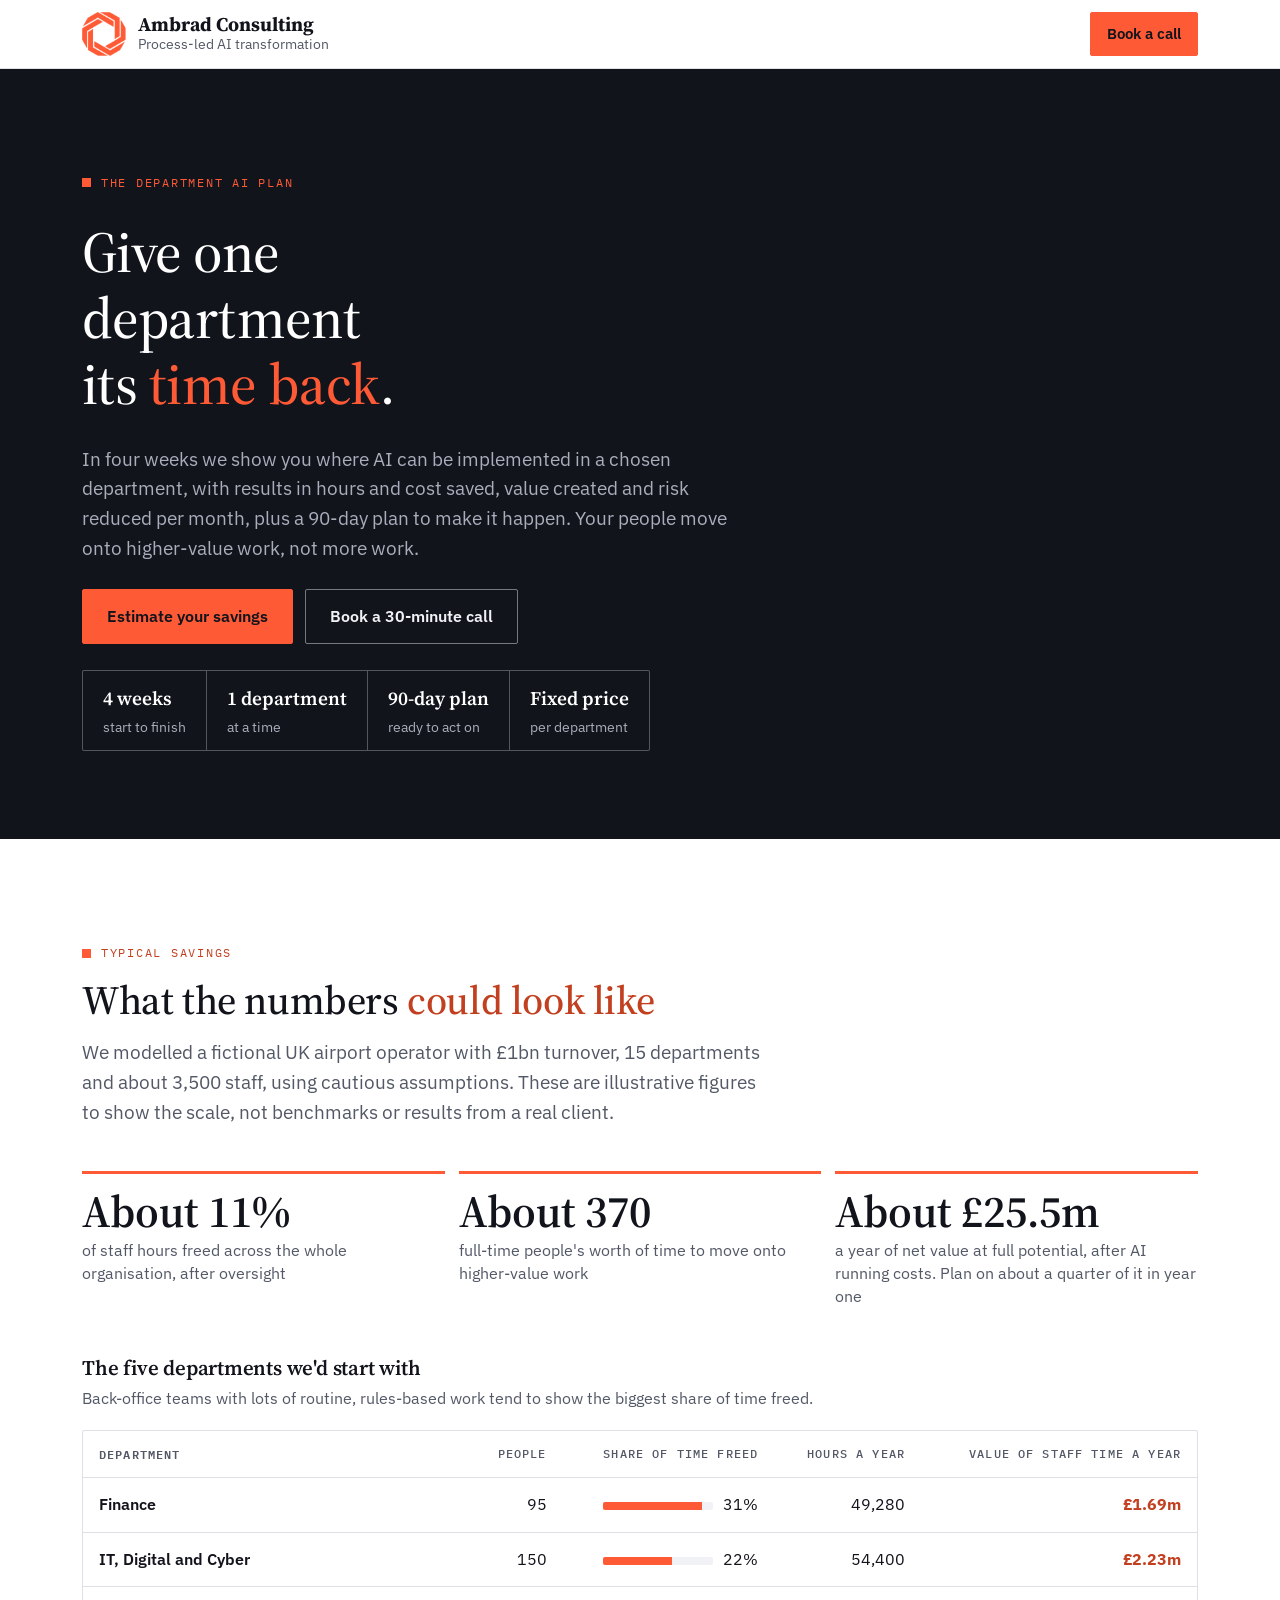
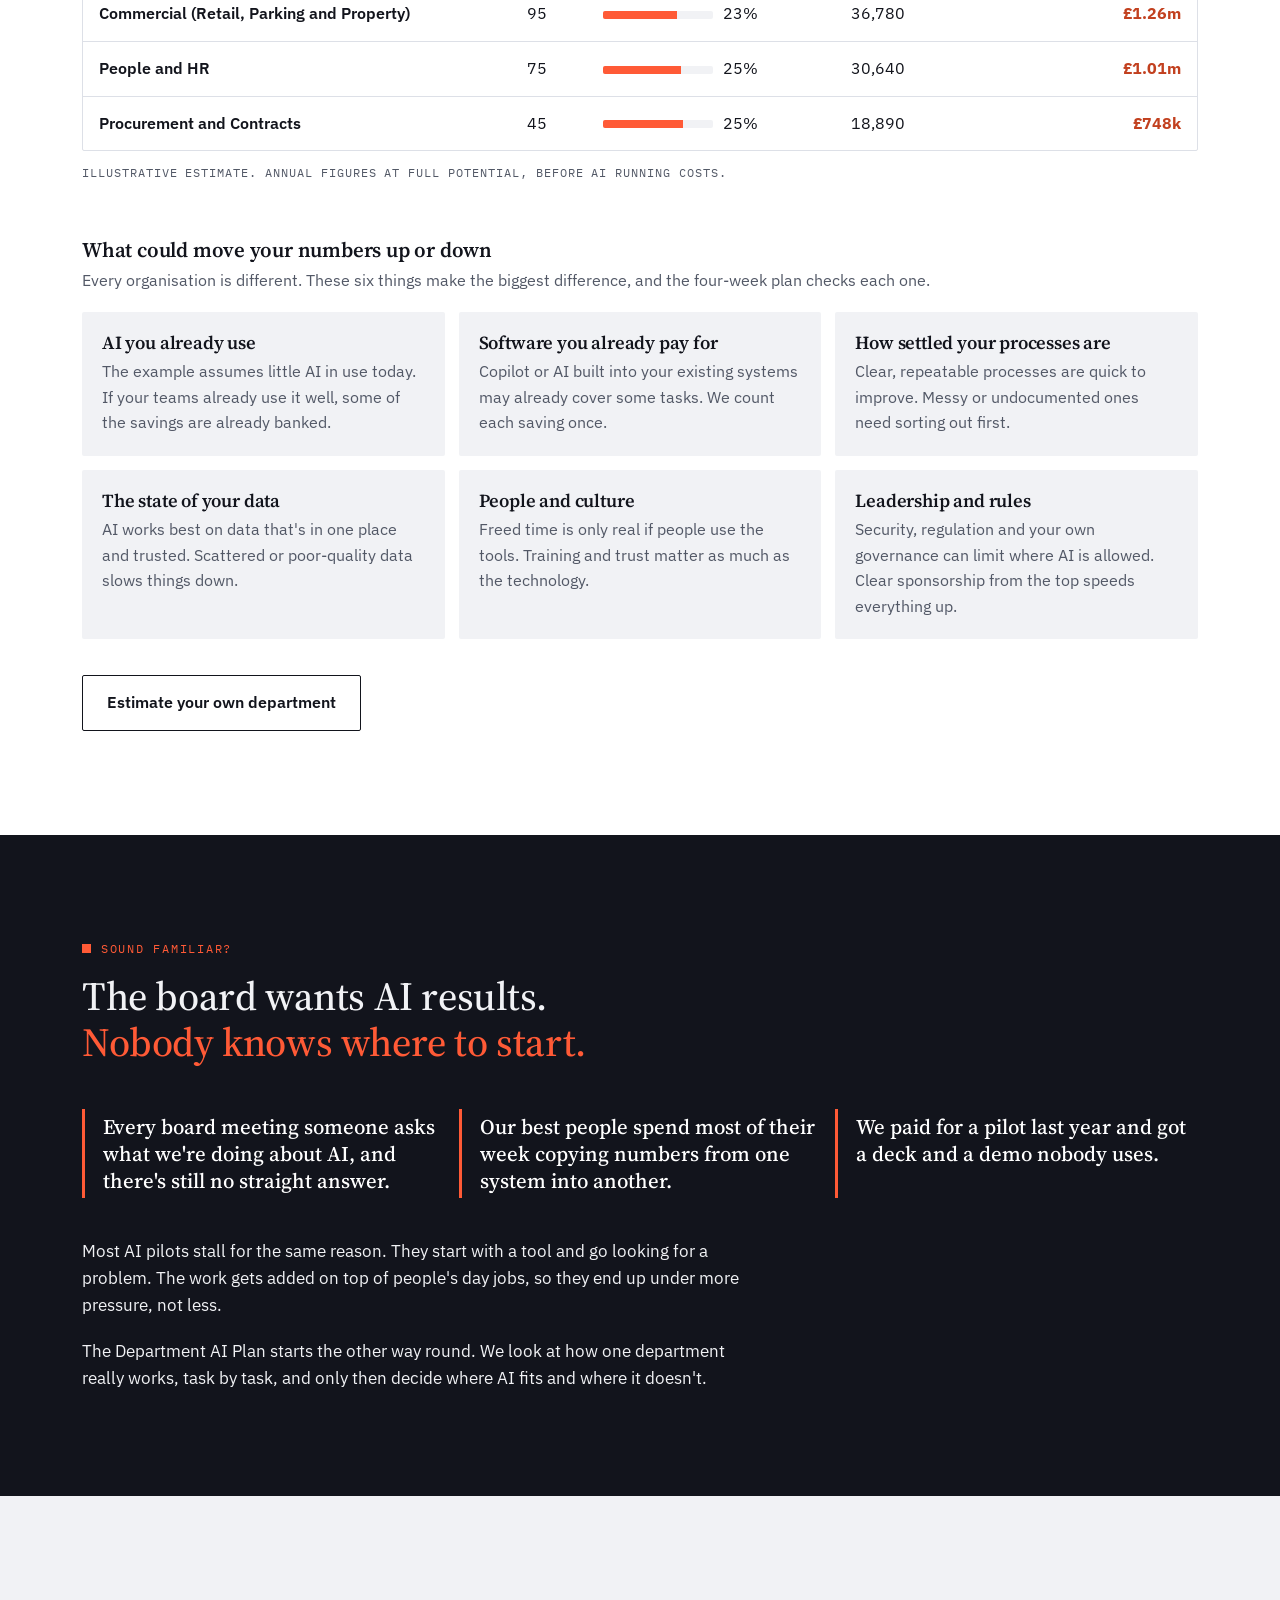
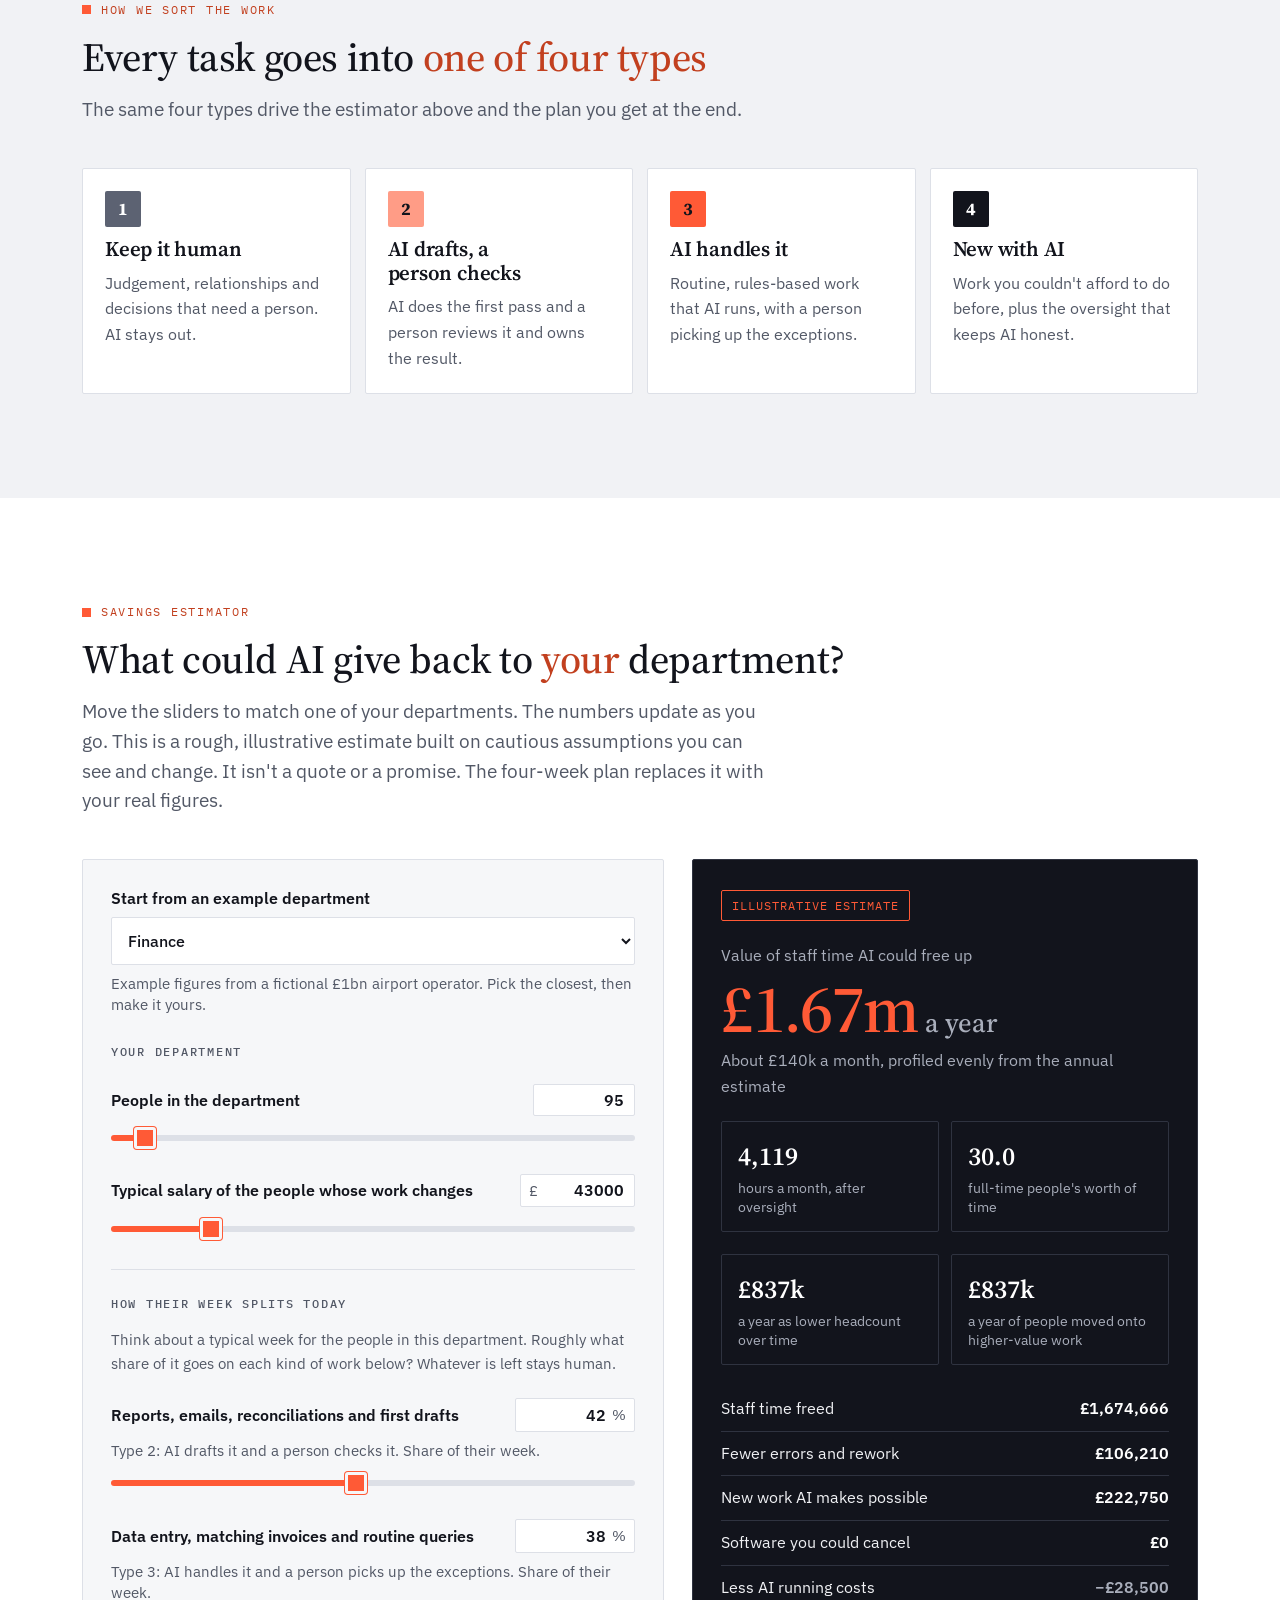
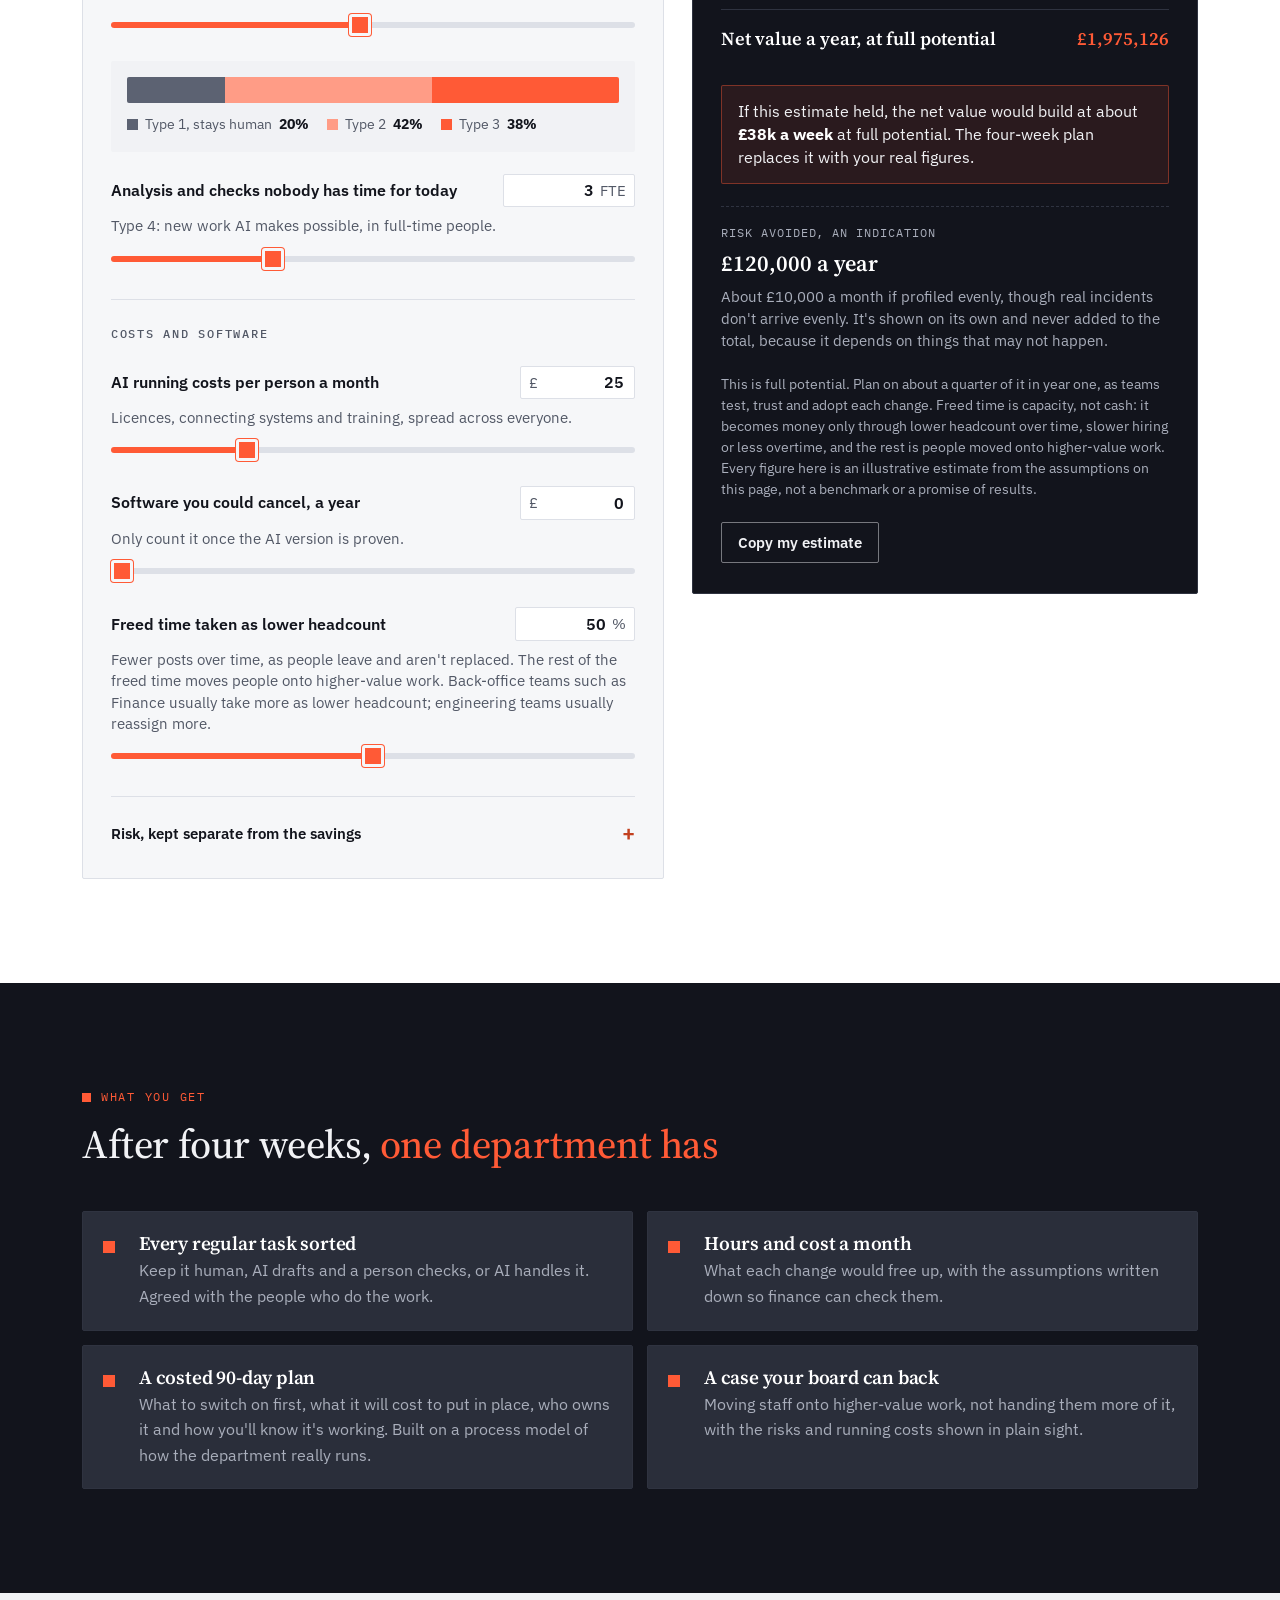
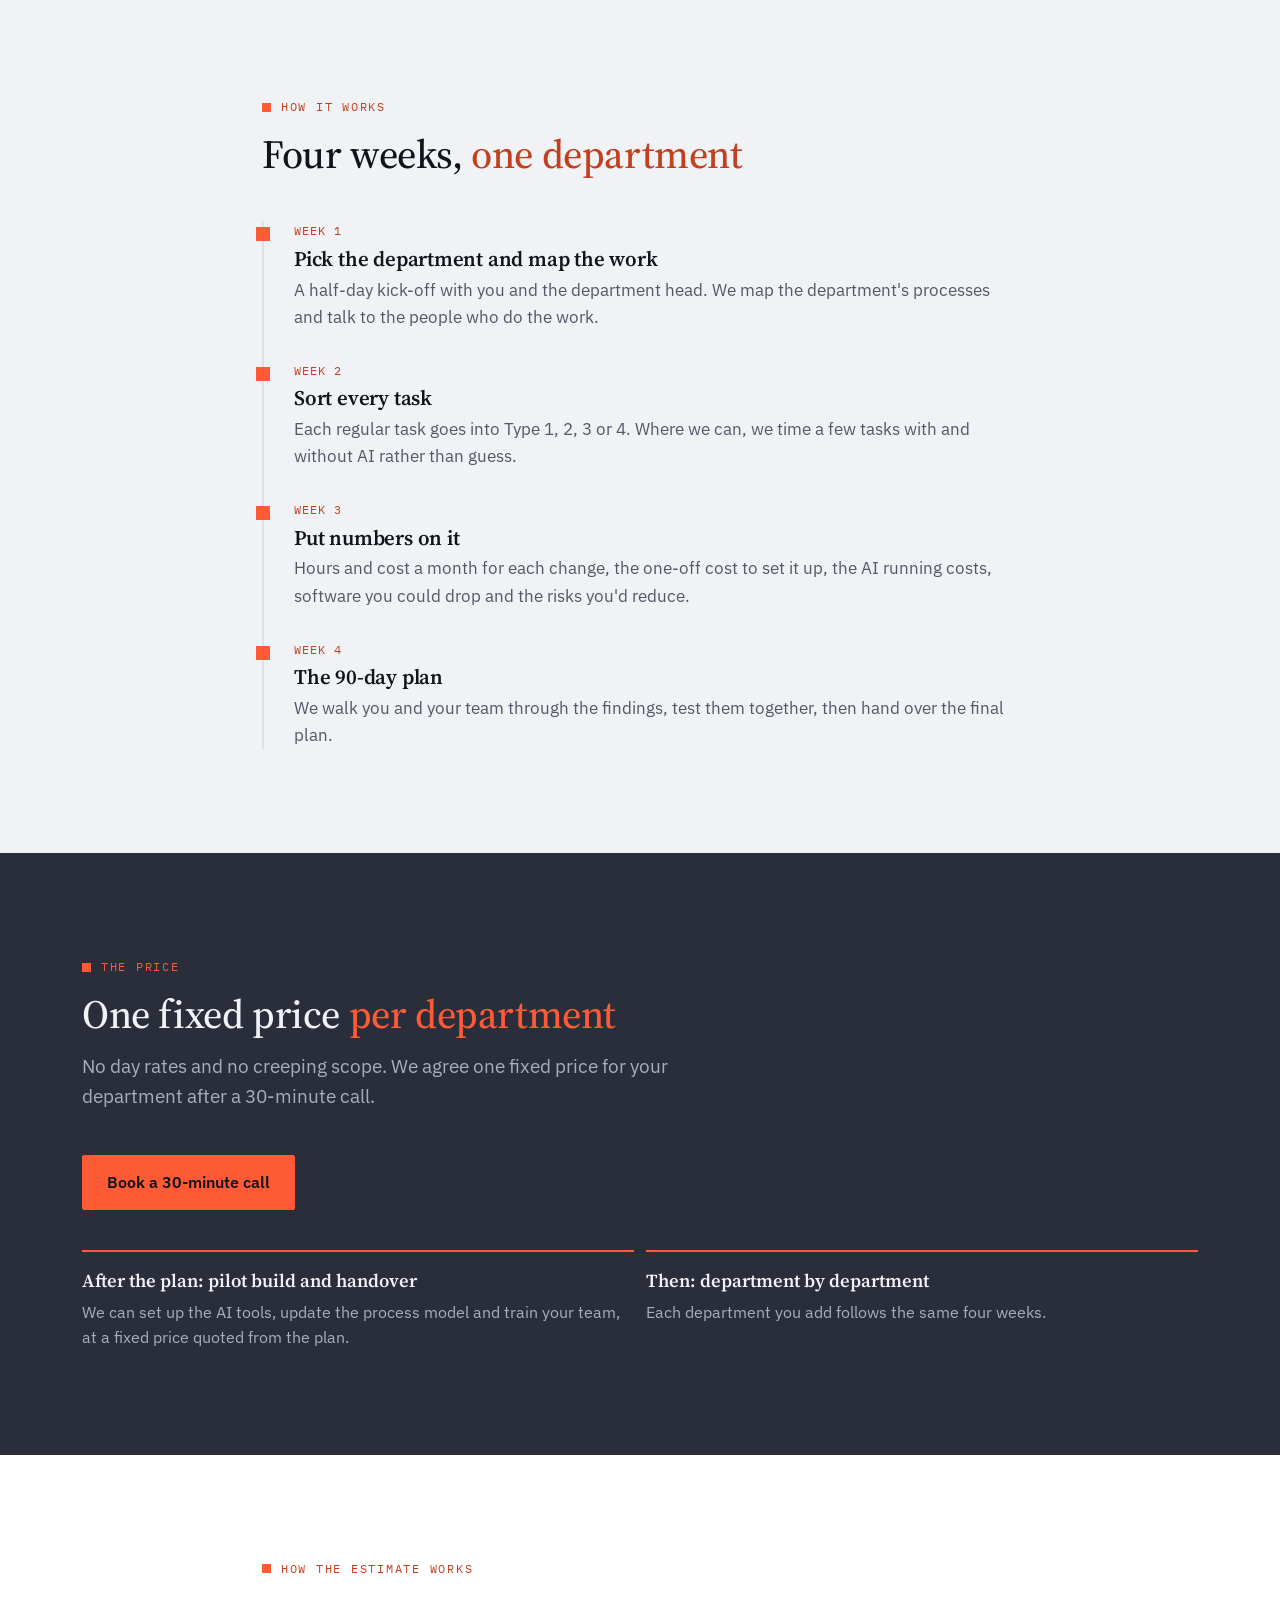
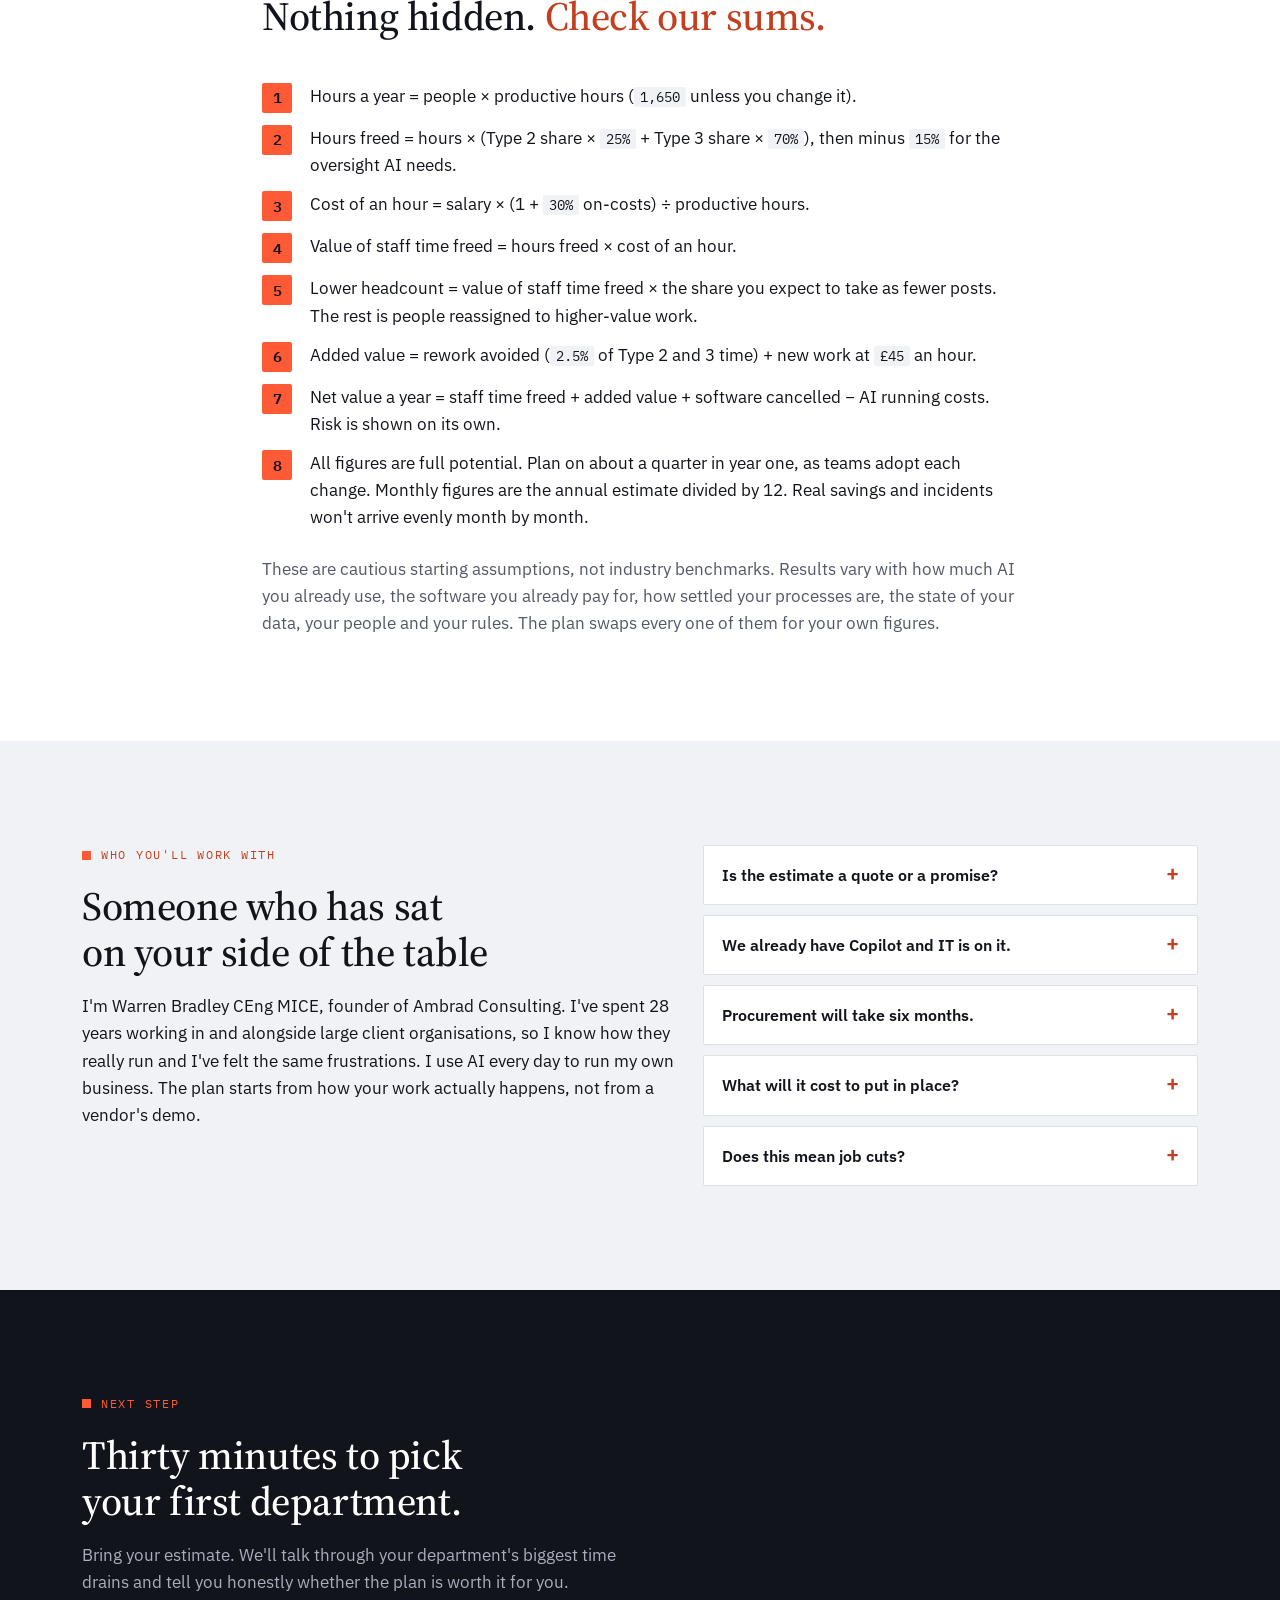
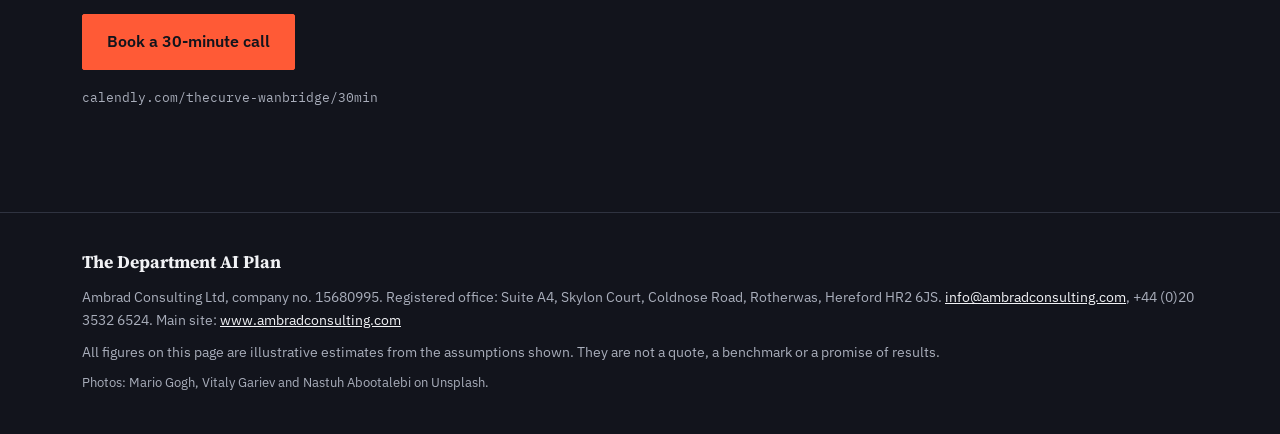
==== index.html @ 73754bde "Department AI Plan landing page for ambradconsulting.uk Co-Authored-By: Claude Opus 5.5 <noreply@ant" ====
<!doctype html>
<html lang="en-GB">
<head>
<meta charset="utf-8">
<meta name="viewport" content="width=device-width, initial-scale=1, viewport-fit=cover">
<meta name="theme-color" content="#12141C">
<title>The Department AI Plan | Ambrad Consulting</title>
<link rel="canonical" href="https://www.ambradconsulting.uk/">
<meta name="description" content="Estimate the staff time AI could give back to one department, in hours and cost, then get a four-week plan to make it happen.">
<link rel="preconnect" href="https://fonts.googleapis.com">
<link rel="preconnect" href="https://fonts.gstatic.com" crossorigin>
<link rel="stylesheet" href="https://fonts.googleapis.com/css2?family=IBM+Plex+Mono:wght@400;500&family=IBM+Plex+Sans:ital,wght@0,400;0,500;0,600;1,400&family=Source+Serif+4:opsz,wght@8..60,400;8..60,500;8..60,600;8..60,700&display=swap">
<style>
/* Layout: dark photo bands (hero, Sound familiar, Next step) alternating with ink, graphite and light mist bands. Coral for buttons, numbers and rules. */
:root{
  --ink:#12141C; --graphite:#2A2E3A; --steel:#5C6272; --mist:#F1F2F5; --line:#DDE0E7;
  --coral:#FF5A36; --coral-text:#C2401F;
  --bg:#FFFFFF; --surface:#F6F7F9; --fg:#12141C; --muted:#525866;
  --band:#12141C; --band-fg:#F1F2F5; --band-muted:#A9AEBB; --band-line:#2F3340;
  --font-display:"Source Serif 4","Iowan Old Style",Georgia,"Times New Roman",serif;
  --font-body:"IBM Plex Sans","Segoe UI",Roboto,Helvetica,Arial,sans-serif;
  --font-mono:"IBM Plex Mono",ui-monospace,"SFMono-Regular",Menlo,Consolas,monospace;
  --wrap:1180px; --r:2px;
  --ink-2:var(--muted); --on-band:var(--band-fg); --on-band-2:var(--band-muted);
  --t1:#5C6272; --t2:#FF9C86; --t3:#FF5A36; --good:#1F7A4D; --chip-ink:#12141C;
}
@media (prefers-color-scheme: dark){
  :root:not([data-theme="light"]){
    --bg:#15171E; --surface:#1C1F28; --fg:#EEF0F4; --muted:#A9AEBB; --line:#2F3340;
    --coral-text:#FF7A5C; --mist:#1C1F28;
    --band:#0D0F14; --band-fg:#EEF0F4; --band-muted:#A9AEBB; --band-line:#2A2E3A;
    --good:#4CC28A; color-scheme:dark;
  }
}
:root[data-theme="dark"]{
  --bg:#15171E; --surface:#1C1F28; --fg:#EEF0F4; --muted:#A9AEBB; --line:#2F3340;
  --coral-text:#FF7A5C; --mist:#1C1F28;
  --band:#0D0F14; --band-fg:#EEF0F4; --band-muted:#A9AEBB; --band-line:#2A2E3A;
  --good:#4CC28A; color-scheme:dark;
}
*{box-sizing:border-box}
html{scroll-behavior:smooth;scroll-padding-top:16px}
@media (prefers-reduced-motion: reduce){html{scroll-behavior:auto}}
body{margin:0;background:var(--bg);color:var(--fg);font-family:var(--font-body);font-size:1.0625rem;line-height:1.6;-webkit-font-smoothing:antialiased}
img{max-width:100%}
h1,h2,h3,h4{font-family:var(--font-display);font-weight:500;line-height:1.15;letter-spacing:-0.01em;margin:0;text-wrap:balance}
h1{font-size:clamp(2.2rem,6vw,3.6rem);font-weight:500}
h2{font-size:clamp(1.8rem,4vw,2.5rem)}
h3{font-size:1.3rem;font-weight:600}
p{margin:0}
a{color:inherit}
.inner{max-width:var(--wrap);margin:0 auto;padding-left:max(16px,env(safe-area-inset-left,0px));padding-right:max(16px,env(safe-area-inset-right,0px))}
@media(min-width:720px){.inner{padding-left:max(32px,env(safe-area-inset-left,0px));padding-right:max(32px,env(safe-area-inset-right,0px))}}
.narrow{max-width:820px}
.band{padding-block:clamp(56px,9vw,104px)}
.band.mist{background:var(--mist)}
.band.dark{background:var(--band);color:var(--band-fg)}
.band.graphite{background:var(--graphite);color:var(--band-fg)}
.photo{background-color:#12141C;background-size:cover;background-position:center;background-repeat:no-repeat;color:var(--band-fg)}
.stack{display:flex;flex-direction:column;gap:18px}
.head{display:flex;flex-direction:column;gap:14px;margin-bottom:clamp(28px,5vw,44px);max-width:780px}
.lede{font-size:1.2rem;color:var(--muted);max-width:62ch;line-height:1.55}
.dark .lede,.graphite .lede,.photo .lede{color:var(--band-muted)}
.kicker{display:flex;align-items:center;gap:10px;font-family:var(--font-mono);font-size:.78rem;letter-spacing:.14em;text-transform:uppercase;color:var(--coral-text)}
.kicker::before{content:"";width:9px;height:9px;background:var(--coral);flex:none}
.dark .kicker,.graphite .kicker,.photo .kicker{color:var(--coral)}
.hl{color:var(--coral-text)}
.dark .hl,.graphite .hl,.photo .hl{color:var(--coral)}
.mono{font-family:var(--font-mono);font-size:.75rem;letter-spacing:.08em;text-transform:uppercase}

/* Buttons */
.btns{display:flex;flex-wrap:wrap;gap:12px}
.btn{display:inline-flex;align-items:center;justify-content:center;gap:10px;font-family:var(--font-body);font-weight:600;font-size:1rem;text-decoration:none;padding:14px 24px;border-radius:var(--r);border:1px solid var(--coral);background:var(--coral);color:#12141C;transition:transform .15s,filter .15s;cursor:pointer}
.btn:hover{transform:translateY(-2px);filter:brightness(1.06)}
.btn.ghost{background:transparent;color:var(--band-fg);border-color:rgba(241,242,245,.45)}
.btn.ghost:hover{border-color:var(--band-fg)}
.btn.line{background:transparent;color:var(--fg);border-color:var(--fg)}
.btn.small{padding:9px 16px;font-size:.94rem}
a:focus-visible,button:focus-visible,summary:focus-visible,select:focus-visible,input:focus-visible{outline:3px solid var(--coral);outline-offset:3px}
@media(max-width:560px){.btns .btn{width:100%}}

/* Header */
.site-header{background:var(--bg);border-bottom:1px solid var(--line);position:relative;z-index:5}
.site-header .inner{display:flex;align-items:center;justify-content:space-between;gap:16px;min-height:68px;padding-block:8px}
.brand{display:flex;align-items:center;gap:12px;text-decoration:none;min-width:0}
.brand-mark{width:44px;height:44px;display:block;flex:none}
.brand-name{display:block;font-family:var(--font-display);font-weight:700;letter-spacing:0;font-size:1.22rem;line-height:1.15;color:var(--fg)}
.brand-sub{display:block;font-family:var(--font-body);font-size:.86rem;color:var(--muted);font-weight:400;line-height:1.3}
@media (max-width:480px){.brand-name{font-size:1.05rem}.brand-sub{font-size:.74rem}.brand-mark{width:38px;height:38px}.site-header .btn{padding:8px 12px;font-size:.88rem;white-space:nowrap}}

/* Hero */
.hero{background-image:linear-gradient(90deg,rgba(18,20,28,.86),rgba(18,20,28,.72)),url("https://images.unsplash.com/photo-1541746972996-4e0b0f43e02a?auto=format&fit=crop&w=1920&q=70");padding-block:clamp(56px,9vw,104px) clamp(48px,7vw,88px)}
.hero .inner{display:flex;flex-direction:column;gap:26px}
.hero h1{max-width:17ch;color:#fff}
.hero .lede{max-width:60ch}
.facts{display:flex;flex-wrap:wrap;border:1px solid rgba(241,242,245,.3);border-radius:var(--r);width:fit-content;max-width:100%;background:rgba(18,20,28,.45)}
.facts div{padding:12px 20px;border-right:1px solid rgba(241,242,245,.3);display:flex;flex-direction:column;gap:2px}
.facts div:last-child{border-right:0}
.facts b{font-family:var(--font-display);font-size:1.2rem;font-weight:600;color:#fff}
.facts span{font-size:.88rem;color:var(--band-muted)}
@media(max-width:600px){.facts{width:100%}.facts div{flex:1 1 45%;border-bottom:1px solid rgba(241,242,245,.3)}}

/* Estimator */
.est-grid{display:grid;gap:28px;align-items:start}
@media(min-width:960px){.est-grid{grid-template-columns:minmax(0,1.15fr) minmax(0,1fr)}}
.panel{background:var(--surface);border:1px solid var(--line);border-radius:var(--r);padding:20px;display:flex;flex-direction:column;gap:26px;min-width:0}
@media(min-width:600px){.panel{padding:28px}}
.group{display:flex;flex-direction:column;gap:22px}
.group + .group{border-top:1px solid var(--line);padding-top:24px}
.group-title{font-family:var(--font-mono);font-weight:500;font-size:.78rem;letter-spacing:.14em;text-transform:uppercase;color:var(--muted)}
.field{display:flex;flex-direction:column;gap:8px}
.field-top{display:flex;justify-content:space-between;align-items:baseline;gap:12px}
.field label{font-weight:600;font-size:1rem;line-height:1.3}
.field .hint{font-size:.92rem;color:var(--muted);line-height:1.45}
.numbox{display:flex;align-items:center;gap:4px;border:1px solid var(--line);border-radius:2px;padding:4px 8px;background:var(--bg);flex:none}
.numbox span{font-size:.92rem;color:var(--muted)}
.numbox input{width:84px;border:0;background:transparent;color:var(--fg);font:600 1rem var(--font-body);text-align:right;font-variant-numeric:tabular-nums;-moz-appearance:textfield}
.numbox input::-webkit-outer-spin-button,.numbox input::-webkit-inner-spin-button{-webkit-appearance:none;margin:0}
select{width:100%;font:500 1rem var(--font-body);color:var(--fg);background:var(--bg);border:1px solid var(--line);border-radius:2px;padding:12px}
input[type=range]{-webkit-appearance:none;appearance:none;width:100%;height:28px;background:transparent;margin:0;--p:50%}
input[type=range]::-webkit-slider-runnable-track{height:6px;border-radius:3px;background:linear-gradient(to right,var(--coral) var(--p),var(--line) var(--p))}
input[type=range]::-moz-range-track{height:6px;border-radius:3px;background:linear-gradient(to right,var(--coral) var(--p),var(--line) var(--p))}
input[type=range]::-webkit-slider-thumb{-webkit-appearance:none;width:22px;height:22px;margin-top:-8px;background:var(--coral);border:3px solid var(--surface);box-shadow:0 0 0 1px var(--coral);border-radius:3px;cursor:grab}
input[type=range]::-moz-range-thumb{width:16px;height:16px;background:var(--coral);border:3px solid var(--surface);box-shadow:0 0 0 1px var(--coral);border-radius:3px;cursor:grab}
input[type=range]:focus-visible{outline:none}
input[type=range]:focus-visible::-webkit-slider-thumb{box-shadow:0 0 0 4px rgba(255,90,54,.3),0 0 0 1px var(--coral)}
.split{display:flex;flex-direction:column;gap:10px;background:var(--mist);border-radius:var(--r);padding:16px}
.bar{display:flex;height:26px;border-radius:2px;overflow:hidden}
.bar div{transition:width .2s}
.bar .b1{background:var(--t1)} .bar .b2{background:var(--t2)} .bar .b3{background:var(--t3)}
.legend{display:flex;flex-wrap:wrap;gap:6px 18px;font-size:.88rem;color:var(--muted)}
.legend span{display:inline-flex;align-items:center;gap:7px}
.legend i{width:11px;height:11px;display:inline-block}
.legend b{color:var(--fg);font-variant-numeric:tabular-nums}
details.more{border-top:1px solid var(--line);padding-top:18px}
details.more summary{cursor:pointer;font-weight:600;font-size:.95rem;list-style:none;display:flex;justify-content:space-between;align-items:center;gap:10px}
details.more summary::-webkit-details-marker{display:none}
details.more summary::after{content:"+";font-size:22px;color:var(--coral-text)}
details.more[open] summary::after{content:"\2212"}
details.more .group{margin-top:22px}

/* Result card */
.result{background:var(--band);color:var(--band-fg);border-radius:var(--r);padding:26px 20px;display:flex;flex-direction:column;gap:22px;min-width:0;border:1px solid var(--band-line)}
@media(min-width:600px){.result{padding:30px 28px}}
@media(min-width:960px){.result{position:sticky;top:20px}}
.tagline{display:inline-flex;align-self:flex-start;align-items:center;gap:8px;border:1px solid var(--coral);color:var(--coral);padding:5px 10px;border-radius:2px}
.headline{display:flex;flex-direction:column;gap:6px}
.headline .lbl{font-size:1rem;color:var(--band-muted)}
.big{font-family:var(--font-display);font-weight:600;font-size:clamp(2.8rem,6vw,4.2rem);line-height:1;color:var(--coral);font-variant-numeric:tabular-nums;letter-spacing:-0.02em}
.big small{font-size:.4em;font-weight:500;color:var(--band-muted);letter-spacing:0}
.pair{display:grid;grid-template-columns:1fr 1fr;gap:12px}
.mini{border:1px solid var(--band-line);border-radius:var(--r);padding:14px 16px;display:flex;flex-direction:column;gap:2px;min-width:0}
.mini b{font-family:var(--font-display);font-weight:600;font-size:1.6rem;color:#fff;font-variant-numeric:tabular-nums}
.mini span{font-size:.88rem;color:var(--band-muted);line-height:1.35}
table.sum{width:100%;border-collapse:collapse;font-variant-numeric:tabular-nums;font-size:1rem}
table.sum td{padding:9px 0;border-bottom:1px solid var(--band-line);color:var(--band-fg)}
table.sum td:last-child{text-align:right;font-weight:600;color:#fff;white-space:nowrap;padding-left:12px}
table.sum tr.minus td:last-child{color:var(--band-muted)}
table.sum tr.total td{border-bottom:0;padding-top:14px;font-family:var(--font-display);font-weight:600;font-size:1.15rem;color:#fff}
table.sum tr.total td:last-child{color:var(--coral)}
.fee{background:rgba(255,90,54,.1);border:1px solid rgba(255,90,54,.4);border-radius:var(--r);padding:14px 16px;font-size:1rem;line-height:1.45}
.fee b{color:#fff}
.risk{border-top:1px dashed var(--band-line);padding-top:16px;display:flex;flex-direction:column;gap:4px}
.risk .mono{color:var(--band-muted)}
.risk p{font-size:.94rem;color:var(--band-muted);line-height:1.45}
.risk b{color:#fff;font-family:var(--font-display);font-weight:600;font-size:1.4rem;font-variant-numeric:tabular-nums}
.small-print{font-size:.88rem;color:var(--band-muted);line-height:1.5}
.copy{align-self:flex-start;background:transparent;border:1px solid rgba(241,242,245,.45);color:var(--band-fg);font:600 .94rem var(--font-body);padding:10px 16px;border-radius:var(--r);cursor:pointer}
.copy:hover{border-color:var(--band-fg)}
.copied{font-size:.88rem;color:#4CC28A}
.copied[hidden]{display:none!important}

/* Mobile sticky total */
.dock{position:fixed;left:0;right:0;bottom:var(--draft-h,0px);z-index:20;background:var(--band);color:var(--band-fg);border-top:2px solid var(--coral);padding:10px max(16px,env(safe-area-inset-right,0px)) 10px max(16px,env(safe-area-inset-left,0px));display:flex;justify-content:space-between;align-items:center;gap:12px;font-size:.88rem}
.dock b{font-family:var(--font-display);font-weight:600;font-size:1.25rem;color:var(--coral);font-variant-numeric:tabular-nums}
.dock a{color:var(--band-fg);font-weight:600;text-decoration:none;white-space:nowrap}
.dock[hidden]{display:none!important}
@media(min-width:960px){.dock{display:none!important}}

/* Content blocks */
.pains{display:grid;gap:14px}
@media(min-width:820px){.pains{grid-template-columns:repeat(3,1fr)}}
.pain{border-left:3px solid var(--coral);padding:4px 0 4px 18px;font-family:var(--font-display);font-weight:500;font-size:1.3rem;line-height:1.3;color:#fff}
.types{display:grid;gap:14px}
@media(min-width:700px){.types{grid-template-columns:1fr 1fr}}
@media(min-width:1040px){.types{grid-template-columns:repeat(4,1fr)}}
.type{background:var(--bg);border:1px solid var(--line);border-radius:var(--r);padding:22px;display:flex;flex-direction:column;gap:10px;min-width:0}
.chip{width:36px;height:36px;display:grid;place-items:center;font-family:var(--font-display);font-weight:700;font-size:1.1rem;color:#12141C;border-radius:2px}
.type p{color:var(--muted);font-size:1rem}
.gets{list-style:none;margin:0;padding:0;display:grid;gap:14px}
@media(min-width:820px){.gets{grid-template-columns:1fr 1fr}}
.gets li{display:grid;grid-template-columns:22px 1fr;gap:14px;align-items:start;background:var(--graphite);border:1px solid var(--band-line);border-radius:var(--r);padding:20px}
.gets li::before{content:"";width:12px;height:12px;background:var(--coral);margin-top:9px}
.gets h3{font-size:1.2rem;margin-bottom:4px;color:#fff}
.gets p{color:var(--band-muted);font-size:1rem}
.weeks{list-style:none;margin:0;padding:0;display:grid;border-left:2px solid var(--line)}
.weeks li{position:relative;padding:0 0 30px 30px;display:flex;flex-direction:column;gap:6px}
.weeks li:last-child{padding-bottom:0}
.weeks li::before{content:"";position:absolute;left:-8px;top:6px;width:14px;height:14px;background:var(--coral)}
.weeks .when{color:var(--coral-text)}
.weeks p{color:var(--muted)}
.fixed{max-width:60ch}
.fixed-note{display:flex;flex-direction:column;gap:20px;align-items:flex-start}
.then{display:grid;gap:12px;margin-top:40px}
@media(min-width:820px){.then{grid-template-columns:1fr 1fr}}
.then div{border-top:2px solid var(--coral);padding-top:14px;color:var(--band-muted);font-size:1rem}
.then b{color:var(--band-fg);display:block;font-family:var(--font-display);font-weight:600;font-size:1.15rem;margin-bottom:4px}
.method{counter-reset:m;list-style:none;margin:0;padding:0;display:flex;flex-direction:column;gap:12px}
.method li{counter-increment:m;display:grid;grid-template-columns:34px 1fr;gap:14px;align-items:start}
.method li::before{content:counter(m);width:30px;height:30px;display:grid;place-items:center;background:var(--coral);color:#12141C;font:600 .95rem var(--font-mono);border-radius:2px}
.method code{font-family:var(--font-mono);font-size:.88rem;background:var(--mist);padding:1px 6px;border-radius:2px}
.faq{display:flex;flex-direction:column;gap:10px}
.faq details{background:var(--bg);border:1px solid var(--line);border-radius:var(--r)}
.faq summary{cursor:pointer;list-style:none;padding:16px 18px;display:flex;justify-content:space-between;gap:16px;font-weight:600;font-size:1.02rem}
.faq summary::-webkit-details-marker{display:none}
.faq summary::after{content:"+";color:var(--coral-text);font-size:22px;line-height:1}
.faq details[open] summary::after{content:"\2212"}
.faq details p{padding:0 18px 16px;color:var(--muted)}
.faq details p + p{padding-top:0}
.who{display:grid;gap:28px}
@media(min-width:860px){.who{grid-template-columns:1.2fr 1fr}}
.cta{background-image:linear-gradient(rgba(18,20,28,.8),rgba(18,20,28,.8)),url("https://images.unsplash.com/photo-1497366811353-6870744d04b2?auto=format&fit=crop&w=1920&q=70")}
.cta .inner{display:flex;flex-direction:column;gap:18px;align-items:flex-start}
.cta h2{color:#fff;max-width:20ch}
.cta p{color:var(--band-muted);max-width:56ch}
.cta .linktext{font-family:var(--font-mono);font-size:.8rem;color:var(--band-muted);word-break:break-all}
.familiar{background-image:linear-gradient(rgba(18,20,28,.8),rgba(18,20,28,.8)),url("https://images.unsplash.com/photo-1758876204245-ee540a3af69f?auto=format&fit=crop&w=1920&q=70")}
.familiar .stack p{color:var(--band-fg)}
footer{background:var(--band);color:var(--band-muted);border-top:1px solid var(--band-line);padding-block:36px 40px;font-size:.9rem;line-height:1.55}
footer .inner{display:flex;flex-direction:column;gap:10px}
footer strong{color:var(--band-fg);font-family:var(--font-display);font-size:1.1rem}
footer a{color:var(--band-fg)}
footer .credit{font-size:.82rem}

/* Typical savings */
.typ-stats{display:grid;gap:14px}
@media(min-width:820px){.typ-stats{grid-template-columns:repeat(3,1fr)}}
.typ-stats div{border-top:3px solid var(--coral);padding-top:14px;display:flex;flex-direction:column;gap:4px}
.typ-stats b{font-family:var(--font-display);font-weight:600;font-size:clamp(2.1rem,4vw,2.8rem);line-height:1.05;font-variant-numeric:tabular-nums}
.typ-stats span{color:var(--muted);font-size:1rem;line-height:1.45}
.tablewrap{overflow-x:auto;border:1px solid var(--line);border-radius:var(--r);background:var(--bg)}
table.typ{width:100%;border-collapse:collapse;font-size:1rem;font-variant-numeric:tabular-nums;min-width:640px}
table.typ th,table.typ td{padding:14px 16px;border-bottom:1px solid var(--line);text-align:right;white-space:nowrap}
table.typ th:first-child{text-align:left;white-space:normal;font-weight:600}
table.typ thead th{font-family:var(--font-mono);font-size:.72rem;letter-spacing:.1em;text-transform:uppercase;color:var(--muted);font-weight:500}
table.typ tbody tr:last-child th,table.typ tbody tr:last-child td{border-bottom:0}
table.typ td:last-child{font-weight:700;color:var(--coral-text)}
.pbar{display:inline-block;width:110px;height:8px;background:var(--mist);border-radius:2px;vertical-align:middle;margin-right:10px;overflow:hidden}
.pbar i{display:block;height:100%;background:var(--coral)}
.pv{display:inline-block;min-width:3ch;text-align:right}
.factors{display:grid;gap:14px}
@media(min-width:700px){.factors{grid-template-columns:1fr 1fr}}
@media(min-width:1040px){.factors{grid-template-columns:repeat(3,1fr)}}
.factors div{background:var(--mist);border-radius:var(--r);padding:20px;display:flex;flex-direction:column;gap:6px;min-width:0}
.factors h4{margin:0;font-family:var(--font-display);font-size:1.15rem;font-weight:600}
.factors p{color:var(--muted);font-size:1rem}
@media(prefers-reduced-motion:reduce){*{transition:none!important}.btn:hover{transform:none}}

</style>
</head>
<body id="top">
<header class="site-header">
  <div class="inner">
    <a class="brand" href="#top" aria-label="Ambrad Consulting, back to top">
      <img class="brand-mark" src="[data-uri]" width="40" height="40" alt="">
      <span><span class="brand-name">Ambrad Consulting</span><span class="brand-sub">Process-led AI transformation</span></span>
    </a>
    <a class="btn small" href="https://calendly.com/thecurve-wanbridge/30min" target="_blank" rel="noopener">Book a call</a>
  </div>
</header>

<section class="hero photo">
  <div class="inner">
    <span class="kicker">The Department AI Plan</span>
    <h1>Give one department its <span class="hl">time back</span>.</h1>
    <p class="lede">In four weeks we show you where AI can be implemented in a chosen department, with results in hours and cost saved, value created and risk reduced per month, plus a 90-day plan to make it happen. Your people move onto higher-value work, not more work.</p>
    <div class="btns">
      <a class="btn" href="#estimate">Estimate your savings</a>
      <a class="btn ghost" href="https://calendly.com/thecurve-wanbridge/30min" target="_blank" rel="noopener">Book a 30-minute call</a>
    </div>
    <div class="facts">
      <div><b>4 weeks</b><span>start to finish</span></div>
      <div><b>1 department</b><span>at a time</span></div>
      <div><b>90-day plan</b><span>ready to act on</span></div>
      <div><b>Fixed price</b><span>per department</span></div>
    </div>
  </div>
</section>

<section class="band" id="typical">
  <div class="inner">
    <div class="head">
      <span class="kicker">Typical savings</span>
      <h2>What the numbers <span class="hl">could look like</span></h2>
      <p class="lede">We modelled a fictional UK airport operator with £1bn turnover, 15 departments and about 3,500 staff, using cautious assumptions. These are illustrative figures to show the scale, not benchmarks or results from a real client.</p>
    </div>
    <div class="typ-stats">
      <div><b>About 11%</b><span>of staff hours freed across the whole organisation, after oversight</span></div>
      <div><b>About 370</b><span>full-time people's worth of time to move onto higher-value work</span></div>
      <div><b>About £25.5m</b><span>a year of net value at full potential, after AI running costs. Plan on about a quarter of it in year one</span></div>
    </div>
    <h3 style="margin:48px 0 6px">The five departments we'd start with</h3>
    <p style="color:var(--ink-2);font-size:16px;margin-bottom:18px">Back-office teams with lots of routine, rules-based work tend to show the biggest share of time freed.</p>
    <div class="tablewrap">
      <table class="typ">
        <thead><tr><th scope="col">Department</th><th scope="col">People</th><th scope="col">Share of time freed</th><th scope="col">Hours a year</th><th scope="col">Value of staff time a year</th></tr></thead>
        <tbody>
          <tr><th scope="row">Finance</th><td>95</td><td><span class="pbar"><i style="width:89.8%"></i></span><span class="pv">31%</span></td><td>49,280</td><td>£1.69m</td></tr>
          <tr><th scope="row">IT, Digital and Cyber</th><td>150</td><td><span class="pbar"><i style="width:62.8%"></i></span><span class="pv">22%</span></td><td>54,400</td><td>£2.23m</td></tr>
          <tr><th scope="row">Commercial (Retail, Parking and Property)</th><td>95</td><td><span class="pbar"><i style="width:67.0%"></i></span><span class="pv">23%</span></td><td>36,780</td><td>£1.26m</td></tr>
          <tr><th scope="row">People and HR</th><td>75</td><td><span class="pbar"><i style="width:70.7%"></i></span><span class="pv">25%</span></td><td>30,640</td><td>£1.01m</td></tr>
          <tr><th scope="row">Procurement and Contracts</th><td>45</td><td><span class="pbar"><i style="width:72.7%"></i></span><span class="pv">25%</span></td><td>18,890</td><td>£748k</td></tr>
        </tbody>
      </table>
    </div>
    <p class="mono" style="color:var(--ink-2);margin-top:12px">Illustrative estimate. Annual figures at full potential, before AI running costs.</p>

    <h3 style="margin:56px 0 6px">What could move your numbers up or down</h3>
    <p style="color:var(--ink-2);font-size:16px;margin-bottom:18px">Every organisation is different. These six things make the biggest difference, and the four-week plan checks each one.</p>
    <div class="factors">
      <div><h4>AI you already use</h4><p>The example assumes little AI in use today. If your teams already use it well, some of the savings are already banked.</p></div>
      <div><h4>Software you already pay for</h4><p>Copilot or AI built into your existing systems may already cover some tasks. We count each saving once.</p></div>
      <div><h4>How settled your processes are</h4><p>Clear, repeatable processes are quick to improve. Messy or undocumented ones need sorting out first.</p></div>
      <div><h4>The state of your data</h4><p>AI works best on data that's in one place and trusted. Scattered or poor-quality data slows things down.</p></div>
      <div><h4>People and culture</h4><p>Freed time is only real if people use the tools. Training and trust matter as much as the technology.</p></div>
      <div><h4>Leadership and rules</h4><p>Security, regulation and your own governance can limit where AI is allowed. Clear sponsorship from the top speeds everything up.</p></div>
    </div>
    <div class="btns" style="margin-top:36px"><a class="btn line" href="#estimate">Estimate your own department</a></div>
  </div>
</section>

<section class="band familiar photo">
  <div class="inner">
    <div class="head">
      <span class="kicker">Sound familiar?</span>
      <h2>The board wants AI results. <span class="hl">Nobody knows where to start.</span></h2>
    </div>
    <div class="pains">
      <p class="pain">Every board meeting someone asks what we're doing about AI, and there's still no straight answer.</p>
      <p class="pain">Our best people spend most of their week copying numbers from one system into another.</p>
      <p class="pain">We paid for a pilot last year and got a deck and a demo nobody uses.</p>
    </div>
    <div class="stack" style="margin-top:40px;max-width:68ch">
      <p>Most AI pilots stall for the same reason. They start with a tool and go looking for a problem. The work gets added on top of people's day jobs, so they end up under more pressure, not less.</p>
      <p>The Department AI Plan starts the other way round. We look at how one department really works, task by task, and only then decide where AI fits and where it doesn't.</p>
    </div>
  </div>
</section>

<section class="band mist">
  <div class="inner">
    <div class="head">
      <span class="kicker">How we sort the work</span>
      <h2>Every task goes into <span class="hl">one of four types</span></h2>
      <p class="lede">The same four types drive the estimator above and the plan you get at the end.</p>
    </div>
    <div class="types">
      <div class="type"><span class="chip" style="background:var(--t1);color:#fff">1</span><h3>Keep it human</h3><p>Judgement, relationships and decisions that need a person. AI stays out.</p></div>
      <div class="type"><span class="chip" style="background:var(--t2)">2</span><h3>AI drafts, a person checks</h3><p>AI does the first pass and a person reviews it and owns the result.</p></div>
      <div class="type"><span class="chip" style="background:var(--t3);color:var(--chip-ink)">3</span><h3>AI handles it</h3><p>Routine, rules-based work that AI runs, with a person picking up the exceptions.</p></div>
      <div class="type"><span class="chip" style="background:var(--fg);color:var(--bg)">4</span><h3>New with AI</h3><p>Work you couldn't afford to do before, plus the oversight that keeps AI honest.</p></div>
    </div>
  </div>
</section>

<section class="band" id="estimate">
  <div class="inner">
    <div class="head">
      <span class="kicker">Savings estimator</span>
      <h2>What could AI give back to <span class="hl">your</span> department?</h2>
      <p class="lede">Move the sliders to match one of your departments. The numbers update as you go. This is a rough, illustrative estimate built on cautious assumptions you can see and change. It isn't a quote or a promise. The four-week plan replaces it with your real figures.</p>
    </div>

    <div class="est-grid">
      <form class="panel" id="est" autocomplete="off" onsubmit="return false">
        <div class="field">
          <label for="preset">Start from an example department</label>
          <select id="preset"></select>
          <span class="hint">Example figures from a fictional £1bn airport operator. Pick the closest, then make it yours.</span>
        </div>

        <div class="group">
          <span class="group-title">Your department</span>
          <div class="field">
            <div class="field-top"><label for="people">People in the department</label><span class="numbox"><input id="people-n" type="number" inputmode="numeric" aria-label="People, typed"></span></div>
            <input type="range" id="people" min="5" max="2000" step="5">
          </div>
          <div class="field">
            <div class="field-top"><label for="salary">Typical salary of the people whose work changes</label><span class="numbox"><span>£</span><input id="salary-n" type="number" inputmode="numeric" aria-label="Salary, typed"></span></div>
            <input type="range" id="salary" min="20000" max="150000" step="1000">
          </div>
        </div>

        <div class="group">
          <span class="group-title">How their week splits today</span>
          <p class="hint" style="font-size:15px;color:var(--ink-2);margin-top:-8px">Think about a typical week for the people in this department. Roughly what share of it goes on each kind of work below? Whatever is left stays human.</p>
          <div class="field">
            <div class="field-top"><label for="t2">Reports, emails, reconciliations and first drafts</label><span class="numbox"><input id="t2-n" type="number" inputmode="numeric" aria-label="Type 2 share, typed"><span>%</span></span></div>
            <span class="hint">Type 2: AI drafts it and a person checks it. Share of their week.</span>
            <input type="range" id="t2" min="0" max="90" step="1">
          </div>
          <div class="field">
            <div class="field-top"><label for="t3">Data entry, matching invoices and routine queries</label><span class="numbox"><input id="t3-n" type="number" inputmode="numeric" aria-label="Type 3 share, typed"><span>%</span></span></div>
            <span class="hint">Type 3: AI handles it and a person picks up the exceptions. Share of their week.</span>
            <input type="range" id="t3" min="0" max="80" step="1">
          </div>
          <div class="split" aria-live="polite">
            <div class="bar" aria-hidden="true"><div class="b1" id="b1"></div><div class="b2" id="b2"></div><div class="b3" id="b3"></div></div>
            <div class="legend">
              <span><i style="background:var(--t1)"></i>Type 1, stays human <b id="l1"></b></span>
              <span><i style="background:var(--t2)"></i>Type 2 <b id="l2"></b></span>
              <span><i style="background:var(--t3)"></i>Type 3 <b id="l3"></b></span>
            </div>
          </div>
          <div class="field">
            <div class="field-top"><label for="fte">Analysis and checks nobody has time for today</label><span class="numbox"><input id="fte-n" type="number" inputmode="decimal" step="0.5" aria-label="New capability, typed"><span>FTE</span></span></div>
            <span class="hint">Type 4: new work AI makes possible, in full-time people.</span>
            <input type="range" id="fte" min="0" max="10" step="0.5">
          </div>
        </div>

        <div class="group">
          <span class="group-title">Costs and software</span>
          <div class="field">
            <div class="field-top"><label for="aipp">AI running costs per person a month</label><span class="numbox"><span>£</span><input id="aipp-n" type="number" inputmode="numeric" aria-label="AI cost per person, typed"></span></div>
            <span class="hint">Licences, connecting systems and training, spread across everyone.</span>
            <input type="range" id="aipp" min="0" max="100" step="1">
          </div>
          <div class="field">
            <div class="field-top"><label for="subs">Software you could cancel, a year</label><span class="numbox"><span>£</span><input id="subs-n" type="number" inputmode="numeric" aria-label="Subscriptions saved, typed"></span></div>
            <span class="hint">Only count it once the AI version is proven.</span>
            <input type="range" id="subs" min="0" max="250000" step="5000">
          </div>
          <div class="field">
            <div class="field-top"><label for="hc">Freed time taken as lower headcount</label><span class="numbox"><input id="hc-n" type="number" inputmode="numeric" aria-label="Lower headcount share, typed"><span>%</span></span></div>
            <span class="hint">Fewer posts over time, as people leave and aren't replaced. The rest of the freed time moves people onto higher-value work. Back-office teams such as Finance usually take more as lower headcount; engineering teams usually reassign more.</span>
            <input type="range" id="hc" min="0" max="100" step="5">
          </div>
        </div>

        <details class="more">
          <summary>Risk, kept separate from the savings</summary>
          <div class="group">
            <p class="hint" id="riskname" style="color:var(--ink-2);font-size:15px"></p>
            <div class="field">
              <div class="field-top"><label for="inc">Incidents a year</label><span class="numbox"><input id="inc-n" type="number" inputmode="numeric" aria-label="Incidents, typed"></span></div>
              <input type="range" id="inc" min="0" max="200" step="1">
            </div>
            <div class="field">
              <div class="field-top"><label for="cpi">Cost of each incident</label><span class="numbox"><span>£</span><input id="cpi-n" type="number" inputmode="numeric" aria-label="Cost per incident, typed"></span></div>
              <input type="range" id="cpi" min="0" max="1000000" step="1000">
            </div>
            <div class="field">
              <div class="field-top"><label for="pct">Fewer incidents with AI</label><span class="numbox"><input id="pct-n" type="number" inputmode="numeric" aria-label="Fewer incidents, typed"><span>%</span></span></div>
              <input type="range" id="pct" min="0" max="80" step="1">
            </div>
          </div>
        </details>


      </form>

      <aside class="result" aria-live="polite" aria-label="Your estimate">
        <span class="tagline mono">Illustrative estimate</span>
        <div class="headline">
          <span class="lbl">Value of staff time AI could free up</span>
          <span class="big" id="r-month">£0<small> a year</small></span>
          <span class="lbl" id="r-month-sub"></span>
        </div>
        <div class="pair">
          <div class="mini"><b id="r-hours">0</b><span>hours a month, after oversight</span></div>
          <div class="mini"><b id="r-fte">0</b><span>full-time people's worth of time</span></div>
        </div>
        <div class="pair">
          <div class="mini"><b id="r-hc">£0</b><span>a year as lower headcount over time</span></div>
          <div class="mini"><b id="r-re">£0</b><span>a year of people moved onto higher-value work</span></div>
        </div>
        <table class="sum">
          <tr><td>Staff time freed</td><td id="r-time"></td></tr>
          <tr><td>Fewer errors and rework</td><td id="r-err"></td></tr>
          <tr><td>New work AI makes possible</td><td id="r-cap"></td></tr>
          <tr><td>Software you could cancel</td><td id="r-subs"></td></tr>
          <tr class="minus"><td>Less AI running costs</td><td id="r-ai"></td></tr>
          <tr class="total"><td>Net value a year, at full potential</td><td id="r-net"></td></tr>
        </table>
        <div class="fee" id="r-fee"></div>
        <div class="risk">
          <span class="mono">Risk avoided, an indication</span>
          <b id="r-risk"></b>
          <p>About <span id="r-risk-mo"></span> a month if profiled evenly, though real incidents don't arrive evenly. It's shown on its own and never added to the total, because it depends on things that may not happen.</p>
        </div>
        <p class="small-print">This is full potential. Plan on about a quarter of it in year one, as teams test, trust and adopt each change. Freed time is capacity, not cash: it becomes money only through lower headcount over time, slower hiring or less overtime, and the rest is people moved onto higher-value work. Every figure here is an illustrative estimate from the assumptions on this page, not a benchmark or a promise of results.</p>
        <button type="button" class="copy" id="copy">Copy my estimate</button>
        <span class="copied" id="copied" hidden>Copied. Paste it into an email or a note.</span>
      </aside>
    </div>
  </div>
</section>

<div class="dock" id="dock" hidden>
  <span>Your estimate <b id="d-month">£0</b> a year</span>
  <a href="https://calendly.com/thecurve-wanbridge/30min" target="_blank" rel="noopener">Book a call</a>
</div>

<section class="band dark">
  <div class="inner">
    <div class="head">
      <span class="kicker">What you get</span>
      <h2>After four weeks, <span class="hl">one department has</span></h2>
    </div>
    <ul class="gets">
      <li><div><h3>Every regular task sorted</h3><p>Keep it human, AI drafts and a person checks, or AI handles it. Agreed with the people who do the work.</p></div></li>
      <li><div><h3>Hours and cost a month</h3><p>What each change would free up, with the assumptions written down so finance can check them.</p></div></li>
      <li><div><h3>A costed 90-day plan</h3><p>What to switch on first, what it will cost to put in place, who owns it and how you'll know it's working. Built on a process model of how the department really runs.</p></div></li>
      <li><div><h3>A case your board can back</h3><p>Moving staff onto higher-value work, not handing them more of it, with the risks and running costs shown in plain sight.</p></div></li>
    </ul>
  </div>
</section>

<section class="band mist">
  <div class="inner narrow">
    <div class="head">
      <span class="kicker">How it works</span>
      <h2>Four weeks, <span class="hl">one department</span></h2>
    </div>
    <ol class="weeks">
      <li><span class="when mono">Week 1</span><h3>Pick the department and map the work</h3><p>A half-day kick-off with you and the department head. We map the department's processes and talk to the people who do the work.</p></li>
      <li><span class="when mono">Week 2</span><h3>Sort every task</h3><p>Each regular task goes into Type 1, 2, 3 or 4. Where we can, we time a few tasks with and without AI rather than guess.</p></li>
      <li><span class="when mono">Week 3</span><h3>Put numbers on it</h3><p>Hours and cost a month for each change, the one-off cost to set it up, the AI running costs, software you could drop and the risks you'd reduce.</p></li>
      <li><span class="when mono">Week 4</span><h3>The 90-day plan</h3><p>We walk you and your team through the findings, test them together, then hand over the final plan.</p></li>
    </ol>
  </div>
</section>

<section class="band graphite">
  <div class="inner">
    <div class="head">
      <span class="kicker">The price</span>
      <h2>One fixed price <span class="hl">per department</span></h2>
      <p class="lede">No day rates and no creeping scope. We agree one fixed price for your department after a 30-minute call.</p>
    </div>
    <div class="fixed-note"><a class="btn" href="https://calendly.com/thecurve-wanbridge/30min" target="_blank" rel="noopener">Book a 30-minute call</a></div>
    <div class="then">
      <div><b>After the plan: pilot build and handover</b>We can set up the AI tools, update the process model and train your team, at a fixed price quoted from the plan.</div>
      <div><b>Then: department by department</b>Each department you add follows the same four weeks.</div>
    </div>
  </div>
</section>

<section class="band">
  <div class="inner narrow">
    <div class="head">
      <span class="kicker">How the estimate works</span>
      <h2>Nothing hidden. <span class="hl">Check our sums.</span></h2>
    </div>
    <ol class="method">
      <li><p>Hours a year = people × productive hours (<code>1,650</code> unless you change it).</p></li>
      <li><p>Hours freed = hours × (Type 2 share × <code>25%</code> + Type 3 share × <code>70%</code>), then minus <code>15%</code> for the oversight AI needs.</p></li>
      <li><p>Cost of an hour = salary × (1 + <code>30%</code> on-costs) ÷ productive hours.</p></li>
      <li><p>Value of staff time freed = hours freed × cost of an hour.</p></li>
      <li><p>Lower headcount = value of staff time freed × the share you expect to take as fewer posts. The rest is people reassigned to higher-value work.</p></li>
      <li><p>Added value = rework avoided (<code>2.5%</code> of Type 2 and 3 time) + new work at <code>£45</code> an hour.</p></li>
      <li><p>Net value a year = staff time freed + added value + software cancelled − AI running costs. Risk is shown on its own.</p></li>
      <li><p>All figures are full potential. Plan on about a quarter in year one, as teams adopt each change. Monthly figures are the annual estimate divided by 12. Real savings and incidents won't arrive evenly month by month.</p></li>
    </ol>
    <p style="margin-top:24px;color:var(--ink-2)">These are cautious starting assumptions, not industry benchmarks. Results vary with how much AI you already use, the software you already pay for, how settled your processes are, the state of your data, your people and your rules. The plan swaps every one of them for your own figures.</p>
  </div>
</section>

<section class="band mist">
  <div class="inner who">
    <div class="stack">
      <span class="kicker">Who you'll work with</span>
      <h2>Someone who has sat on your side of the table</h2>
      <p>I'm Warren Bradley CEng MICE, founder of Ambrad Consulting. I've spent 28 years working in and alongside large client organisations, so I know how they really run and I've felt the same frustrations. I use AI every day to run my own business. The plan starts from how your work actually happens, not from a vendor's demo.</p>
    </div>
    <div class="faq">
      <details><summary>Is the estimate a quote or a promise?</summary><p>No. It's an illustrative estimate from the assumptions shown, to help you decide if a closer look is worth it. The four-week plan replaces it with your own figures.</p></details>
      <details><summary>We already have Copilot and IT is on it.</summary><p>Good, that's a head start. Tools are only half of it. The plan looks at the work itself, department by department, so the licences you already pay for actually take time off people's desks.</p></details>
      <details><summary>Procurement will take six months.</summary><p>It doesn't have to. A single fixed-price department is usually small enough to buy without a full tender.</p></details>
      <details><summary>What will it cost to put in place?</summary><p>That's one of the things the plan tells you. Every change comes with its one-off set-up cost (connecting systems, training and support) and its running cost, so you can see how quickly each one pays back before you commit. The quickest wins often use software you already pay for. If you want us to build it with you, we quote a fixed price from the plan.</p></details>
      <details><summary>Does this mean job cuts?</summary><p>That isn't the aim. The plan is built to move people onto higher-value work, slow hiring or cut overtime. What you do with the freed time is your decision.</p></details>
    </div>
  </div>
</section>

<section class="band cta photo">
  <div class="inner">
    <span class="kicker">Next step</span>
    <h2>Thirty minutes to pick your first department.</h2>
    <p>Bring your estimate. We'll talk through your department's biggest time drains and tell you honestly whether the plan is worth it for you.</p>
    <a class="btn" href="https://calendly.com/thecurve-wanbridge/30min" target="_blank" rel="noopener">Book a 30-minute call</a>
    <span class="linktext">calendly.com/thecurve-wanbridge/30min</span>
  </div>
</section>

<footer>
  <div class="inner">
    <strong>The Department AI Plan</strong>
    <span>Ambrad Consulting Ltd, company no. 15680995. Registered office: Suite A4, Skylon Court, Coldnose Road, Rotherwas, Hereford HR2 6JS. <a href="mailto:info@ambradconsulting.com">info@ambradconsulting.com</a>, +44 (0)20 3532 6524. Main site: <a href="https://www.ambradconsulting.com">www.ambradconsulting.com</a></span>
    <span>All figures on this page are illustrative estimates from the assumptions shown. They are not a quote, a benchmark or a promise of results.</span>
    <span class="credit">Photos: Mario Gogh, Vitaly Gariev and Nastuh Abootalebi on Unsplash.</span>
  </div>
</footer>


<script>
const PRESETS = [{"n":"Executive Board and Company Secretariat","p":18,"s":83000,"t2":41,"t3":19,"fte":1,"r":"Decision taken on late or inconsistent board papers","inc":2,"cpi":150000,"pct":25},{"n":"Finance","p":95,"s":43000,"t2":42,"t3":38,"fte":3,"r":"Duplicate, wrong or fraudulent payments","inc":6,"cpi":40000,"pct":50},{"n":"Procurement and Contracts","p":45,"s":50000,"t2":44,"t3":27,"fte":2,"r":"Missed contract obligations or unwanted auto-renewals","inc":8,"cpi":50000,"pct":40},{"n":"Airport Operations Control","p":100,"s":45000,"t2":38,"t3":21,"fte":3,"r":"Avoidable disruption (stand clashes, late gate changes, long queues)","inc":40,"cpi":15000,"pct":25},{"n":"Incident Response and Emergency Planning","p":180,"s":45000,"t2":16,"t3":5,"fte":1.5,"r":"Slow escalation or lost information in a major incident","inc":2,"cpi":500000,"pct":15},{"n":"Security","p":1600,"s":40000,"t2":10,"t3":3,"fte":3,"r":"Regulatory compliance finding or security breach","inc":3,"cpi":150000,"pct":20},{"n":"Engineering and Maintenance","p":550,"s":46000,"t2":26,"t3":10,"fte":4,"r":"Unplanned failure of a critical asset (baggage, airbridges, power)","inc":12,"cpi":100000,"pct":30},{"n":"Customer Service and Passenger Experience","p":350,"s":35000,"t2":25,"t3":14,"fte":4,"r":"Complaints escalating to the regulator or social media","inc":200,"cpi":1000,"pct":30},{"n":"Stakeholder Management and Communications","p":40,"s":58000,"t2":39,"t3":15,"fte":1.5,"r":"Reputational incident or missed consultation commitment","inc":2,"cpi":150000,"pct":25},{"n":"Investment Planning and Capital Delivery","p":130,"s":67000,"t2":44,"t3":18,"fte":3,"r":"Cost overrun from a risk spotted too late","inc":3,"cpi":1000000,"pct":10},{"n":"Health, Safety and Environment","p":40,"s":53000,"t2":38,"t3":21,"fte":1.5,"r":"Reportable injury or environmental breach","inc":10,"cpi":60000,"pct":20},{"n":"People and HR","p":75,"s":42000,"t2":40,"t3":27,"fte":2,"r":"Vetting or right-to-work error on an airside pass","inc":4,"cpi":50000,"pct":40},{"n":"IT, Digital and Cyber","p":150,"s":52000,"t2":44,"t3":21,"fte":3,"r":"Major system outage or cyber incident","inc":3,"cpi":250000,"pct":20},{"n":"Legal, Risk and Compliance","p":30,"s":60000,"t2":40,"t3":19,"fte":1,"r":"Missed legal or regulatory deadline","inc":3,"cpi":100000,"pct":30},{"n":"Commercial (Retail, Parking and Property)","p":95,"s":43000,"t2":39,"t3":26,"fte":2.5,"r":"Revenue leakage (missed rent reviews, billing errors)","inc":10,"cpi":30000,"pct":40}];
const DEFAULT_ASSUMPTIONS = {hours:1650, oncost:30, s2:25, s3:70, ov:15, err:2.5, cap:45};
const ids = ['setup','ramp','hc','people','salary','t2','t3','fte','aipp','subs','inc','cpi','pct','hours','oncost','s2','s3','ov','err','cap'];
const $ = id => document.getElementById(id);
const gbp = n => '£' + Math.round(n).toLocaleString('en-GB');
const num = (n,d=0) => Number(n).toLocaleString('en-GB',{maximumFractionDigits:d,minimumFractionDigits:d});
function short(n){const a=Math.abs(n), s=n<0?'−':''; if(a>=1e6) return s+'£'+(a/1e6).toFixed(a>=1e7?1:2)+'m'; if(a>=1e4) return s+'£'+Math.round(a/1e3)+'k'; return s+'£'+Math.round(a).toLocaleString('en-GB');}

function paint(r){const min=+r.min,max=+r.max; r.style.setProperty('--p', ((+r.value-min)/(max-min)*100)+'%');}
function setVal(id,v){const r=$(id), n=$(id+'-n'); if(!r) return; r.value=v; n.value=v; paint(r);}
function val(id){if(!$(id)) return DEFAULT_ASSUMPTIONS[id]??0; const v=parseFloat($(id+'-n').value); return isNaN(v)?(parseFloat($(id).value)||0):Math.max(0,v);}

const sel = $('preset');
PRESETS.forEach((p,i)=>{const o=document.createElement('option'); o.value=i; o.textContent=p.n; sel.appendChild(o);});
sel.value = PRESETS.findIndex(p=>p.n==='Finance');

const HC={'Executive Board and Company Secretariat':20,'Finance':50,'Procurement and Contracts':40,'Airport Operations Control':20,'Incident Response and Emergency Planning':10,'Security':15,'Engineering and Maintenance':10,'Customer Service and Passenger Experience':30,'Stakeholder Management and Communications':25,'Investment Planning and Capital Delivery':15,'Health, Safety and Environment':10,'People and HR':40,'IT, Digital and Cyber':25,'Legal, Risk and Compliance':25,'Commercial (Retail, Parking and Property)':30};
function loadPreset(i){
  const p = PRESETS[i];
  setVal('hc',HC[p.n]??25);
  setVal('people',p.p); setVal('salary',p.s); setVal('t2',p.t2); setVal('t3',p.t3); setVal('fte',p.fte);
  setVal('inc',p.inc); setVal('cpi',p.cpi); setVal('pct',p.pct);
  $('riskname').textContent = 'Example risk for this department: ' + p.r + '.';
}
function resetAssumptions(){Object.entries(DEFAULT_ASSUMPTIONS).forEach(([k,v])=>setVal(k,v));}

// Keep Type 2 + Type 3 at or under 100%
function balance(changed){
  const other = changed==='t2'?'t3':'t2';
  if(val('t2')+val('t3')>100) setVal(other, Math.max(0,100-val(changed)));
}

function calc(){
  const people=val('people'), salary=val('salary'), t2=val('t2')/100, t3=val('t3')/100;
  const H=val('hours')||1650, oc=val('oncost')/100, s2=val('s2')/100, s3=val('s3')/100, ov=val('ov')/100, er=val('err')/100, cap=val('cap');
  const hours = people*H;
  const net = hours*(t2*s2 + t3*s3)*(1-ov);
  const rate = salary*(1+oc)/H;
  const time = net*rate;
  const errors = hours*(t2+t3)*er*rate;
  const newcap = val('fte')*H*cap;
  const subs = val('subs');
  const ai = people*val('aipp')*12;
  const total = time+errors+newcap+subs-ai;
  const risk = val('inc')*val('cpi')*val('pct')/100;
  const hc = time*val('hc')/100;
  return {hc,people,salary,t1:Math.max(0,1-t2-t3),t2,t3,net,rate,time,errors,newcap,subs,ai,total,risk};
}

let last;
function render(){
  const r = last = calc();
  $('b1').style.width=(r.t1*100)+'%'; $('b2').style.width=(r.t2*100)+'%'; $('b3').style.width=(r.t3*100)+'%';
  $('l1').textContent=Math.round(r.t1*100)+'%'; $('l2').textContent=Math.round(r.t2*100)+'%'; $('l3').textContent=Math.round(r.t3*100)+'%';
  $('r-month').innerHTML = short(r.time)+'<small> a year</small>';
  $('r-month-sub').textContent = 'About '+short(r.time/12)+' a month, profiled evenly from the annual estimate';
  $('d-month').textContent = short(r.time);
  $('r-hours').textContent = num(r.net/12);
  $('r-fte').textContent = num(r.net/(val('hours')||1650),1);
  $('r-time').textContent = gbp(r.time);
  $('r-hc').textContent = short(r.hc);
  $('r-re').textContent = short(r.time-r.hc);
  $('r-err').textContent = gbp(r.errors);
  $('r-cap').textContent = gbp(r.newcap);
  $('r-subs').textContent = gbp(r.subs);
  $('r-ai').textContent = '−'+gbp(r.ai);
  $('r-net').textContent = (r.total<0?'−':'')+gbp(Math.abs(r.total));
  if($('r-yr1')){
    const su=val('setup'), rp=val('ramp')/100, g1=(r.time+r.errors+r.newcap+r.subs)*rp, y1=g1-r.ai-su;
    $('r-y1g').textContent=gbp(g1);
    $('r-setup').textContent='−'+gbp(r.ai+su);
    $('r-yr1').textContent=(y1<0?'−':'')+gbp(Math.abs(y1));
    const mo=(g1-r.ai)/12, m = mo>0 ? su/mo : Infinity;
    $('r-payback').textContent = su<=0 ? 'Set a one-off cost to see the payback.' : (m===Infinity ? 'At these figures the set-up cost does not pay back.' : 'The set-up cost pays back in '+(m<1?'under a month':'about '+Math.ceil(m)+(Math.ceil(m)===1?' month':' months'))+' at year-one rates, after AI running costs. Illustrative.');
  }
  $('r-risk').textContent = gbp(r.risk)+' a year';
  $('r-risk-mo').textContent = gbp(r.risk/12);
  if(r.total>0){
    $('r-fee').innerHTML = 'If this estimate held, the net value would build at about <b>'+short(r.total/52)+' a week</b> at full potential. The four-week plan replaces it with your real figures.';
  } else {
    $('r-fee').innerHTML = 'At these figures AI costs more than it frees up. That is worth knowing too, and the plan would tell you where it does pay.';
  }
}

ids.forEach(id=>{
  const r=$(id), n=$(id+'-n'); if(!r) return;
  r.addEventListener('input',()=>{n.value=r.value; paint(r); if(id==='t2'||id==='t3') balance(id); render();});
  n.addEventListener('input',()=>{
    let v=parseFloat(n.value); if(isNaN(v)) return;
    v=Math.max(+r.min, v); // allow typing above the slider max
    if(v>+r.max){r.value=r.max;} else r.value=v;
    paint(r); r.dataset.typed=v;
    if(id==='t2'||id==='t3'){ if(v>100){n.value=100;} balance(id); }
    render();
  });
  n.addEventListener('change',()=>{ if(n.value==='' || isNaN(parseFloat(n.value))) n.value=r.value; });
});

sel.addEventListener('change',()=>{loadPreset(+sel.value); render();});
if($('reset')) $('reset').addEventListener('click',()=>{resetAssumptions(); render();});

$('copy').addEventListener('click',()=>{
  const r=last, dept=PRESETS[+sel.value].n;
  const text = [
    'Department AI Plan: my illustrative estimate',
    'Starting example: '+dept,
    r.people+' people, typical salary '+gbp(r.salary)+', Type 2 '+Math.round(r.t2*100)+'%, Type 3 '+Math.round(r.t3*100)+'%',
    'Value of staff time freed: '+gbp(r.time)+' a year at full potential, about '+gbp(r.time/12)+' a month ('+num(r.net/12)+' hours a month)',
    'Of that, '+gbp(r.hc)+' a year as lower headcount over time and '+gbp(r.time-r.hc)+' as people moved onto higher-value work',
    'Net value a year at full potential: '+gbp(r.total)+' (after '+gbp(r.ai)+' AI running costs). Plan on about a quarter of it in year one.',
    'Risk avoided, shown separately: '+gbp(r.risk)+' a year (about '+gbp(r.risk/12)+' a month)',
    'Illustrative estimate only, not a quote or a promise of results.'
  ].join('\n');
  const done=()=>{const c=$('copied'); c.hidden=false; setTimeout(()=>c.hidden=true,3000);};
  try{
    navigator.clipboard.writeText(text).then(done).catch(()=>fallback(text,done));
  }catch(e){fallback(text,done);}
});
function fallback(text,done){
  const t=document.createElement('textarea'); t.value=text; t.setAttribute('readonly',''); t.style.position='absolute'; t.style.left='-9999px';
  document.body.appendChild(t); t.select(); try{document.execCommand('copy'); done();}catch(e){} t.remove();
}

// Mobile dock shows while the estimator is on screen
try{
  const io=new IntersectionObserver(es=>es.forEach(e=>{$('dock').hidden=!e.isIntersecting;}),{threshold:0.05});
  io.observe($('est'));
}catch(e){}

loadPreset(+sel.value);
resetAssumptions();
setVal('aipp',25); setVal('subs',0); setVal('setup',50000); setVal('ramp',25);
render();
</script>
</body>
</html>
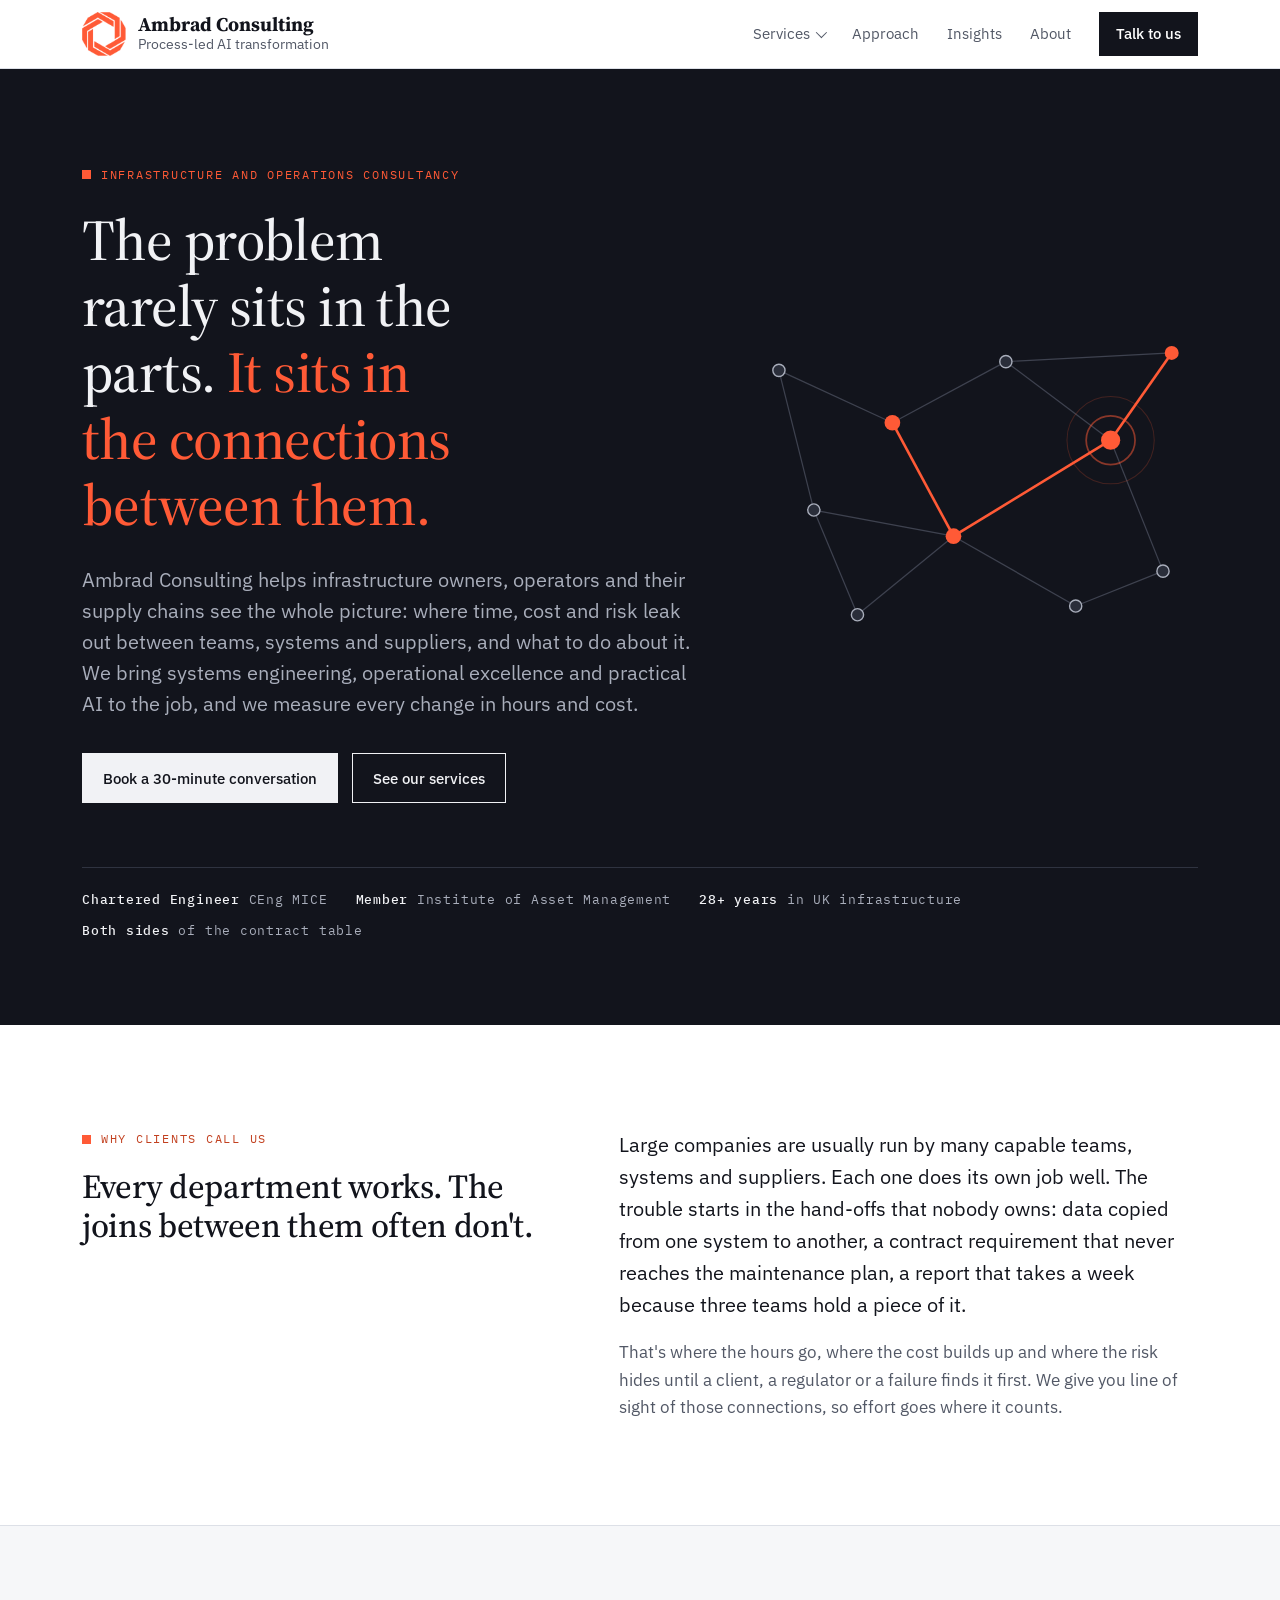
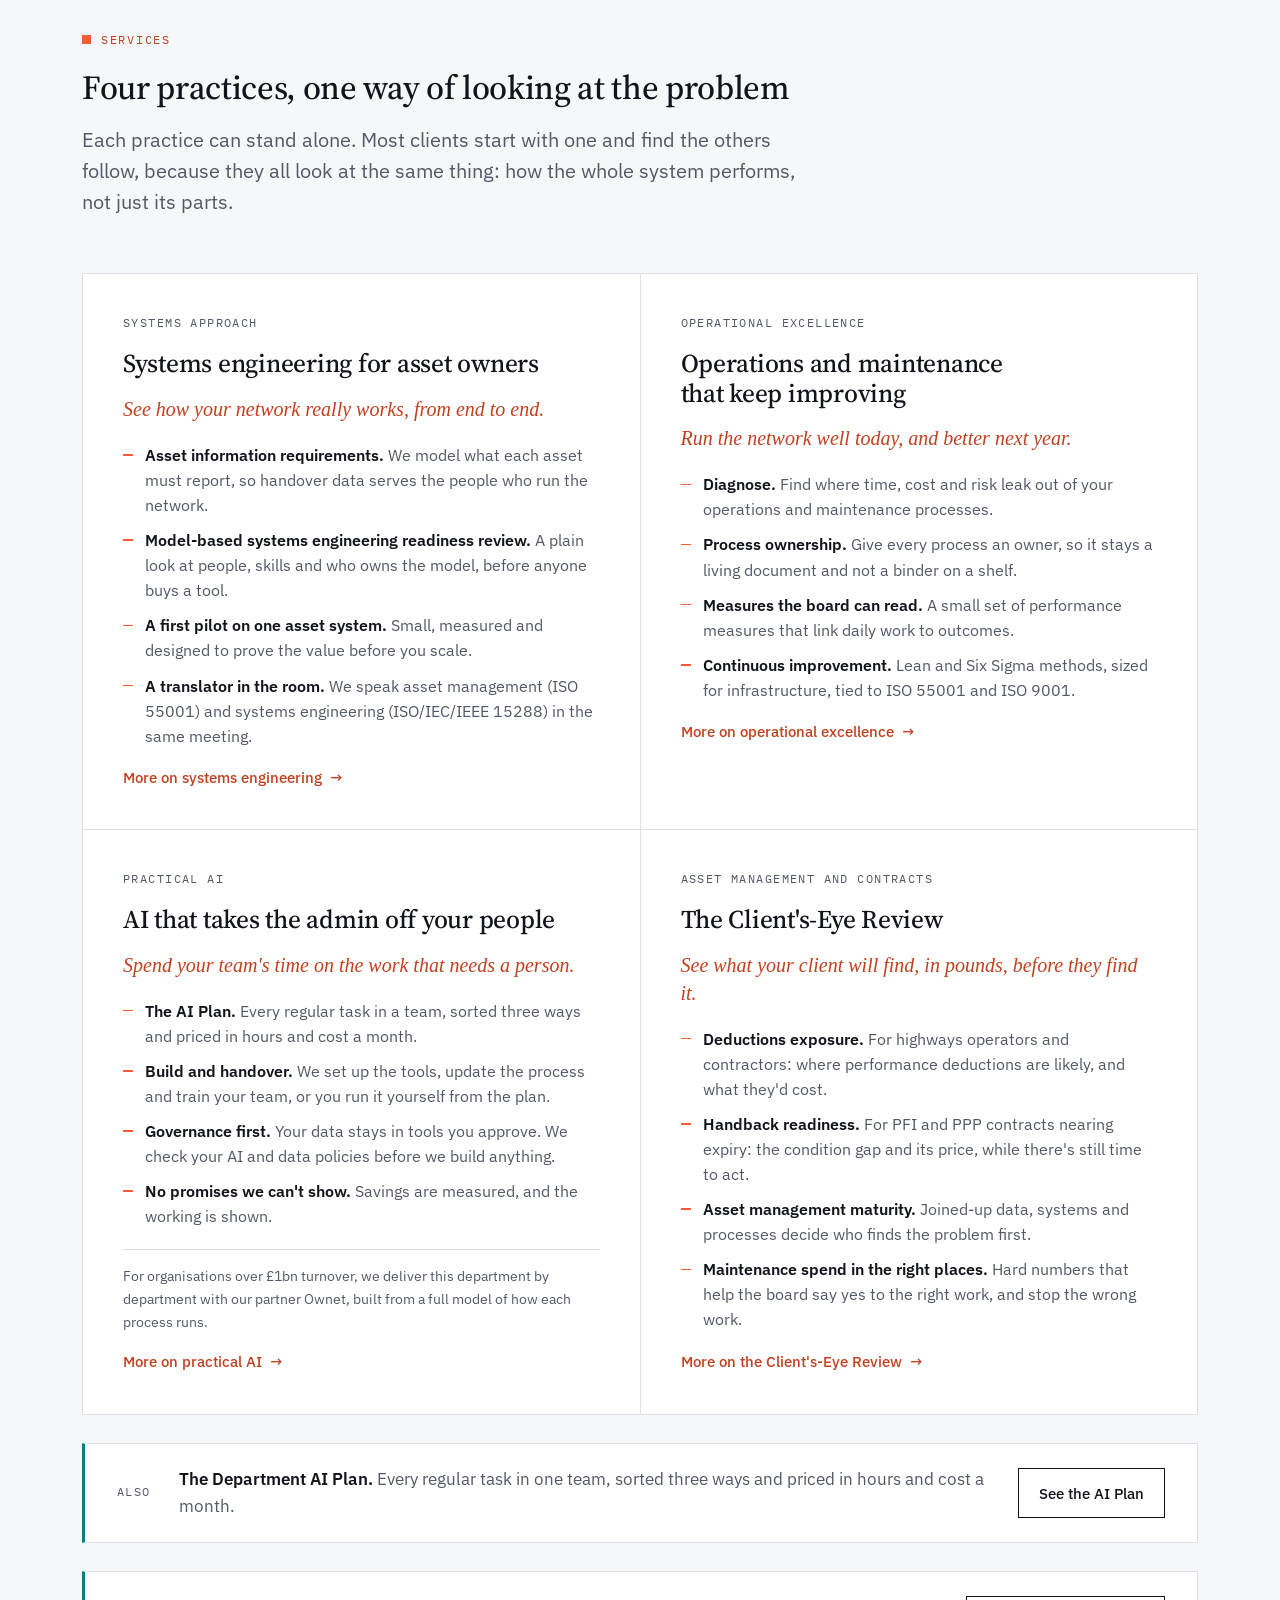
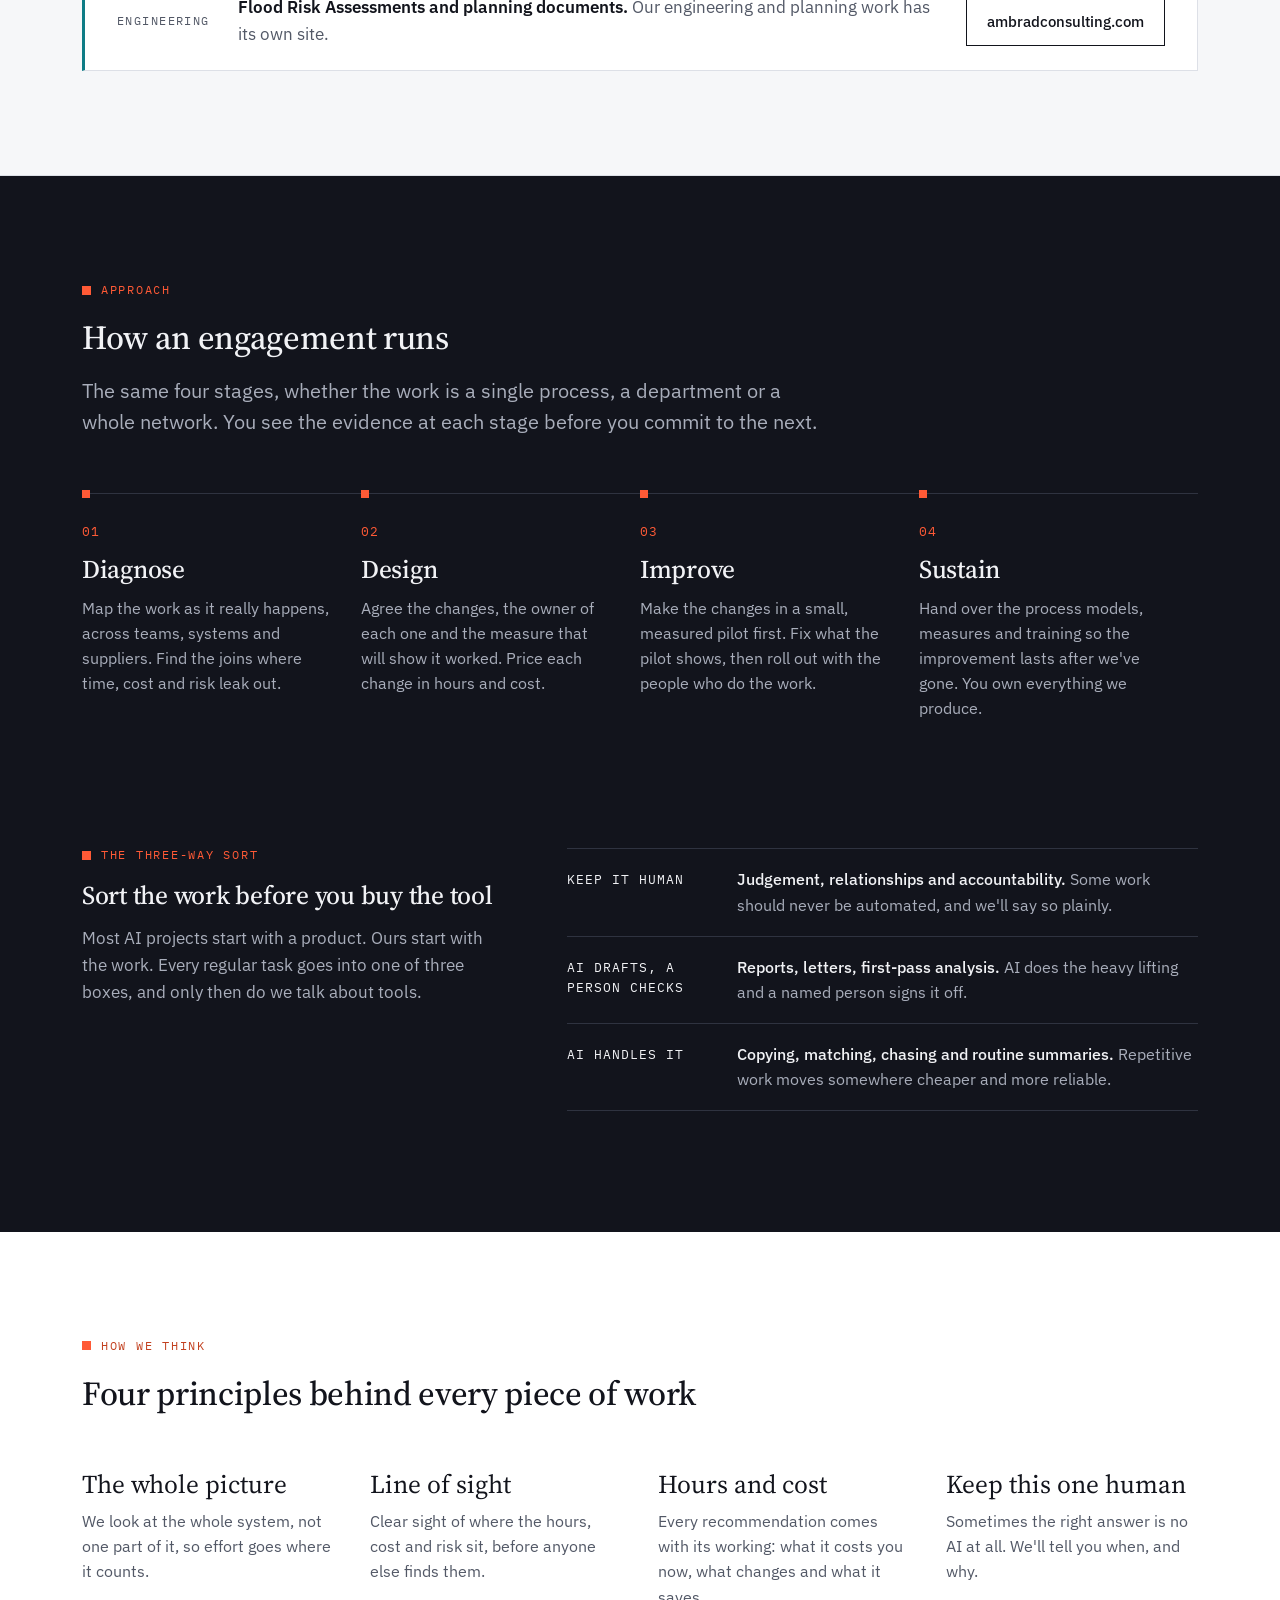
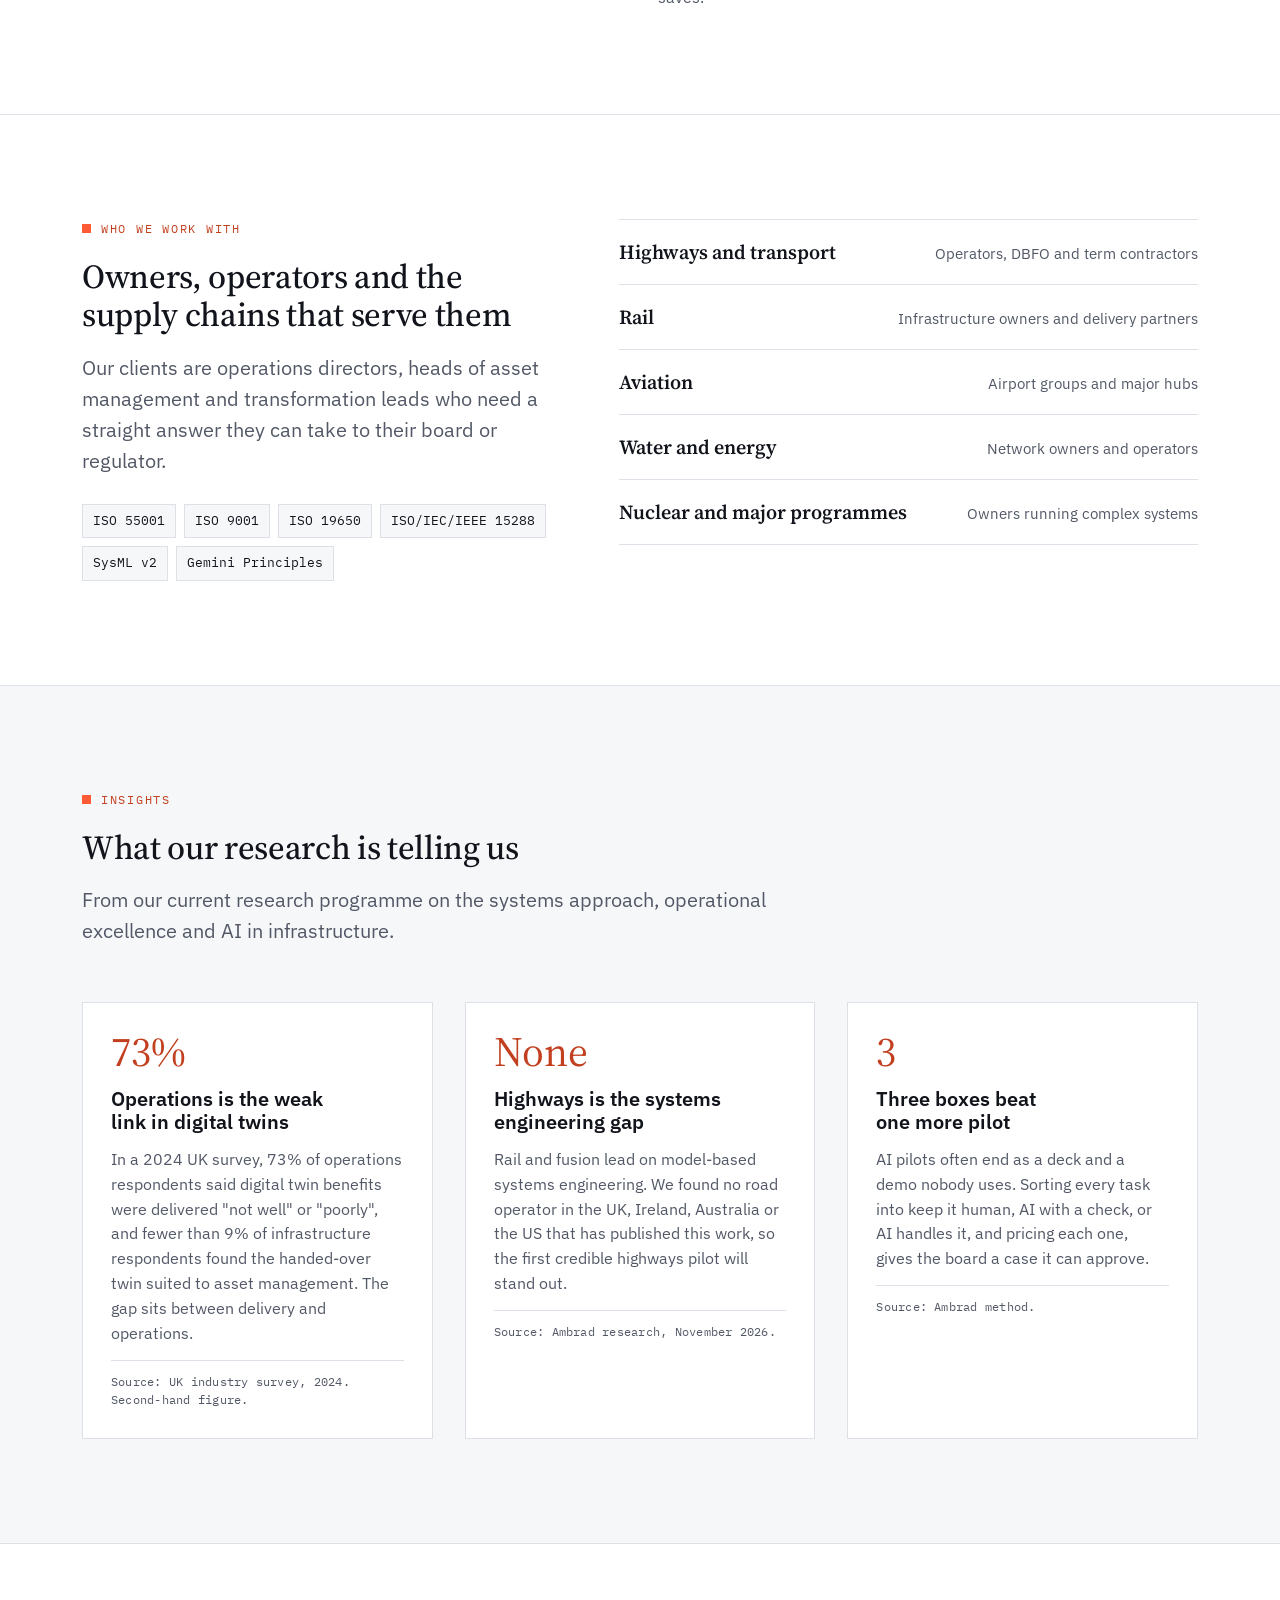
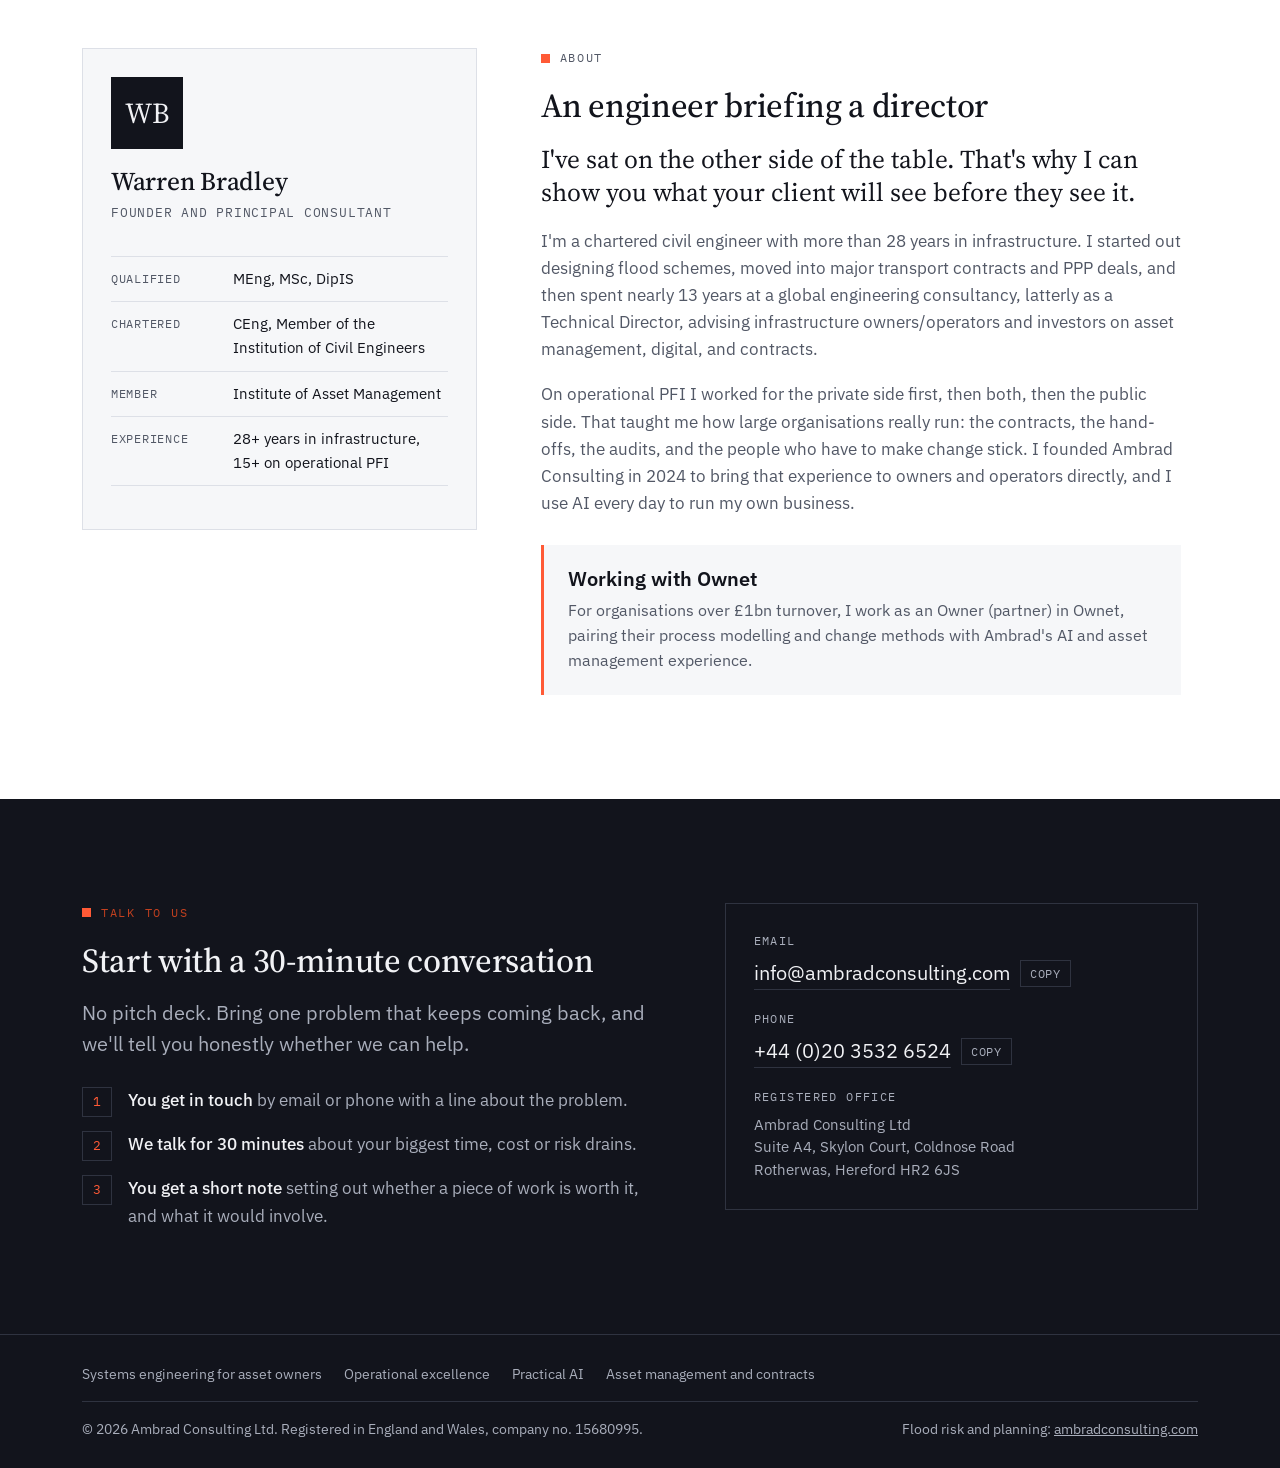
==== commit e2950681: "Make ambradconsulting.uk the digital and AI transformation site Home page is the consultancy site th" ====
--- a/index.html
+++ b/index.html
@@ -3,741 +3,662 @@
 <head>
 <meta charset="utf-8">
 <meta name="viewport" content="width=device-width, initial-scale=1, viewport-fit=cover">
+<link rel="canonical" href="https://www.ambradconsulting.uk/">
+<meta property="og:type" content="website">
+<meta property="og:title" content="Ambrad Consulting">
+<meta property="og:description" content="The problem rarely sits in the parts. It sits in the connections between them. Systems engineering, operational excellence, practical AI and asset management for infrastructure owners and operators.">
+<meta property="og:url" content="https://www.ambradconsulting.uk/">
 <meta name="theme-color" content="#12141C">
-<title>The Department AI Plan | Ambrad Consulting</title>
-<link rel="canonical" href="https://www.ambradconsulting.uk/">
-<meta name="description" content="Estimate the staff time AI could give back to one department, in hours and cost, then get a four-week plan to make it happen.">
+<link rel="apple-touch-icon" href="[data-uri]">
+<link rel="icon" type="image/png" href="[data-uri]">
+<script type="application/ld+json">{"@context": "https://schema.org", "@type": "ProfessionalService", "name": "Ambrad Consulting", "legalName": "Ambrad Consulting Ltd", "url": "https://www.ambradconsulting.uk/", "email": "info@ambradconsulting.com", "telephone": "+44 20 3532 6524", "address": {"@type": "PostalAddress", "streetAddress": "Suite A4, Skylon Court, Coldnose Road, Rotherwas", "addressLocality": "Hereford", "postalCode": "HR2 6JS", "addressCountry": "GB"}, "founder": {"@type": "Person", "name": "Warren Bradley", "jobTitle": "Founder and Principal Consultant"}, "areaServed": "GB", "description": "Infrastructure and operations consultancy: systems engineering, operational excellence, practical AI, asset management, and flood risk and planning support.", "@id": "https://www.ambradconsulting.uk/#org", "hasOfferCatalog": {"@type": "OfferCatalog", "name": "Services", "itemListElement": [{"@type": "Offer", "itemOffered": {"@type": "Service", "name": "Systems engineering for asset owners", "url": "https://www.ambradconsulting.uk/systems-engineering.html"}}, {"@type": "Offer", "itemOffered": {"@type": "Service", "name": "Operational excellence", "url": "https://www.ambradconsulting.uk/operational-excellence.html"}}, {"@type": "Offer", "itemOffered": {"@type": "Service", "name": "Practical AI", "url": "https://www.ambradconsulting.uk/ai-consultancy.html"}}, {"@type": "Offer", "itemOffered": {"@type": "Service", "name": "Asset management and contracts", "url": "https://www.ambradconsulting.uk/asset-management.html"}}]}}</script>
+<style>:root{padding-top:env(safe-area-inset-top,0px);padding-bottom:env(safe-area-inset-bottom,0px)}body{margin:0}img{max-width:100%}[hidden]{display:none!important}</style>
+<title>Ambrad Consulting</title>
+<meta name="claude:viewport-fit-sides" content="cover">
+<meta name="description" content="Ambrad Consulting helps infrastructure owners, operators and their supply chains see the whole picture: systems engineering, operational excellence, practical AI and asset management, led by a Chartered Engineer.">
 <link rel="preconnect" href="https://fonts.googleapis.com">
 <link rel="preconnect" href="https://fonts.gstatic.com" crossorigin>
 <link rel="stylesheet" href="https://fonts.googleapis.com/css2?family=IBM+Plex+Mono:wght@400;500&family=IBM+Plex+Sans:ital,wght@0,400;0,500;0,600;1,400&family=Source+Serif+4:opsz,wght@8..60,400;8..60,500;8..60,600;8..60,700&display=swap">
 <style>
-/* Layout: dark photo bands (hero, Sound familiar, Next step) alternating with ink, graphite and light mist bands. Coral for buttons, numbers and rules. */
+/* Layout: left-aligned consultancy grid. Light reading surfaces, ink bands for the thesis and the method, coral only on the connections. */
 :root{
-  --ink:#12141C; --graphite:#2A2E3A; --steel:#5C6272; --mist:#F1F2F5; --line:#DDE0E7;
-  --coral:#FF5A36; --coral-text:#C2401F;
-  --bg:#FFFFFF; --surface:#F6F7F9; --fg:#12141C; --muted:#525866;
-  --band:#12141C; --band-fg:#F1F2F5; --band-muted:#A9AEBB; --band-line:#2F3340;
-  --font-display:"Source Serif 4","Iowan Old Style",Georgia,"Times New Roman",serif;
-  --font-body:"IBM Plex Sans","Segoe UI",Roboto,Helvetica,Arial,sans-serif;
-  --font-mono:"IBM Plex Mono",ui-monospace,"SFMono-Regular",Menlo,Consolas,monospace;
-  --wrap:1180px; --r:2px;
-  --ink-2:var(--muted); --on-band:var(--band-fg); --on-band-2:var(--band-muted);
-  --t1:#5C6272; --t2:#FF9C86; --t3:#FF5A36; --good:#1F7A4D; --chip-ink:#12141C;
+  --ink:#12141C;        /* brand ink, from the Ambrad graphic design work */
+  --graphite:#2A2E3A;
+  --steel:#5C6272;
+  --mist:#F1F2F5;
+  --line:#DDE0E7;
+  --coral:#FF5A36;      /* brand accent: used for connections only */
+  --coral-text:#C2401F; /* coral dark enough for small text on light */
+  --bg:#FFFFFF;
+  --surface:#F6F7F9;
+  --fg:#12141C;
+  --muted:#525866;
+  --band:#12141C;       /* dark bands stay dark in both themes */
+  --band-fg:#F1F2F5;
+  --band-muted:#A9AEBB;
+  --band-line:#2F3340;
+  --font-display:"Source Serif 4", "Iowan Old Style", Georgia, "Times New Roman", serif;
+  --font-body:"IBM Plex Sans", "Segoe UI", Roboto, Helvetica, Arial, sans-serif;
+  --font-mono:"IBM Plex Mono", ui-monospace, "SFMono-Regular", Menlo, Consolas, monospace;
+  --step--1:0.875rem; --step-0:1.0625rem; --step-1:1.25rem; --step-2:1.6rem; --step-3:2.1rem; --step-4:clamp(2.3rem, 5vw, 3.6rem);
+  --wrap:1180px;
 }
 @media (prefers-color-scheme: dark){
   :root:not([data-theme="light"]){
     --bg:#15171E; --surface:#1C1F28; --fg:#EEF0F4; --muted:#A9AEBB; --line:#2F3340;
     --coral-text:#FF7A5C; --mist:#1C1F28;
     --band:#0D0F14; --band-fg:#EEF0F4; --band-muted:#A9AEBB; --band-line:#2A2E3A;
-    --good:#4CC28A; color-scheme:dark;
+    color-scheme:dark;
   }
 }
 :root[data-theme="dark"]{
   --bg:#15171E; --surface:#1C1F28; --fg:#EEF0F4; --muted:#A9AEBB; --line:#2F3340;
   --coral-text:#FF7A5C; --mist:#1C1F28;
   --band:#0D0F14; --band-fg:#EEF0F4; --band-muted:#A9AEBB; --band-line:#2A2E3A;
-  --good:#4CC28A; color-scheme:dark;
+  color-scheme:dark;
 }
 *{box-sizing:border-box}
-html{scroll-behavior:smooth;scroll-padding-top:16px}
+html{scroll-behavior:smooth;scroll-padding-top:84px}
 @media (prefers-reduced-motion: reduce){html{scroll-behavior:auto}}
-body{margin:0;background:var(--bg);color:var(--fg);font-family:var(--font-body);font-size:1.0625rem;line-height:1.6;-webkit-font-smoothing:antialiased}
-img{max-width:100%}
-h1,h2,h3,h4{font-family:var(--font-display);font-weight:500;line-height:1.15;letter-spacing:-0.01em;margin:0;text-wrap:balance}
-h1{font-size:clamp(2.2rem,6vw,3.6rem);font-weight:500}
-h2{font-size:clamp(1.8rem,4vw,2.5rem)}
-h3{font-size:1.3rem;font-weight:600}
+body{background:var(--bg);color:var(--fg);font-family:var(--font-body);font-size:var(--step-0);line-height:1.6;-webkit-font-smoothing:antialiased}
+body::before{content:"";position:fixed;inset:0 0 auto;height:env(safe-area-inset-top,0px);z-index:30;background:var(--bg)}
+a{color:inherit}
+a:focus-visible,button:focus-visible,summary:focus-visible{outline:2px solid var(--coral);outline-offset:3px;border-radius:2px}
+h1,h2,h3{font-family:var(--font-display);font-weight:500;line-height:1.15;text-wrap:balance;margin:0;letter-spacing:-0.01em}
 p{margin:0}
-a{color:inherit}
-.inner{max-width:var(--wrap);margin:0 auto;padding-left:max(16px,env(safe-area-inset-left,0px));padding-right:max(16px,env(safe-area-inset-right,0px))}
-@media(min-width:720px){.inner{padding-left:max(32px,env(safe-area-inset-left,0px));padding-right:max(32px,env(safe-area-inset-right,0px))}}
-.narrow{max-width:820px}
-.band{padding-block:clamp(56px,9vw,104px)}
-.band.mist{background:var(--mist)}
-.band.dark{background:var(--band);color:var(--band-fg)}
-.band.graphite{background:var(--graphite);color:var(--band-fg)}
-.photo{background-color:#12141C;background-size:cover;background-position:center;background-repeat:no-repeat;color:var(--band-fg)}
-.stack{display:flex;flex-direction:column;gap:18px}
-.head{display:flex;flex-direction:column;gap:14px;margin-bottom:clamp(28px,5vw,44px);max-width:780px}
-.lede{font-size:1.2rem;color:var(--muted);max-width:62ch;line-height:1.55}
-.dark .lede,.graphite .lede,.photo .lede{color:var(--band-muted)}
-.kicker{display:flex;align-items:center;gap:10px;font-family:var(--font-mono);font-size:.78rem;letter-spacing:.14em;text-transform:uppercase;color:var(--coral-text)}
-.kicker::before{content:"";width:9px;height:9px;background:var(--coral);flex:none}
-.dark .kicker,.graphite .kicker,.photo .kicker{color:var(--coral)}
-.hl{color:var(--coral-text)}
-.dark .hl,.graphite .hl,.photo .hl{color:var(--coral)}
-.mono{font-family:var(--font-mono);font-size:.75rem;letter-spacing:.08em;text-transform:uppercase}
-
-/* Buttons */
-.btns{display:flex;flex-wrap:wrap;gap:12px}
-.btn{display:inline-flex;align-items:center;justify-content:center;gap:10px;font-family:var(--font-body);font-weight:600;font-size:1rem;text-decoration:none;padding:14px 24px;border-radius:var(--r);border:1px solid var(--coral);background:var(--coral);color:#12141C;transition:transform .15s,filter .15s;cursor:pointer}
-.btn:hover{transform:translateY(-2px);filter:brightness(1.06)}
-.btn.ghost{background:transparent;color:var(--band-fg);border-color:rgba(241,242,245,.45)}
-.btn.ghost:hover{border-color:var(--band-fg)}
-.btn.line{background:transparent;color:var(--fg);border-color:var(--fg)}
-.btn.small{padding:9px 16px;font-size:.94rem}
-a:focus-visible,button:focus-visible,summary:focus-visible,select:focus-visible,input:focus-visible{outline:3px solid var(--coral);outline-offset:3px}
-@media(max-width:560px){.btns .btn{width:100%}}
+.wrap{max-width:var(--wrap);margin:0 auto;padding-left:max(16px, env(safe-area-inset-left,0px));padding-right:max(16px, env(safe-area-inset-right,0px))}
+@media (min-width:720px){.wrap{padding-left:max(32px, env(safe-area-inset-left,0px));padding-right:max(32px, env(safe-area-inset-right,0px))}}
+.eyebrow{font-family:var(--font-mono);font-size:0.78rem;letter-spacing:0.14em;text-transform:uppercase;color:var(--coral-text);display:flex;align-items:center;gap:10px}
+.eyebrow::before{content:"";width:9px;height:9px;background:var(--coral);flex:none}
+.band .eyebrow{color:var(--coral)}
+.lede{font-size:var(--step-1);color:var(--muted);max-width:62ch;line-height:1.55}
+section{padding-block:clamp(56px, 9vw, 104px)}
+.section-head{display:grid;gap:18px;max-width:780px;margin-bottom:clamp(32px,5vw,56px)}
+.section-head h2{font-size:var(--step-3)}
 
 /* Header */
-.site-header{background:var(--bg);border-bottom:1px solid var(--line);position:relative;z-index:5}
-.site-header .inner{display:flex;align-items:center;justify-content:space-between;gap:16px;min-height:68px;padding-block:8px}
-.brand{display:flex;align-items:center;gap:12px;text-decoration:none;min-width:0}
-.brand-mark{width:44px;height:44px;display:block;flex:none}
+.site-header{position:sticky;top:env(safe-area-inset-top,0px);z-index:20;background:var(--bg);border-bottom:1px solid var(--line)}
+.site-header .wrap{display:flex;align-items:center;justify-content:space-between;gap:20px;min-height:68px}
+.brand{display:flex;align-items:center;gap:12px;text-decoration:none}
+.brand svg,.brand-mark{flex:none}
+.brand-mark{width:40px;height:40px;display:block}
 .brand-name{display:block;font-family:var(--font-display);font-weight:700;letter-spacing:0;font-size:1.22rem;line-height:1.15;color:var(--fg)}
-.brand-sub{display:block;font-family:var(--font-body);font-size:.86rem;color:var(--muted);font-weight:400;line-height:1.3}
-@media (max-width:480px){.brand-name{font-size:1.05rem}.brand-sub{font-size:.74rem}.brand-mark{width:38px;height:38px}.site-header .btn{padding:8px 12px;font-size:.88rem;white-space:nowrap}}
+.brand-sub{display:block;font-family:var(--font-body);font-size:0.86rem;letter-spacing:0;color:var(--muted);font-weight:400;line-height:1.3}
+.brand-mark{width:44px;height:44px}
+@media (max-width:380px){.brand-name{font-size:1.05rem}.brand-sub{font-size:0.78rem}.brand-mark{width:38px;height:38px}}
+.nav{display:flex;align-items:center;gap:28px}
+.nav a{text-decoration:none;font-size:0.94rem;color:var(--muted)}
+.nav a:hover{color:var(--fg)}
+.btn{display:inline-flex;align-items:center;gap:10px;padding:12px 20px;font-family:var(--font-body);font-weight:500;font-size:0.95rem;text-decoration:none;border:1px solid var(--fg);background:var(--fg);color:var(--bg);cursor:pointer;transition:background .2s,color .2s}
+.btn:hover{background:transparent;color:var(--fg)}
+.btn.ghost{background:transparent;color:var(--fg)}
+.btn.ghost:hover{background:var(--fg);color:var(--bg)}
+.band .btn{border-color:var(--band-fg);background:var(--band-fg);color:var(--band)}
+.band .btn:hover{background:transparent;color:var(--band-fg)}
+.band .btn.ghost{background:transparent;color:var(--band-fg)}
+.band .btn.ghost:hover{background:var(--band-fg);color:var(--band)}
+.nav .btn{color:var(--bg);padding:9px 16px}
+.nav .btn:hover{color:var(--fg)}
+.menu{display:none;position:relative}
+.menu summary{list-style:none;cursor:pointer;font-size:0.94rem;padding:8px 12px;border:1px solid var(--line)}
+.menu summary::-webkit-details-marker{display:none}
+.menu-panel{position:absolute;right:0;top:calc(100% + 8px);background:var(--bg);border:1px solid var(--line);display:grid;min-width:200px;padding:8px}
+.menu-panel a{padding:10px 12px;text-decoration:none}
+@media (max-width:900px){.nav{display:none}.menu{display:block}}
 
 /* Hero */
-.hero{background-image:linear-gradient(90deg,rgba(18,20,28,.86),rgba(18,20,28,.72)),url("https://images.unsplash.com/photo-1541746972996-4e0b0f43e02a?auto=format&fit=crop&w=1920&q=70");padding-block:clamp(56px,9vw,104px) clamp(48px,7vw,88px)}
-.hero .inner{display:flex;flex-direction:column;gap:26px}
-.hero h1{max-width:17ch;color:#fff}
-.hero .lede{max-width:60ch}
-.facts{display:flex;flex-wrap:wrap;border:1px solid rgba(241,242,245,.3);border-radius:var(--r);width:fit-content;max-width:100%;background:rgba(18,20,28,.45)}
-.facts div{padding:12px 20px;border-right:1px solid rgba(241,242,245,.3);display:flex;flex-direction:column;gap:2px}
-.facts div:last-child{border-right:0}
-.facts b{font-family:var(--font-display);font-size:1.2rem;font-weight:600;color:#fff}
-.facts span{font-size:.88rem;color:var(--band-muted)}
-@media(max-width:600px){.facts{width:100%}.facts div{flex:1 1 45%;border-bottom:1px solid rgba(241,242,245,.3)}}
-
-/* Estimator */
-.est-grid{display:grid;gap:28px;align-items:start}
-@media(min-width:960px){.est-grid{grid-template-columns:minmax(0,1.15fr) minmax(0,1fr)}}
-.panel{background:var(--surface);border:1px solid var(--line);border-radius:var(--r);padding:20px;display:flex;flex-direction:column;gap:26px;min-width:0}
-@media(min-width:600px){.panel{padding:28px}}
-.group{display:flex;flex-direction:column;gap:22px}
-.group + .group{border-top:1px solid var(--line);padding-top:24px}
-.group-title{font-family:var(--font-mono);font-weight:500;font-size:.78rem;letter-spacing:.14em;text-transform:uppercase;color:var(--muted)}
-.field{display:flex;flex-direction:column;gap:8px}
-.field-top{display:flex;justify-content:space-between;align-items:baseline;gap:12px}
-.field label{font-weight:600;font-size:1rem;line-height:1.3}
-.field .hint{font-size:.92rem;color:var(--muted);line-height:1.45}
-.numbox{display:flex;align-items:center;gap:4px;border:1px solid var(--line);border-radius:2px;padding:4px 8px;background:var(--bg);flex:none}
-.numbox span{font-size:.92rem;color:var(--muted)}
-.numbox input{width:84px;border:0;background:transparent;color:var(--fg);font:600 1rem var(--font-body);text-align:right;font-variant-numeric:tabular-nums;-moz-appearance:textfield}
-.numbox input::-webkit-outer-spin-button,.numbox input::-webkit-inner-spin-button{-webkit-appearance:none;margin:0}
-select{width:100%;font:500 1rem var(--font-body);color:var(--fg);background:var(--bg);border:1px solid var(--line);border-radius:2px;padding:12px}
-input[type=range]{-webkit-appearance:none;appearance:none;width:100%;height:28px;background:transparent;margin:0;--p:50%}
-input[type=range]::-webkit-slider-runnable-track{height:6px;border-radius:3px;background:linear-gradient(to right,var(--coral) var(--p),var(--line) var(--p))}
-input[type=range]::-moz-range-track{height:6px;border-radius:3px;background:linear-gradient(to right,var(--coral) var(--p),var(--line) var(--p))}
-input[type=range]::-webkit-slider-thumb{-webkit-appearance:none;width:22px;height:22px;margin-top:-8px;background:var(--coral);border:3px solid var(--surface);box-shadow:0 0 0 1px var(--coral);border-radius:3px;cursor:grab}
-input[type=range]::-moz-range-thumb{width:16px;height:16px;background:var(--coral);border:3px solid var(--surface);box-shadow:0 0 0 1px var(--coral);border-radius:3px;cursor:grab}
-input[type=range]:focus-visible{outline:none}
-input[type=range]:focus-visible::-webkit-slider-thumb{box-shadow:0 0 0 4px rgba(255,90,54,.3),0 0 0 1px var(--coral)}
-.split{display:flex;flex-direction:column;gap:10px;background:var(--mist);border-radius:var(--r);padding:16px}
-.bar{display:flex;height:26px;border-radius:2px;overflow:hidden}
-.bar div{transition:width .2s}
-.bar .b1{background:var(--t1)} .bar .b2{background:var(--t2)} .bar .b3{background:var(--t3)}
-.legend{display:flex;flex-wrap:wrap;gap:6px 18px;font-size:.88rem;color:var(--muted)}
-.legend span{display:inline-flex;align-items:center;gap:7px}
-.legend i{width:11px;height:11px;display:inline-block}
-.legend b{color:var(--fg);font-variant-numeric:tabular-nums}
-details.more{border-top:1px solid var(--line);padding-top:18px}
-details.more summary{cursor:pointer;font-weight:600;font-size:.95rem;list-style:none;display:flex;justify-content:space-between;align-items:center;gap:10px}
-details.more summary::-webkit-details-marker{display:none}
-details.more summary::after{content:"+";font-size:22px;color:var(--coral-text)}
-details.more[open] summary::after{content:"\2212"}
-details.more .group{margin-top:22px}
-
-/* Result card */
-.result{background:var(--band);color:var(--band-fg);border-radius:var(--r);padding:26px 20px;display:flex;flex-direction:column;gap:22px;min-width:0;border:1px solid var(--band-line)}
-@media(min-width:600px){.result{padding:30px 28px}}
-@media(min-width:960px){.result{position:sticky;top:20px}}
-.tagline{display:inline-flex;align-self:flex-start;align-items:center;gap:8px;border:1px solid var(--coral);color:var(--coral);padding:5px 10px;border-radius:2px}
-.headline{display:flex;flex-direction:column;gap:6px}
-.headline .lbl{font-size:1rem;color:var(--band-muted)}
-.big{font-family:var(--font-display);font-weight:600;font-size:clamp(2.8rem,6vw,4.2rem);line-height:1;color:var(--coral);font-variant-numeric:tabular-nums;letter-spacing:-0.02em}
-.big small{font-size:.4em;font-weight:500;color:var(--band-muted);letter-spacing:0}
-.pair{display:grid;grid-template-columns:1fr 1fr;gap:12px}
-.mini{border:1px solid var(--band-line);border-radius:var(--r);padding:14px 16px;display:flex;flex-direction:column;gap:2px;min-width:0}
-.mini b{font-family:var(--font-display);font-weight:600;font-size:1.6rem;color:#fff;font-variant-numeric:tabular-nums}
-.mini span{font-size:.88rem;color:var(--band-muted);line-height:1.35}
-table.sum{width:100%;border-collapse:collapse;font-variant-numeric:tabular-nums;font-size:1rem}
-table.sum td{padding:9px 0;border-bottom:1px solid var(--band-line);color:var(--band-fg)}
-table.sum td:last-child{text-align:right;font-weight:600;color:#fff;white-space:nowrap;padding-left:12px}
-table.sum tr.minus td:last-child{color:var(--band-muted)}
-table.sum tr.total td{border-bottom:0;padding-top:14px;font-family:var(--font-display);font-weight:600;font-size:1.15rem;color:#fff}
-table.sum tr.total td:last-child{color:var(--coral)}
-.fee{background:rgba(255,90,54,.1);border:1px solid rgba(255,90,54,.4);border-radius:var(--r);padding:14px 16px;font-size:1rem;line-height:1.45}
-.fee b{color:#fff}
-.risk{border-top:1px dashed var(--band-line);padding-top:16px;display:flex;flex-direction:column;gap:4px}
-.risk .mono{color:var(--band-muted)}
-.risk p{font-size:.94rem;color:var(--band-muted);line-height:1.45}
-.risk b{color:#fff;font-family:var(--font-display);font-weight:600;font-size:1.4rem;font-variant-numeric:tabular-nums}
-.small-print{font-size:.88rem;color:var(--band-muted);line-height:1.5}
-.copy{align-self:flex-start;background:transparent;border:1px solid rgba(241,242,245,.45);color:var(--band-fg);font:600 .94rem var(--font-body);padding:10px 16px;border-radius:var(--r);cursor:pointer}
-.copy:hover{border-color:var(--band-fg)}
-.copied{font-size:.88rem;color:#4CC28A}
-.copied[hidden]{display:none!important}
-
-/* Mobile sticky total */
-.dock{position:fixed;left:0;right:0;bottom:var(--draft-h,0px);z-index:20;background:var(--band);color:var(--band-fg);border-top:2px solid var(--coral);padding:10px max(16px,env(safe-area-inset-right,0px)) 10px max(16px,env(safe-area-inset-left,0px));display:flex;justify-content:space-between;align-items:center;gap:12px;font-size:.88rem}
-.dock b{font-family:var(--font-display);font-weight:600;font-size:1.25rem;color:var(--coral);font-variant-numeric:tabular-nums}
-.dock a{color:var(--band-fg);font-weight:600;text-decoration:none;white-space:nowrap}
-.dock[hidden]{display:none!important}
-@media(min-width:960px){.dock{display:none!important}}
-
-/* Content blocks */
-.pains{display:grid;gap:14px}
-@media(min-width:820px){.pains{grid-template-columns:repeat(3,1fr)}}
-.pain{border-left:3px solid var(--coral);padding:4px 0 4px 18px;font-family:var(--font-display);font-weight:500;font-size:1.3rem;line-height:1.3;color:#fff}
-.types{display:grid;gap:14px}
-@media(min-width:700px){.types{grid-template-columns:1fr 1fr}}
-@media(min-width:1040px){.types{grid-template-columns:repeat(4,1fr)}}
-.type{background:var(--bg);border:1px solid var(--line);border-radius:var(--r);padding:22px;display:flex;flex-direction:column;gap:10px;min-width:0}
-.chip{width:36px;height:36px;display:grid;place-items:center;font-family:var(--font-display);font-weight:700;font-size:1.1rem;color:#12141C;border-radius:2px}
-.type p{color:var(--muted);font-size:1rem}
-.gets{list-style:none;margin:0;padding:0;display:grid;gap:14px}
-@media(min-width:820px){.gets{grid-template-columns:1fr 1fr}}
-.gets li{display:grid;grid-template-columns:22px 1fr;gap:14px;align-items:start;background:var(--graphite);border:1px solid var(--band-line);border-radius:var(--r);padding:20px}
-.gets li::before{content:"";width:12px;height:12px;background:var(--coral);margin-top:9px}
-.gets h3{font-size:1.2rem;margin-bottom:4px;color:#fff}
-.gets p{color:var(--band-muted);font-size:1rem}
-.weeks{list-style:none;margin:0;padding:0;display:grid;border-left:2px solid var(--line)}
-.weeks li{position:relative;padding:0 0 30px 30px;display:flex;flex-direction:column;gap:6px}
-.weeks li:last-child{padding-bottom:0}
-.weeks li::before{content:"";position:absolute;left:-8px;top:6px;width:14px;height:14px;background:var(--coral)}
-.weeks .when{color:var(--coral-text)}
-.weeks p{color:var(--muted)}
-.fixed{max-width:60ch}
-.fixed-note{display:flex;flex-direction:column;gap:20px;align-items:flex-start}
-.then{display:grid;gap:12px;margin-top:40px}
-@media(min-width:820px){.then{grid-template-columns:1fr 1fr}}
-.then div{border-top:2px solid var(--coral);padding-top:14px;color:var(--band-muted);font-size:1rem}
-.then b{color:var(--band-fg);display:block;font-family:var(--font-display);font-weight:600;font-size:1.15rem;margin-bottom:4px}
-.method{counter-reset:m;list-style:none;margin:0;padding:0;display:flex;flex-direction:column;gap:12px}
-.method li{counter-increment:m;display:grid;grid-template-columns:34px 1fr;gap:14px;align-items:start}
-.method li::before{content:counter(m);width:30px;height:30px;display:grid;place-items:center;background:var(--coral);color:#12141C;font:600 .95rem var(--font-mono);border-radius:2px}
-.method code{font-family:var(--font-mono);font-size:.88rem;background:var(--mist);padding:1px 6px;border-radius:2px}
-.faq{display:flex;flex-direction:column;gap:10px}
-.faq details{background:var(--bg);border:1px solid var(--line);border-radius:var(--r)}
-.faq summary{cursor:pointer;list-style:none;padding:16px 18px;display:flex;justify-content:space-between;gap:16px;font-weight:600;font-size:1.02rem}
+.hero{background:var(--band);color:var(--band-fg);padding-block:clamp(56px,8vw,96px) clamp(48px,7vw,84px);overflow:hidden}
+.hero-grid{display:grid;grid-template-columns:minmax(0,1.15fr) minmax(0,0.85fr);gap:48px;align-items:center}
+.hero h1{font-size:var(--step-4);margin-top:22px;max-width:17ch}
+.hero h1 span{color:var(--coral)}
+.hero .lede{color:var(--band-muted);margin-top:26px}
+.hero-actions{display:flex;flex-wrap:wrap;gap:14px;margin-top:34px}
+.hero-net{width:100%;max-width:520px;justify-self:end}
+.hero-net svg{width:100%;height:auto;display:block}
+.hero-meta{display:flex;flex-wrap:wrap;gap:10px 28px;margin-top:clamp(40px,6vw,64px);padding-top:22px;border-top:1px solid var(--band-line);font-family:var(--font-mono);font-size:0.8rem;letter-spacing:0.06em;color:var(--band-muted)}
+.hero-meta b{color:var(--band-fg);font-weight:500}
+@media (max-width:860px){.hero-grid{grid-template-columns:1fr}.hero-net{justify-self:start;max-width:420px}}
+.net-line{stroke:#5C6272;stroke-width:1.4;opacity:.6}
+.net-hot{stroke:#FF5A36;stroke-width:3;stroke-dasharray:240;stroke-dashoffset:0}
+@media (prefers-reduced-motion: no-preference){
+  .net-hot{animation:trace 2.6s ease-out both}
+  .net-ring{animation:pulse 3.2s ease-in-out 1.2s infinite}
+}
+@keyframes trace{from{stroke-dashoffset:240}to{stroke-dashoffset:0}}
+@keyframes pulse{0%,100%{opacity:.18}50%{opacity:.5}}
+
+/* Intro statement */
+.intro{display:grid;grid-template-columns:minmax(0,0.9fr) minmax(0,1.1fr);gap:clamp(28px,5vw,72px);align-items:start}
+.intro h2{font-size:var(--step-3)}
+.intro-body{display:grid;gap:18px;color:var(--muted);max-width:62ch}
+.intro-body p:first-child{color:var(--fg);font-size:var(--step-1)}
+@media (max-width:820px){.intro{grid-template-columns:1fr}}
+
+/* Services */
+.services{background:var(--surface);border-block:1px solid var(--line)}
+.svc-grid{display:grid;grid-template-columns:repeat(2,minmax(0,1fr));gap:0;border-top:1px solid var(--line);border-left:1px solid var(--line)}
+.svc{padding:clamp(26px,3.5vw,40px);border-right:1px solid var(--line);border-bottom:1px solid var(--line);background:var(--bg);display:grid;gap:16px;align-content:start;min-width:0}
+.svc-tag{font-family:var(--font-mono);font-size:0.74rem;letter-spacing:0.12em;text-transform:uppercase;color:var(--muted)}
+.svc h3{font-size:var(--step-2)}
+.svc .promise{font-family:var(--font-display);font-style:italic;font-size:var(--step-1);color:var(--coral-text);line-height:1.4}
+.svc ul{margin:4px 0 0;padding:0;list-style:none;display:grid;gap:10px}
+.svc li{position:relative;padding-left:22px;color:var(--muted);font-size:0.98rem}
+.svc li::before{content:"";position:absolute;left:0;top:0.72em;width:10px;height:1.5px;background:var(--coral)}
+.svc li b{color:var(--fg);font-weight:600}
+.svc .note{font-size:0.9rem;color:var(--muted);border-top:1px solid var(--line);padding-top:14px;margin-top:4px}
+@media (max-width:820px){.svc-grid{grid-template-columns:1fr}}
+
+/* Method */
+.method{background:var(--band);color:var(--band-fg)}
+.method .section-head h2{color:var(--band-fg)}
+.method .lede{color:var(--band-muted)}
+.stages{display:grid;grid-template-columns:repeat(4,minmax(0,1fr));gap:0;counter-reset:stage}
+.stage{padding:28px 26px 30px 0;border-top:1px solid var(--band-line);position:relative;display:grid;gap:12px;align-content:start;min-width:0}
+.stage::before{counter-increment:stage;content:"0" counter(stage);font-family:var(--font-mono);font-size:0.8rem;color:var(--coral);letter-spacing:0.1em}
+.stage::after{content:"";position:absolute;top:-4px;left:0;width:8px;height:8px;background:var(--coral)}
+.stage h3{font-size:var(--step-2);color:var(--band-fg)}
+.stage p{color:var(--band-muted);font-size:0.98rem}
+@media (max-width:900px){.stages{grid-template-columns:repeat(2,minmax(0,1fr))}}
+@media (max-width:520px){.stages{grid-template-columns:1fr}}
+.sort{margin-top:clamp(48px,7vw,80px);display:grid;grid-template-columns:minmax(0,0.8fr) minmax(0,1.2fr);gap:clamp(28px,5vw,64px);align-items:start}
+.sort h3{font-size:var(--step-2);color:var(--band-fg)}
+.sort > div > p{color:var(--band-muted);margin-top:14px;max-width:46ch}
+.sort-table{display:grid;gap:0;border-top:1px solid var(--band-line)}
+.sort-row{display:grid;grid-template-columns:150px minmax(0,1fr);gap:20px;padding:18px 0;border-bottom:1px solid var(--band-line)}
+.sort-row dt{font-family:var(--font-mono);font-size:0.8rem;letter-spacing:0.08em;text-transform:uppercase;color:var(--band-fg);padding-top:3px}
+.sort-row dd{margin:0;color:var(--band-muted);font-size:0.98rem}
+.sort-row dd b{color:var(--band-fg);font-weight:500}
+@media (max-width:820px){.sort{grid-template-columns:1fr}}
+@media (max-width:480px){.sort-row{grid-template-columns:1fr;gap:6px}}
+
+/* Principles */
+.principles{display:grid;grid-template-columns:repeat(4,minmax(0,1fr));gap:clamp(20px,3vw,36px)}
+.principle{display:grid;gap:10px;align-content:start;min-width:0}
+.principle h3{font-size:var(--step-1);font-weight:600}
+.principle p{color:var(--muted);font-size:0.98rem}
+.principle .q{font-family:var(--font-display);font-size:var(--step-2);line-height:1.2;color:var(--fg)}
+@media (max-width:900px){.principles{grid-template-columns:repeat(2,minmax(0,1fr))}}
+@media (max-width:520px){.principles{grid-template-columns:1fr}}
+
+/* Sectors and standards */
+.sectors{border-top:1px solid var(--line)}
+.sector-grid{display:grid;grid-template-columns:minmax(0,0.9fr) minmax(0,1.1fr);gap:clamp(28px,5vw,72px)}
+.sector-list{list-style:none;margin:0;padding:0;border-top:1px solid var(--line)}
+.sector-list li{display:grid;grid-template-columns:minmax(0,1fr) auto;gap:16px;padding:16px 0;border-bottom:1px solid var(--line);align-items:baseline}
+.sector-list b{font-weight:600;font-size:var(--step-1);font-family:var(--font-display)}
+.sector-list span{color:var(--muted);font-size:0.92rem;text-align:right}
+.standards{margin-top:28px;display:flex;flex-wrap:wrap;gap:8px}
+.standards span{font-family:var(--font-mono);font-size:0.8rem;padding:6px 10px;border:1px solid var(--line);color:var(--fg);background:var(--surface)}
+@media (max-width:820px){.sector-grid{grid-template-columns:1fr}.sector-list li{grid-template-columns:1fr}.sector-list span{text-align:left}}
+
+/* Insights */
+.insights{background:var(--surface);border-block:1px solid var(--line)}
+.ins-grid{display:grid;grid-template-columns:repeat(3,minmax(0,1fr));gap:clamp(20px,3vw,32px)}
+.ins{background:var(--bg);border:1px solid var(--line);padding:28px;display:grid;gap:14px;align-content:start;min-width:0}
+.ins .figure{font-family:var(--font-display);font-size:2.6rem;line-height:1;color:var(--coral-text);font-variant-numeric:tabular-nums}
+.ins h3{font-size:var(--step-1);font-weight:600;font-family:var(--font-body);letter-spacing:0}
+.ins p{color:var(--muted);font-size:0.97rem}
+.ins .src{font-family:var(--font-mono);font-size:0.74rem;color:var(--muted);border-top:1px solid var(--line);padding-top:12px;letter-spacing:0.02em}
+@media (max-width:900px){.ins-grid{grid-template-columns:1fr}}
+
+/* About */
+.about-grid{display:grid;grid-template-columns:minmax(0,0.75fr) minmax(0,1.25fr);gap:clamp(28px,5vw,72px);align-items:start}
+.card-id{border:1px solid var(--line);padding:28px;display:grid;gap:18px;background:var(--surface)}
+.monogram{width:72px;height:72px;background:var(--band);color:var(--band-fg);display:grid;place-items:center;font-family:var(--font-display);font-size:1.8rem}
+.card-id h3{font-size:var(--step-2)}
+.post{font-family:var(--font-mono);font-size:0.8rem;letter-spacing:0.06em;color:var(--muted)}
+.creds{display:grid;gap:0;border-top:1px solid var(--line);font-size:0.94rem}
+.creds div{display:grid;grid-template-columns:110px minmax(0,1fr);gap:12px;padding:10px 0;border-bottom:1px solid var(--line)}
+.creds dt{color:var(--muted);font-family:var(--font-mono);font-size:0.76rem;letter-spacing:0.06em;text-transform:uppercase;padding-top:2px}
+.creds dd{margin:0}
+.about-body{display:grid;gap:18px;max-width:64ch}
+.about-body p{color:var(--muted)}
+.about-body p.big{font-family:var(--font-display);font-size:var(--step-2);line-height:1.3;color:var(--fg)}
+.partner{margin-top:10px;padding:22px 24px;border-left:3px solid var(--coral);background:var(--surface)}
+.partner h3{font-size:var(--step-1);font-family:var(--font-body);font-weight:600;letter-spacing:0}
+.partner p{margin-top:8px;color:var(--muted);font-size:0.97rem}
+@media (max-width:820px){.about-grid{grid-template-columns:1fr}}
+
+/* Contact */
+.contact{background:var(--band);color:var(--band-fg)}
+.contact-grid{display:grid;grid-template-columns:minmax(0,1.1fr) minmax(0,0.9fr);gap:clamp(28px,5vw,72px);align-items:start}
+.contact h2{font-size:var(--step-3);color:var(--band-fg)}
+.contact .lede{color:var(--band-muted);margin-top:18px}
+.steps{list-style:none;margin:28px 0 0;padding:0;display:grid;gap:14px;counter-reset:s}
+.steps li{display:grid;grid-template-columns:34px minmax(0,1fr);gap:12px;color:var(--band-muted)}
+.steps li::before{counter-increment:s;content:counter(s);font-family:var(--font-mono);font-size:0.8rem;color:var(--coral);border:1px solid var(--band-line);width:28px;height:28px;display:grid;place-items:center}
+.steps b{color:var(--band-fg);font-weight:500}
+.contact-card{border:1px solid var(--band-line);padding:28px;display:grid;gap:20px}
+.c-row{display:grid;gap:6px}
+.c-row .lbl{font-family:var(--font-mono);font-size:0.74rem;letter-spacing:0.12em;text-transform:uppercase;color:var(--band-muted)}
+.c-val{display:flex;flex-wrap:wrap;align-items:center;gap:10px;font-size:var(--step-1);color:var(--band-fg)}
+.c-val a{text-decoration:none;border-bottom:1px solid var(--band-line)}
+.c-val a:hover{border-color:var(--coral)}
+.copy{font-family:var(--font-mono);font-size:0.72rem;letter-spacing:0.08em;text-transform:uppercase;background:transparent;color:var(--band-muted);border:1px solid var(--band-line);padding:5px 9px;cursor:pointer}
+.copy:hover{color:var(--band-fg);border-color:var(--band-fg)}
+.addr{font-size:0.95rem;color:var(--band-muted);line-height:1.5}
+@media (max-width:820px){.contact-grid{grid-template-columns:1fr}}
+
+/* Footer */
+.site-footer{background:var(--band);color:var(--band-muted);border-top:1px solid var(--band-line);padding-block:28px;font-size:0.86rem}
+.site-footer .wrap{display:flex;flex-wrap:wrap;justify-content:space-between;gap:12px 28px}
+.site-footer a{color:var(--band-muted)}
+/* ---- Added Nov 2026: service pages ---- */
+.dd{position:relative}
+.dd summary{list-style:none;cursor:pointer;font-size:0.94rem;color:var(--muted);display:flex;align-items:center;gap:6px}
+.dd summary::-webkit-details-marker{display:none}
+.dd summary::after{content:"";width:7px;height:7px;border-right:1.5px solid currentColor;border-bottom:1.5px solid currentColor;transform:rotate(45deg) translateY(-2px)}
+.dd[open] summary,.dd summary:hover{color:var(--fg)}
+.dd-panel{position:absolute;left:-14px;top:calc(100% + 14px);background:var(--bg);border:1px solid var(--line);display:grid;min-width:270px;padding:8px;box-shadow:0 12px 30px rgba(18,20,28,.12)}
+.dd-panel a{padding:10px 12px;color:var(--fg)!important}
+.dd-panel a:hover{background:var(--surface)}
+.dd-panel a[aria-current]{color:var(--coral-text)!important}
+.menu-panel .menu-label{font-family:var(--font-mono);font-size:0.72rem;letter-spacing:0.12em;text-transform:uppercase;color:var(--muted);padding:10px 12px 4px}
+.menu-panel .sub{padding-left:24px}
+.menu-panel{max-height:calc(100vh - 100px);overflow:auto}
+.svc .more{margin-top:auto;font-weight:500;font-size:0.95rem;color:var(--coral-text);text-decoration:none;display:inline-flex;gap:8px;align-items:center}
+.svc .more:hover{text-decoration:underline}
+.also{margin-top:clamp(20px,3vw,28px);display:grid;grid-template-columns:auto minmax(0,1fr) auto;gap:16px 28px;align-items:center;padding:22px clamp(20px,3vw,32px);border:1px solid var(--line);border-left:3px solid #0E7C86;background:var(--bg)}
+.also .tag{font-family:var(--font-mono);font-size:0.74rem;letter-spacing:0.12em;text-transform:uppercase;color:var(--muted)}
+.also p{color:var(--muted)}
+.also b{color:var(--fg);font-weight:600}
+@media (max-width:820px){.also{grid-template-columns:1fr}}
+.foot-nav{display:flex;flex-wrap:wrap;gap:8px 22px;width:100%;padding-bottom:16px;margin-bottom:4px;border-bottom:1px solid var(--band-line)}
+.foot-nav a{text-decoration:none}
+.foot-nav a:hover{color:var(--band-fg)}
+.crumbs{font-family:var(--font-mono);font-size:0.76rem;letter-spacing:0.06em;color:var(--band-muted);display:flex;flex-wrap:wrap;gap:8px}
+.crumbs a{text-decoration:none;color:var(--band-muted)}
+.crumbs a:hover{color:var(--band-fg)}
+.page-hero h1{font-size:clamp(2.1rem,4.6vw,3.3rem);max-width:22ch;margin-top:18px}
+.page-hero .eyebrow{margin-top:26px}
+.offer-grid{display:grid;grid-template-columns:repeat(2,minmax(0,1fr));border-top:1px solid var(--line);border-left:1px solid var(--line)}
+.offer{padding:clamp(24px,3vw,34px);border-right:1px solid var(--line);border-bottom:1px solid var(--line);background:var(--bg);display:grid;gap:12px;align-content:start;min-width:0}
+.offer .num{font-family:var(--font-mono);font-size:0.8rem;color:var(--coral-text);letter-spacing:0.1em}
+.offer h3{font-size:var(--step-2)}
+.offer p{color:var(--muted)}
+.offer-grid.odd .offer:last-child{grid-column:1/-1}
+@media (max-width:820px){.offer-grid{grid-template-columns:1fr}}
+.callout{margin-top:clamp(28px,4vw,40px);display:grid;grid-template-columns:auto minmax(0,1fr);gap:20px 32px;align-items:center;padding:clamp(22px,3vw,32px);border:1px solid var(--line);background:var(--bg)}
+.callout .figure{font-family:var(--font-display);font-size:clamp(2.2rem,4vw,3rem);line-height:1;color:var(--coral-text)}
+.callout p{color:var(--muted)}
+.callout .src{font-family:var(--font-mono);font-size:0.74rem;margin-top:8px}
+@media (max-width:620px){.callout{grid-template-columns:1fr}}
+.case{margin-top:clamp(28px,4vw,40px);padding:clamp(22px,3vw,32px);border-left:3px solid var(--coral);background:var(--bg);border-top:1px solid var(--line);border-right:1px solid var(--line);border-bottom:1px solid var(--line);display:grid;gap:12px}
+.case h3{font-size:var(--step-2)}
+.case p{color:var(--muted);max-width:70ch}
+.case .standards{margin-top:6px}
+.faq{display:grid;border-top:1px solid var(--line);max-width:860px}
+.faq details{border-bottom:1px solid var(--line)}
+.faq summary{list-style:none;cursor:pointer;padding:20px 40px 20px 0;position:relative;font-family:var(--font-display);font-size:var(--step-1);font-weight:500}
 .faq summary::-webkit-details-marker{display:none}
-.faq summary::after{content:"+";color:var(--coral-text);font-size:22px;line-height:1}
+.faq summary::after{content:"+";position:absolute;right:6px;top:16px;font-family:var(--font-mono);font-size:1.3rem;color:var(--coral-text)}
 .faq details[open] summary::after{content:"\2212"}
-.faq details p{padding:0 18px 16px;color:var(--muted)}
-.faq details p + p{padding-top:0}
-.who{display:grid;gap:28px}
-@media(min-width:860px){.who{grid-template-columns:1.2fr 1fr}}
-.cta{background-image:linear-gradient(rgba(18,20,28,.8),rgba(18,20,28,.8)),url("https://images.unsplash.com/photo-1497366811353-6870744d04b2?auto=format&fit=crop&w=1920&q=70")}
-.cta .inner{display:flex;flex-direction:column;gap:18px;align-items:flex-start}
-.cta h2{color:#fff;max-width:20ch}
-.cta p{color:var(--band-muted);max-width:56ch}
-.cta .linktext{font-family:var(--font-mono);font-size:.8rem;color:var(--band-muted);word-break:break-all}
-.familiar{background-image:linear-gradient(rgba(18,20,28,.8),rgba(18,20,28,.8)),url("https://images.unsplash.com/photo-1758876204245-ee540a3af69f?auto=format&fit=crop&w=1920&q=70")}
-.familiar .stack p{color:var(--band-fg)}
-footer{background:var(--band);color:var(--band-muted);border-top:1px solid var(--band-line);padding-block:36px 40px;font-size:.9rem;line-height:1.55}
-footer .inner{display:flex;flex-direction:column;gap:10px}
-footer strong{color:var(--band-fg);font-family:var(--font-display);font-size:1.1rem}
-footer a{color:var(--band-fg)}
-footer .credit{font-size:.82rem}
-
-/* Typical savings */
-.typ-stats{display:grid;gap:14px}
-@media(min-width:820px){.typ-stats{grid-template-columns:repeat(3,1fr)}}
-.typ-stats div{border-top:3px solid var(--coral);padding-top:14px;display:flex;flex-direction:column;gap:4px}
-.typ-stats b{font-family:var(--font-display);font-weight:600;font-size:clamp(2.1rem,4vw,2.8rem);line-height:1.05;font-variant-numeric:tabular-nums}
-.typ-stats span{color:var(--muted);font-size:1rem;line-height:1.45}
-.tablewrap{overflow-x:auto;border:1px solid var(--line);border-radius:var(--r);background:var(--bg)}
-table.typ{width:100%;border-collapse:collapse;font-size:1rem;font-variant-numeric:tabular-nums;min-width:640px}
-table.typ th,table.typ td{padding:14px 16px;border-bottom:1px solid var(--line);text-align:right;white-space:nowrap}
-table.typ th:first-child{text-align:left;white-space:normal;font-weight:600}
-table.typ thead th{font-family:var(--font-mono);font-size:.72rem;letter-spacing:.1em;text-transform:uppercase;color:var(--muted);font-weight:500}
-table.typ tbody tr:last-child th,table.typ tbody tr:last-child td{border-bottom:0}
-table.typ td:last-child{font-weight:700;color:var(--coral-text)}
-.pbar{display:inline-block;width:110px;height:8px;background:var(--mist);border-radius:2px;vertical-align:middle;margin-right:10px;overflow:hidden}
-.pbar i{display:block;height:100%;background:var(--coral)}
-.pv{display:inline-block;min-width:3ch;text-align:right}
-.factors{display:grid;gap:14px}
-@media(min-width:700px){.factors{grid-template-columns:1fr 1fr}}
-@media(min-width:1040px){.factors{grid-template-columns:repeat(3,1fr)}}
-.factors div{background:var(--mist);border-radius:var(--r);padding:20px;display:flex;flex-direction:column;gap:6px;min-width:0}
-.factors h4{margin:0;font-family:var(--font-display);font-size:1.15rem;font-weight:600}
-.factors p{color:var(--muted);font-size:1rem}
-@media(prefers-reduced-motion:reduce){*{transition:none!important}.btn:hover{transform:none}}
-
+.faq details p{padding:0 0 22px;color:var(--muted);max-width:72ch}
+.related{display:grid;grid-template-columns:repeat(auto-fit,minmax(220px,1fr));gap:clamp(16px,2vw,24px)}
+.rel{display:grid;gap:10px;align-content:start;padding:24px;border:1px solid var(--line);background:var(--bg);text-decoration:none;transition:border-color .2s}
+.rel:hover{border-color:var(--coral)}
+.rel .svc-tag{color:var(--coral-text)}
+.rel h3{font-size:var(--step-1);font-weight:600}
+.rel p{color:var(--muted);font-size:0.95rem}
+.sort-wrap{margin-top:clamp(36px,5vw,56px)}
+
+/* Water theme: flood risk and planning page, matches the Ambrad Consulting report logo */
+body.water{--coral:#0E7C86;--coral-text:#0E7C86;--band:#0F2A44;--band-line:#25415C;--band-muted:#B4C3D1}
+@media (prefers-color-scheme: dark){:root:not([data-theme="light"]) body.water{--coral-text:#7FD1D6;--band:#0B1F33}}
+:root[data-theme="dark"] body.water{--coral-text:#7FD1D6;--band:#0B1F33}
+body.water .band .eyebrow{color:#7FD1D6}
+body.water .net-hot{stroke:#7FD1D6}
+.brand-report{display:block;height:44px;width:auto}
+@media (max-width:420px){.brand-report{height:36px}}
+@media (prefers-color-scheme: dark){:root:not([data-theme="light"]) .brand-report{background:#fff;padding:4px 8px;border-radius:3px;box-sizing:content-box}}
+:root[data-theme="dark"] .brand-report{background:#fff;padding:4px 8px;border-radius:3px;box-sizing:content-box}
+body.water .also, body.water .rel:hover{border-color:var(--line)}
 </style>
+
 </head>
-<body id="top">
+<body>
 <header class="site-header">
-  <div class="inner">
+  <div class="wrap">
     <a class="brand" href="#top" aria-label="Ambrad Consulting, back to top">
       <img class="brand-mark" src="[data-uri]" width="40" height="40" alt="">
       <span><span class="brand-name">Ambrad Consulting</span><span class="brand-sub">Process-led AI transformation</span></span>
     </a>
-    <a class="btn small" href="https://calendly.com/thecurve-wanbridge/30min" target="_blank" rel="noopener">Book a call</a>
+    <nav class="nav" aria-label="Main">
+      <details class="dd"><summary>Services</summary><div class="dd-panel"><a href="systems-engineering.html">Systems engineering</a><a href="operational-excellence.html">Operational excellence</a><a href="ai-consultancy.html">Practical AI</a><a href="asset-management.html">Asset management and contracts</a></div></details>
+      <a href="#approach">Approach</a>
+      <a href="#insights">Insights</a>
+      <a href="#about">About</a>
+      <a class="btn" href="#contact">Talk to us</a>
+    </nav>
+    <details class="menu">
+      <summary>Menu</summary>
+      <div class="menu-panel">
+        <span class="menu-label">Services</span>
+        <a class="sub" href="systems-engineering.html">Systems engineering</a><a class="sub" href="operational-excellence.html">Operational excellence</a><a class="sub" href="ai-consultancy.html">Practical AI</a><a class="sub" href="asset-management.html">Asset management and contracts</a>
+        <a href="#approach">Approach</a>
+        <a href="#insights">Insights</a>
+        <a href="#about">About</a>
+        <a href="#contact">Talk to us</a>
+      </div>
+    </details>
   </div>
 </header>
 
-<section class="hero photo">
-  <div class="inner">
-    <span class="kicker">The Department AI Plan</span>
-    <h1>Give one department its <span class="hl">time back</span>.</h1>
-    <p class="lede">In four weeks we show you where AI can be implemented in a chosen department, with results in hours and cost saved, value created and risk reduced per month, plus a 90-day plan to make it happen. Your people move onto higher-value work, not more work.</p>
-    <div class="btns">
-      <a class="btn" href="#estimate">Estimate your savings</a>
-      <a class="btn ghost" href="https://calendly.com/thecurve-wanbridge/30min" target="_blank" rel="noopener">Book a 30-minute call</a>
-    </div>
-    <div class="facts">
-      <div><b>4 weeks</b><span>start to finish</span></div>
-      <div><b>1 department</b><span>at a time</span></div>
-      <div><b>90-day plan</b><span>ready to act on</span></div>
-      <div><b>Fixed price</b><span>per department</span></div>
-    </div>
-  </div>
-</section>
-
-<section class="band" id="typical">
-  <div class="inner">
-    <div class="head">
-      <span class="kicker">Typical savings</span>
-      <h2>What the numbers <span class="hl">could look like</span></h2>
-      <p class="lede">We modelled a fictional UK airport operator with £1bn turnover, 15 departments and about 3,500 staff, using cautious assumptions. These are illustrative figures to show the scale, not benchmarks or results from a real client.</p>
-    </div>
-    <div class="typ-stats">
-      <div><b>About 11%</b><span>of staff hours freed across the whole organisation, after oversight</span></div>
-      <div><b>About 370</b><span>full-time people's worth of time to move onto higher-value work</span></div>
-      <div><b>About £25.5m</b><span>a year of net value at full potential, after AI running costs. Plan on about a quarter of it in year one</span></div>
-    </div>
-    <h3 style="margin:48px 0 6px">The five departments we'd start with</h3>
-    <p style="color:var(--ink-2);font-size:16px;margin-bottom:18px">Back-office teams with lots of routine, rules-based work tend to show the biggest share of time freed.</p>
-    <div class="tablewrap">
-      <table class="typ">
-        <thead><tr><th scope="col">Department</th><th scope="col">People</th><th scope="col">Share of time freed</th><th scope="col">Hours a year</th><th scope="col">Value of staff time a year</th></tr></thead>
-        <tbody>
-          <tr><th scope="row">Finance</th><td>95</td><td><span class="pbar"><i style="width:89.8%"></i></span><span class="pv">31%</span></td><td>49,280</td><td>£1.69m</td></tr>
-          <tr><th scope="row">IT, Digital and Cyber</th><td>150</td><td><span class="pbar"><i style="width:62.8%"></i></span><span class="pv">22%</span></td><td>54,400</td><td>£2.23m</td></tr>
-          <tr><th scope="row">Commercial (Retail, Parking and Property)</th><td>95</td><td><span class="pbar"><i style="width:67.0%"></i></span><span class="pv">23%</span></td><td>36,780</td><td>£1.26m</td></tr>
-          <tr><th scope="row">People and HR</th><td>75</td><td><span class="pbar"><i style="width:70.7%"></i></span><span class="pv">25%</span></td><td>30,640</td><td>£1.01m</td></tr>
-          <tr><th scope="row">Procurement and Contracts</th><td>45</td><td><span class="pbar"><i style="width:72.7%"></i></span><span class="pv">25%</span></td><td>18,890</td><td>£748k</td></tr>
-        </tbody>
-      </table>
-    </div>
-    <p class="mono" style="color:var(--ink-2);margin-top:12px">Illustrative estimate. Annual figures at full potential, before AI running costs.</p>
-
-    <h3 style="margin:56px 0 6px">What could move your numbers up or down</h3>
-    <p style="color:var(--ink-2);font-size:16px;margin-bottom:18px">Every organisation is different. These six things make the biggest difference, and the four-week plan checks each one.</p>
-    <div class="factors">
-      <div><h4>AI you already use</h4><p>The example assumes little AI in use today. If your teams already use it well, some of the savings are already banked.</p></div>
-      <div><h4>Software you already pay for</h4><p>Copilot or AI built into your existing systems may already cover some tasks. We count each saving once.</p></div>
-      <div><h4>How settled your processes are</h4><p>Clear, repeatable processes are quick to improve. Messy or undocumented ones need sorting out first.</p></div>
-      <div><h4>The state of your data</h4><p>AI works best on data that's in one place and trusted. Scattered or poor-quality data slows things down.</p></div>
-      <div><h4>People and culture</h4><p>Freed time is only real if people use the tools. Training and trust matter as much as the technology.</p></div>
-      <div><h4>Leadership and rules</h4><p>Security, regulation and your own governance can limit where AI is allowed. Clear sponsorship from the top speeds everything up.</p></div>
-    </div>
-    <div class="btns" style="margin-top:36px"><a class="btn line" href="#estimate">Estimate your own department</a></div>
-  </div>
-</section>
-
-<section class="band familiar photo">
-  <div class="inner">
-    <div class="head">
-      <span class="kicker">Sound familiar?</span>
-      <h2>The board wants AI results. <span class="hl">Nobody knows where to start.</span></h2>
-    </div>
-    <div class="pains">
-      <p class="pain">Every board meeting someone asks what we're doing about AI, and there's still no straight answer.</p>
-      <p class="pain">Our best people spend most of their week copying numbers from one system into another.</p>
-      <p class="pain">We paid for a pilot last year and got a deck and a demo nobody uses.</p>
-    </div>
-    <div class="stack" style="margin-top:40px;max-width:68ch">
-      <p>Most AI pilots stall for the same reason. They start with a tool and go looking for a problem. The work gets added on top of people's day jobs, so they end up under more pressure, not less.</p>
-      <p>The Department AI Plan starts the other way round. We look at how one department really works, task by task, and only then decide where AI fits and where it doesn't.</p>
-    </div>
-  </div>
-</section>
-
-<section class="band mist">
-  <div class="inner">
-    <div class="head">
-      <span class="kicker">How we sort the work</span>
-      <h2>Every task goes into <span class="hl">one of four types</span></h2>
-      <p class="lede">The same four types drive the estimator above and the plan you get at the end.</p>
-    </div>
-    <div class="types">
-      <div class="type"><span class="chip" style="background:var(--t1);color:#fff">1</span><h3>Keep it human</h3><p>Judgement, relationships and decisions that need a person. AI stays out.</p></div>
-      <div class="type"><span class="chip" style="background:var(--t2)">2</span><h3>AI drafts, a person checks</h3><p>AI does the first pass and a person reviews it and owns the result.</p></div>
-      <div class="type"><span class="chip" style="background:var(--t3);color:var(--chip-ink)">3</span><h3>AI handles it</h3><p>Routine, rules-based work that AI runs, with a person picking up the exceptions.</p></div>
-      <div class="type"><span class="chip" style="background:var(--fg);color:var(--bg)">4</span><h3>New with AI</h3><p>Work you couldn't afford to do before, plus the oversight that keeps AI honest.</p></div>
-    </div>
-  </div>
-</section>
-
-<section class="band" id="estimate">
-  <div class="inner">
-    <div class="head">
-      <span class="kicker">Savings estimator</span>
-      <h2>What could AI give back to <span class="hl">your</span> department?</h2>
-      <p class="lede">Move the sliders to match one of your departments. The numbers update as you go. This is a rough, illustrative estimate built on cautious assumptions you can see and change. It isn't a quote or a promise. The four-week plan replaces it with your real figures.</p>
-    </div>
-
-    <div class="est-grid">
-      <form class="panel" id="est" autocomplete="off" onsubmit="return false">
-        <div class="field">
-          <label for="preset">Start from an example department</label>
-          <select id="preset"></select>
-          <span class="hint">Example figures from a fictional £1bn airport operator. Pick the closest, then make it yours.</span>
-        </div>
-
-        <div class="group">
-          <span class="group-title">Your department</span>
-          <div class="field">
-            <div class="field-top"><label for="people">People in the department</label><span class="numbox"><input id="people-n" type="number" inputmode="numeric" aria-label="People, typed"></span></div>
-            <input type="range" id="people" min="5" max="2000" step="5">
+<main id="top">
+  <section class="hero band" aria-labelledby="hero-title">
+    <div class="wrap">
+      <div class="hero-grid">
+        <div>
+          <p class="eyebrow">Infrastructure and operations consultancy</p>
+          <h1 id="hero-title">The problem rarely sits in the parts. <span>It sits in the connections between them.</span></h1>
+          <p class="lede">Ambrad Consulting helps infrastructure owners, operators and their supply chains see the whole picture: where time, cost and risk leak out between teams, systems and suppliers, and what to do about it. We bring systems engineering, operational excellence and practical AI to the job, and we measure every change in hours and cost.</p>
+          <div class="hero-actions">
+            <a class="btn" href="#contact">Book a 30-minute conversation</a>
+            <a class="btn ghost" href="#services">See our services</a>
           </div>
-          <div class="field">
-            <div class="field-top"><label for="salary">Typical salary of the people whose work changes</label><span class="numbox"><span>£</span><input id="salary-n" type="number" inputmode="numeric" aria-label="Salary, typed"></span></div>
-            <input type="range" id="salary" min="20000" max="150000" step="1000">
-          </div>
-        </div>
-
-        <div class="group">
-          <span class="group-title">How their week splits today</span>
-          <p class="hint" style="font-size:15px;color:var(--ink-2);margin-top:-8px">Think about a typical week for the people in this department. Roughly what share of it goes on each kind of work below? Whatever is left stays human.</p>
-          <div class="field">
-            <div class="field-top"><label for="t2">Reports, emails, reconciliations and first drafts</label><span class="numbox"><input id="t2-n" type="number" inputmode="numeric" aria-label="Type 2 share, typed"><span>%</span></span></div>
-            <span class="hint">Type 2: AI drafts it and a person checks it. Share of their week.</span>
-            <input type="range" id="t2" min="0" max="90" step="1">
-          </div>
-          <div class="field">
-            <div class="field-top"><label for="t3">Data entry, matching invoices and routine queries</label><span class="numbox"><input id="t3-n" type="number" inputmode="numeric" aria-label="Type 3 share, typed"><span>%</span></span></div>
-            <span class="hint">Type 3: AI handles it and a person picks up the exceptions. Share of their week.</span>
-            <input type="range" id="t3" min="0" max="80" step="1">
-          </div>
-          <div class="split" aria-live="polite">
-            <div class="bar" aria-hidden="true"><div class="b1" id="b1"></div><div class="b2" id="b2"></div><div class="b3" id="b3"></div></div>
-            <div class="legend">
-              <span><i style="background:var(--t1)"></i>Type 1, stays human <b id="l1"></b></span>
-              <span><i style="background:var(--t2)"></i>Type 2 <b id="l2"></b></span>
-              <span><i style="background:var(--t3)"></i>Type 3 <b id="l3"></b></span>
-            </div>
-          </div>
-          <div class="field">
-            <div class="field-top"><label for="fte">Analysis and checks nobody has time for today</label><span class="numbox"><input id="fte-n" type="number" inputmode="decimal" step="0.5" aria-label="New capability, typed"><span>FTE</span></span></div>
-            <span class="hint">Type 4: new work AI makes possible, in full-time people.</span>
-            <input type="range" id="fte" min="0" max="10" step="0.5">
-          </div>
-        </div>
-
-        <div class="group">
-          <span class="group-title">Costs and software</span>
-          <div class="field">
-            <div class="field-top"><label for="aipp">AI running costs per person a month</label><span class="numbox"><span>£</span><input id="aipp-n" type="number" inputmode="numeric" aria-label="AI cost per person, typed"></span></div>
-            <span class="hint">Licences, connecting systems and training, spread across everyone.</span>
-            <input type="range" id="aipp" min="0" max="100" step="1">
-          </div>
-          <div class="field">
-            <div class="field-top"><label for="subs">Software you could cancel, a year</label><span class="numbox"><span>£</span><input id="subs-n" type="number" inputmode="numeric" aria-label="Subscriptions saved, typed"></span></div>
-            <span class="hint">Only count it once the AI version is proven.</span>
-            <input type="range" id="subs" min="0" max="250000" step="5000">
-          </div>
-          <div class="field">
-            <div class="field-top"><label for="hc">Freed time taken as lower headcount</label><span class="numbox"><input id="hc-n" type="number" inputmode="numeric" aria-label="Lower headcount share, typed"><span>%</span></span></div>
-            <span class="hint">Fewer posts over time, as people leave and aren't replaced. The rest of the freed time moves people onto higher-value work. Back-office teams such as Finance usually take more as lower headcount; engineering teams usually reassign more.</span>
-            <input type="range" id="hc" min="0" max="100" step="5">
-          </div>
-        </div>
-
-        <details class="more">
-          <summary>Risk, kept separate from the savings</summary>
-          <div class="group">
-            <p class="hint" id="riskname" style="color:var(--ink-2);font-size:15px"></p>
-            <div class="field">
-              <div class="field-top"><label for="inc">Incidents a year</label><span class="numbox"><input id="inc-n" type="number" inputmode="numeric" aria-label="Incidents, typed"></span></div>
-              <input type="range" id="inc" min="0" max="200" step="1">
-            </div>
-            <div class="field">
-              <div class="field-top"><label for="cpi">Cost of each incident</label><span class="numbox"><span>£</span><input id="cpi-n" type="number" inputmode="numeric" aria-label="Cost per incident, typed"></span></div>
-              <input type="range" id="cpi" min="0" max="1000000" step="1000">
-            </div>
-            <div class="field">
-              <div class="field-top"><label for="pct">Fewer incidents with AI</label><span class="numbox"><input id="pct-n" type="number" inputmode="numeric" aria-label="Fewer incidents, typed"><span>%</span></span></div>
-              <input type="range" id="pct" min="0" max="80" step="1">
-            </div>
-          </div>
-        </details>
-
-
-      </form>
-
-      <aside class="result" aria-live="polite" aria-label="Your estimate">
-        <span class="tagline mono">Illustrative estimate</span>
-        <div class="headline">
-          <span class="lbl">Value of staff time AI could free up</span>
-          <span class="big" id="r-month">£0<small> a year</small></span>
-          <span class="lbl" id="r-month-sub"></span>
-        </div>
-        <div class="pair">
-          <div class="mini"><b id="r-hours">0</b><span>hours a month, after oversight</span></div>
-          <div class="mini"><b id="r-fte">0</b><span>full-time people's worth of time</span></div>
-        </div>
-        <div class="pair">
-          <div class="mini"><b id="r-hc">£0</b><span>a year as lower headcount over time</span></div>
-          <div class="mini"><b id="r-re">£0</b><span>a year of people moved onto higher-value work</span></div>
-        </div>
-        <table class="sum">
-          <tr><td>Staff time freed</td><td id="r-time"></td></tr>
-          <tr><td>Fewer errors and rework</td><td id="r-err"></td></tr>
-          <tr><td>New work AI makes possible</td><td id="r-cap"></td></tr>
-          <tr><td>Software you could cancel</td><td id="r-subs"></td></tr>
-          <tr class="minus"><td>Less AI running costs</td><td id="r-ai"></td></tr>
-          <tr class="total"><td>Net value a year, at full potential</td><td id="r-net"></td></tr>
-        </table>
-        <div class="fee" id="r-fee"></div>
-        <div class="risk">
-          <span class="mono">Risk avoided, an indication</span>
-          <b id="r-risk"></b>
-          <p>About <span id="r-risk-mo"></span> a month if profiled evenly, though real incidents don't arrive evenly. It's shown on its own and never added to the total, because it depends on things that may not happen.</p>
-        </div>
-        <p class="small-print">This is full potential. Plan on about a quarter of it in year one, as teams test, trust and adopt each change. Freed time is capacity, not cash: it becomes money only through lower headcount over time, slower hiring or less overtime, and the rest is people moved onto higher-value work. Every figure here is an illustrative estimate from the assumptions on this page, not a benchmark or a promise of results.</p>
-        <button type="button" class="copy" id="copy">Copy my estimate</button>
-        <span class="copied" id="copied" hidden>Copied. Paste it into an email or a note.</span>
+        </div>
+        <div class="hero-net" aria-hidden="true">
+          <svg viewBox="0 0 520 380" role="img">
+            <g fill="none">
+              <line class="net-line" x1="40" y1="60" x2="170" y2="120"/>
+              <line class="net-line" x1="170" y1="120" x2="300" y2="50"/>
+              <line class="net-line" x1="300" y1="50" x2="420" y2="140"/>
+              <line class="net-line" x1="40" y1="60" x2="80" y2="220"/>
+              <line class="net-line" x1="80" y1="220" x2="240" y2="250"/>
+              <line class="net-line" x1="240" y1="250" x2="380" y2="330"/>
+              <line class="net-line" x1="420" y1="140" x2="480" y2="290"/>
+              <line class="net-line" x1="380" y1="330" x2="480" y2="290"/>
+              <line class="net-line" x1="80" y1="220" x2="130" y2="340"/>
+              <line class="net-line" x1="130" y1="340" x2="240" y2="250"/>
+              <line class="net-line" x1="300" y1="50" x2="490" y2="40"/>
+              <line class="net-hot" x1="170" y1="120" x2="240" y2="250"/>
+              <line class="net-hot" x1="240" y1="250" x2="420" y2="140"/>
+              <line class="net-hot" x1="420" y1="140" x2="490" y2="40"/>
+            </g>
+            <g fill="#2A2E3A" stroke="#A9AEBB" stroke-width="1.6">
+              <circle cx="40" cy="60" r="7"/><circle cx="300" cy="50" r="7"/><circle cx="80" cy="220" r="7"/>
+              <circle cx="130" cy="340" r="7"/><circle cx="380" cy="330" r="7"/><circle cx="480" cy="290" r="7"/>
+            </g>
+            <g fill="#FF5A36">
+              <circle cx="170" cy="120" r="9"/><circle cx="240" cy="250" r="9"/><circle cx="420" cy="140" r="11"/><circle cx="490" cy="40" r="8"/>
+            </g>
+            <g fill="none" stroke="#FF5A36">
+              <circle class="net-ring" cx="420" cy="140" r="28" stroke-width="2" opacity=".5"/>
+              <circle cx="420" cy="140" r="50" stroke-width="1.2" opacity=".2"/>
+            </g>
+          </svg>
+        </div>
+      </div>
+      <div class="hero-meta">
+        <span><b>Chartered Engineer</b> CEng MICE</span>
+        <span><b>Member</b> Institute of Asset Management</span>
+        <span><b>28+ years</b> in UK infrastructure</span>
+        <span><b>Both sides</b> of the contract table</span>
+      </div>
+    </div>
+  </section>
+
+  <section aria-labelledby="intro-title">
+    <div class="wrap intro">
+      <div>
+        <p class="eyebrow">Why clients call us</p>
+        <h2 id="intro-title" style="margin-top:18px">Every department works. The joins between them often don't.</h2>
+      </div>
+      <div class="intro-body">
+        <p>Large companies are usually run by many capable teams, systems and suppliers. Each one does its own job well. The trouble starts in the hand-offs that nobody owns: data copied from one system to another, a contract requirement that never reaches the maintenance plan, a report that takes a week because three teams hold a piece of it.</p>
+        <p>That's where the hours go, where the cost builds up and where the risk hides until a client, a regulator or a failure finds it first. We give you line of sight of those connections, so effort goes where it counts.</p>
+      </div>
+    </div>
+  </section>
+
+  <section class="services" id="services" aria-labelledby="services-title">
+    <div class="wrap">
+      <div class="section-head">
+        <p class="eyebrow">Services</p>
+        <h2 id="services-title">Four practices, one way of looking at the problem</h2>
+        <p class="lede">Each practice can stand alone. Most clients start with one and find the others follow, because they all look at the same thing: how the whole system performs, not just its parts.</p>
+      </div>
+      <div class="svc-grid">
+        <article class="svc">
+          <p class="svc-tag">Systems approach</p>
+          <h3>Systems engineering for asset owners</h3>
+          <p class="promise">See how your network really works, from end to end.</p>
+          <ul>
+            <li><b>Asset information requirements.</b> We model what each asset must report, so handover data serves the people who run the network.</li>
+            <li><b>Model-based systems engineering readiness review.</b> A plain look at people, skills and who owns the model, before anyone buys a tool.</li>
+            <li><b>A first pilot on one asset system.</b> Small, measured and designed to prove the value before you scale.</li>
+            <li><b>A translator in the room.</b> We speak asset management (ISO 55001) and systems engineering (ISO/IEC/IEEE 15288) in the same meeting.</li>
+          </ul>
+          <a class="more" href="systems-engineering.html">More on systems engineering <span aria-hidden="true">&rarr;</span></a>
+        </article>
+        <article class="svc">
+          <p class="svc-tag">Operational excellence</p>
+          <h3>Operations and maintenance that keep improving</h3>
+          <p class="promise">Run the network well today, and better next year.</p>
+          <ul>
+            <li><b>Diagnose.</b> Find where time, cost and risk leak out of your operations and maintenance processes.</li>
+            <li><b>Process ownership.</b> Give every process an owner, so it stays a living document and not a binder on a shelf.</li>
+            <li><b>Measures the board can read.</b> A small set of performance measures that link daily work to outcomes.</li>
+            <li><b>Continuous improvement.</b> Lean and Six Sigma methods, sized for infrastructure, tied to ISO 55001 and ISO 9001.</li>
+          </ul>
+          <a class="more" href="operational-excellence.html">More on operational excellence <span aria-hidden="true">&rarr;</span></a>
+        </article>
+        <article class="svc">
+          <p class="svc-tag">Practical AI</p>
+          <h3>AI that takes the admin off your people</h3>
+          <p class="promise">Spend your team's time on the work that needs a person.</p>
+          <ul>
+            <li><b>The AI Plan.</b> Every regular task in a team, sorted three ways and priced in hours and cost a month.</li>
+            <li><b>Build and handover.</b> We set up the tools, update the process and train your team, or you run it yourself from the plan.</li>
+            <li><b>Governance first.</b> Your data stays in tools you approve. We check your AI and data policies before we build anything.</li>
+            <li><b>No promises we can't show.</b> Savings are measured, and the working is shown.</li>
+          </ul>
+          <p class="note">For organisations over £1bn turnover, we deliver this department by department with our partner Ownet, built from a full model of how each process runs.</p>
+          <a class="more" href="ai-consultancy.html">More on practical AI <span aria-hidden="true">&rarr;</span></a>
+        </article>
+        <article class="svc">
+          <p class="svc-tag">Asset management and contracts</p>
+          <h3>The Client's-Eye Review</h3>
+          <p class="promise">See what your client will find, in pounds, before they find it.</p>
+          <ul>
+            <li><b>Deductions exposure.</b> For highways operators and contractors: where performance deductions are likely, and what they'd cost.</li>
+            <li><b>Handback readiness.</b> For PFI and PPP contracts nearing expiry: the condition gap and its price, while there's still time to act.</li>
+            <li><b>Asset management maturity.</b> Joined-up data, systems and processes decide who finds the problem first.</li>
+            <li><b>Maintenance spend in the right places.</b> Hard numbers that help the board say yes to the right work, and stop the wrong work.</li>
+          </ul>
+          <a class="more" href="asset-management.html">More on the Client's-Eye Review <span aria-hidden="true">&rarr;</span></a>
+        </article>
+      </div>
+      <div class="also">
+        <p class="tag">Also</p>
+        <p><b>The Department AI Plan.</b> Every regular task in one team, sorted three ways and priced in hours and cost a month.</p>
+        <a href="department-ai-plan.html" class="btn ghost">See the AI Plan</a>
+      </div>
+      <div class="also">
+        <p class="tag">Engineering</p>
+        <p><b>Flood Risk Assessments and planning documents.</b> Our engineering and planning work has its own site.</p>
+        <a href="https://www.ambradconsulting.com/" class="btn ghost">ambradconsulting.com</a>
+      </div>
+    </div>
+  </section>
+
+  <section class="method band" id="approach" aria-labelledby="approach-title">
+    <div class="wrap">
+      <div class="section-head">
+        <p class="eyebrow">Approach</p>
+        <h2 id="approach-title">How an engagement runs</h2>
+        <p class="lede">The same four stages, whether the work is a single process, a department or a whole network. You see the evidence at each stage before you commit to the next.</p>
+      </div>
+      <div class="stages">
+        <div class="stage"><h3>Diagnose</h3><p>Map the work as it really happens, across teams, systems and suppliers. Find the joins where time, cost and risk leak out.</p></div>
+        <div class="stage"><h3>Design</h3><p>Agree the changes, the owner of each one and the measure that will show it worked. Price each change in hours and cost.</p></div>
+        <div class="stage"><h3>Improve</h3><p>Make the changes in a small, measured pilot first. Fix what the pilot shows, then roll out with the people who do the work.</p></div>
+        <div class="stage"><h3>Sustain</h3><p>Hand over the process models, measures and training so the improvement lasts after we've gone. You own everything we produce.</p></div>
+      </div>
+      <div class="sort">
+        <div>
+          <p class="eyebrow">The three-way sort</p>
+          <h3 style="margin-top:16px">Sort the work before you buy the tool</h3>
+          <p>Most AI projects start with a product. Ours start with the work. Every regular task goes into one of three boxes, and only then do we talk about tools.</p>
+        </div>
+        <dl class="sort-table">
+          <div class="sort-row"><dt>Keep it human</dt><dd><b>Judgement, relationships and accountability.</b> Some work should never be automated, and we'll say so plainly.</dd></div>
+          <div class="sort-row"><dt>AI drafts, a person checks</dt><dd><b>Reports, letters, first-pass analysis.</b> AI does the heavy lifting and a named person signs it off.</dd></div>
+          <div class="sort-row"><dt>AI handles it</dt><dd><b>Copying, matching, chasing and routine summaries.</b> Repetitive work moves somewhere cheaper and more reliable.</dd></div>
+        </dl>
+      </div>
+    </div>
+  </section>
+
+  <section aria-labelledby="principles-title">
+    <div class="wrap">
+      <div class="section-head">
+        <p class="eyebrow">How we think</p>
+        <h2 id="principles-title">Four principles behind every piece of work</h2>
+      </div>
+      <div class="principles">
+        <div class="principle"><p class="q">The whole picture</p><p>We look at the whole system, not one part of it, so effort goes where it counts.</p></div>
+        <div class="principle"><p class="q">Line of sight</p><p>Clear sight of where the hours, cost and risk sit, before anyone else finds them.</p></div>
+        <div class="principle"><p class="q">Hours and cost</p><p>Every recommendation comes with its working: what it costs you now, what changes and what it saves.</p></div>
+        <div class="principle"><p class="q">Keep this one human</p><p>Sometimes the right answer is no AI at all. We'll tell you when, and why.</p></div>
+      </div>
+    </div>
+  </section>
+
+  <section class="sectors" aria-labelledby="sectors-title">
+    <div class="wrap sector-grid">
+      <div>
+        <p class="eyebrow">Who we work with</p>
+        <h2 id="sectors-title" style="margin-top:18px;font-size:var(--step-3)">Owners, operators and the supply chains that serve them</h2>
+        <p class="lede" style="margin-top:18px">Our clients are operations directors, heads of asset management and transformation leads who need a straight answer they can take to their board or regulator.</p>
+        <div class="standards" aria-label="Standards we work with">
+          <span>ISO 55001</span><span>ISO 9001</span><span>ISO 19650</span><span>ISO/IEC/IEEE 15288</span><span>SysML v2</span><span>Gemini Principles</span>
+        </div>
+      </div>
+      <ul class="sector-list">
+        <li><b>Highways and transport</b><span>Operators, DBFO and term contractors</span></li>
+        <li><b>Rail</b><span>Infrastructure owners and delivery partners</span></li>
+        <li><b>Aviation</b><span>Airport groups and major hubs</span></li>
+        <li><b>Water and energy</b><span>Network owners and operators</span></li>
+        <li><b>Nuclear and major programmes</b><span>Owners running complex systems</span></li>
+      </ul>
+    </div>
+  </section>
+
+  <section class="insights" id="insights" aria-labelledby="insights-title">
+    <div class="wrap">
+      <div class="section-head">
+        <p class="eyebrow">Insights</p>
+        <h2 id="insights-title">What our research is telling us</h2>
+        <p class="lede">From our current research programme on the systems approach, operational excellence and AI in infrastructure.</p>
+      </div>
+      <div class="ins-grid">
+        <article class="ins">
+          <p class="figure">73%</p>
+          <h3>Operations is the weak link in digital twins</h3>
+          <p>In a 2024 UK survey, 73% of operations respondents said digital twin benefits were delivered "not well" or "poorly", and fewer than 9% of infrastructure respondents found the handed-over twin suited to asset management. The gap sits between delivery and operations.</p>
+          <p class="src">Source: UK industry survey, 2024. Second-hand figure.</p>
+        </article>
+        <article class="ins">
+          <p class="figure">None</p>
+          <h3>Highways is the systems engineering gap</h3>
+          <p>Rail and fusion lead on model-based systems engineering. We found no road operator in the UK, Ireland, Australia or the US that has published this work, so the first credible highways pilot will stand out.</p>
+          <p class="src">Source: Ambrad research, November 2026.</p>
+        </article>
+        <article class="ins">
+          <p class="figure">3</p>
+          <h3>Three boxes beat one more pilot</h3>
+          <p>AI pilots often end as a deck and a demo nobody uses. Sorting every task into keep it human, AI with a check, or AI handles it, and pricing each one, gives the board a case it can approve.</p>
+          <p class="src">Source: Ambrad method.</p>
+        </article>
+      </div>
+    </div>
+  </section>
+
+  <section id="about" aria-labelledby="about-title">
+    <div class="wrap about-grid">
+      <aside class="card-id" aria-label="Founder">
+        <div class="monogram" aria-hidden="true">WB</div>
+        <div>
+          <h3>Warren Bradley</h3>
+          <p class="post" style="margin-top:6px">FOUNDER AND PRINCIPAL CONSULTANT</p>
+        </div>
+        <dl class="creds">
+          <div><dt>Qualified</dt><dd>MEng, MSc, DipIS</dd></div>
+          <div><dt>Chartered</dt><dd>CEng, Member of the Institution of Civil Engineers</dd></div>
+          <div><dt>Member</dt><dd>Institute of Asset Management</dd></div>
+          <div><dt>Experience</dt><dd>28+ years in infrastructure, 15+ on operational PFI</dd></div>
+        </dl>
       </aside>
-    </div>
-  </div>
-</section>
-
-<div class="dock" id="dock" hidden>
-  <span>Your estimate <b id="d-month">£0</b> a year</span>
-  <a href="https://calendly.com/thecurve-wanbridge/30min" target="_blank" rel="noopener">Book a call</a>
-</div>
-
-<section class="band dark">
-  <div class="inner">
-    <div class="head">
-      <span class="kicker">What you get</span>
-      <h2>After four weeks, <span class="hl">one department has</span></h2>
-    </div>
-    <ul class="gets">
-      <li><div><h3>Every regular task sorted</h3><p>Keep it human, AI drafts and a person checks, or AI handles it. Agreed with the people who do the work.</p></div></li>
-      <li><div><h3>Hours and cost a month</h3><p>What each change would free up, with the assumptions written down so finance can check them.</p></div></li>
-      <li><div><h3>A costed 90-day plan</h3><p>What to switch on first, what it will cost to put in place, who owns it and how you'll know it's working. Built on a process model of how the department really runs.</p></div></li>
-      <li><div><h3>A case your board can back</h3><p>Moving staff onto higher-value work, not handing them more of it, with the risks and running costs shown in plain sight.</p></div></li>
-    </ul>
-  </div>
-</section>
-
-<section class="band mist">
-  <div class="inner narrow">
-    <div class="head">
-      <span class="kicker">How it works</span>
-      <h2>Four weeks, <span class="hl">one department</span></h2>
-    </div>
-    <ol class="weeks">
-      <li><span class="when mono">Week 1</span><h3>Pick the department and map the work</h3><p>A half-day kick-off with you and the department head. We map the department's processes and talk to the people who do the work.</p></li>
-      <li><span class="when mono">Week 2</span><h3>Sort every task</h3><p>Each regular task goes into Type 1, 2, 3 or 4. Where we can, we time a few tasks with and without AI rather than guess.</p></li>
-      <li><span class="when mono">Week 3</span><h3>Put numbers on it</h3><p>Hours and cost a month for each change, the one-off cost to set it up, the AI running costs, software you could drop and the risks you'd reduce.</p></li>
-      <li><span class="when mono">Week 4</span><h3>The 90-day plan</h3><p>We walk you and your team through the findings, test them together, then hand over the final plan.</p></li>
-    </ol>
-  </div>
-</section>
-
-<section class="band graphite">
-  <div class="inner">
-    <div class="head">
-      <span class="kicker">The price</span>
-      <h2>One fixed price <span class="hl">per department</span></h2>
-      <p class="lede">No day rates and no creeping scope. We agree one fixed price for your department after a 30-minute call.</p>
-    </div>
-    <div class="fixed-note"><a class="btn" href="https://calendly.com/thecurve-wanbridge/30min" target="_blank" rel="noopener">Book a 30-minute call</a></div>
-    <div class="then">
-      <div><b>After the plan: pilot build and handover</b>We can set up the AI tools, update the process model and train your team, at a fixed price quoted from the plan.</div>
-      <div><b>Then: department by department</b>Each department you add follows the same four weeks.</div>
-    </div>
-  </div>
-</section>
-
-<section class="band">
-  <div class="inner narrow">
-    <div class="head">
-      <span class="kicker">How the estimate works</span>
-      <h2>Nothing hidden. <span class="hl">Check our sums.</span></h2>
-    </div>
-    <ol class="method">
-      <li><p>Hours a year = people × productive hours (<code>1,650</code> unless you change it).</p></li>
-      <li><p>Hours freed = hours × (Type 2 share × <code>25%</code> + Type 3 share × <code>70%</code>), then minus <code>15%</code> for the oversight AI needs.</p></li>
-      <li><p>Cost of an hour = salary × (1 + <code>30%</code> on-costs) ÷ productive hours.</p></li>
-      <li><p>Value of staff time freed = hours freed × cost of an hour.</p></li>
-      <li><p>Lower headcount = value of staff time freed × the share you expect to take as fewer posts. The rest is people reassigned to higher-value work.</p></li>
-      <li><p>Added value = rework avoided (<code>2.5%</code> of Type 2 and 3 time) + new work at <code>£45</code> an hour.</p></li>
-      <li><p>Net value a year = staff time freed + added value + software cancelled − AI running costs. Risk is shown on its own.</p></li>
-      <li><p>All figures are full potential. Plan on about a quarter in year one, as teams adopt each change. Monthly figures are the annual estimate divided by 12. Real savings and incidents won't arrive evenly month by month.</p></li>
-    </ol>
-    <p style="margin-top:24px;color:var(--ink-2)">These are cautious starting assumptions, not industry benchmarks. Results vary with how much AI you already use, the software you already pay for, how settled your processes are, the state of your data, your people and your rules. The plan swaps every one of them for your own figures.</p>
-  </div>
-</section>
-
-<section class="band mist">
-  <div class="inner who">
-    <div class="stack">
-      <span class="kicker">Who you'll work with</span>
-      <h2>Someone who has sat on your side of the table</h2>
-      <p>I'm Warren Bradley CEng MICE, founder of Ambrad Consulting. I've spent 28 years working in and alongside large client organisations, so I know how they really run and I've felt the same frustrations. I use AI every day to run my own business. The plan starts from how your work actually happens, not from a vendor's demo.</p>
-    </div>
-    <div class="faq">
-      <details><summary>Is the estimate a quote or a promise?</summary><p>No. It's an illustrative estimate from the assumptions shown, to help you decide if a closer look is worth it. The four-week plan replaces it with your own figures.</p></details>
-      <details><summary>We already have Copilot and IT is on it.</summary><p>Good, that's a head start. Tools are only half of it. The plan looks at the work itself, department by department, so the licences you already pay for actually take time off people's desks.</p></details>
-      <details><summary>Procurement will take six months.</summary><p>It doesn't have to. A single fixed-price department is usually small enough to buy without a full tender.</p></details>
-      <details><summary>What will it cost to put in place?</summary><p>That's one of the things the plan tells you. Every change comes with its one-off set-up cost (connecting systems, training and support) and its running cost, so you can see how quickly each one pays back before you commit. The quickest wins often use software you already pay for. If you want us to build it with you, we quote a fixed price from the plan.</p></details>
-      <details><summary>Does this mean job cuts?</summary><p>That isn't the aim. The plan is built to move people onto higher-value work, slow hiring or cut overtime. What you do with the freed time is your decision.</p></details>
-    </div>
-  </div>
-</section>
-
-<section class="band cta photo">
-  <div class="inner">
-    <span class="kicker">Next step</span>
-    <h2>Thirty minutes to pick your first department.</h2>
-    <p>Bring your estimate. We'll talk through your department's biggest time drains and tell you honestly whether the plan is worth it for you.</p>
-    <a class="btn" href="https://calendly.com/thecurve-wanbridge/30min" target="_blank" rel="noopener">Book a 30-minute call</a>
-    <span class="linktext">calendly.com/thecurve-wanbridge/30min</span>
-  </div>
-</section>
-
-<footer>
-  <div class="inner">
-    <strong>The Department AI Plan</strong>
-    <span>Ambrad Consulting Ltd, company no. 15680995. Registered office: Suite A4, Skylon Court, Coldnose Road, Rotherwas, Hereford HR2 6JS. <a href="mailto:info@ambradconsulting.com">info@ambradconsulting.com</a>, +44 (0)20 3532 6524. Main site: <a href="https://www.ambradconsulting.com">www.ambradconsulting.com</a></span>
-    <span>All figures on this page are illustrative estimates from the assumptions shown. They are not a quote, a benchmark or a promise of results.</span>
-    <span class="credit">Photos: Mario Gogh, Vitaly Gariev and Nastuh Abootalebi on Unsplash.</span>
+      <div class="about-body">
+        <p class="eyebrow">About</p>
+        <h2 id="about-title" style="font-size:var(--step-3)">An engineer briefing a director</h2>
+        <p class="big">I've sat on the other side of the table. That's why I can show you what your client will see before they see it.</p>
+        <p>I'm a chartered civil engineer with more than 28 years in infrastructure. I started out designing flood schemes, moved into major transport contracts and PPP deals, and then spent nearly 13 years at a global engineering consultancy, latterly as a Technical Director, advising infrastructure owners/operators and investors on asset management, digital, and contracts.</p>
+        <p>On operational PFI I worked for the private side first, then both, then the public side. That taught me how large organisations really run: the contracts, the hand-offs, the audits, and the people who have to make change stick. I founded Ambrad Consulting in 2024 to bring that experience to owners and operators directly, and I use AI every day to run my own business.</p>
+        <div class="partner">
+          <h3>Working with Ownet</h3>
+          <p>For organisations over £1bn turnover, I work as an Owner (partner) in Ownet, pairing their process modelling and change methods with Ambrad's AI and asset management experience.</p>
+        </div>
+      </div>
+    </div>
+  </section>
+
+  <section class="contact" id="contact" aria-labelledby="contact-title">
+    <div class="wrap contact-grid">
+      <div>
+        <p class="eyebrow">Talk to us</p>
+        <h2 id="contact-title" style="margin-top:18px">Start with a 30-minute conversation</h2>
+        <p class="lede">No pitch deck. Bring one problem that keeps coming back, and we'll tell you honestly whether we can help.</p>
+        <ol class="steps">
+          <li><span><b>You get in touch</b> by email or phone with a line about the problem.</span></li>
+          <li><span><b>We talk for 30 minutes</b> about your biggest time, cost or risk drains.</span></li>
+          <li><span><b>You get a short note</b> setting out whether a piece of work is worth it, and what it would involve.</span></li>
+        </ol>
+      </div>
+      <div class="contact-card">
+        <div class="c-row">
+          <span class="lbl">Email</span>
+          <span class="c-val"><a href="mailto:info@ambradconsulting.com" id="c-email">info@ambradconsulting.com</a><button class="copy" type="button" data-copy="info@ambradconsulting.com">Copy</button></span>
+        </div>
+        <div class="c-row">
+          <span class="lbl">Phone</span>
+          <span class="c-val"><a href="tel:+442035326524" id="c-phone">+44 (0)20 3532 6524</a><button class="copy" type="button" data-copy="+44 20 3532 6524">Copy</button></span>
+        </div>
+        <div class="c-row">
+          <span class="lbl">Registered office</span>
+          <p class="addr">Ambrad Consulting Ltd<br>Suite A4, Skylon Court, Coldnose Road<br>Rotherwas, Hereford HR2 6JS</p>
+        </div>
+      </div>
+    </div>
+  </section>
+</main>
+
+<footer class="site-footer">
+  <div class="wrap">
+    <nav class="foot-nav" aria-label="Services"><a href="systems-engineering.html">Systems engineering for asset owners</a><a href="operational-excellence.html">Operational excellence</a><a href="ai-consultancy.html">Practical AI</a><a href="asset-management.html">Asset management and contracts</a></nav>
+    <span>© <span id="yr">2026</span> Ambrad Consulting Ltd. Registered in England and Wales, company no. 15680995.</span>
+    <span>Flood risk and planning: <a href="https://www.ambradconsulting.com/">ambradconsulting.com</a></span>
   </div>
 </footer>
 
-
 <script>
-const PRESETS = [{"n":"Executive Board and Company Secretariat","p":18,"s":83000,"t2":41,"t3":19,"fte":1,"r":"Decision taken on late or inconsistent board papers","inc":2,"cpi":150000,"pct":25},{"n":"Finance","p":95,"s":43000,"t2":42,"t3":38,"fte":3,"r":"Duplicate, wrong or fraudulent payments","inc":6,"cpi":40000,"pct":50},{"n":"Procurement and Contracts","p":45,"s":50000,"t2":44,"t3":27,"fte":2,"r":"Missed contract obligations or unwanted auto-renewals","inc":8,"cpi":50000,"pct":40},{"n":"Airport Operations Control","p":100,"s":45000,"t2":38,"t3":21,"fte":3,"r":"Avoidable disruption (stand clashes, late gate changes, long queues)","inc":40,"cpi":15000,"pct":25},{"n":"Incident Response and Emergency Planning","p":180,"s":45000,"t2":16,"t3":5,"fte":1.5,"r":"Slow escalation or lost information in a major incident","inc":2,"cpi":500000,"pct":15},{"n":"Security","p":1600,"s":40000,"t2":10,"t3":3,"fte":3,"r":"Regulatory compliance finding or security breach","inc":3,"cpi":150000,"pct":20},{"n":"Engineering and Maintenance","p":550,"s":46000,"t2":26,"t3":10,"fte":4,"r":"Unplanned failure of a critical asset (baggage, airbridges, power)","inc":12,"cpi":100000,"pct":30},{"n":"Customer Service and Passenger Experience","p":350,"s":35000,"t2":25,"t3":14,"fte":4,"r":"Complaints escalating to the regulator or social media","inc":200,"cpi":1000,"pct":30},{"n":"Stakeholder Management and Communications","p":40,"s":58000,"t2":39,"t3":15,"fte":1.5,"r":"Reputational incident or missed consultation commitment","inc":2,"cpi":150000,"pct":25},{"n":"Investment Planning and Capital Delivery","p":130,"s":67000,"t2":44,"t3":18,"fte":3,"r":"Cost overrun from a risk spotted too late","inc":3,"cpi":1000000,"pct":10},{"n":"Health, Safety and Environment","p":40,"s":53000,"t2":38,"t3":21,"fte":1.5,"r":"Reportable injury or environmental breach","inc":10,"cpi":60000,"pct":20},{"n":"People and HR","p":75,"s":42000,"t2":40,"t3":27,"fte":2,"r":"Vetting or right-to-work error on an airside pass","inc":4,"cpi":50000,"pct":40},{"n":"IT, Digital and Cyber","p":150,"s":52000,"t2":44,"t3":21,"fte":3,"r":"Major system outage or cyber incident","inc":3,"cpi":250000,"pct":20},{"n":"Legal, Risk and Compliance","p":30,"s":60000,"t2":40,"t3":19,"fte":1,"r":"Missed legal or regulatory deadline","inc":3,"cpi":100000,"pct":30},{"n":"Commercial (Retail, Parking and Property)","p":95,"s":43000,"t2":39,"t3":26,"fte":2.5,"r":"Revenue leakage (missed rent reviews, billing errors)","inc":10,"cpi":30000,"pct":40}];
-const DEFAULT_ASSUMPTIONS = {hours:1650, oncost:30, s2:25, s3:70, ov:15, err:2.5, cap:45};
-const ids = ['setup','ramp','hc','people','salary','t2','t3','fte','aipp','subs','inc','cpi','pct','hours','oncost','s2','s3','ov','err','cap'];
-const $ = id => document.getElementById(id);
-const gbp = n => '£' + Math.round(n).toLocaleString('en-GB');
-const num = (n,d=0) => Number(n).toLocaleString('en-GB',{maximumFractionDigits:d,minimumFractionDigits:d});
-function short(n){const a=Math.abs(n), s=n<0?'−':''; if(a>=1e6) return s+'£'+(a/1e6).toFixed(a>=1e7?1:2)+'m'; if(a>=1e4) return s+'£'+Math.round(a/1e3)+'k'; return s+'£'+Math.round(a).toLocaleString('en-GB');}
-
-function paint(r){const min=+r.min,max=+r.max; r.style.setProperty('--p', ((+r.value-min)/(max-min)*100)+'%');}
-function setVal(id,v){const r=$(id), n=$(id+'-n'); if(!r) return; r.value=v; n.value=v; paint(r);}
-function val(id){if(!$(id)) return DEFAULT_ASSUMPTIONS[id]??0; const v=parseFloat($(id+'-n').value); return isNaN(v)?(parseFloat($(id).value)||0):Math.max(0,v);}
-
-const sel = $('preset');
-PRESETS.forEach((p,i)=>{const o=document.createElement('option'); o.value=i; o.textContent=p.n; sel.appendChild(o);});
-sel.value = PRESETS.findIndex(p=>p.n==='Finance');
-
-const HC={'Executive Board and Company Secretariat':20,'Finance':50,'Procurement and Contracts':40,'Airport Operations Control':20,'Incident Response and Emergency Planning':10,'Security':15,'Engineering and Maintenance':10,'Customer Service and Passenger Experience':30,'Stakeholder Management and Communications':25,'Investment Planning and Capital Delivery':15,'Health, Safety and Environment':10,'People and HR':40,'IT, Digital and Cyber':25,'Legal, Risk and Compliance':25,'Commercial (Retail, Parking and Property)':30};
-function loadPreset(i){
-  const p = PRESETS[i];
-  setVal('hc',HC[p.n]??25);
-  setVal('people',p.p); setVal('salary',p.s); setVal('t2',p.t2); setVal('t3',p.t3); setVal('fte',p.fte);
-  setVal('inc',p.inc); setVal('cpi',p.cpi); setVal('pct',p.pct);
-  $('riskname').textContent = 'Example risk for this department: ' + p.r + '.';
-}
-function resetAssumptions(){Object.entries(DEFAULT_ASSUMPTIONS).forEach(([k,v])=>setVal(k,v));}
-
-// Keep Type 2 + Type 3 at or under 100%
-function balance(changed){
-  const other = changed==='t2'?'t3':'t2';
-  if(val('t2')+val('t3')>100) setVal(other, Math.max(0,100-val(changed)));
-}
-
-function calc(){
-  const people=val('people'), salary=val('salary'), t2=val('t2')/100, t3=val('t3')/100;
-  const H=val('hours')||1650, oc=val('oncost')/100, s2=val('s2')/100, s3=val('s3')/100, ov=val('ov')/100, er=val('err')/100, cap=val('cap');
-  const hours = people*H;
-  const net = hours*(t2*s2 + t3*s3)*(1-ov);
-  const rate = salary*(1+oc)/H;
-  const time = net*rate;
-  const errors = hours*(t2+t3)*er*rate;
-  const newcap = val('fte')*H*cap;
-  const subs = val('subs');
-  const ai = people*val('aipp')*12;
-  const total = time+errors+newcap+subs-ai;
-  const risk = val('inc')*val('cpi')*val('pct')/100;
-  const hc = time*val('hc')/100;
-  return {hc,people,salary,t1:Math.max(0,1-t2-t3),t2,t3,net,rate,time,errors,newcap,subs,ai,total,risk};
-}
-
-let last;
-function render(){
-  const r = last = calc();
-  $('b1').style.width=(r.t1*100)+'%'; $('b2').style.width=(r.t2*100)+'%'; $('b3').style.width=(r.t3*100)+'%';
-  $('l1').textContent=Math.round(r.t1*100)+'%'; $('l2').textContent=Math.round(r.t2*100)+'%'; $('l3').textContent=Math.round(r.t3*100)+'%';
-  $('r-month').innerHTML = short(r.time)+'<small> a year</small>';
-  $('r-month-sub').textContent = 'About '+short(r.time/12)+' a month, profiled evenly from the annual estimate';
-  $('d-month').textContent = short(r.time);
-  $('r-hours').textContent = num(r.net/12);
-  $('r-fte').textContent = num(r.net/(val('hours')||1650),1);
-  $('r-time').textContent = gbp(r.time);
-  $('r-hc').textContent = short(r.hc);
-  $('r-re').textContent = short(r.time-r.hc);
-  $('r-err').textContent = gbp(r.errors);
-  $('r-cap').textContent = gbp(r.newcap);
-  $('r-subs').textContent = gbp(r.subs);
-  $('r-ai').textContent = '−'+gbp(r.ai);
-  $('r-net').textContent = (r.total<0?'−':'')+gbp(Math.abs(r.total));
-  if($('r-yr1')){
-    const su=val('setup'), rp=val('ramp')/100, g1=(r.time+r.errors+r.newcap+r.subs)*rp, y1=g1-r.ai-su;
-    $('r-y1g').textContent=gbp(g1);
-    $('r-setup').textContent='−'+gbp(r.ai+su);
-    $('r-yr1').textContent=(y1<0?'−':'')+gbp(Math.abs(y1));
-    const mo=(g1-r.ai)/12, m = mo>0 ? su/mo : Infinity;
-    $('r-payback').textContent = su<=0 ? 'Set a one-off cost to see the payback.' : (m===Infinity ? 'At these figures the set-up cost does not pay back.' : 'The set-up cost pays back in '+(m<1?'under a month':'about '+Math.ceil(m)+(Math.ceil(m)===1?' month':' months'))+' at year-one rates, after AI running costs. Illustrative.');
-  }
-  $('r-risk').textContent = gbp(r.risk)+' a year';
-  $('r-risk-mo').textContent = gbp(r.risk/12);
-  if(r.total>0){
-    $('r-fee').innerHTML = 'If this estimate held, the net value would build at about <b>'+short(r.total/52)+' a week</b> at full potential. The four-week plan replaces it with your real figures.';
-  } else {
-    $('r-fee').innerHTML = 'At these figures AI costs more than it frees up. That is worth knowing too, and the plan would tell you where it does pay.';
-  }
-}
-
-ids.forEach(id=>{
-  const r=$(id), n=$(id+'-n'); if(!r) return;
-  r.addEventListener('input',()=>{n.value=r.value; paint(r); if(id==='t2'||id==='t3') balance(id); render();});
-  n.addEventListener('input',()=>{
-    let v=parseFloat(n.value); if(isNaN(v)) return;
-    v=Math.max(+r.min, v); // allow typing above the slider max
-    if(v>+r.max){r.value=r.max;} else r.value=v;
-    paint(r); r.dataset.typed=v;
-    if(id==='t2'||id==='t3'){ if(v>100){n.value=100;} balance(id); }
-    render();
+(function(){
+  var y=document.getElementById('yr'); if(y){y.textContent=new Date().getFullYear();}
+  document.querySelectorAll('.copy').forEach(function(b){
+    b.addEventListener('click',function(){
+      var t=b.getAttribute('data-copy'), done=function(){b.textContent='Copied';setTimeout(function(){b.textContent='Copy';},1600);};
+      try{ navigator.clipboard.writeText(t).then(done,function(){sel(b);}); }catch(e){ sel(b); }
+    });
   });
-  n.addEventListener('change',()=>{ if(n.value==='' || isNaN(parseFloat(n.value))) n.value=r.value; });
-});
-
-sel.addEventListener('change',()=>{loadPreset(+sel.value); render();});
-if($('reset')) $('reset').addEventListener('click',()=>{resetAssumptions(); render();});
-
-$('copy').addEventListener('click',()=>{
-  const r=last, dept=PRESETS[+sel.value].n;
-  const text = [
-    'Department AI Plan: my illustrative estimate',
-    'Starting example: '+dept,
-    r.people+' people, typical salary '+gbp(r.salary)+', Type 2 '+Math.round(r.t2*100)+'%, Type 3 '+Math.round(r.t3*100)+'%',
-    'Value of staff time freed: '+gbp(r.time)+' a year at full potential, about '+gbp(r.time/12)+' a month ('+num(r.net/12)+' hours a month)',
-    'Of that, '+gbp(r.hc)+' a year as lower headcount over time and '+gbp(r.time-r.hc)+' as people moved onto higher-value work',
-    'Net value a year at full potential: '+gbp(r.total)+' (after '+gbp(r.ai)+' AI running costs). Plan on about a quarter of it in year one.',
-    'Risk avoided, shown separately: '+gbp(r.risk)+' a year (about '+gbp(r.risk/12)+' a month)',
-    'Illustrative estimate only, not a quote or a promise of results.'
-  ].join('\n');
-  const done=()=>{const c=$('copied'); c.hidden=false; setTimeout(()=>c.hidden=true,3000);};
-  try{
-    navigator.clipboard.writeText(text).then(done).catch(()=>fallback(text,done));
-  }catch(e){fallback(text,done);}
-});
-function fallback(text,done){
-  const t=document.createElement('textarea'); t.value=text; t.setAttribute('readonly',''); t.style.position='absolute'; t.style.left='-9999px';
-  document.body.appendChild(t); t.select(); try{document.execCommand('copy'); done();}catch(e){} t.remove();
-}
-
-// Mobile dock shows while the estimator is on screen
-try{
-  const io=new IntersectionObserver(es=>es.forEach(e=>{$('dock').hidden=!e.isIntersecting;}),{threshold:0.05});
-  io.observe($('est'));
-}catch(e){}
-
-loadPreset(+sel.value);
-resetAssumptions();
-setVal('aipp',25); setVal('subs',0); setVal('setup',50000); setVal('ramp',25);
-render();
+  function sel(b){var a=b.previousElementSibling;if(!a)return;var r=document.createRange();r.selectNodeContents(a);var s=window.getSelection();s.removeAllRanges();s.addRange(r);b.textContent='Selected';}
+  document.querySelectorAll('.menu-panel a').forEach(function(a){a.addEventListener('click',function(){var d=a.closest('details');if(d)d.open=false;});});
+
+  document.querySelectorAll('.dd').forEach(function(d){
+    document.addEventListener('click',function(e){ if(d.open && !d.contains(e.target)) d.open=false; });
+    document.addEventListener('keydown',function(e){ if(e.key==='Escape' && d.open){ d.open=false; d.querySelector('summary').focus(); } });
+  });
+})();
 </script>
 </body>
 </html>
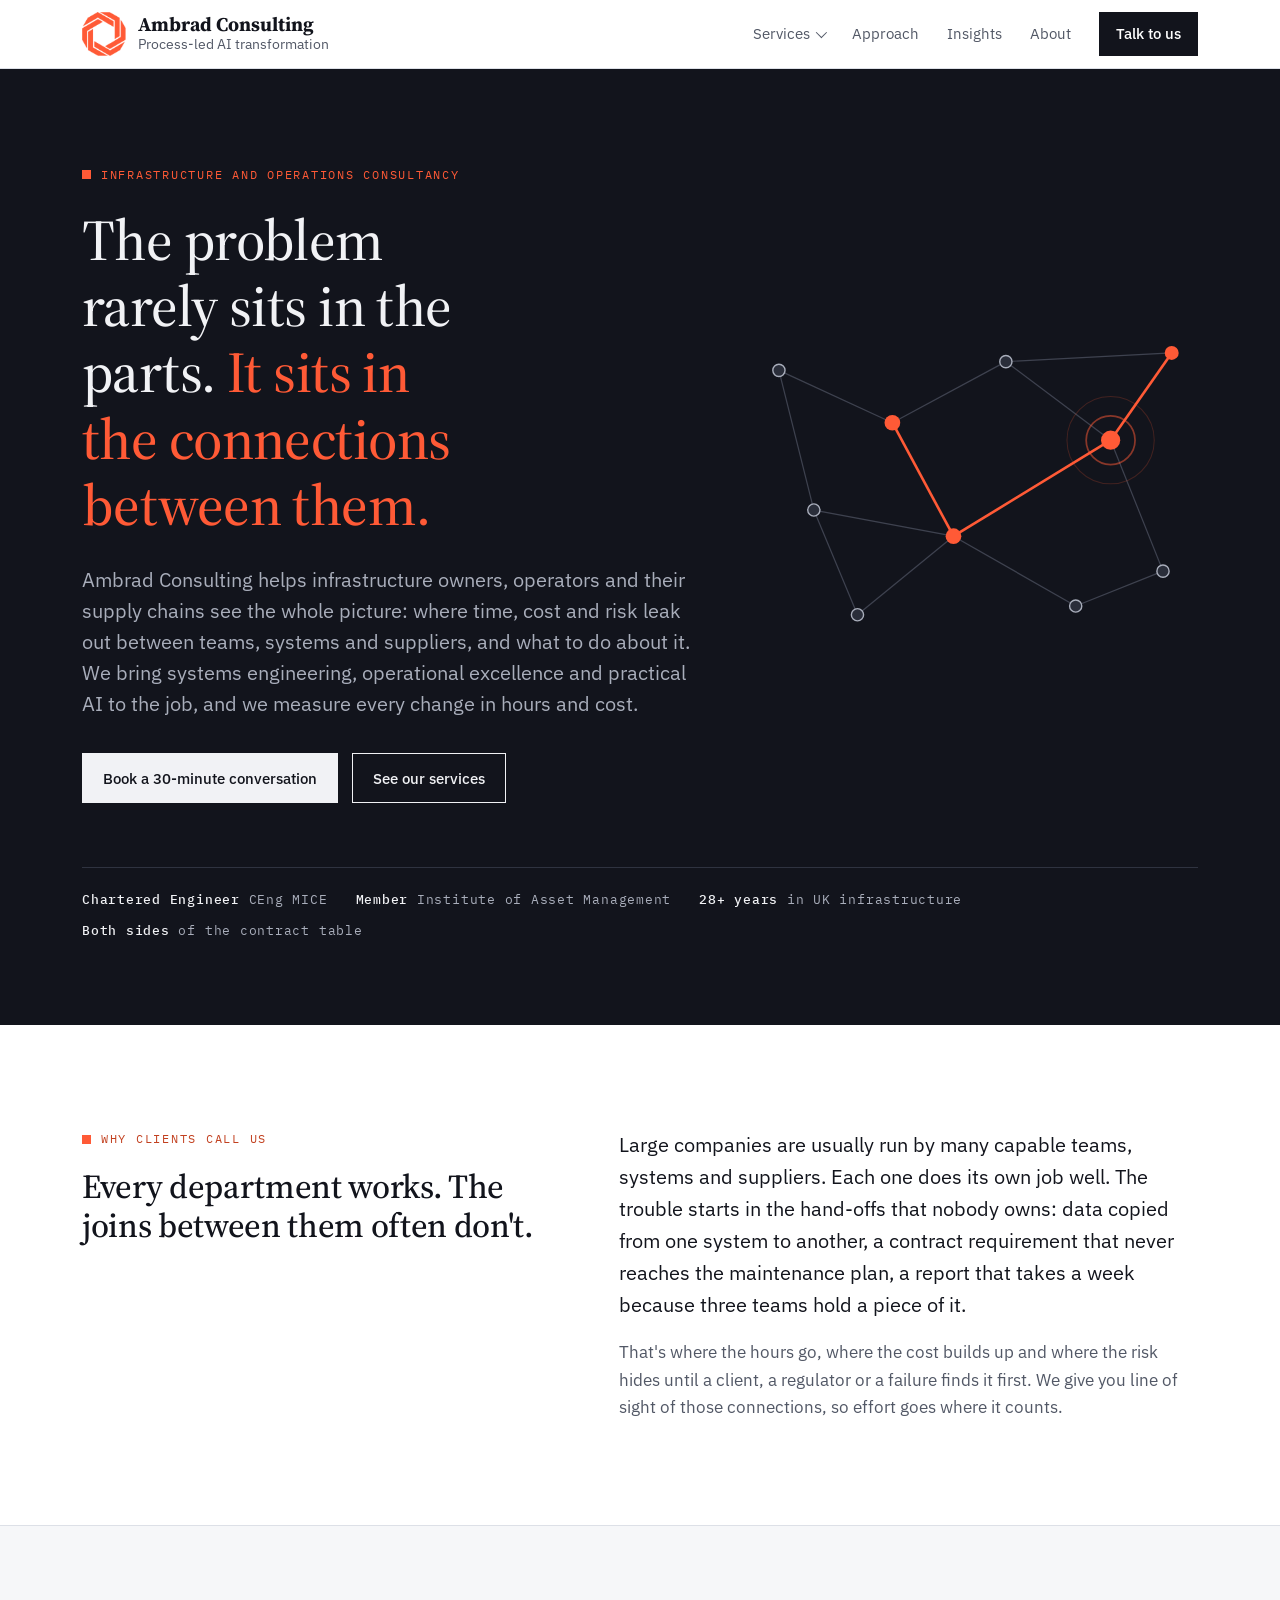
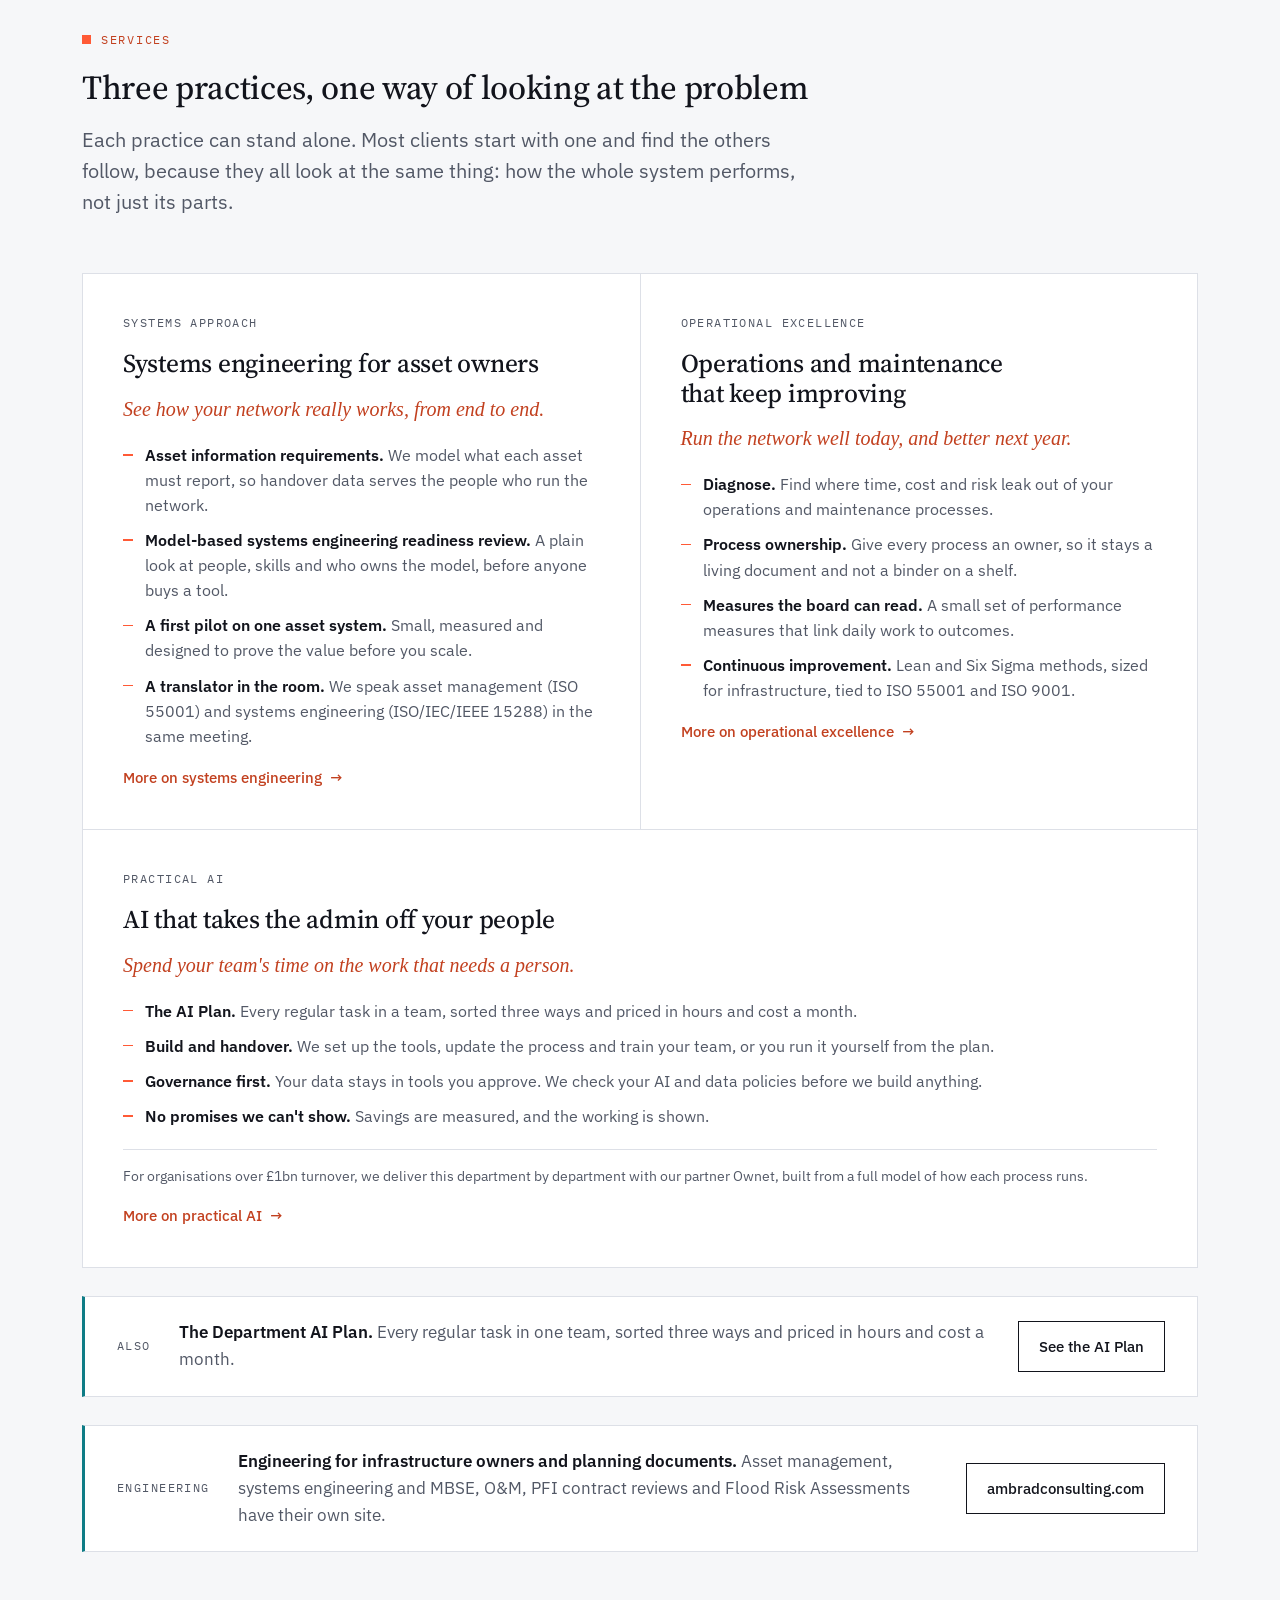
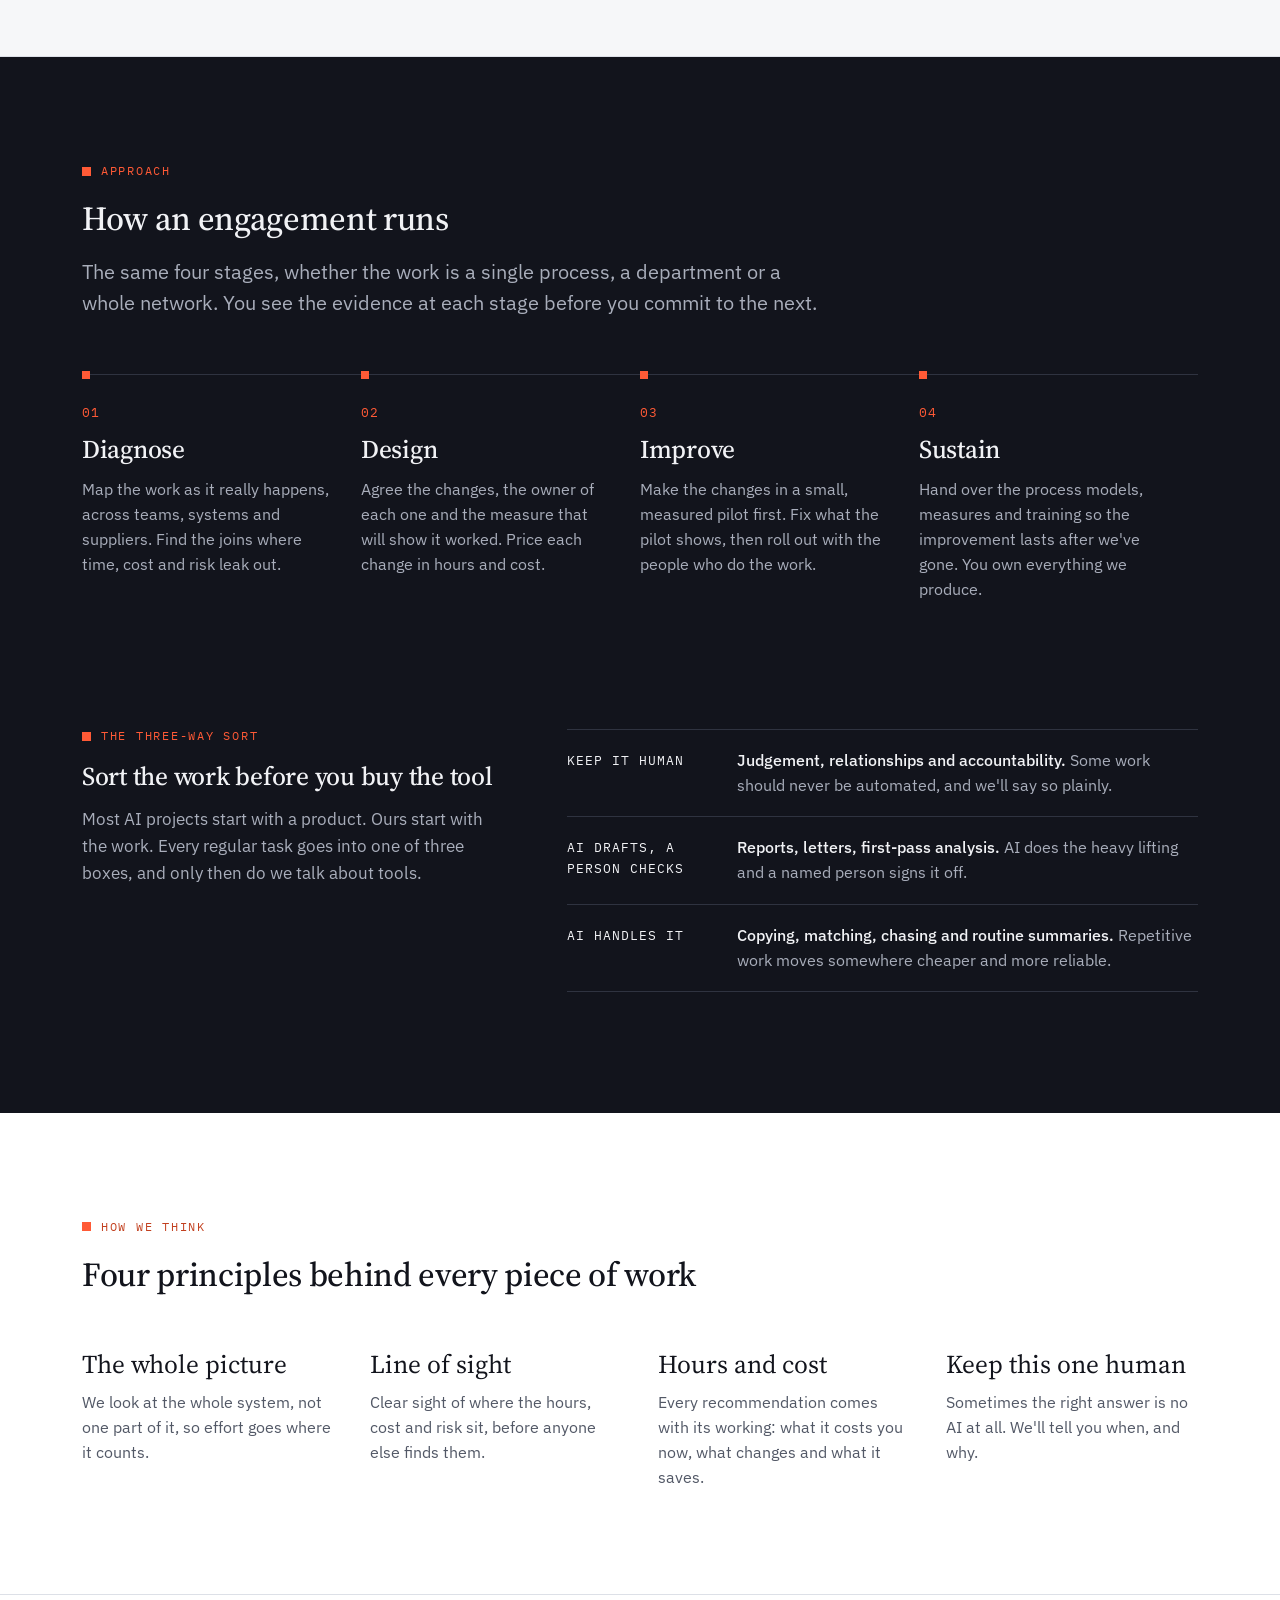
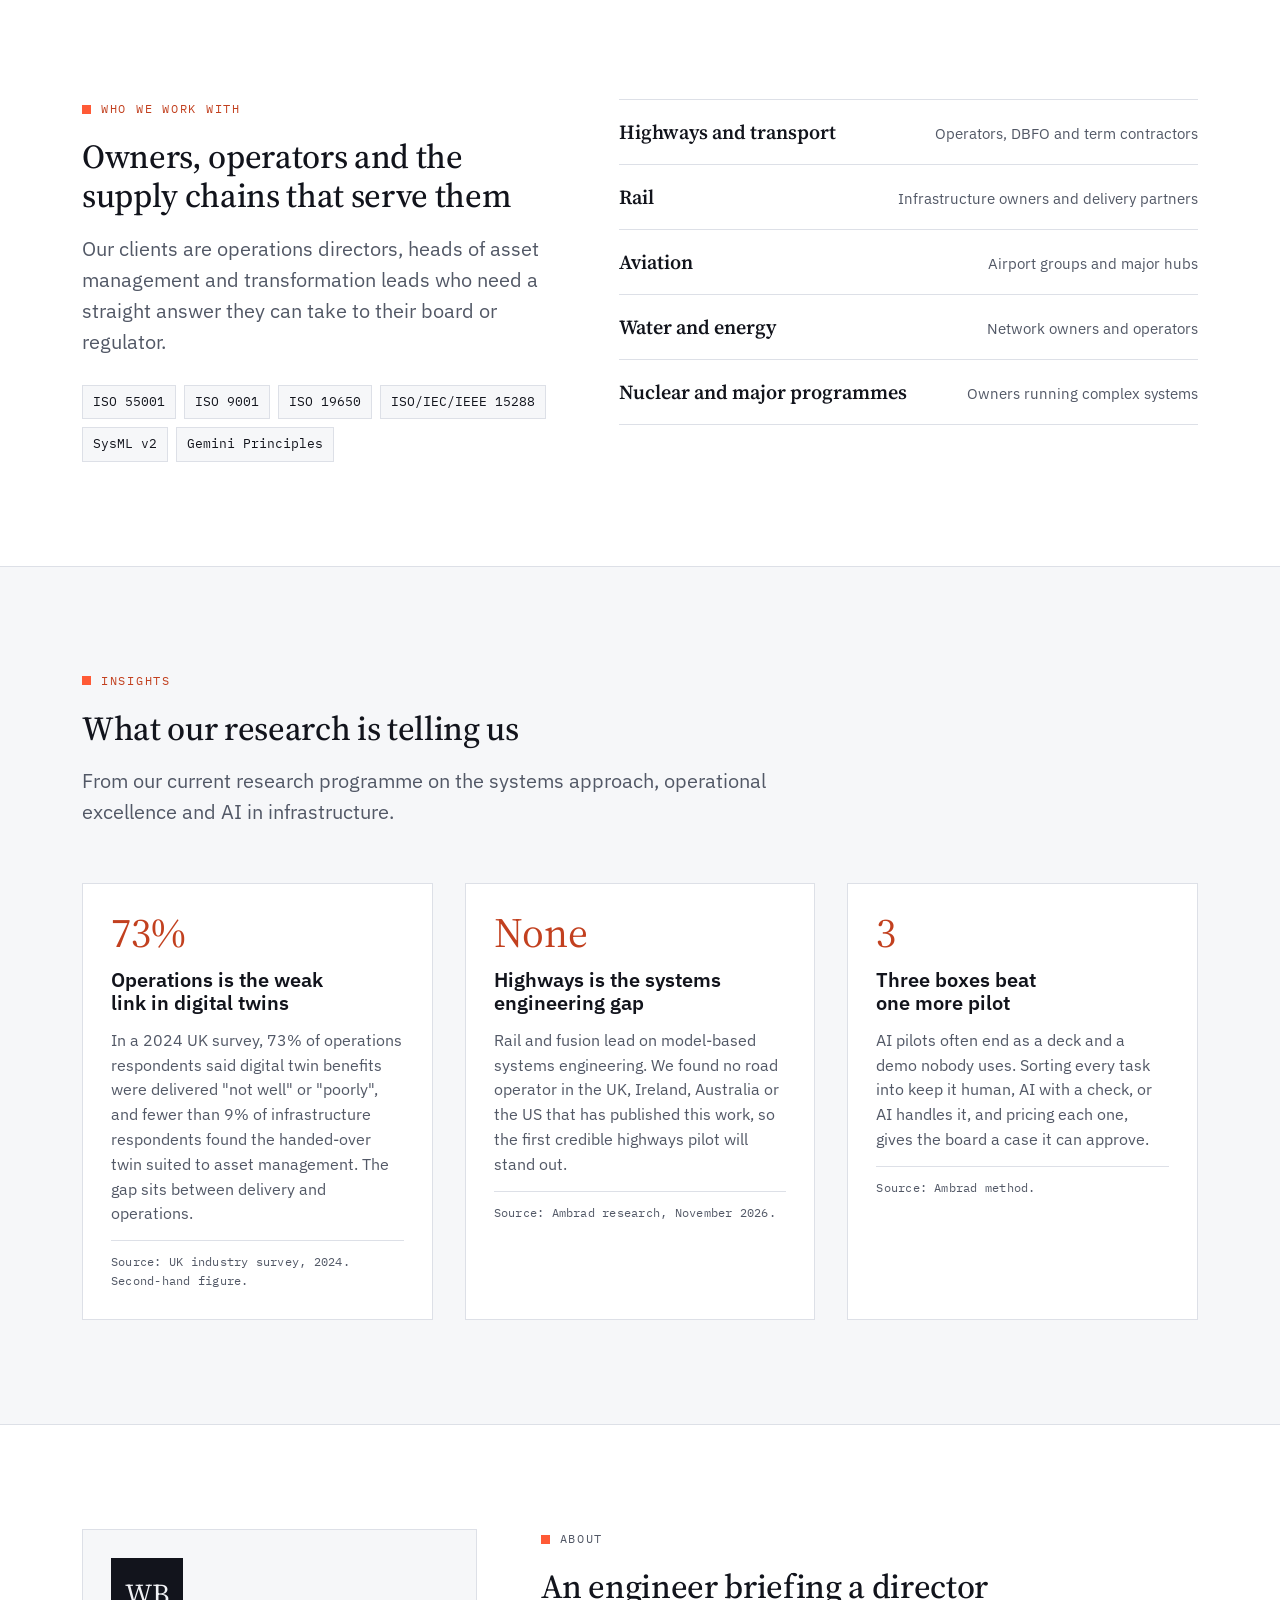
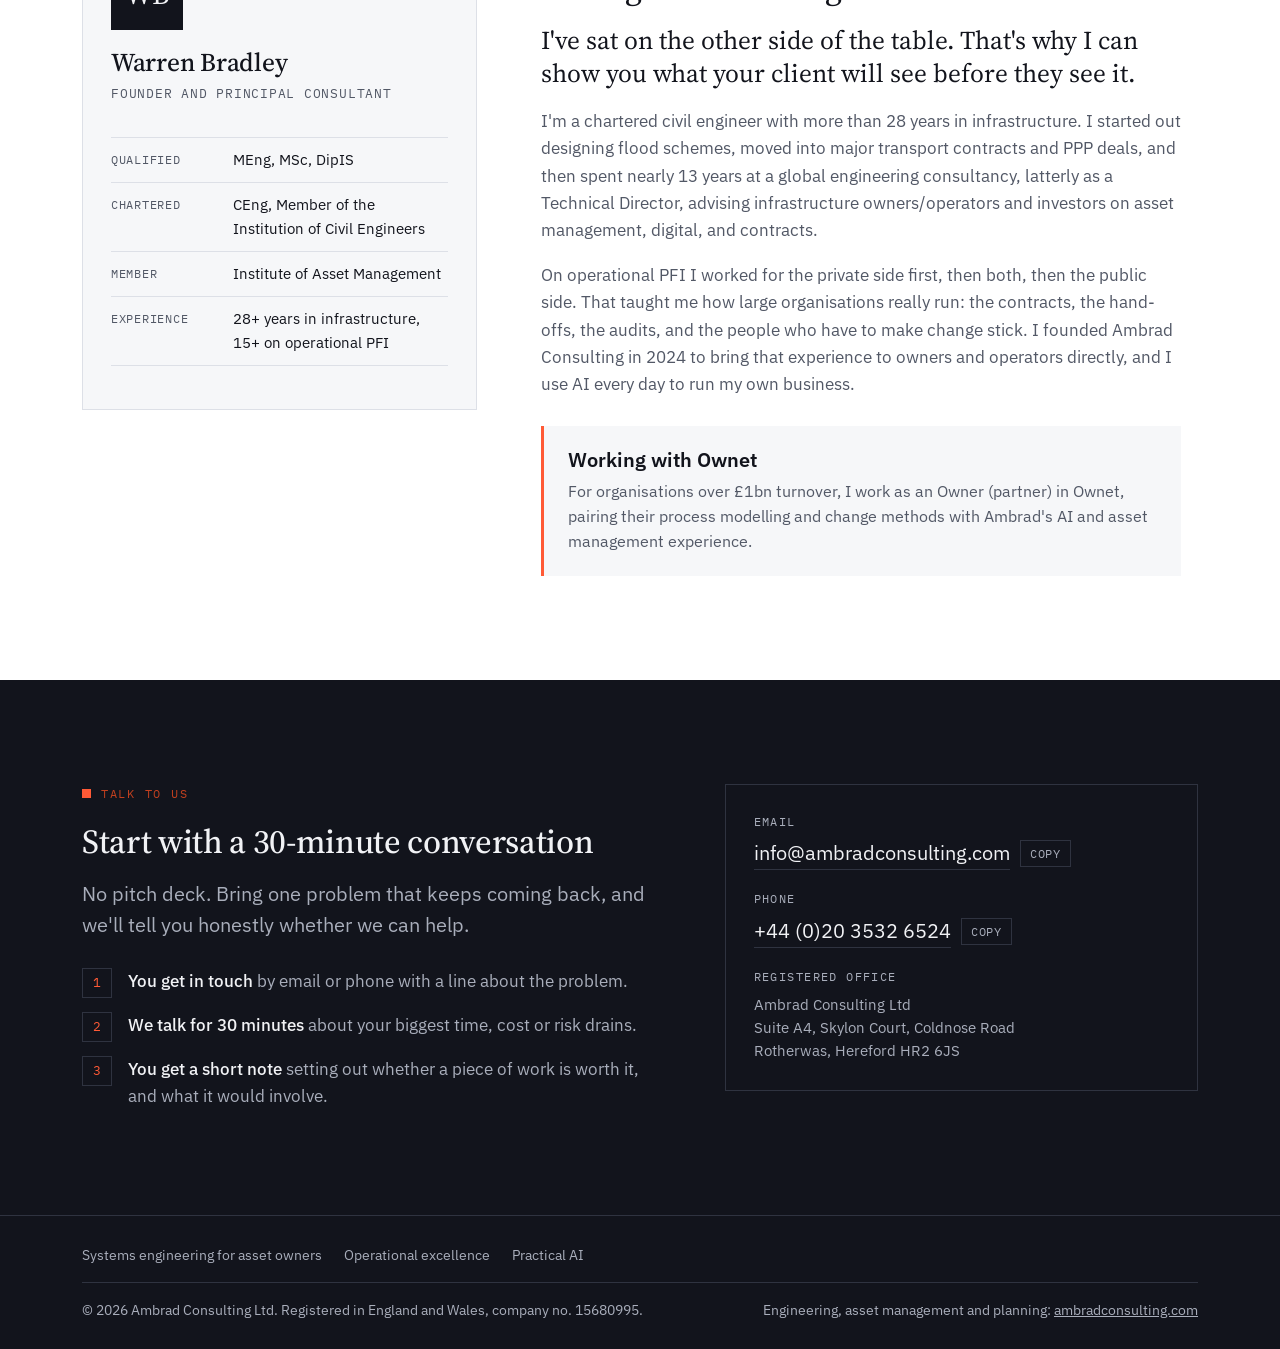
==== commit 1ad881ca: "Focus .uk on digital and AI transformation Three practices (systems engineering, operational excelle" ====
--- a/index.html
+++ b/index.html
@@ -11,7 +11,7 @@
 <meta name="theme-color" content="#12141C">
 <link rel="apple-touch-icon" href="[data-uri]">
 <link rel="icon" type="image/png" href="[data-uri]">
-<script type="application/ld+json">{"@context": "https://schema.org", "@type": "ProfessionalService", "name": "Ambrad Consulting", "legalName": "Ambrad Consulting Ltd", "url": "https://www.ambradconsulting.uk/", "email": "info@ambradconsulting.com", "telephone": "+44 20 3532 6524", "address": {"@type": "PostalAddress", "streetAddress": "Suite A4, Skylon Court, Coldnose Road, Rotherwas", "addressLocality": "Hereford", "postalCode": "HR2 6JS", "addressCountry": "GB"}, "founder": {"@type": "Person", "name": "Warren Bradley", "jobTitle": "Founder and Principal Consultant"}, "areaServed": "GB", "description": "Infrastructure and operations consultancy: systems engineering, operational excellence, practical AI, asset management, and flood risk and planning support.", "@id": "https://www.ambradconsulting.uk/#org", "hasOfferCatalog": {"@type": "OfferCatalog", "name": "Services", "itemListElement": [{"@type": "Offer", "itemOffered": {"@type": "Service", "name": "Systems engineering for asset owners", "url": "https://www.ambradconsulting.uk/systems-engineering.html"}}, {"@type": "Offer", "itemOffered": {"@type": "Service", "name": "Operational excellence", "url": "https://www.ambradconsulting.uk/operational-excellence.html"}}, {"@type": "Offer", "itemOffered": {"@type": "Service", "name": "Practical AI", "url": "https://www.ambradconsulting.uk/ai-consultancy.html"}}, {"@type": "Offer", "itemOffered": {"@type": "Service", "name": "Asset management and contracts", "url": "https://www.ambradconsulting.uk/asset-management.html"}}]}}</script>
+<script type="application/ld+json">{"@context": "https://schema.org", "@type": "ProfessionalService", "name": "Ambrad Consulting", "legalName": "Ambrad Consulting Ltd", "url": "https://www.ambradconsulting.uk/", "email": "info@ambradconsulting.com", "telephone": "+44 20 3532 6524", "address": {"@type": "PostalAddress", "streetAddress": "Suite A4, Skylon Court, Coldnose Road, Rotherwas", "addressLocality": "Hereford", "postalCode": "HR2 6JS", "addressCountry": "GB"}, "founder": {"@type": "Person", "name": "Warren Bradley", "jobTitle": "Founder and Principal Consultant"}, "areaServed": "GB", "description": "Process-led AI transformation for infrastructure and operations: practical AI, systems engineering and operational excellence.", "@id": "https://www.ambradconsulting.uk/#org", "sameAs": ["https://www.ambradconsulting.com/"], "hasOfferCatalog": {"@type": "OfferCatalog", "name": "Services", "itemListElement": [{"@type": "Offer", "itemOffered": {"@type": "Service", "name": "Systems engineering for asset owners", "url": "https://www.ambradconsulting.uk/systems-engineering.html"}}, {"@type": "Offer", "itemOffered": {"@type": "Service", "name": "Operational excellence", "url": "https://www.ambradconsulting.uk/operational-excellence.html"}}, {"@type": "Offer", "itemOffered": {"@type": "Service", "name": "Practical AI", "url": "https://www.ambradconsulting.uk/ai-consultancy.html"}}]}}</script>
 <style>:root{padding-top:env(safe-area-inset-top,0px);padding-bottom:env(safe-area-inset-bottom,0px)}body{margin:0}img{max-width:100%}[hidden]{display:none!important}</style>
 <title>Ambrad Consulting</title>
 <meta name="claude:viewport-fit-sides" content="cover">
@@ -256,6 +256,7 @@
 .menu-panel .menu-label{font-family:var(--font-mono);font-size:0.72rem;letter-spacing:0.12em;text-transform:uppercase;color:var(--muted);padding:10px 12px 4px}
 .menu-panel .sub{padding-left:24px}
 .menu-panel{max-height:calc(100vh - 100px);overflow:auto}
+.svc-grid .svc:last-child:nth-child(odd){grid-column:1/-1}
 .svc .more{margin-top:auto;font-weight:500;font-size:0.95rem;color:var(--coral-text);text-decoration:none;display:inline-flex;gap:8px;align-items:center}
 .svc .more:hover{text-decoration:underline}
 .also{margin-top:clamp(20px,3vw,28px);display:grid;grid-template-columns:auto minmax(0,1fr) auto;gap:16px 28px;align-items:center;padding:22px clamp(20px,3vw,32px);border:1px solid var(--line);border-left:3px solid #0E7C86;background:var(--bg)}
@@ -324,7 +325,7 @@
       <span><span class="brand-name">Ambrad Consulting</span><span class="brand-sub">Process-led AI transformation</span></span>
     </a>
     <nav class="nav" aria-label="Main">
-      <details class="dd"><summary>Services</summary><div class="dd-panel"><a href="systems-engineering.html">Systems engineering</a><a href="operational-excellence.html">Operational excellence</a><a href="ai-consultancy.html">Practical AI</a><a href="asset-management.html">Asset management and contracts</a></div></details>
+      <details class="dd"><summary>Services</summary><div class="dd-panel"><a href="systems-engineering.html">Systems engineering</a><a href="operational-excellence.html">Operational excellence</a><a href="ai-consultancy.html">Practical AI</a></div></details>
       <a href="#approach">Approach</a>
       <a href="#insights">Insights</a>
       <a href="#about">About</a>
@@ -334,7 +335,7 @@
       <summary>Menu</summary>
       <div class="menu-panel">
         <span class="menu-label">Services</span>
-        <a class="sub" href="systems-engineering.html">Systems engineering</a><a class="sub" href="operational-excellence.html">Operational excellence</a><a class="sub" href="ai-consultancy.html">Practical AI</a><a class="sub" href="asset-management.html">Asset management and contracts</a>
+        <a class="sub" href="systems-engineering.html">Systems engineering</a><a class="sub" href="operational-excellence.html">Operational excellence</a><a class="sub" href="ai-consultancy.html">Practical AI</a>
         <a href="#approach">Approach</a>
         <a href="#insights">Insights</a>
         <a href="#about">About</a>
@@ -415,7 +416,7 @@
     <div class="wrap">
       <div class="section-head">
         <p class="eyebrow">Services</p>
-        <h2 id="services-title">Four practices, one way of looking at the problem</h2>
+        <h2 id="services-title">Three practices, one way of looking at the problem</h2>
         <p class="lede">Each practice can stand alone. Most clients start with one and find the others follow, because they all look at the same thing: how the whole system performs, not just its parts.</p>
       </div>
       <div class="svc-grid">
@@ -456,18 +457,6 @@
           <p class="note">For organisations over £1bn turnover, we deliver this department by department with our partner Ownet, built from a full model of how each process runs.</p>
           <a class="more" href="ai-consultancy.html">More on practical AI <span aria-hidden="true">&rarr;</span></a>
         </article>
-        <article class="svc">
-          <p class="svc-tag">Asset management and contracts</p>
-          <h3>The Client's-Eye Review</h3>
-          <p class="promise">See what your client will find, in pounds, before they find it.</p>
-          <ul>
-            <li><b>Deductions exposure.</b> For highways operators and contractors: where performance deductions are likely, and what they'd cost.</li>
-            <li><b>Handback readiness.</b> For PFI and PPP contracts nearing expiry: the condition gap and its price, while there's still time to act.</li>
-            <li><b>Asset management maturity.</b> Joined-up data, systems and processes decide who finds the problem first.</li>
-            <li><b>Maintenance spend in the right places.</b> Hard numbers that help the board say yes to the right work, and stop the wrong work.</li>
-          </ul>
-          <a class="more" href="asset-management.html">More on the Client's-Eye Review <span aria-hidden="true">&rarr;</span></a>
-        </article>
       </div>
       <div class="also">
         <p class="tag">Also</p>
@@ -476,7 +465,7 @@
       </div>
       <div class="also">
         <p class="tag">Engineering</p>
-        <p><b>Flood Risk Assessments and planning documents.</b> Our engineering and planning work has its own site.</p>
+        <p><b>Engineering for infrastructure owners and planning documents.</b> Asset management, systems engineering and MBSE, O&amp;M, PFI contract reviews and Flood Risk Assessments have their own site.</p>
         <a href="https://www.ambradconsulting.com/" class="btn ghost">ambradconsulting.com</a>
       </div>
     </div>
@@ -636,9 +625,9 @@
 
 <footer class="site-footer">
   <div class="wrap">
-    <nav class="foot-nav" aria-label="Services"><a href="systems-engineering.html">Systems engineering for asset owners</a><a href="operational-excellence.html">Operational excellence</a><a href="ai-consultancy.html">Practical AI</a><a href="asset-management.html">Asset management and contracts</a></nav>
+    <nav class="foot-nav" aria-label="Services"><a href="systems-engineering.html">Systems engineering for asset owners</a><a href="operational-excellence.html">Operational excellence</a><a href="ai-consultancy.html">Practical AI</a></nav>
     <span>© <span id="yr">2026</span> Ambrad Consulting Ltd. Registered in England and Wales, company no. 15680995.</span>
-    <span>Flood risk and planning: <a href="https://www.ambradconsulting.com/">ambradconsulting.com</a></span>
+    <span>Engineering, asset management and planning: <a href="https://www.ambradconsulting.com/">ambradconsulting.com</a></span>
   </div>
 </footer>
 
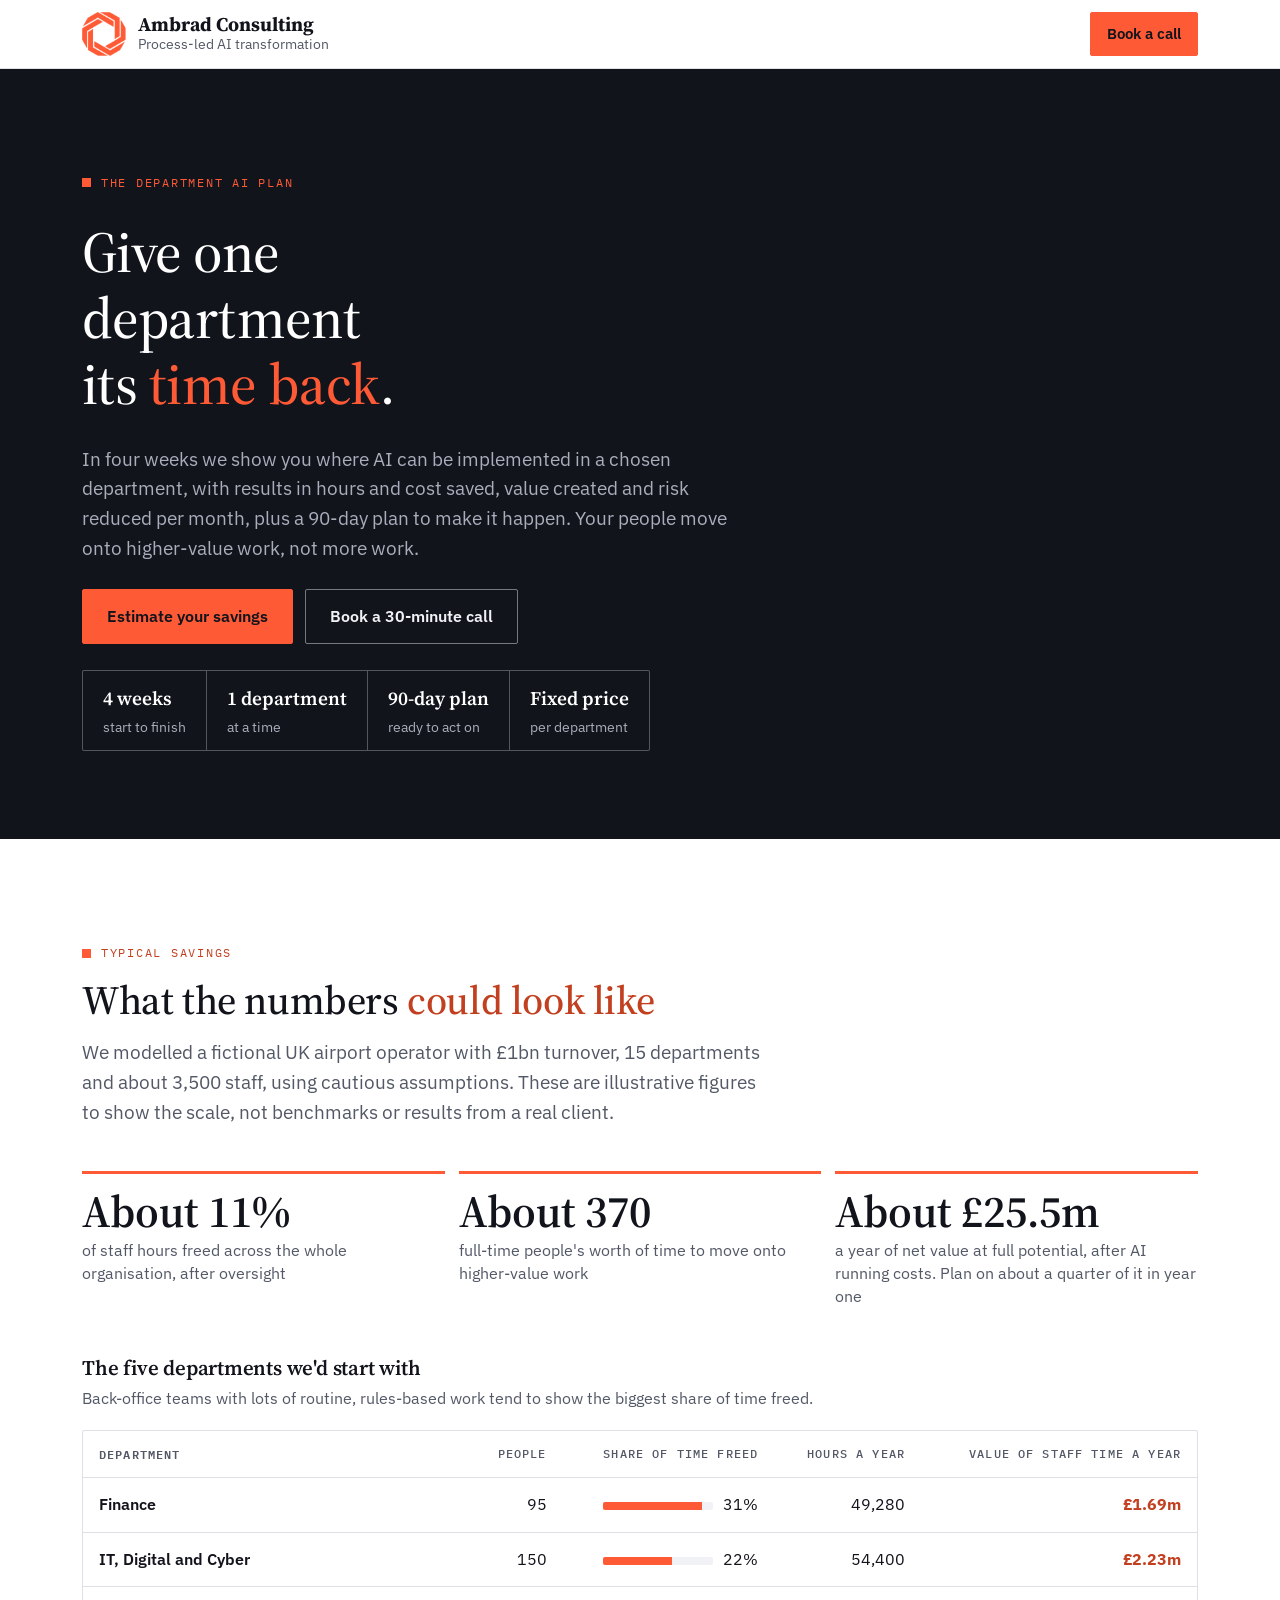
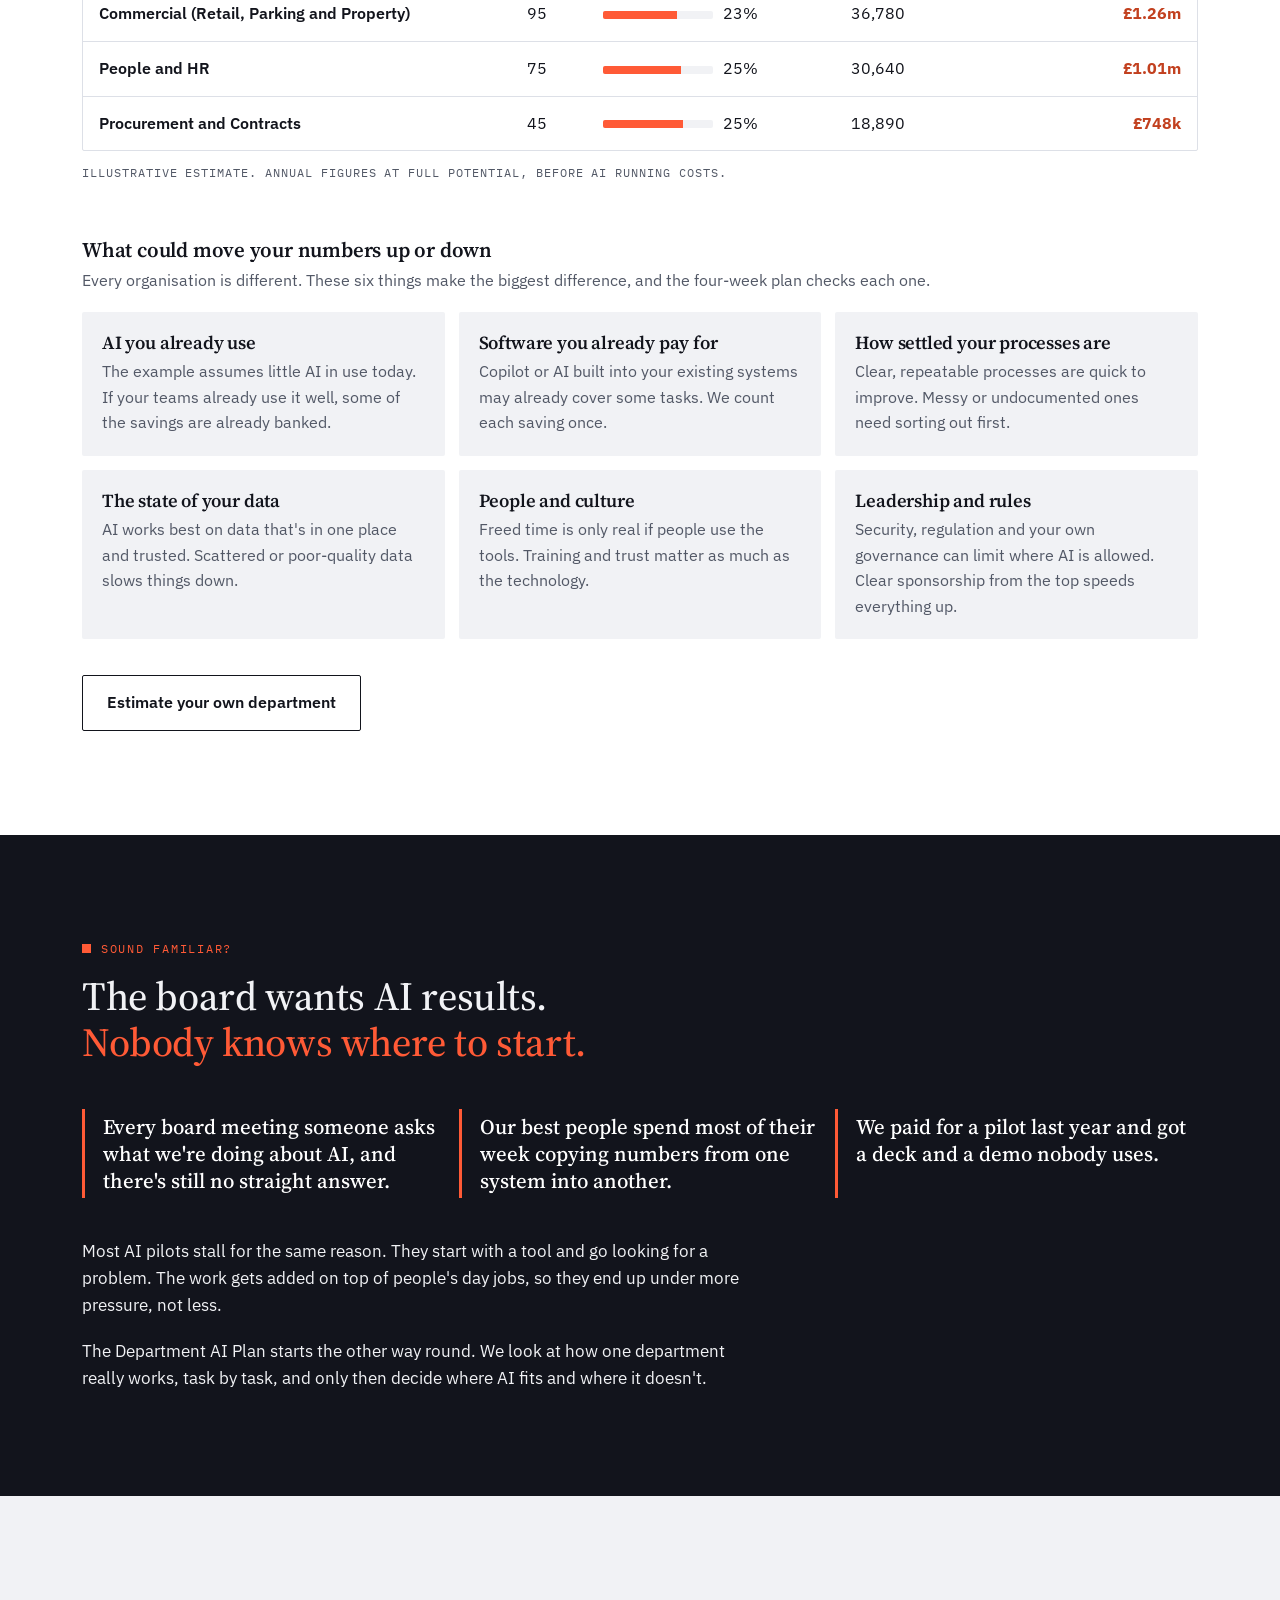
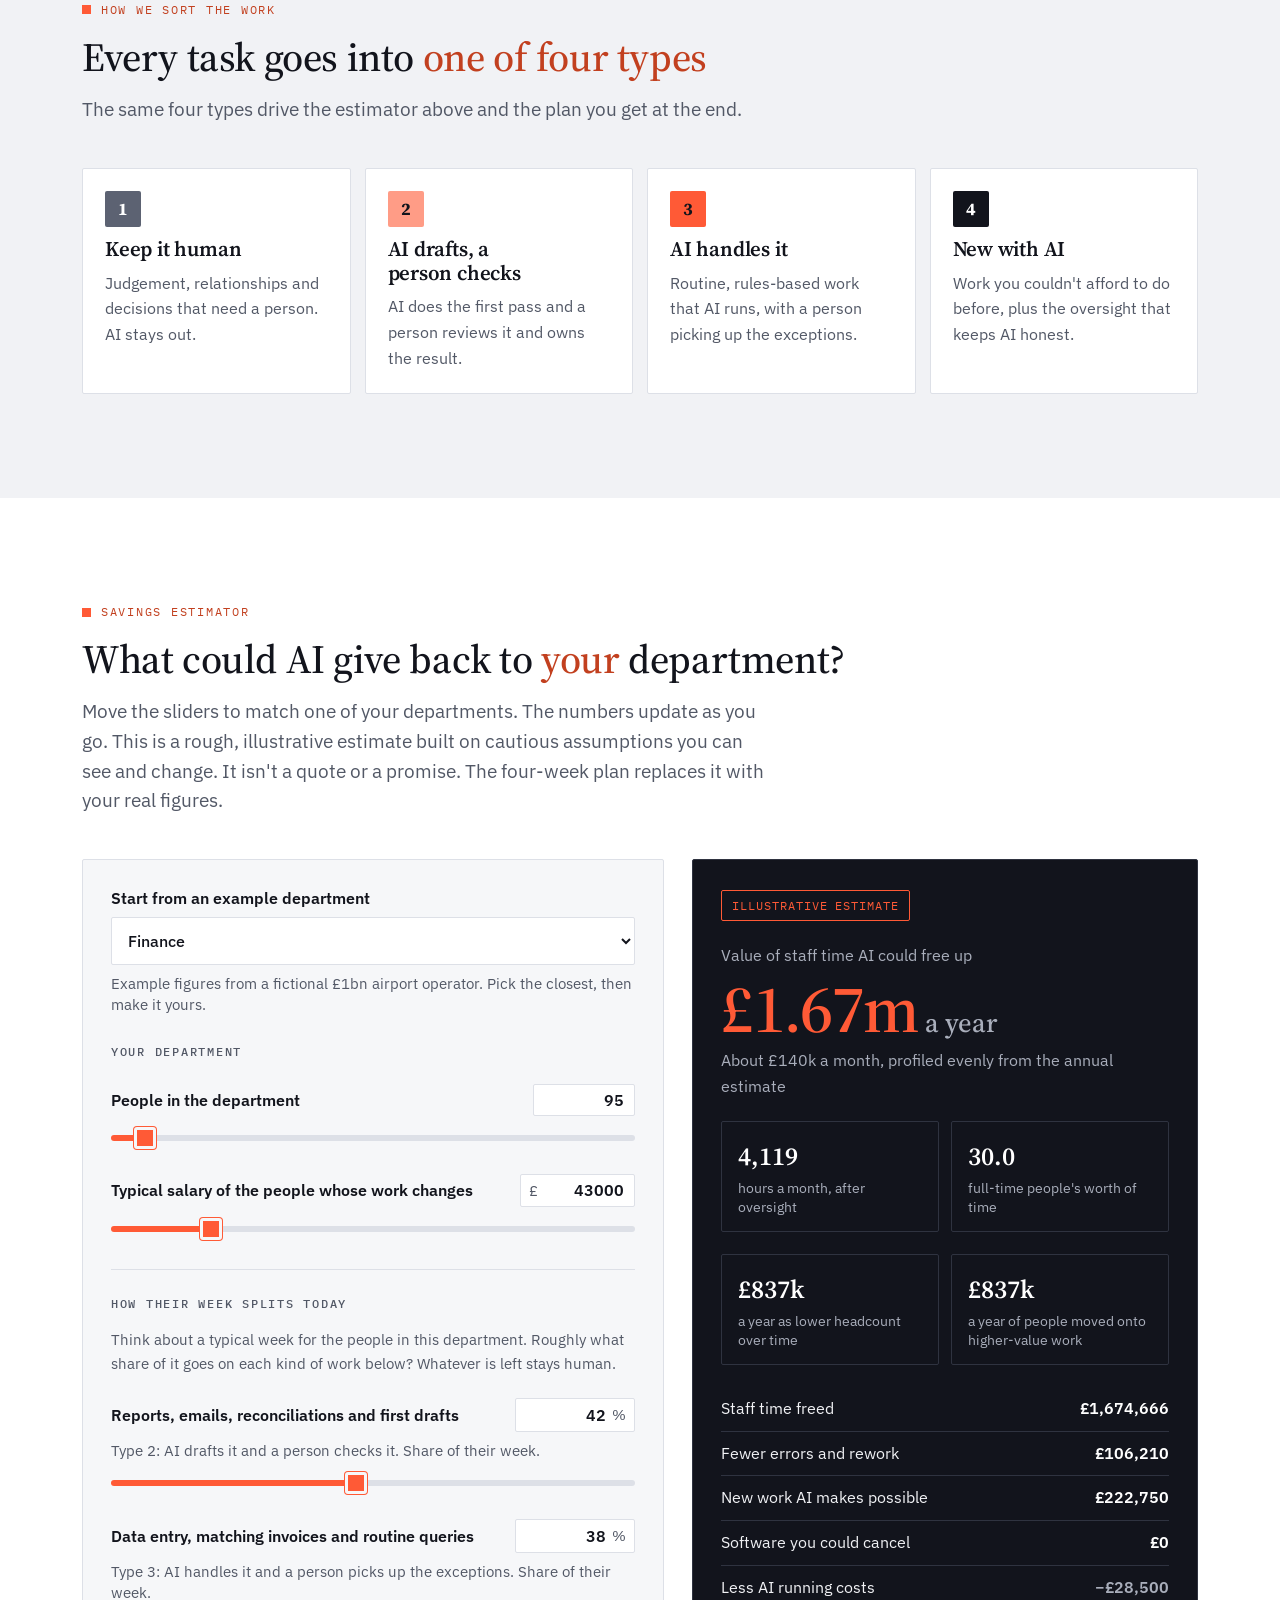
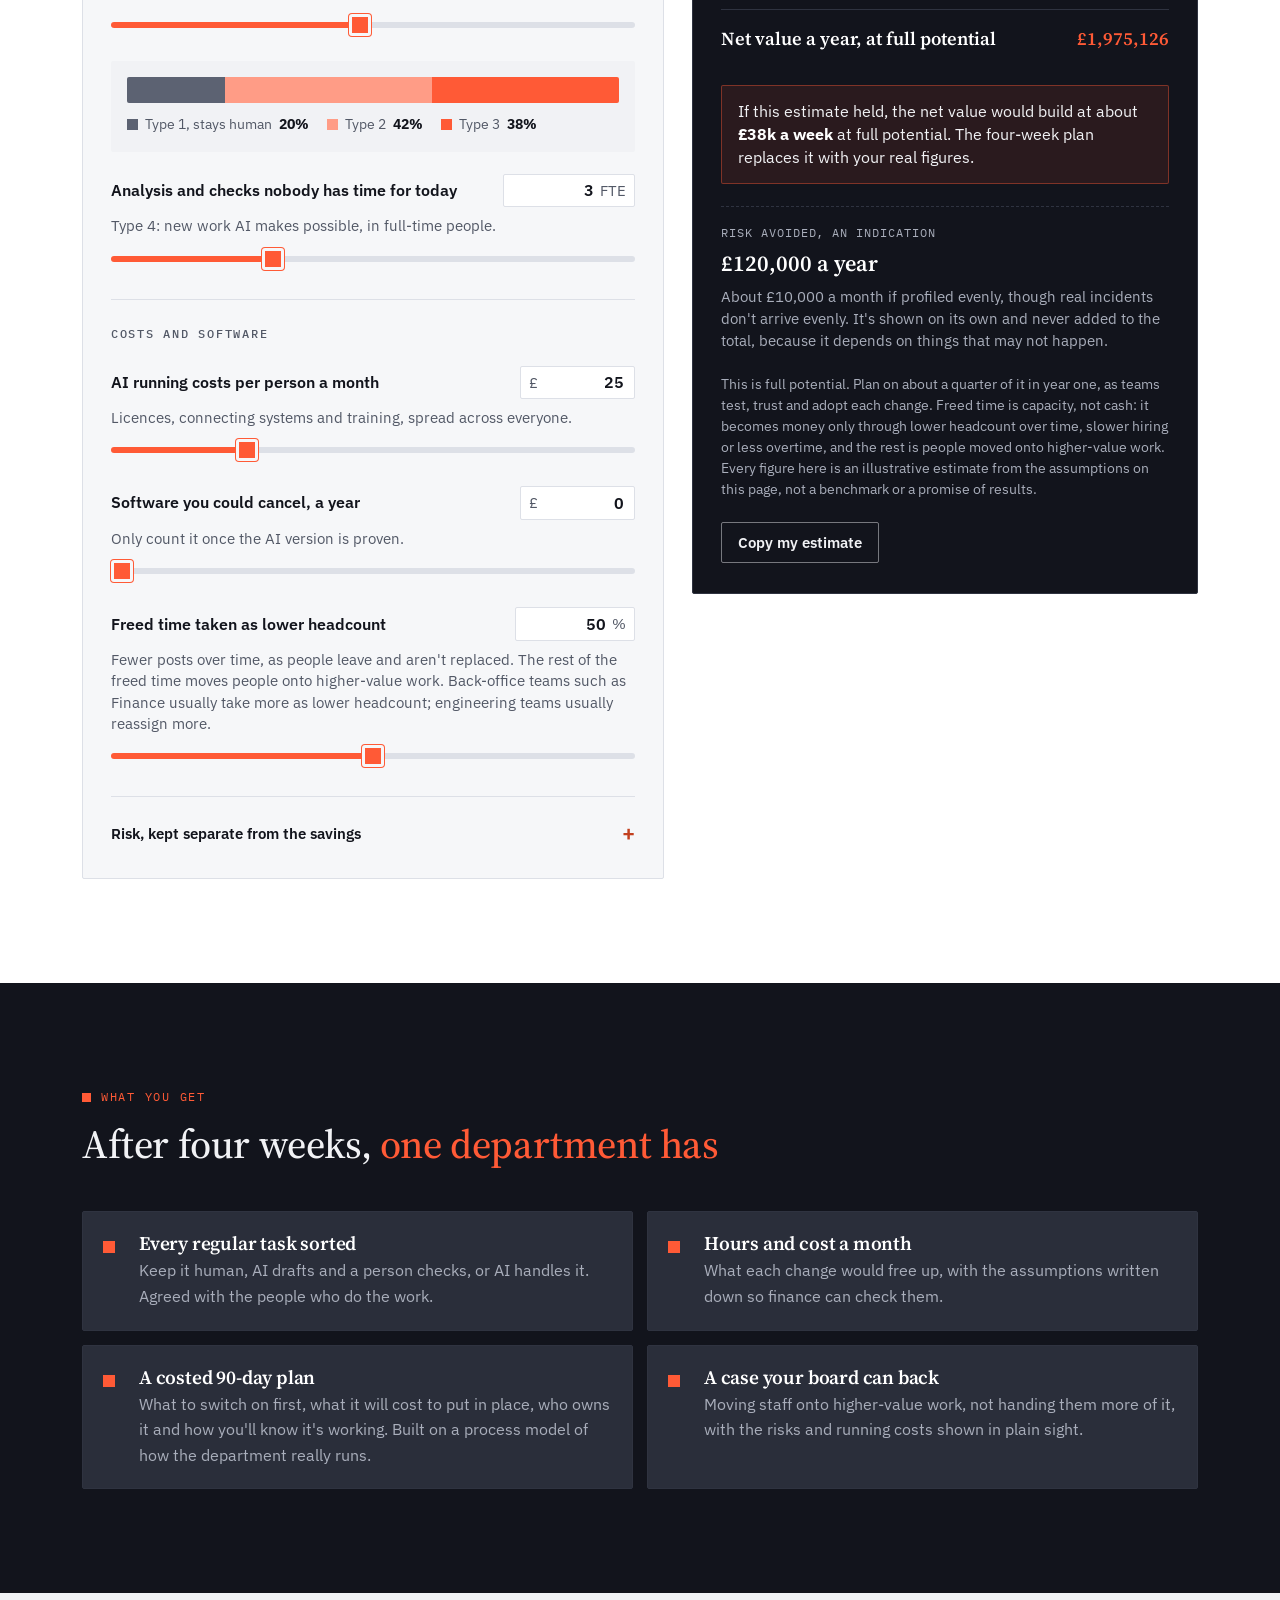
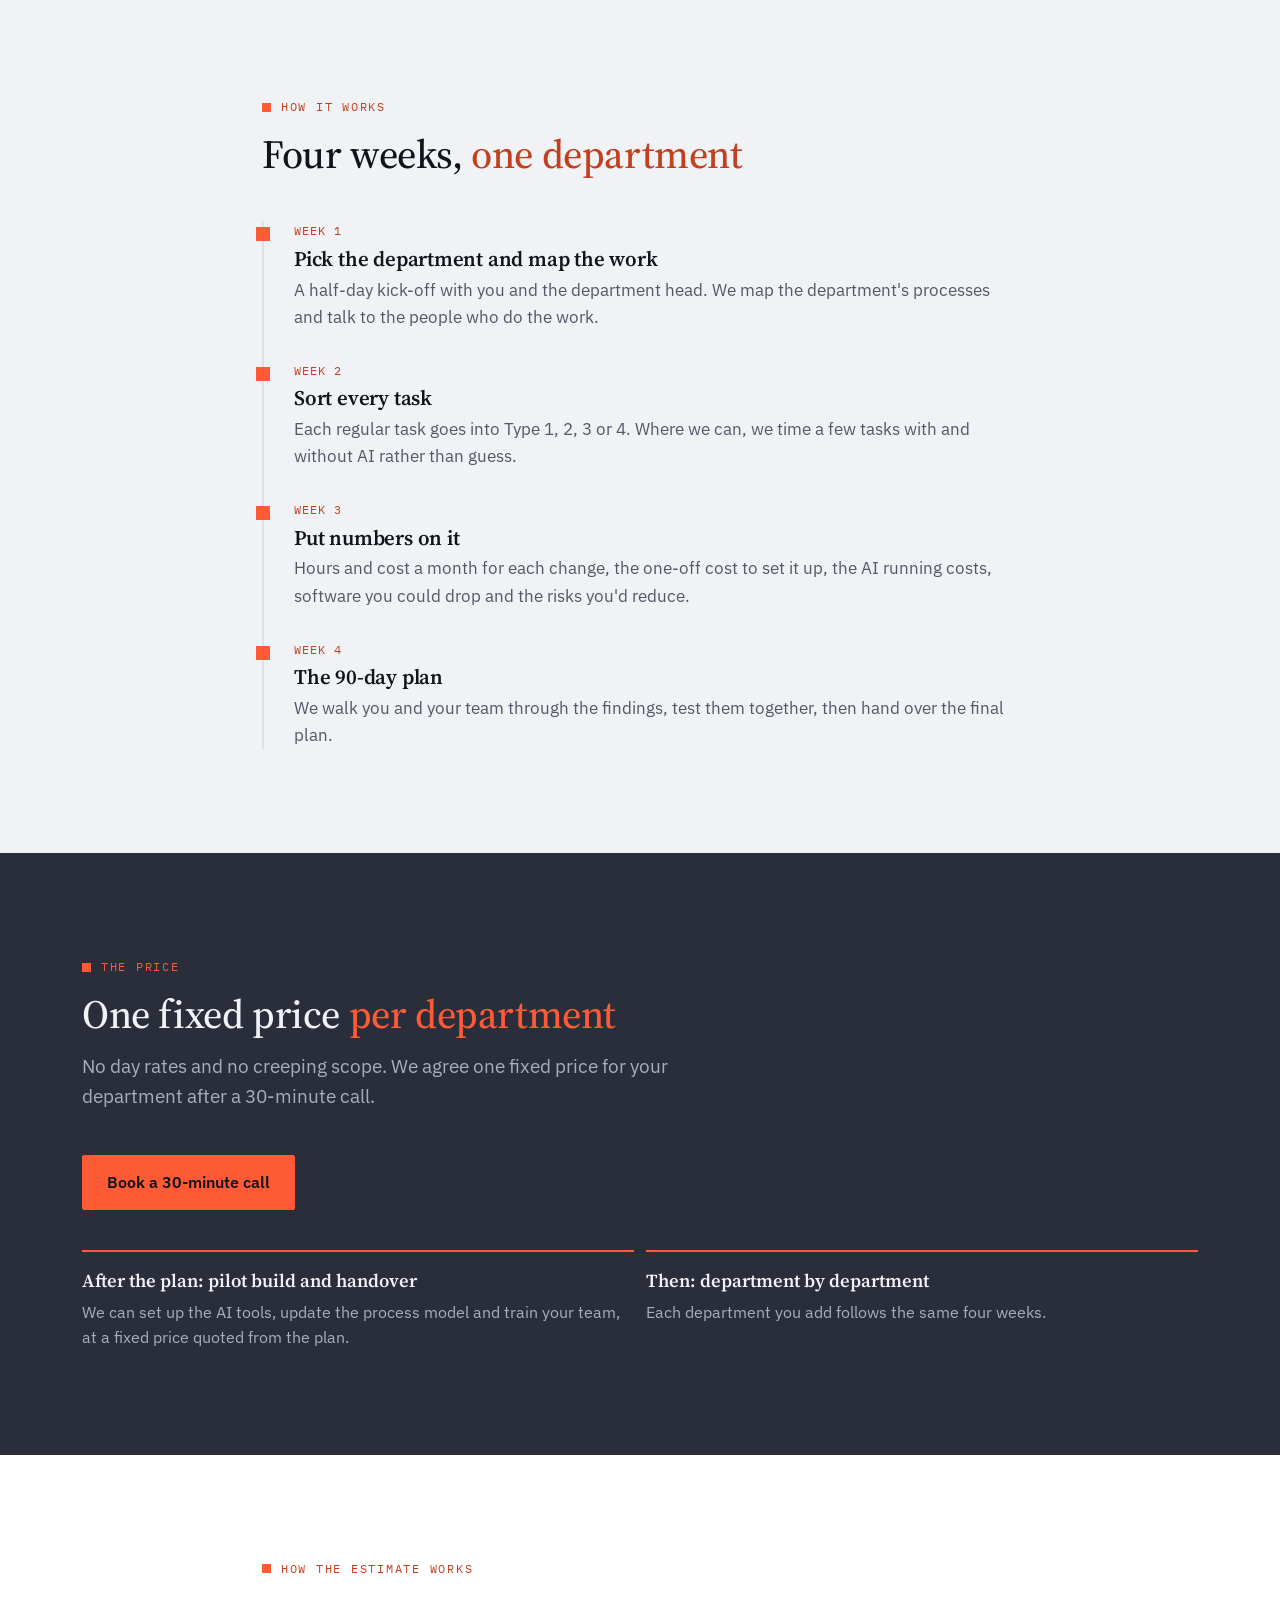
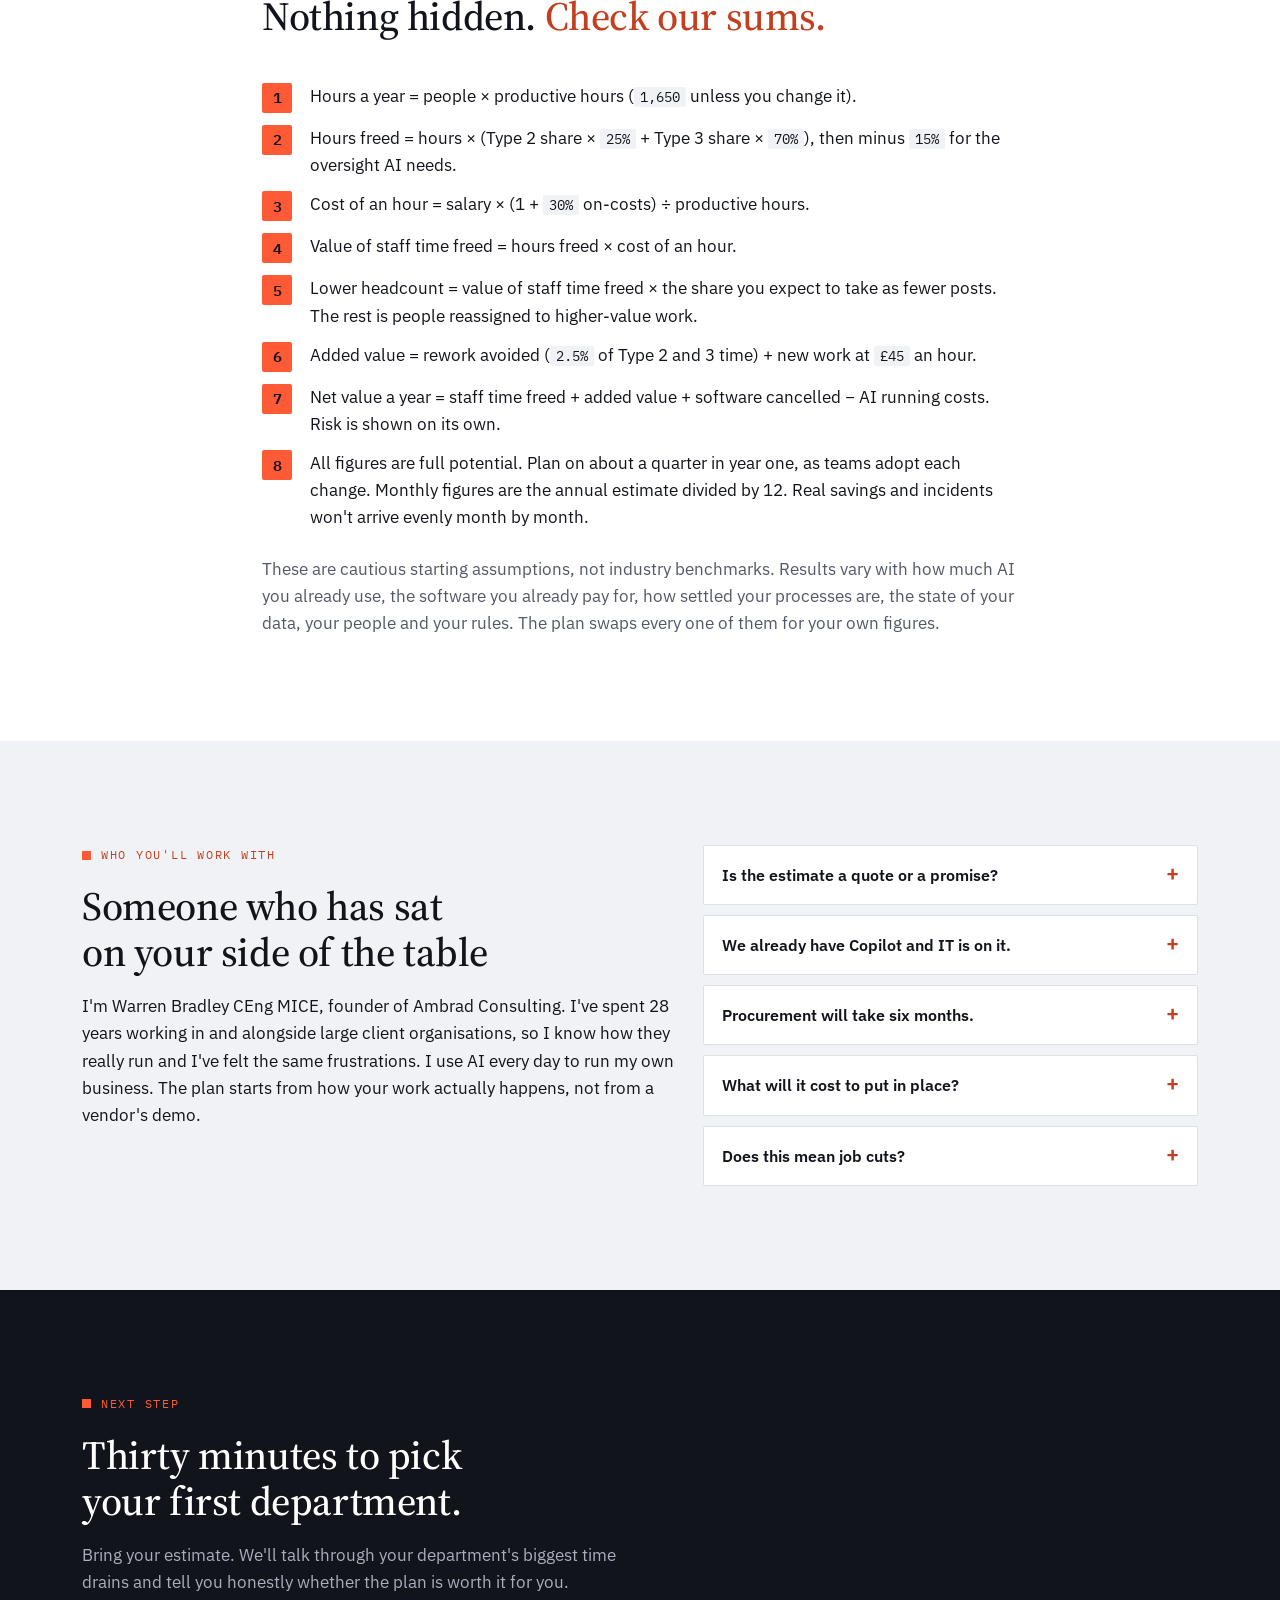
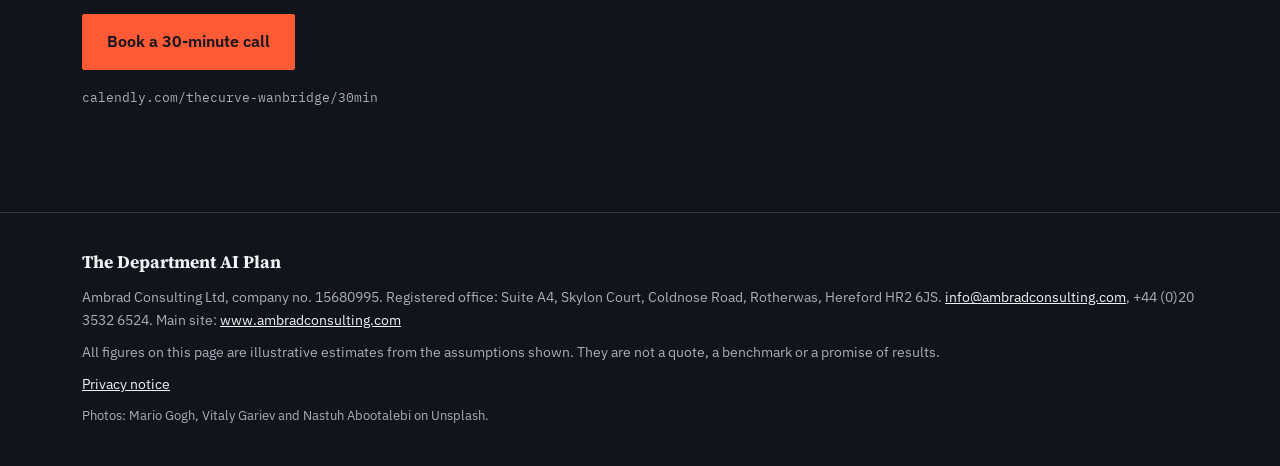
==== commit 97f95117: "Add privacy notice link Part of the 25 Nov 2026 security and UK GDPR fixes.  Co-Authored-By: Claude " ====
--- a/index.html
+++ b/index.html
@@ -3,651 +3,742 @@
 <head>
 <meta charset="utf-8">
 <meta name="viewport" content="width=device-width, initial-scale=1, viewport-fit=cover">
+<meta name="theme-color" content="#12141C">
+<title>The Department AI Plan | Ambrad Consulting</title>
 <link rel="canonical" href="https://www.ambradconsulting.uk/">
-<meta property="og:type" content="website">
-<meta property="og:title" content="Ambrad Consulting">
-<meta property="og:description" content="The problem rarely sits in the parts. It sits in the connections between them. Systems engineering, operational excellence, practical AI and asset management for infrastructure owners and operators.">
-<meta property="og:url" content="https://www.ambradconsulting.uk/">
-<meta name="theme-color" content="#12141C">
-<link rel="apple-touch-icon" href="[data-uri]">
-<link rel="icon" type="image/png" href="[data-uri]">
-<script type="application/ld+json">{"@context": "https://schema.org", "@type": "ProfessionalService", "name": "Ambrad Consulting", "legalName": "Ambrad Consulting Ltd", "url": "https://www.ambradconsulting.uk/", "email": "info@ambradconsulting.com", "telephone": "+44 20 3532 6524", "address": {"@type": "PostalAddress", "streetAddress": "Suite A4, Skylon Court, Coldnose Road, Rotherwas", "addressLocality": "Hereford", "postalCode": "HR2 6JS", "addressCountry": "GB"}, "founder": {"@type": "Person", "name": "Warren Bradley", "jobTitle": "Founder and Principal Consultant"}, "areaServed": "GB", "description": "Process-led AI transformation for infrastructure and operations: practical AI, systems engineering and operational excellence.", "@id": "https://www.ambradconsulting.uk/#org", "sameAs": ["https://www.ambradconsulting.com/"], "hasOfferCatalog": {"@type": "OfferCatalog", "name": "Services", "itemListElement": [{"@type": "Offer", "itemOffered": {"@type": "Service", "name": "Systems engineering for asset owners", "url": "https://www.ambradconsulting.uk/systems-engineering.html"}}, {"@type": "Offer", "itemOffered": {"@type": "Service", "name": "Operational excellence", "url": "https://www.ambradconsulting.uk/operational-excellence.html"}}, {"@type": "Offer", "itemOffered": {"@type": "Service", "name": "Practical AI", "url": "https://www.ambradconsulting.uk/ai-consultancy.html"}}]}}</script>
-<style>:root{padding-top:env(safe-area-inset-top,0px);padding-bottom:env(safe-area-inset-bottom,0px)}body{margin:0}img{max-width:100%}[hidden]{display:none!important}</style>
-<title>Ambrad Consulting</title>
-<meta name="claude:viewport-fit-sides" content="cover">
-<meta name="description" content="Ambrad Consulting helps infrastructure owners, operators and their supply chains see the whole picture: systems engineering, operational excellence, practical AI and asset management, led by a Chartered Engineer.">
+<meta name="description" content="Estimate the staff time AI could give back to one department, in hours and cost, then get a four-week plan to make it happen.">
 <link rel="preconnect" href="https://fonts.googleapis.com">
 <link rel="preconnect" href="https://fonts.gstatic.com" crossorigin>
 <link rel="stylesheet" href="https://fonts.googleapis.com/css2?family=IBM+Plex+Mono:wght@400;500&family=IBM+Plex+Sans:ital,wght@0,400;0,500;0,600;1,400&family=Source+Serif+4:opsz,wght@8..60,400;8..60,500;8..60,600;8..60,700&display=swap">
 <style>
-/* Layout: left-aligned consultancy grid. Light reading surfaces, ink bands for the thesis and the method, coral only on the connections. */
+/* Layout: dark photo bands (hero, Sound familiar, Next step) alternating with ink, graphite and light mist bands. Coral for buttons, numbers and rules. */
 :root{
-  --ink:#12141C;        /* brand ink, from the Ambrad graphic design work */
-  --graphite:#2A2E3A;
-  --steel:#5C6272;
-  --mist:#F1F2F5;
-  --line:#DDE0E7;
-  --coral:#FF5A36;      /* brand accent: used for connections only */
-  --coral-text:#C2401F; /* coral dark enough for small text on light */
-  --bg:#FFFFFF;
-  --surface:#F6F7F9;
-  --fg:#12141C;
-  --muted:#525866;
-  --band:#12141C;       /* dark bands stay dark in both themes */
-  --band-fg:#F1F2F5;
-  --band-muted:#A9AEBB;
-  --band-line:#2F3340;
-  --font-display:"Source Serif 4", "Iowan Old Style", Georgia, "Times New Roman", serif;
-  --font-body:"IBM Plex Sans", "Segoe UI", Roboto, Helvetica, Arial, sans-serif;
-  --font-mono:"IBM Plex Mono", ui-monospace, "SFMono-Regular", Menlo, Consolas, monospace;
-  --step--1:0.875rem; --step-0:1.0625rem; --step-1:1.25rem; --step-2:1.6rem; --step-3:2.1rem; --step-4:clamp(2.3rem, 5vw, 3.6rem);
-  --wrap:1180px;
+  --ink:#12141C; --graphite:#2A2E3A; --steel:#5C6272; --mist:#F1F2F5; --line:#DDE0E7;
+  --coral:#FF5A36; --coral-text:#C2401F;
+  --bg:#FFFFFF; --surface:#F6F7F9; --fg:#12141C; --muted:#525866;
+  --band:#12141C; --band-fg:#F1F2F5; --band-muted:#A9AEBB; --band-line:#2F3340;
+  --font-display:"Source Serif 4","Iowan Old Style",Georgia,"Times New Roman",serif;
+  --font-body:"IBM Plex Sans","Segoe UI",Roboto,Helvetica,Arial,sans-serif;
+  --font-mono:"IBM Plex Mono",ui-monospace,"SFMono-Regular",Menlo,Consolas,monospace;
+  --wrap:1180px; --r:2px;
+  --ink-2:var(--muted); --on-band:var(--band-fg); --on-band-2:var(--band-muted);
+  --t1:#5C6272; --t2:#FF9C86; --t3:#FF5A36; --good:#1F7A4D; --chip-ink:#12141C;
 }
 @media (prefers-color-scheme: dark){
   :root:not([data-theme="light"]){
     --bg:#15171E; --surface:#1C1F28; --fg:#EEF0F4; --muted:#A9AEBB; --line:#2F3340;
     --coral-text:#FF7A5C; --mist:#1C1F28;
     --band:#0D0F14; --band-fg:#EEF0F4; --band-muted:#A9AEBB; --band-line:#2A2E3A;
-    color-scheme:dark;
+    --good:#4CC28A; color-scheme:dark;
   }
 }
 :root[data-theme="dark"]{
   --bg:#15171E; --surface:#1C1F28; --fg:#EEF0F4; --muted:#A9AEBB; --line:#2F3340;
   --coral-text:#FF7A5C; --mist:#1C1F28;
   --band:#0D0F14; --band-fg:#EEF0F4; --band-muted:#A9AEBB; --band-line:#2A2E3A;
-  color-scheme:dark;
+  --good:#4CC28A; color-scheme:dark;
 }
 *{box-sizing:border-box}
-html{scroll-behavior:smooth;scroll-padding-top:84px}
+html{scroll-behavior:smooth;scroll-padding-top:16px}
 @media (prefers-reduced-motion: reduce){html{scroll-behavior:auto}}
-body{background:var(--bg);color:var(--fg);font-family:var(--font-body);font-size:var(--step-0);line-height:1.6;-webkit-font-smoothing:antialiased}
-body::before{content:"";position:fixed;inset:0 0 auto;height:env(safe-area-inset-top,0px);z-index:30;background:var(--bg)}
+body{margin:0;background:var(--bg);color:var(--fg);font-family:var(--font-body);font-size:1.0625rem;line-height:1.6;-webkit-font-smoothing:antialiased}
+img{max-width:100%}
+h1,h2,h3,h4{font-family:var(--font-display);font-weight:500;line-height:1.15;letter-spacing:-0.01em;margin:0;text-wrap:balance}
+h1{font-size:clamp(2.2rem,6vw,3.6rem);font-weight:500}
+h2{font-size:clamp(1.8rem,4vw,2.5rem)}
+h3{font-size:1.3rem;font-weight:600}
+p{margin:0}
 a{color:inherit}
-a:focus-visible,button:focus-visible,summary:focus-visible{outline:2px solid var(--coral);outline-offset:3px;border-radius:2px}
-h1,h2,h3{font-family:var(--font-display);font-weight:500;line-height:1.15;text-wrap:balance;margin:0;letter-spacing:-0.01em}
-p{margin:0}
-.wrap{max-width:var(--wrap);margin:0 auto;padding-left:max(16px, env(safe-area-inset-left,0px));padding-right:max(16px, env(safe-area-inset-right,0px))}
-@media (min-width:720px){.wrap{padding-left:max(32px, env(safe-area-inset-left,0px));padding-right:max(32px, env(safe-area-inset-right,0px))}}
-.eyebrow{font-family:var(--font-mono);font-size:0.78rem;letter-spacing:0.14em;text-transform:uppercase;color:var(--coral-text);display:flex;align-items:center;gap:10px}
-.eyebrow::before{content:"";width:9px;height:9px;background:var(--coral);flex:none}
-.band .eyebrow{color:var(--coral)}
-.lede{font-size:var(--step-1);color:var(--muted);max-width:62ch;line-height:1.55}
-section{padding-block:clamp(56px, 9vw, 104px)}
-.section-head{display:grid;gap:18px;max-width:780px;margin-bottom:clamp(32px,5vw,56px)}
-.section-head h2{font-size:var(--step-3)}
+.inner{max-width:var(--wrap);margin:0 auto;padding-left:max(16px,env(safe-area-inset-left,0px));padding-right:max(16px,env(safe-area-inset-right,0px))}
+@media(min-width:720px){.inner{padding-left:max(32px,env(safe-area-inset-left,0px));padding-right:max(32px,env(safe-area-inset-right,0px))}}
+.narrow{max-width:820px}
+.band{padding-block:clamp(56px,9vw,104px)}
+.band.mist{background:var(--mist)}
+.band.dark{background:var(--band);color:var(--band-fg)}
+.band.graphite{background:var(--graphite);color:var(--band-fg)}
+.photo{background-color:#12141C;background-size:cover;background-position:center;background-repeat:no-repeat;color:var(--band-fg)}
+.stack{display:flex;flex-direction:column;gap:18px}
+.head{display:flex;flex-direction:column;gap:14px;margin-bottom:clamp(28px,5vw,44px);max-width:780px}
+.lede{font-size:1.2rem;color:var(--muted);max-width:62ch;line-height:1.55}
+.dark .lede,.graphite .lede,.photo .lede{color:var(--band-muted)}
+.kicker{display:flex;align-items:center;gap:10px;font-family:var(--font-mono);font-size:.78rem;letter-spacing:.14em;text-transform:uppercase;color:var(--coral-text)}
+.kicker::before{content:"";width:9px;height:9px;background:var(--coral);flex:none}
+.dark .kicker,.graphite .kicker,.photo .kicker{color:var(--coral)}
+.hl{color:var(--coral-text)}
+.dark .hl,.graphite .hl,.photo .hl{color:var(--coral)}
+.mono{font-family:var(--font-mono);font-size:.75rem;letter-spacing:.08em;text-transform:uppercase}
+
+/* Buttons */
+.btns{display:flex;flex-wrap:wrap;gap:12px}
+.btn{display:inline-flex;align-items:center;justify-content:center;gap:10px;font-family:var(--font-body);font-weight:600;font-size:1rem;text-decoration:none;padding:14px 24px;border-radius:var(--r);border:1px solid var(--coral);background:var(--coral);color:#12141C;transition:transform .15s,filter .15s;cursor:pointer}
+.btn:hover{transform:translateY(-2px);filter:brightness(1.06)}
+.btn.ghost{background:transparent;color:var(--band-fg);border-color:rgba(241,242,245,.45)}
+.btn.ghost:hover{border-color:var(--band-fg)}
+.btn.line{background:transparent;color:var(--fg);border-color:var(--fg)}
+.btn.small{padding:9px 16px;font-size:.94rem}
+a:focus-visible,button:focus-visible,summary:focus-visible,select:focus-visible,input:focus-visible{outline:3px solid var(--coral);outline-offset:3px}
+@media(max-width:560px){.btns .btn{width:100%}}
 
 /* Header */
-.site-header{position:sticky;top:env(safe-area-inset-top,0px);z-index:20;background:var(--bg);border-bottom:1px solid var(--line)}
-.site-header .wrap{display:flex;align-items:center;justify-content:space-between;gap:20px;min-height:68px}
-.brand{display:flex;align-items:center;gap:12px;text-decoration:none}
-.brand svg,.brand-mark{flex:none}
-.brand-mark{width:40px;height:40px;display:block}
+.site-header{background:var(--bg);border-bottom:1px solid var(--line);position:relative;z-index:5}
+.site-header .inner{display:flex;align-items:center;justify-content:space-between;gap:16px;min-height:68px;padding-block:8px}
+.brand{display:flex;align-items:center;gap:12px;text-decoration:none;min-width:0}
+.brand-mark{width:44px;height:44px;display:block;flex:none}
 .brand-name{display:block;font-family:var(--font-display);font-weight:700;letter-spacing:0;font-size:1.22rem;line-height:1.15;color:var(--fg)}
-.brand-sub{display:block;font-family:var(--font-body);font-size:0.86rem;letter-spacing:0;color:var(--muted);font-weight:400;line-height:1.3}
-.brand-mark{width:44px;height:44px}
-@media (max-width:380px){.brand-name{font-size:1.05rem}.brand-sub{font-size:0.78rem}.brand-mark{width:38px;height:38px}}
-.nav{display:flex;align-items:center;gap:28px}
-.nav a{text-decoration:none;font-size:0.94rem;color:var(--muted)}
-.nav a:hover{color:var(--fg)}
-.btn{display:inline-flex;align-items:center;gap:10px;padding:12px 20px;font-family:var(--font-body);font-weight:500;font-size:0.95rem;text-decoration:none;border:1px solid var(--fg);background:var(--fg);color:var(--bg);cursor:pointer;transition:background .2s,color .2s}
-.btn:hover{background:transparent;color:var(--fg)}
-.btn.ghost{background:transparent;color:var(--fg)}
-.btn.ghost:hover{background:var(--fg);color:var(--bg)}
-.band .btn{border-color:var(--band-fg);background:var(--band-fg);color:var(--band)}
-.band .btn:hover{background:transparent;color:var(--band-fg)}
-.band .btn.ghost{background:transparent;color:var(--band-fg)}
-.band .btn.ghost:hover{background:var(--band-fg);color:var(--band)}
-.nav .btn{color:var(--bg);padding:9px 16px}
-.nav .btn:hover{color:var(--fg)}
-.menu{display:none;position:relative}
-.menu summary{list-style:none;cursor:pointer;font-size:0.94rem;padding:8px 12px;border:1px solid var(--line)}
-.menu summary::-webkit-details-marker{display:none}
-.menu-panel{position:absolute;right:0;top:calc(100% + 8px);background:var(--bg);border:1px solid var(--line);display:grid;min-width:200px;padding:8px}
-.menu-panel a{padding:10px 12px;text-decoration:none}
-@media (max-width:900px){.nav{display:none}.menu{display:block}}
+.brand-sub{display:block;font-family:var(--font-body);font-size:.86rem;color:var(--muted);font-weight:400;line-height:1.3}
+@media (max-width:480px){.brand-name{font-size:1.05rem}.brand-sub{font-size:.74rem}.brand-mark{width:38px;height:38px}.site-header .btn{padding:8px 12px;font-size:.88rem;white-space:nowrap}}
 
 /* Hero */
-.hero{background:var(--band);color:var(--band-fg);padding-block:clamp(56px,8vw,96px) clamp(48px,7vw,84px);overflow:hidden}
-.hero-grid{display:grid;grid-template-columns:minmax(0,1.15fr) minmax(0,0.85fr);gap:48px;align-items:center}
-.hero h1{font-size:var(--step-4);margin-top:22px;max-width:17ch}
-.hero h1 span{color:var(--coral)}
-.hero .lede{color:var(--band-muted);margin-top:26px}
-.hero-actions{display:flex;flex-wrap:wrap;gap:14px;margin-top:34px}
-.hero-net{width:100%;max-width:520px;justify-self:end}
-.hero-net svg{width:100%;height:auto;display:block}
-.hero-meta{display:flex;flex-wrap:wrap;gap:10px 28px;margin-top:clamp(40px,6vw,64px);padding-top:22px;border-top:1px solid var(--band-line);font-family:var(--font-mono);font-size:0.8rem;letter-spacing:0.06em;color:var(--band-muted)}
-.hero-meta b{color:var(--band-fg);font-weight:500}
-@media (max-width:860px){.hero-grid{grid-template-columns:1fr}.hero-net{justify-self:start;max-width:420px}}
-.net-line{stroke:#5C6272;stroke-width:1.4;opacity:.6}
-.net-hot{stroke:#FF5A36;stroke-width:3;stroke-dasharray:240;stroke-dashoffset:0}
-@media (prefers-reduced-motion: no-preference){
-  .net-hot{animation:trace 2.6s ease-out both}
-  .net-ring{animation:pulse 3.2s ease-in-out 1.2s infinite}
-}
-@keyframes trace{from{stroke-dashoffset:240}to{stroke-dashoffset:0}}
-@keyframes pulse{0%,100%{opacity:.18}50%{opacity:.5}}
-
-/* Intro statement */
-.intro{display:grid;grid-template-columns:minmax(0,0.9fr) minmax(0,1.1fr);gap:clamp(28px,5vw,72px);align-items:start}
-.intro h2{font-size:var(--step-3)}
-.intro-body{display:grid;gap:18px;color:var(--muted);max-width:62ch}
-.intro-body p:first-child{color:var(--fg);font-size:var(--step-1)}
-@media (max-width:820px){.intro{grid-template-columns:1fr}}
-
-/* Services */
-.services{background:var(--surface);border-block:1px solid var(--line)}
-.svc-grid{display:grid;grid-template-columns:repeat(2,minmax(0,1fr));gap:0;border-top:1px solid var(--line);border-left:1px solid var(--line)}
-.svc{padding:clamp(26px,3.5vw,40px);border-right:1px solid var(--line);border-bottom:1px solid var(--line);background:var(--bg);display:grid;gap:16px;align-content:start;min-width:0}
-.svc-tag{font-family:var(--font-mono);font-size:0.74rem;letter-spacing:0.12em;text-transform:uppercase;color:var(--muted)}
-.svc h3{font-size:var(--step-2)}
-.svc .promise{font-family:var(--font-display);font-style:italic;font-size:var(--step-1);color:var(--coral-text);line-height:1.4}
-.svc ul{margin:4px 0 0;padding:0;list-style:none;display:grid;gap:10px}
-.svc li{position:relative;padding-left:22px;color:var(--muted);font-size:0.98rem}
-.svc li::before{content:"";position:absolute;left:0;top:0.72em;width:10px;height:1.5px;background:var(--coral)}
-.svc li b{color:var(--fg);font-weight:600}
-.svc .note{font-size:0.9rem;color:var(--muted);border-top:1px solid var(--line);padding-top:14px;margin-top:4px}
-@media (max-width:820px){.svc-grid{grid-template-columns:1fr}}
-
-/* Method */
-.method{background:var(--band);color:var(--band-fg)}
-.method .section-head h2{color:var(--band-fg)}
-.method .lede{color:var(--band-muted)}
-.stages{display:grid;grid-template-columns:repeat(4,minmax(0,1fr));gap:0;counter-reset:stage}
-.stage{padding:28px 26px 30px 0;border-top:1px solid var(--band-line);position:relative;display:grid;gap:12px;align-content:start;min-width:0}
-.stage::before{counter-increment:stage;content:"0" counter(stage);font-family:var(--font-mono);font-size:0.8rem;color:var(--coral);letter-spacing:0.1em}
-.stage::after{content:"";position:absolute;top:-4px;left:0;width:8px;height:8px;background:var(--coral)}
-.stage h3{font-size:var(--step-2);color:var(--band-fg)}
-.stage p{color:var(--band-muted);font-size:0.98rem}
-@media (max-width:900px){.stages{grid-template-columns:repeat(2,minmax(0,1fr))}}
-@media (max-width:520px){.stages{grid-template-columns:1fr}}
-.sort{margin-top:clamp(48px,7vw,80px);display:grid;grid-template-columns:minmax(0,0.8fr) minmax(0,1.2fr);gap:clamp(28px,5vw,64px);align-items:start}
-.sort h3{font-size:var(--step-2);color:var(--band-fg)}
-.sort > div > p{color:var(--band-muted);margin-top:14px;max-width:46ch}
-.sort-table{display:grid;gap:0;border-top:1px solid var(--band-line)}
-.sort-row{display:grid;grid-template-columns:150px minmax(0,1fr);gap:20px;padding:18px 0;border-bottom:1px solid var(--band-line)}
-.sort-row dt{font-family:var(--font-mono);font-size:0.8rem;letter-spacing:0.08em;text-transform:uppercase;color:var(--band-fg);padding-top:3px}
-.sort-row dd{margin:0;color:var(--band-muted);font-size:0.98rem}
-.sort-row dd b{color:var(--band-fg);font-weight:500}
-@media (max-width:820px){.sort{grid-template-columns:1fr}}
-@media (max-width:480px){.sort-row{grid-template-columns:1fr;gap:6px}}
-
-/* Principles */
-.principles{display:grid;grid-template-columns:repeat(4,minmax(0,1fr));gap:clamp(20px,3vw,36px)}
-.principle{display:grid;gap:10px;align-content:start;min-width:0}
-.principle h3{font-size:var(--step-1);font-weight:600}
-.principle p{color:var(--muted);font-size:0.98rem}
-.principle .q{font-family:var(--font-display);font-size:var(--step-2);line-height:1.2;color:var(--fg)}
-@media (max-width:900px){.principles{grid-template-columns:repeat(2,minmax(0,1fr))}}
-@media (max-width:520px){.principles{grid-template-columns:1fr}}
-
-/* Sectors and standards */
-.sectors{border-top:1px solid var(--line)}
-.sector-grid{display:grid;grid-template-columns:minmax(0,0.9fr) minmax(0,1.1fr);gap:clamp(28px,5vw,72px)}
-.sector-list{list-style:none;margin:0;padding:0;border-top:1px solid var(--line)}
-.sector-list li{display:grid;grid-template-columns:minmax(0,1fr) auto;gap:16px;padding:16px 0;border-bottom:1px solid var(--line);align-items:baseline}
-.sector-list b{font-weight:600;font-size:var(--step-1);font-family:var(--font-display)}
-.sector-list span{color:var(--muted);font-size:0.92rem;text-align:right}
-.standards{margin-top:28px;display:flex;flex-wrap:wrap;gap:8px}
-.standards span{font-family:var(--font-mono);font-size:0.8rem;padding:6px 10px;border:1px solid var(--line);color:var(--fg);background:var(--surface)}
-@media (max-width:820px){.sector-grid{grid-template-columns:1fr}.sector-list li{grid-template-columns:1fr}.sector-list span{text-align:left}}
-
-/* Insights */
-.insights{background:var(--surface);border-block:1px solid var(--line)}
-.ins-grid{display:grid;grid-template-columns:repeat(3,minmax(0,1fr));gap:clamp(20px,3vw,32px)}
-.ins{background:var(--bg);border:1px solid var(--line);padding:28px;display:grid;gap:14px;align-content:start;min-width:0}
-.ins .figure{font-family:var(--font-display);font-size:2.6rem;line-height:1;color:var(--coral-text);font-variant-numeric:tabular-nums}
-.ins h3{font-size:var(--step-1);font-weight:600;font-family:var(--font-body);letter-spacing:0}
-.ins p{color:var(--muted);font-size:0.97rem}
-.ins .src{font-family:var(--font-mono);font-size:0.74rem;color:var(--muted);border-top:1px solid var(--line);padding-top:12px;letter-spacing:0.02em}
-@media (max-width:900px){.ins-grid{grid-template-columns:1fr}}
-
-/* About */
-.about-grid{display:grid;grid-template-columns:minmax(0,0.75fr) minmax(0,1.25fr);gap:clamp(28px,5vw,72px);align-items:start}
-.card-id{border:1px solid var(--line);padding:28px;display:grid;gap:18px;background:var(--surface)}
-.monogram{width:72px;height:72px;background:var(--band);color:var(--band-fg);display:grid;place-items:center;font-family:var(--font-display);font-size:1.8rem}
-.card-id h3{font-size:var(--step-2)}
-.post{font-family:var(--font-mono);font-size:0.8rem;letter-spacing:0.06em;color:var(--muted)}
-.creds{display:grid;gap:0;border-top:1px solid var(--line);font-size:0.94rem}
-.creds div{display:grid;grid-template-columns:110px minmax(0,1fr);gap:12px;padding:10px 0;border-bottom:1px solid var(--line)}
-.creds dt{color:var(--muted);font-family:var(--font-mono);font-size:0.76rem;letter-spacing:0.06em;text-transform:uppercase;padding-top:2px}
-.creds dd{margin:0}
-.about-body{display:grid;gap:18px;max-width:64ch}
-.about-body p{color:var(--muted)}
-.about-body p.big{font-family:var(--font-display);font-size:var(--step-2);line-height:1.3;color:var(--fg)}
-.partner{margin-top:10px;padding:22px 24px;border-left:3px solid var(--coral);background:var(--surface)}
-.partner h3{font-size:var(--step-1);font-family:var(--font-body);font-weight:600;letter-spacing:0}
-.partner p{margin-top:8px;color:var(--muted);font-size:0.97rem}
-@media (max-width:820px){.about-grid{grid-template-columns:1fr}}
-
-/* Contact */
-.contact{background:var(--band);color:var(--band-fg)}
-.contact-grid{display:grid;grid-template-columns:minmax(0,1.1fr) minmax(0,0.9fr);gap:clamp(28px,5vw,72px);align-items:start}
-.contact h2{font-size:var(--step-3);color:var(--band-fg)}
-.contact .lede{color:var(--band-muted);margin-top:18px}
-.steps{list-style:none;margin:28px 0 0;padding:0;display:grid;gap:14px;counter-reset:s}
-.steps li{display:grid;grid-template-columns:34px minmax(0,1fr);gap:12px;color:var(--band-muted)}
-.steps li::before{counter-increment:s;content:counter(s);font-family:var(--font-mono);font-size:0.8rem;color:var(--coral);border:1px solid var(--band-line);width:28px;height:28px;display:grid;place-items:center}
-.steps b{color:var(--band-fg);font-weight:500}
-.contact-card{border:1px solid var(--band-line);padding:28px;display:grid;gap:20px}
-.c-row{display:grid;gap:6px}
-.c-row .lbl{font-family:var(--font-mono);font-size:0.74rem;letter-spacing:0.12em;text-transform:uppercase;color:var(--band-muted)}
-.c-val{display:flex;flex-wrap:wrap;align-items:center;gap:10px;font-size:var(--step-1);color:var(--band-fg)}
-.c-val a{text-decoration:none;border-bottom:1px solid var(--band-line)}
-.c-val a:hover{border-color:var(--coral)}
-.copy{font-family:var(--font-mono);font-size:0.72rem;letter-spacing:0.08em;text-transform:uppercase;background:transparent;color:var(--band-muted);border:1px solid var(--band-line);padding:5px 9px;cursor:pointer}
-.copy:hover{color:var(--band-fg);border-color:var(--band-fg)}
-.addr{font-size:0.95rem;color:var(--band-muted);line-height:1.5}
-@media (max-width:820px){.contact-grid{grid-template-columns:1fr}}
-
-/* Footer */
-.site-footer{background:var(--band);color:var(--band-muted);border-top:1px solid var(--band-line);padding-block:28px;font-size:0.86rem}
-.site-footer .wrap{display:flex;flex-wrap:wrap;justify-content:space-between;gap:12px 28px}
-.site-footer a{color:var(--band-muted)}
-/* ---- Added Nov 2026: service pages ---- */
-.dd{position:relative}
-.dd summary{list-style:none;cursor:pointer;font-size:0.94rem;color:var(--muted);display:flex;align-items:center;gap:6px}
-.dd summary::-webkit-details-marker{display:none}
-.dd summary::after{content:"";width:7px;height:7px;border-right:1.5px solid currentColor;border-bottom:1.5px solid currentColor;transform:rotate(45deg) translateY(-2px)}
-.dd[open] summary,.dd summary:hover{color:var(--fg)}
-.dd-panel{position:absolute;left:-14px;top:calc(100% + 14px);background:var(--bg);border:1px solid var(--line);display:grid;min-width:270px;padding:8px;box-shadow:0 12px 30px rgba(18,20,28,.12)}
-.dd-panel a{padding:10px 12px;color:var(--fg)!important}
-.dd-panel a:hover{background:var(--surface)}
-.dd-panel a[aria-current]{color:var(--coral-text)!important}
-.menu-panel .menu-label{font-family:var(--font-mono);font-size:0.72rem;letter-spacing:0.12em;text-transform:uppercase;color:var(--muted);padding:10px 12px 4px}
-.menu-panel .sub{padding-left:24px}
-.menu-panel{max-height:calc(100vh - 100px);overflow:auto}
-.svc-grid .svc:last-child:nth-child(odd){grid-column:1/-1}
-.svc .more{margin-top:auto;font-weight:500;font-size:0.95rem;color:var(--coral-text);text-decoration:none;display:inline-flex;gap:8px;align-items:center}
-.svc .more:hover{text-decoration:underline}
-.also{margin-top:clamp(20px,3vw,28px);display:grid;grid-template-columns:auto minmax(0,1fr) auto;gap:16px 28px;align-items:center;padding:22px clamp(20px,3vw,32px);border:1px solid var(--line);border-left:3px solid #0E7C86;background:var(--bg)}
-.also .tag{font-family:var(--font-mono);font-size:0.74rem;letter-spacing:0.12em;text-transform:uppercase;color:var(--muted)}
-.also p{color:var(--muted)}
-.also b{color:var(--fg);font-weight:600}
-@media (max-width:820px){.also{grid-template-columns:1fr}}
-.foot-nav{display:flex;flex-wrap:wrap;gap:8px 22px;width:100%;padding-bottom:16px;margin-bottom:4px;border-bottom:1px solid var(--band-line)}
-.foot-nav a{text-decoration:none}
-.foot-nav a:hover{color:var(--band-fg)}
-.crumbs{font-family:var(--font-mono);font-size:0.76rem;letter-spacing:0.06em;color:var(--band-muted);display:flex;flex-wrap:wrap;gap:8px}
-.crumbs a{text-decoration:none;color:var(--band-muted)}
-.crumbs a:hover{color:var(--band-fg)}
-.page-hero h1{font-size:clamp(2.1rem,4.6vw,3.3rem);max-width:22ch;margin-top:18px}
-.page-hero .eyebrow{margin-top:26px}
-.offer-grid{display:grid;grid-template-columns:repeat(2,minmax(0,1fr));border-top:1px solid var(--line);border-left:1px solid var(--line)}
-.offer{padding:clamp(24px,3vw,34px);border-right:1px solid var(--line);border-bottom:1px solid var(--line);background:var(--bg);display:grid;gap:12px;align-content:start;min-width:0}
-.offer .num{font-family:var(--font-mono);font-size:0.8rem;color:var(--coral-text);letter-spacing:0.1em}
-.offer h3{font-size:var(--step-2)}
-.offer p{color:var(--muted)}
-.offer-grid.odd .offer:last-child{grid-column:1/-1}
-@media (max-width:820px){.offer-grid{grid-template-columns:1fr}}
-.callout{margin-top:clamp(28px,4vw,40px);display:grid;grid-template-columns:auto minmax(0,1fr);gap:20px 32px;align-items:center;padding:clamp(22px,3vw,32px);border:1px solid var(--line);background:var(--bg)}
-.callout .figure{font-family:var(--font-display);font-size:clamp(2.2rem,4vw,3rem);line-height:1;color:var(--coral-text)}
-.callout p{color:var(--muted)}
-.callout .src{font-family:var(--font-mono);font-size:0.74rem;margin-top:8px}
-@media (max-width:620px){.callout{grid-template-columns:1fr}}
-.case{margin-top:clamp(28px,4vw,40px);padding:clamp(22px,3vw,32px);border-left:3px solid var(--coral);background:var(--bg);border-top:1px solid var(--line);border-right:1px solid var(--line);border-bottom:1px solid var(--line);display:grid;gap:12px}
-.case h3{font-size:var(--step-2)}
-.case p{color:var(--muted);max-width:70ch}
-.case .standards{margin-top:6px}
-.faq{display:grid;border-top:1px solid var(--line);max-width:860px}
-.faq details{border-bottom:1px solid var(--line)}
-.faq summary{list-style:none;cursor:pointer;padding:20px 40px 20px 0;position:relative;font-family:var(--font-display);font-size:var(--step-1);font-weight:500}
+.hero{background-image:linear-gradient(90deg,rgba(18,20,28,.86),rgba(18,20,28,.72)),url("https://images.unsplash.com/photo-1541746972996-4e0b0f43e02a?auto=format&fit=crop&w=1920&q=70");padding-block:clamp(56px,9vw,104px) clamp(48px,7vw,88px)}
+.hero .inner{display:flex;flex-direction:column;gap:26px}
+.hero h1{max-width:17ch;color:#fff}
+.hero .lede{max-width:60ch}
+.facts{display:flex;flex-wrap:wrap;border:1px solid rgba(241,242,245,.3);border-radius:var(--r);width:fit-content;max-width:100%;background:rgba(18,20,28,.45)}
+.facts div{padding:12px 20px;border-right:1px solid rgba(241,242,245,.3);display:flex;flex-direction:column;gap:2px}
+.facts div:last-child{border-right:0}
+.facts b{font-family:var(--font-display);font-size:1.2rem;font-weight:600;color:#fff}
+.facts span{font-size:.88rem;color:var(--band-muted)}
+@media(max-width:600px){.facts{width:100%}.facts div{flex:1 1 45%;border-bottom:1px solid rgba(241,242,245,.3)}}
+
+/* Estimator */
+.est-grid{display:grid;gap:28px;align-items:start}
+@media(min-width:960px){.est-grid{grid-template-columns:minmax(0,1.15fr) minmax(0,1fr)}}
+.panel{background:var(--surface);border:1px solid var(--line);border-radius:var(--r);padding:20px;display:flex;flex-direction:column;gap:26px;min-width:0}
+@media(min-width:600px){.panel{padding:28px}}
+.group{display:flex;flex-direction:column;gap:22px}
+.group + .group{border-top:1px solid var(--line);padding-top:24px}
+.group-title{font-family:var(--font-mono);font-weight:500;font-size:.78rem;letter-spacing:.14em;text-transform:uppercase;color:var(--muted)}
+.field{display:flex;flex-direction:column;gap:8px}
+.field-top{display:flex;justify-content:space-between;align-items:baseline;gap:12px}
+.field label{font-weight:600;font-size:1rem;line-height:1.3}
+.field .hint{font-size:.92rem;color:var(--muted);line-height:1.45}
+.numbox{display:flex;align-items:center;gap:4px;border:1px solid var(--line);border-radius:2px;padding:4px 8px;background:var(--bg);flex:none}
+.numbox span{font-size:.92rem;color:var(--muted)}
+.numbox input{width:84px;border:0;background:transparent;color:var(--fg);font:600 1rem var(--font-body);text-align:right;font-variant-numeric:tabular-nums;-moz-appearance:textfield}
+.numbox input::-webkit-outer-spin-button,.numbox input::-webkit-inner-spin-button{-webkit-appearance:none;margin:0}
+select{width:100%;font:500 1rem var(--font-body);color:var(--fg);background:var(--bg);border:1px solid var(--line);border-radius:2px;padding:12px}
+input[type=range]{-webkit-appearance:none;appearance:none;width:100%;height:28px;background:transparent;margin:0;--p:50%}
+input[type=range]::-webkit-slider-runnable-track{height:6px;border-radius:3px;background:linear-gradient(to right,var(--coral) var(--p),var(--line) var(--p))}
+input[type=range]::-moz-range-track{height:6px;border-radius:3px;background:linear-gradient(to right,var(--coral) var(--p),var(--line) var(--p))}
+input[type=range]::-webkit-slider-thumb{-webkit-appearance:none;width:22px;height:22px;margin-top:-8px;background:var(--coral);border:3px solid var(--surface);box-shadow:0 0 0 1px var(--coral);border-radius:3px;cursor:grab}
+input[type=range]::-moz-range-thumb{width:16px;height:16px;background:var(--coral);border:3px solid var(--surface);box-shadow:0 0 0 1px var(--coral);border-radius:3px;cursor:grab}
+input[type=range]:focus-visible{outline:none}
+input[type=range]:focus-visible::-webkit-slider-thumb{box-shadow:0 0 0 4px rgba(255,90,54,.3),0 0 0 1px var(--coral)}
+.split{display:flex;flex-direction:column;gap:10px;background:var(--mist);border-radius:var(--r);padding:16px}
+.bar{display:flex;height:26px;border-radius:2px;overflow:hidden}
+.bar div{transition:width .2s}
+.bar .b1{background:var(--t1)} .bar .b2{background:var(--t2)} .bar .b3{background:var(--t3)}
+.legend{display:flex;flex-wrap:wrap;gap:6px 18px;font-size:.88rem;color:var(--muted)}
+.legend span{display:inline-flex;align-items:center;gap:7px}
+.legend i{width:11px;height:11px;display:inline-block}
+.legend b{color:var(--fg);font-variant-numeric:tabular-nums}
+details.more{border-top:1px solid var(--line);padding-top:18px}
+details.more summary{cursor:pointer;font-weight:600;font-size:.95rem;list-style:none;display:flex;justify-content:space-between;align-items:center;gap:10px}
+details.more summary::-webkit-details-marker{display:none}
+details.more summary::after{content:"+";font-size:22px;color:var(--coral-text)}
+details.more[open] summary::after{content:"\2212"}
+details.more .group{margin-top:22px}
+
+/* Result card */
+.result{background:var(--band);color:var(--band-fg);border-radius:var(--r);padding:26px 20px;display:flex;flex-direction:column;gap:22px;min-width:0;border:1px solid var(--band-line)}
+@media(min-width:600px){.result{padding:30px 28px}}
+@media(min-width:960px){.result{position:sticky;top:20px}}
+.tagline{display:inline-flex;align-self:flex-start;align-items:center;gap:8px;border:1px solid var(--coral);color:var(--coral);padding:5px 10px;border-radius:2px}
+.headline{display:flex;flex-direction:column;gap:6px}
+.headline .lbl{font-size:1rem;color:var(--band-muted)}
+.big{font-family:var(--font-display);font-weight:600;font-size:clamp(2.8rem,6vw,4.2rem);line-height:1;color:var(--coral);font-variant-numeric:tabular-nums;letter-spacing:-0.02em}
+.big small{font-size:.4em;font-weight:500;color:var(--band-muted);letter-spacing:0}
+.pair{display:grid;grid-template-columns:1fr 1fr;gap:12px}
+.mini{border:1px solid var(--band-line);border-radius:var(--r);padding:14px 16px;display:flex;flex-direction:column;gap:2px;min-width:0}
+.mini b{font-family:var(--font-display);font-weight:600;font-size:1.6rem;color:#fff;font-variant-numeric:tabular-nums}
+.mini span{font-size:.88rem;color:var(--band-muted);line-height:1.35}
+table.sum{width:100%;border-collapse:collapse;font-variant-numeric:tabular-nums;font-size:1rem}
+table.sum td{padding:9px 0;border-bottom:1px solid var(--band-line);color:var(--band-fg)}
+table.sum td:last-child{text-align:right;font-weight:600;color:#fff;white-space:nowrap;padding-left:12px}
+table.sum tr.minus td:last-child{color:var(--band-muted)}
+table.sum tr.total td{border-bottom:0;padding-top:14px;font-family:var(--font-display);font-weight:600;font-size:1.15rem;color:#fff}
+table.sum tr.total td:last-child{color:var(--coral)}
+.fee{background:rgba(255,90,54,.1);border:1px solid rgba(255,90,54,.4);border-radius:var(--r);padding:14px 16px;font-size:1rem;line-height:1.45}
+.fee b{color:#fff}
+.risk{border-top:1px dashed var(--band-line);padding-top:16px;display:flex;flex-direction:column;gap:4px}
+.risk .mono{color:var(--band-muted)}
+.risk p{font-size:.94rem;color:var(--band-muted);line-height:1.45}
+.risk b{color:#fff;font-family:var(--font-display);font-weight:600;font-size:1.4rem;font-variant-numeric:tabular-nums}
+.small-print{font-size:.88rem;color:var(--band-muted);line-height:1.5}
+.copy{align-self:flex-start;background:transparent;border:1px solid rgba(241,242,245,.45);color:var(--band-fg);font:600 .94rem var(--font-body);padding:10px 16px;border-radius:var(--r);cursor:pointer}
+.copy:hover{border-color:var(--band-fg)}
+.copied{font-size:.88rem;color:#4CC28A}
+.copied[hidden]{display:none!important}
+
+/* Mobile sticky total */
+.dock{position:fixed;left:0;right:0;bottom:var(--draft-h,0px);z-index:20;background:var(--band);color:var(--band-fg);border-top:2px solid var(--coral);padding:10px max(16px,env(safe-area-inset-right,0px)) 10px max(16px,env(safe-area-inset-left,0px));display:flex;justify-content:space-between;align-items:center;gap:12px;font-size:.88rem}
+.dock b{font-family:var(--font-display);font-weight:600;font-size:1.25rem;color:var(--coral);font-variant-numeric:tabular-nums}
+.dock a{color:var(--band-fg);font-weight:600;text-decoration:none;white-space:nowrap}
+.dock[hidden]{display:none!important}
+@media(min-width:960px){.dock{display:none!important}}
+
+/* Content blocks */
+.pains{display:grid;gap:14px}
+@media(min-width:820px){.pains{grid-template-columns:repeat(3,1fr)}}
+.pain{border-left:3px solid var(--coral);padding:4px 0 4px 18px;font-family:var(--font-display);font-weight:500;font-size:1.3rem;line-height:1.3;color:#fff}
+.types{display:grid;gap:14px}
+@media(min-width:700px){.types{grid-template-columns:1fr 1fr}}
+@media(min-width:1040px){.types{grid-template-columns:repeat(4,1fr)}}
+.type{background:var(--bg);border:1px solid var(--line);border-radius:var(--r);padding:22px;display:flex;flex-direction:column;gap:10px;min-width:0}
+.chip{width:36px;height:36px;display:grid;place-items:center;font-family:var(--font-display);font-weight:700;font-size:1.1rem;color:#12141C;border-radius:2px}
+.type p{color:var(--muted);font-size:1rem}
+.gets{list-style:none;margin:0;padding:0;display:grid;gap:14px}
+@media(min-width:820px){.gets{grid-template-columns:1fr 1fr}}
+.gets li{display:grid;grid-template-columns:22px 1fr;gap:14px;align-items:start;background:var(--graphite);border:1px solid var(--band-line);border-radius:var(--r);padding:20px}
+.gets li::before{content:"";width:12px;height:12px;background:var(--coral);margin-top:9px}
+.gets h3{font-size:1.2rem;margin-bottom:4px;color:#fff}
+.gets p{color:var(--band-muted);font-size:1rem}
+.weeks{list-style:none;margin:0;padding:0;display:grid;border-left:2px solid var(--line)}
+.weeks li{position:relative;padding:0 0 30px 30px;display:flex;flex-direction:column;gap:6px}
+.weeks li:last-child{padding-bottom:0}
+.weeks li::before{content:"";position:absolute;left:-8px;top:6px;width:14px;height:14px;background:var(--coral)}
+.weeks .when{color:var(--coral-text)}
+.weeks p{color:var(--muted)}
+.fixed{max-width:60ch}
+.fixed-note{display:flex;flex-direction:column;gap:20px;align-items:flex-start}
+.then{display:grid;gap:12px;margin-top:40px}
+@media(min-width:820px){.then{grid-template-columns:1fr 1fr}}
+.then div{border-top:2px solid var(--coral);padding-top:14px;color:var(--band-muted);font-size:1rem}
+.then b{color:var(--band-fg);display:block;font-family:var(--font-display);font-weight:600;font-size:1.15rem;margin-bottom:4px}
+.method{counter-reset:m;list-style:none;margin:0;padding:0;display:flex;flex-direction:column;gap:12px}
+.method li{counter-increment:m;display:grid;grid-template-columns:34px 1fr;gap:14px;align-items:start}
+.method li::before{content:counter(m);width:30px;height:30px;display:grid;place-items:center;background:var(--coral);color:#12141C;font:600 .95rem var(--font-mono);border-radius:2px}
+.method code{font-family:var(--font-mono);font-size:.88rem;background:var(--mist);padding:1px 6px;border-radius:2px}
+.faq{display:flex;flex-direction:column;gap:10px}
+.faq details{background:var(--bg);border:1px solid var(--line);border-radius:var(--r)}
+.faq summary{cursor:pointer;list-style:none;padding:16px 18px;display:flex;justify-content:space-between;gap:16px;font-weight:600;font-size:1.02rem}
 .faq summary::-webkit-details-marker{display:none}
-.faq summary::after{content:"+";position:absolute;right:6px;top:16px;font-family:var(--font-mono);font-size:1.3rem;color:var(--coral-text)}
+.faq summary::after{content:"+";color:var(--coral-text);font-size:22px;line-height:1}
 .faq details[open] summary::after{content:"\2212"}
-.faq details p{padding:0 0 22px;color:var(--muted);max-width:72ch}
-.related{display:grid;grid-template-columns:repeat(auto-fit,minmax(220px,1fr));gap:clamp(16px,2vw,24px)}
-.rel{display:grid;gap:10px;align-content:start;padding:24px;border:1px solid var(--line);background:var(--bg);text-decoration:none;transition:border-color .2s}
-.rel:hover{border-color:var(--coral)}
-.rel .svc-tag{color:var(--coral-text)}
-.rel h3{font-size:var(--step-1);font-weight:600}
-.rel p{color:var(--muted);font-size:0.95rem}
-.sort-wrap{margin-top:clamp(36px,5vw,56px)}
-
-/* Water theme: flood risk and planning page, matches the Ambrad Consulting report logo */
-body.water{--coral:#0E7C86;--coral-text:#0E7C86;--band:#0F2A44;--band-line:#25415C;--band-muted:#B4C3D1}
-@media (prefers-color-scheme: dark){:root:not([data-theme="light"]) body.water{--coral-text:#7FD1D6;--band:#0B1F33}}
-:root[data-theme="dark"] body.water{--coral-text:#7FD1D6;--band:#0B1F33}
-body.water .band .eyebrow{color:#7FD1D6}
-body.water .net-hot{stroke:#7FD1D6}
-.brand-report{display:block;height:44px;width:auto}
-@media (max-width:420px){.brand-report{height:36px}}
-@media (prefers-color-scheme: dark){:root:not([data-theme="light"]) .brand-report{background:#fff;padding:4px 8px;border-radius:3px;box-sizing:content-box}}
-:root[data-theme="dark"] .brand-report{background:#fff;padding:4px 8px;border-radius:3px;box-sizing:content-box}
-body.water .also, body.water .rel:hover{border-color:var(--line)}
+.faq details p{padding:0 18px 16px;color:var(--muted)}
+.faq details p + p{padding-top:0}
+.who{display:grid;gap:28px}
+@media(min-width:860px){.who{grid-template-columns:1.2fr 1fr}}
+.cta{background-image:linear-gradient(rgba(18,20,28,.8),rgba(18,20,28,.8)),url("https://images.unsplash.com/photo-1497366811353-6870744d04b2?auto=format&fit=crop&w=1920&q=70")}
+.cta .inner{display:flex;flex-direction:column;gap:18px;align-items:flex-start}
+.cta h2{color:#fff;max-width:20ch}
+.cta p{color:var(--band-muted);max-width:56ch}
+.cta .linktext{font-family:var(--font-mono);font-size:.8rem;color:var(--band-muted);word-break:break-all}
+.familiar{background-image:linear-gradient(rgba(18,20,28,.8),rgba(18,20,28,.8)),url("https://images.unsplash.com/photo-1758876204245-ee540a3af69f?auto=format&fit=crop&w=1920&q=70")}
+.familiar .stack p{color:var(--band-fg)}
+footer{background:var(--band);color:var(--band-muted);border-top:1px solid var(--band-line);padding-block:36px 40px;font-size:.9rem;line-height:1.55}
+footer .inner{display:flex;flex-direction:column;gap:10px}
+footer strong{color:var(--band-fg);font-family:var(--font-display);font-size:1.1rem}
+footer a{color:var(--band-fg)}
+footer .credit{font-size:.82rem}
+
+/* Typical savings */
+.typ-stats{display:grid;gap:14px}
+@media(min-width:820px){.typ-stats{grid-template-columns:repeat(3,1fr)}}
+.typ-stats div{border-top:3px solid var(--coral);padding-top:14px;display:flex;flex-direction:column;gap:4px}
+.typ-stats b{font-family:var(--font-display);font-weight:600;font-size:clamp(2.1rem,4vw,2.8rem);line-height:1.05;font-variant-numeric:tabular-nums}
+.typ-stats span{color:var(--muted);font-size:1rem;line-height:1.45}
+.tablewrap{overflow-x:auto;border:1px solid var(--line);border-radius:var(--r);background:var(--bg)}
+table.typ{width:100%;border-collapse:collapse;font-size:1rem;font-variant-numeric:tabular-nums;min-width:640px}
+table.typ th,table.typ td{padding:14px 16px;border-bottom:1px solid var(--line);text-align:right;white-space:nowrap}
+table.typ th:first-child{text-align:left;white-space:normal;font-weight:600}
+table.typ thead th{font-family:var(--font-mono);font-size:.72rem;letter-spacing:.1em;text-transform:uppercase;color:var(--muted);font-weight:500}
+table.typ tbody tr:last-child th,table.typ tbody tr:last-child td{border-bottom:0}
+table.typ td:last-child{font-weight:700;color:var(--coral-text)}
+.pbar{display:inline-block;width:110px;height:8px;background:var(--mist);border-radius:2px;vertical-align:middle;margin-right:10px;overflow:hidden}
+.pbar i{display:block;height:100%;background:var(--coral)}
+.pv{display:inline-block;min-width:3ch;text-align:right}
+.factors{display:grid;gap:14px}
+@media(min-width:700px){.factors{grid-template-columns:1fr 1fr}}
+@media(min-width:1040px){.factors{grid-template-columns:repeat(3,1fr)}}
+.factors div{background:var(--mist);border-radius:var(--r);padding:20px;display:flex;flex-direction:column;gap:6px;min-width:0}
+.factors h4{margin:0;font-family:var(--font-display);font-size:1.15rem;font-weight:600}
+.factors p{color:var(--muted);font-size:1rem}
+@media(prefers-reduced-motion:reduce){*{transition:none!important}.btn:hover{transform:none}}
+
 </style>
-
 </head>
-<body>
+<body id="top">
 <header class="site-header">
-  <div class="wrap">
+  <div class="inner">
     <a class="brand" href="#top" aria-label="Ambrad Consulting, back to top">
       <img class="brand-mark" src="[data-uri]" width="40" height="40" alt="">
       <span><span class="brand-name">Ambrad Consulting</span><span class="brand-sub">Process-led AI transformation</span></span>
     </a>
-    <nav class="nav" aria-label="Main">
-      <details class="dd"><summary>Services</summary><div class="dd-panel"><a href="systems-engineering.html">Systems engineering</a><a href="operational-excellence.html">Operational excellence</a><a href="ai-consultancy.html">Practical AI</a></div></details>
-      <a href="#approach">Approach</a>
-      <a href="#insights">Insights</a>
-      <a href="#about">About</a>
-      <a class="btn" href="#contact">Talk to us</a>
-    </nav>
-    <details class="menu">
-      <summary>Menu</summary>
-      <div class="menu-panel">
-        <span class="menu-label">Services</span>
-        <a class="sub" href="systems-engineering.html">Systems engineering</a><a class="sub" href="operational-excellence.html">Operational excellence</a><a class="sub" href="ai-consultancy.html">Practical AI</a>
-        <a href="#approach">Approach</a>
-        <a href="#insights">Insights</a>
-        <a href="#about">About</a>
-        <a href="#contact">Talk to us</a>
-      </div>
-    </details>
+    <a class="btn small" href="https://calendly.com/thecurve-wanbridge/30min" target="_blank" rel="noopener">Book a call</a>
   </div>
 </header>
 
-<main id="top">
-  <section class="hero band" aria-labelledby="hero-title">
-    <div class="wrap">
-      <div class="hero-grid">
-        <div>
-          <p class="eyebrow">Infrastructure and operations consultancy</p>
-          <h1 id="hero-title">The problem rarely sits in the parts. <span>It sits in the connections between them.</span></h1>
-          <p class="lede">Ambrad Consulting helps infrastructure owners, operators and their supply chains see the whole picture: where time, cost and risk leak out between teams, systems and suppliers, and what to do about it. We bring systems engineering, operational excellence and practical AI to the job, and we measure every change in hours and cost.</p>
-          <div class="hero-actions">
-            <a class="btn" href="#contact">Book a 30-minute conversation</a>
-            <a class="btn ghost" href="#services">See our services</a>
-          </div>
+<section class="hero photo">
+  <div class="inner">
+    <span class="kicker">The Department AI Plan</span>
+    <h1>Give one department its <span class="hl">time back</span>.</h1>
+    <p class="lede">In four weeks we show you where AI can be implemented in a chosen department, with results in hours and cost saved, value created and risk reduced per month, plus a 90-day plan to make it happen. Your people move onto higher-value work, not more work.</p>
+    <div class="btns">
+      <a class="btn" href="#estimate">Estimate your savings</a>
+      <a class="btn ghost" href="https://calendly.com/thecurve-wanbridge/30min" target="_blank" rel="noopener">Book a 30-minute call</a>
+    </div>
+    <div class="facts">
+      <div><b>4 weeks</b><span>start to finish</span></div>
+      <div><b>1 department</b><span>at a time</span></div>
+      <div><b>90-day plan</b><span>ready to act on</span></div>
+      <div><b>Fixed price</b><span>per department</span></div>
+    </div>
+  </div>
+</section>
+
+<section class="band" id="typical">
+  <div class="inner">
+    <div class="head">
+      <span class="kicker">Typical savings</span>
+      <h2>What the numbers <span class="hl">could look like</span></h2>
+      <p class="lede">We modelled a fictional UK airport operator with £1bn turnover, 15 departments and about 3,500 staff, using cautious assumptions. These are illustrative figures to show the scale, not benchmarks or results from a real client.</p>
+    </div>
+    <div class="typ-stats">
+      <div><b>About 11%</b><span>of staff hours freed across the whole organisation, after oversight</span></div>
+      <div><b>About 370</b><span>full-time people's worth of time to move onto higher-value work</span></div>
+      <div><b>About £25.5m</b><span>a year of net value at full potential, after AI running costs. Plan on about a quarter of it in year one</span></div>
+    </div>
+    <h3 style="margin:48px 0 6px">The five departments we'd start with</h3>
+    <p style="color:var(--ink-2);font-size:16px;margin-bottom:18px">Back-office teams with lots of routine, rules-based work tend to show the biggest share of time freed.</p>
+    <div class="tablewrap">
+      <table class="typ">
+        <thead><tr><th scope="col">Department</th><th scope="col">People</th><th scope="col">Share of time freed</th><th scope="col">Hours a year</th><th scope="col">Value of staff time a year</th></tr></thead>
+        <tbody>
+          <tr><th scope="row">Finance</th><td>95</td><td><span class="pbar"><i style="width:89.8%"></i></span><span class="pv">31%</span></td><td>49,280</td><td>£1.69m</td></tr>
+          <tr><th scope="row">IT, Digital and Cyber</th><td>150</td><td><span class="pbar"><i style="width:62.8%"></i></span><span class="pv">22%</span></td><td>54,400</td><td>£2.23m</td></tr>
+          <tr><th scope="row">Commercial (Retail, Parking and Property)</th><td>95</td><td><span class="pbar"><i style="width:67.0%"></i></span><span class="pv">23%</span></td><td>36,780</td><td>£1.26m</td></tr>
+          <tr><th scope="row">People and HR</th><td>75</td><td><span class="pbar"><i style="width:70.7%"></i></span><span class="pv">25%</span></td><td>30,640</td><td>£1.01m</td></tr>
+          <tr><th scope="row">Procurement and Contracts</th><td>45</td><td><span class="pbar"><i style="width:72.7%"></i></span><span class="pv">25%</span></td><td>18,890</td><td>£748k</td></tr>
+        </tbody>
+      </table>
+    </div>
+    <p class="mono" style="color:var(--ink-2);margin-top:12px">Illustrative estimate. Annual figures at full potential, before AI running costs.</p>
+
+    <h3 style="margin:56px 0 6px">What could move your numbers up or down</h3>
+    <p style="color:var(--ink-2);font-size:16px;margin-bottom:18px">Every organisation is different. These six things make the biggest difference, and the four-week plan checks each one.</p>
+    <div class="factors">
+      <div><h4>AI you already use</h4><p>The example assumes little AI in use today. If your teams already use it well, some of the savings are already banked.</p></div>
+      <div><h4>Software you already pay for</h4><p>Copilot or AI built into your existing systems may already cover some tasks. We count each saving once.</p></div>
+      <div><h4>How settled your processes are</h4><p>Clear, repeatable processes are quick to improve. Messy or undocumented ones need sorting out first.</p></div>
+      <div><h4>The state of your data</h4><p>AI works best on data that's in one place and trusted. Scattered or poor-quality data slows things down.</p></div>
+      <div><h4>People and culture</h4><p>Freed time is only real if people use the tools. Training and trust matter as much as the technology.</p></div>
+      <div><h4>Leadership and rules</h4><p>Security, regulation and your own governance can limit where AI is allowed. Clear sponsorship from the top speeds everything up.</p></div>
+    </div>
+    <div class="btns" style="margin-top:36px"><a class="btn line" href="#estimate">Estimate your own department</a></div>
+  </div>
+</section>
+
+<section class="band familiar photo">
+  <div class="inner">
+    <div class="head">
+      <span class="kicker">Sound familiar?</span>
+      <h2>The board wants AI results. <span class="hl">Nobody knows where to start.</span></h2>
+    </div>
+    <div class="pains">
+      <p class="pain">Every board meeting someone asks what we're doing about AI, and there's still no straight answer.</p>
+      <p class="pain">Our best people spend most of their week copying numbers from one system into another.</p>
+      <p class="pain">We paid for a pilot last year and got a deck and a demo nobody uses.</p>
+    </div>
+    <div class="stack" style="margin-top:40px;max-width:68ch">
+      <p>Most AI pilots stall for the same reason. They start with a tool and go looking for a problem. The work gets added on top of people's day jobs, so they end up under more pressure, not less.</p>
+      <p>The Department AI Plan starts the other way round. We look at how one department really works, task by task, and only then decide where AI fits and where it doesn't.</p>
+    </div>
+  </div>
+</section>
+
+<section class="band mist">
+  <div class="inner">
+    <div class="head">
+      <span class="kicker">How we sort the work</span>
+      <h2>Every task goes into <span class="hl">one of four types</span></h2>
+      <p class="lede">The same four types drive the estimator above and the plan you get at the end.</p>
+    </div>
+    <div class="types">
+      <div class="type"><span class="chip" style="background:var(--t1);color:#fff">1</span><h3>Keep it human</h3><p>Judgement, relationships and decisions that need a person. AI stays out.</p></div>
+      <div class="type"><span class="chip" style="background:var(--t2)">2</span><h3>AI drafts, a person checks</h3><p>AI does the first pass and a person reviews it and owns the result.</p></div>
+      <div class="type"><span class="chip" style="background:var(--t3);color:var(--chip-ink)">3</span><h3>AI handles it</h3><p>Routine, rules-based work that AI runs, with a person picking up the exceptions.</p></div>
+      <div class="type"><span class="chip" style="background:var(--fg);color:var(--bg)">4</span><h3>New with AI</h3><p>Work you couldn't afford to do before, plus the oversight that keeps AI honest.</p></div>
+    </div>
+  </div>
+</section>
+
+<section class="band" id="estimate">
+  <div class="inner">
+    <div class="head">
+      <span class="kicker">Savings estimator</span>
+      <h2>What could AI give back to <span class="hl">your</span> department?</h2>
+      <p class="lede">Move the sliders to match one of your departments. The numbers update as you go. This is a rough, illustrative estimate built on cautious assumptions you can see and change. It isn't a quote or a promise. The four-week plan replaces it with your real figures.</p>
+    </div>
+
+    <div class="est-grid">
+      <form class="panel" id="est" autocomplete="off" onsubmit="return false">
+        <div class="field">
+          <label for="preset">Start from an example department</label>
+          <select id="preset"></select>
+          <span class="hint">Example figures from a fictional £1bn airport operator. Pick the closest, then make it yours.</span>
         </div>
-        <div class="hero-net" aria-hidden="true">
-          <svg viewBox="0 0 520 380" role="img">
-            <g fill="none">
-              <line class="net-line" x1="40" y1="60" x2="170" y2="120"/>
-              <line class="net-line" x1="170" y1="120" x2="300" y2="50"/>
-              <line class="net-line" x1="300" y1="50" x2="420" y2="140"/>
-              <line class="net-line" x1="40" y1="60" x2="80" y2="220"/>
-              <line class="net-line" x1="80" y1="220" x2="240" y2="250"/>
-              <line class="net-line" x1="240" y1="250" x2="380" y2="330"/>
-              <line class="net-line" x1="420" y1="140" x2="480" y2="290"/>
-              <line class="net-line" x1="380" y1="330" x2="480" y2="290"/>
-              <line class="net-line" x1="80" y1="220" x2="130" y2="340"/>
-              <line class="net-line" x1="130" y1="340" x2="240" y2="250"/>
-              <line class="net-line" x1="300" y1="50" x2="490" y2="40"/>
-              <line class="net-hot" x1="170" y1="120" x2="240" y2="250"/>
-              <line class="net-hot" x1="240" y1="250" x2="420" y2="140"/>
-              <line class="net-hot" x1="420" y1="140" x2="490" y2="40"/>
-            </g>
-            <g fill="#2A2E3A" stroke="#A9AEBB" stroke-width="1.6">
-              <circle cx="40" cy="60" r="7"/><circle cx="300" cy="50" r="7"/><circle cx="80" cy="220" r="7"/>
-              <circle cx="130" cy="340" r="7"/><circle cx="380" cy="330" r="7"/><circle cx="480" cy="290" r="7"/>
-            </g>
-            <g fill="#FF5A36">
-              <circle cx="170" cy="120" r="9"/><circle cx="240" cy="250" r="9"/><circle cx="420" cy="140" r="11"/><circle cx="490" cy="40" r="8"/>
-            </g>
-            <g fill="none" stroke="#FF5A36">
-              <circle class="net-ring" cx="420" cy="140" r="28" stroke-width="2" opacity=".5"/>
-              <circle cx="420" cy="140" r="50" stroke-width="1.2" opacity=".2"/>
-            </g>
-          </svg>
+
+        <div class="group">
+          <span class="group-title">Your department</span>
+          <div class="field">
+            <div class="field-top"><label for="people">People in the department</label><span class="numbox"><input id="people-n" type="number" inputmode="numeric" aria-label="People, typed"></span></div>
+            <input type="range" id="people" min="5" max="2000" step="5">
+          </div>
+          <div class="field">
+            <div class="field-top"><label for="salary">Typical salary of the people whose work changes</label><span class="numbox"><span>£</span><input id="salary-n" type="number" inputmode="numeric" aria-label="Salary, typed"></span></div>
+            <input type="range" id="salary" min="20000" max="150000" step="1000">
+          </div>
         </div>
-      </div>
-      <div class="hero-meta">
-        <span><b>Chartered Engineer</b> CEng MICE</span>
-        <span><b>Member</b> Institute of Asset Management</span>
-        <span><b>28+ years</b> in UK infrastructure</span>
-        <span><b>Both sides</b> of the contract table</span>
-      </div>
-    </div>
-  </section>
-
-  <section aria-labelledby="intro-title">
-    <div class="wrap intro">
-      <div>
-        <p class="eyebrow">Why clients call us</p>
-        <h2 id="intro-title" style="margin-top:18px">Every department works. The joins between them often don't.</h2>
-      </div>
-      <div class="intro-body">
-        <p>Large companies are usually run by many capable teams, systems and suppliers. Each one does its own job well. The trouble starts in the hand-offs that nobody owns: data copied from one system to another, a contract requirement that never reaches the maintenance plan, a report that takes a week because three teams hold a piece of it.</p>
-        <p>That's where the hours go, where the cost builds up and where the risk hides until a client, a regulator or a failure finds it first. We give you line of sight of those connections, so effort goes where it counts.</p>
-      </div>
-    </div>
-  </section>
-
-  <section class="services" id="services" aria-labelledby="services-title">
-    <div class="wrap">
-      <div class="section-head">
-        <p class="eyebrow">Services</p>
-        <h2 id="services-title">Three practices, one way of looking at the problem</h2>
-        <p class="lede">Each practice can stand alone. Most clients start with one and find the others follow, because they all look at the same thing: how the whole system performs, not just its parts.</p>
-      </div>
-      <div class="svc-grid">
-        <article class="svc">
-          <p class="svc-tag">Systems approach</p>
-          <h3>Systems engineering for asset owners</h3>
-          <p class="promise">See how your network really works, from end to end.</p>
-          <ul>
-            <li><b>Asset information requirements.</b> We model what each asset must report, so handover data serves the people who run the network.</li>
-            <li><b>Model-based systems engineering readiness review.</b> A plain look at people, skills and who owns the model, before anyone buys a tool.</li>
-            <li><b>A first pilot on one asset system.</b> Small, measured and designed to prove the value before you scale.</li>
-            <li><b>A translator in the room.</b> We speak asset management (ISO 55001) and systems engineering (ISO/IEC/IEEE 15288) in the same meeting.</li>
-          </ul>
-          <a class="more" href="systems-engineering.html">More on systems engineering <span aria-hidden="true">&rarr;</span></a>
-        </article>
-        <article class="svc">
-          <p class="svc-tag">Operational excellence</p>
-          <h3>Operations and maintenance that keep improving</h3>
-          <p class="promise">Run the network well today, and better next year.</p>
-          <ul>
-            <li><b>Diagnose.</b> Find where time, cost and risk leak out of your operations and maintenance processes.</li>
-            <li><b>Process ownership.</b> Give every process an owner, so it stays a living document and not a binder on a shelf.</li>
-            <li><b>Measures the board can read.</b> A small set of performance measures that link daily work to outcomes.</li>
-            <li><b>Continuous improvement.</b> Lean and Six Sigma methods, sized for infrastructure, tied to ISO 55001 and ISO 9001.</li>
-          </ul>
-          <a class="more" href="operational-excellence.html">More on operational excellence <span aria-hidden="true">&rarr;</span></a>
-        </article>
-        <article class="svc">
-          <p class="svc-tag">Practical AI</p>
-          <h3>AI that takes the admin off your people</h3>
-          <p class="promise">Spend your team's time on the work that needs a person.</p>
-          <ul>
-            <li><b>The AI Plan.</b> Every regular task in a team, sorted three ways and priced in hours and cost a month.</li>
-            <li><b>Build and handover.</b> We set up the tools, update the process and train your team, or you run it yourself from the plan.</li>
-            <li><b>Governance first.</b> Your data stays in tools you approve. We check your AI and data policies before we build anything.</li>
-            <li><b>No promises we can't show.</b> Savings are measured, and the working is shown.</li>
-          </ul>
-          <p class="note">For organisations over £1bn turnover, we deliver this department by department with our partner Ownet, built from a full model of how each process runs.</p>
-          <a class="more" href="ai-consultancy.html">More on practical AI <span aria-hidden="true">&rarr;</span></a>
-        </article>
-      </div>
-      <div class="also">
-        <p class="tag">Also</p>
-        <p><b>The Department AI Plan.</b> Every regular task in one team, sorted three ways and priced in hours and cost a month.</p>
-        <a href="department-ai-plan.html" class="btn ghost">See the AI Plan</a>
-      </div>
-      <div class="also">
-        <p class="tag">Engineering</p>
-        <p><b>Engineering for infrastructure owners and planning documents.</b> Asset management, systems engineering and MBSE, O&amp;M, PFI contract reviews and Flood Risk Assessments have their own site.</p>
-        <a href="https://www.ambradconsulting.com/" class="btn ghost">ambradconsulting.com</a>
-      </div>
-    </div>
-  </section>
-
-  <section class="method band" id="approach" aria-labelledby="approach-title">
-    <div class="wrap">
-      <div class="section-head">
-        <p class="eyebrow">Approach</p>
-        <h2 id="approach-title">How an engagement runs</h2>
-        <p class="lede">The same four stages, whether the work is a single process, a department or a whole network. You see the evidence at each stage before you commit to the next.</p>
-      </div>
-      <div class="stages">
-        <div class="stage"><h3>Diagnose</h3><p>Map the work as it really happens, across teams, systems and suppliers. Find the joins where time, cost and risk leak out.</p></div>
-        <div class="stage"><h3>Design</h3><p>Agree the changes, the owner of each one and the measure that will show it worked. Price each change in hours and cost.</p></div>
-        <div class="stage"><h3>Improve</h3><p>Make the changes in a small, measured pilot first. Fix what the pilot shows, then roll out with the people who do the work.</p></div>
-        <div class="stage"><h3>Sustain</h3><p>Hand over the process models, measures and training so the improvement lasts after we've gone. You own everything we produce.</p></div>
-      </div>
-      <div class="sort">
-        <div>
-          <p class="eyebrow">The three-way sort</p>
-          <h3 style="margin-top:16px">Sort the work before you buy the tool</h3>
-          <p>Most AI projects start with a product. Ours start with the work. Every regular task goes into one of three boxes, and only then do we talk about tools.</p>
+
+        <div class="group">
+          <span class="group-title">How their week splits today</span>
+          <p class="hint" style="font-size:15px;color:var(--ink-2);margin-top:-8px">Think about a typical week for the people in this department. Roughly what share of it goes on each kind of work below? Whatever is left stays human.</p>
+          <div class="field">
+            <div class="field-top"><label for="t2">Reports, emails, reconciliations and first drafts</label><span class="numbox"><input id="t2-n" type="number" inputmode="numeric" aria-label="Type 2 share, typed"><span>%</span></span></div>
+            <span class="hint">Type 2: AI drafts it and a person checks it. Share of their week.</span>
+            <input type="range" id="t2" min="0" max="90" step="1">
+          </div>
+          <div class="field">
+            <div class="field-top"><label for="t3">Data entry, matching invoices and routine queries</label><span class="numbox"><input id="t3-n" type="number" inputmode="numeric" aria-label="Type 3 share, typed"><span>%</span></span></div>
+            <span class="hint">Type 3: AI handles it and a person picks up the exceptions. Share of their week.</span>
+            <input type="range" id="t3" min="0" max="80" step="1">
+          </div>
+          <div class="split" aria-live="polite">
+            <div class="bar" aria-hidden="true"><div class="b1" id="b1"></div><div class="b2" id="b2"></div><div class="b3" id="b3"></div></div>
+            <div class="legend">
+              <span><i style="background:var(--t1)"></i>Type 1, stays human <b id="l1"></b></span>
+              <span><i style="background:var(--t2)"></i>Type 2 <b id="l2"></b></span>
+              <span><i style="background:var(--t3)"></i>Type 3 <b id="l3"></b></span>
+            </div>
+          </div>
+          <div class="field">
+            <div class="field-top"><label for="fte">Analysis and checks nobody has time for today</label><span class="numbox"><input id="fte-n" type="number" inputmode="decimal" step="0.5" aria-label="New capability, typed"><span>FTE</span></span></div>
+            <span class="hint">Type 4: new work AI makes possible, in full-time people.</span>
+            <input type="range" id="fte" min="0" max="10" step="0.5">
+          </div>
         </div>
-        <dl class="sort-table">
-          <div class="sort-row"><dt>Keep it human</dt><dd><b>Judgement, relationships and accountability.</b> Some work should never be automated, and we'll say so plainly.</dd></div>
-          <div class="sort-row"><dt>AI drafts, a person checks</dt><dd><b>Reports, letters, first-pass analysis.</b> AI does the heavy lifting and a named person signs it off.</dd></div>
-          <div class="sort-row"><dt>AI handles it</dt><dd><b>Copying, matching, chasing and routine summaries.</b> Repetitive work moves somewhere cheaper and more reliable.</dd></div>
-        </dl>
-      </div>
-    </div>
-  </section>
-
-  <section aria-labelledby="principles-title">
-    <div class="wrap">
-      <div class="section-head">
-        <p class="eyebrow">How we think</p>
-        <h2 id="principles-title">Four principles behind every piece of work</h2>
-      </div>
-      <div class="principles">
-        <div class="principle"><p class="q">The whole picture</p><p>We look at the whole system, not one part of it, so effort goes where it counts.</p></div>
-        <div class="principle"><p class="q">Line of sight</p><p>Clear sight of where the hours, cost and risk sit, before anyone else finds them.</p></div>
-        <div class="principle"><p class="q">Hours and cost</p><p>Every recommendation comes with its working: what it costs you now, what changes and what it saves.</p></div>
-        <div class="principle"><p class="q">Keep this one human</p><p>Sometimes the right answer is no AI at all. We'll tell you when, and why.</p></div>
-      </div>
-    </div>
-  </section>
-
-  <section class="sectors" aria-labelledby="sectors-title">
-    <div class="wrap sector-grid">
-      <div>
-        <p class="eyebrow">Who we work with</p>
-        <h2 id="sectors-title" style="margin-top:18px;font-size:var(--step-3)">Owners, operators and the supply chains that serve them</h2>
-        <p class="lede" style="margin-top:18px">Our clients are operations directors, heads of asset management and transformation leads who need a straight answer they can take to their board or regulator.</p>
-        <div class="standards" aria-label="Standards we work with">
-          <span>ISO 55001</span><span>ISO 9001</span><span>ISO 19650</span><span>ISO/IEC/IEEE 15288</span><span>SysML v2</span><span>Gemini Principles</span>
+
+        <div class="group">
+          <span class="group-title">Costs and software</span>
+          <div class="field">
+            <div class="field-top"><label for="aipp">AI running costs per person a month</label><span class="numbox"><span>£</span><input id="aipp-n" type="number" inputmode="numeric" aria-label="AI cost per person, typed"></span></div>
+            <span class="hint">Licences, connecting systems and training, spread across everyone.</span>
+            <input type="range" id="aipp" min="0" max="100" step="1">
+          </div>
+          <div class="field">
+            <div class="field-top"><label for="subs">Software you could cancel, a year</label><span class="numbox"><span>£</span><input id="subs-n" type="number" inputmode="numeric" aria-label="Subscriptions saved, typed"></span></div>
+            <span class="hint">Only count it once the AI version is proven.</span>
+            <input type="range" id="subs" min="0" max="250000" step="5000">
+          </div>
+          <div class="field">
+            <div class="field-top"><label for="hc">Freed time taken as lower headcount</label><span class="numbox"><input id="hc-n" type="number" inputmode="numeric" aria-label="Lower headcount share, typed"><span>%</span></span></div>
+            <span class="hint">Fewer posts over time, as people leave and aren't replaced. The rest of the freed time moves people onto higher-value work. Back-office teams such as Finance usually take more as lower headcount; engineering teams usually reassign more.</span>
+            <input type="range" id="hc" min="0" max="100" step="5">
+          </div>
         </div>
-      </div>
-      <ul class="sector-list">
-        <li><b>Highways and transport</b><span>Operators, DBFO and term contractors</span></li>
-        <li><b>Rail</b><span>Infrastructure owners and delivery partners</span></li>
-        <li><b>Aviation</b><span>Airport groups and major hubs</span></li>
-        <li><b>Water and energy</b><span>Network owners and operators</span></li>
-        <li><b>Nuclear and major programmes</b><span>Owners running complex systems</span></li>
-      </ul>
-    </div>
-  </section>
-
-  <section class="insights" id="insights" aria-labelledby="insights-title">
-    <div class="wrap">
-      <div class="section-head">
-        <p class="eyebrow">Insights</p>
-        <h2 id="insights-title">What our research is telling us</h2>
-        <p class="lede">From our current research programme on the systems approach, operational excellence and AI in infrastructure.</p>
-      </div>
-      <div class="ins-grid">
-        <article class="ins">
-          <p class="figure">73%</p>
-          <h3>Operations is the weak link in digital twins</h3>
-          <p>In a 2024 UK survey, 73% of operations respondents said digital twin benefits were delivered "not well" or "poorly", and fewer than 9% of infrastructure respondents found the handed-over twin suited to asset management. The gap sits between delivery and operations.</p>
-          <p class="src">Source: UK industry survey, 2024. Second-hand figure.</p>
-        </article>
-        <article class="ins">
-          <p class="figure">None</p>
-          <h3>Highways is the systems engineering gap</h3>
-          <p>Rail and fusion lead on model-based systems engineering. We found no road operator in the UK, Ireland, Australia or the US that has published this work, so the first credible highways pilot will stand out.</p>
-          <p class="src">Source: Ambrad research, November 2026.</p>
-        </article>
-        <article class="ins">
-          <p class="figure">3</p>
-          <h3>Three boxes beat one more pilot</h3>
-          <p>AI pilots often end as a deck and a demo nobody uses. Sorting every task into keep it human, AI with a check, or AI handles it, and pricing each one, gives the board a case it can approve.</p>
-          <p class="src">Source: Ambrad method.</p>
-        </article>
-      </div>
-    </div>
-  </section>
-
-  <section id="about" aria-labelledby="about-title">
-    <div class="wrap about-grid">
-      <aside class="card-id" aria-label="Founder">
-        <div class="monogram" aria-hidden="true">WB</div>
-        <div>
-          <h3>Warren Bradley</h3>
-          <p class="post" style="margin-top:6px">FOUNDER AND PRINCIPAL CONSULTANT</p>
+
+        <details class="more">
+          <summary>Risk, kept separate from the savings</summary>
+          <div class="group">
+            <p class="hint" id="riskname" style="color:var(--ink-2);font-size:15px"></p>
+            <div class="field">
+              <div class="field-top"><label for="inc">Incidents a year</label><span class="numbox"><input id="inc-n" type="number" inputmode="numeric" aria-label="Incidents, typed"></span></div>
+              <input type="range" id="inc" min="0" max="200" step="1">
+            </div>
+            <div class="field">
+              <div class="field-top"><label for="cpi">Cost of each incident</label><span class="numbox"><span>£</span><input id="cpi-n" type="number" inputmode="numeric" aria-label="Cost per incident, typed"></span></div>
+              <input type="range" id="cpi" min="0" max="1000000" step="1000">
+            </div>
+            <div class="field">
+              <div class="field-top"><label for="pct">Fewer incidents with AI</label><span class="numbox"><input id="pct-n" type="number" inputmode="numeric" aria-label="Fewer incidents, typed"><span>%</span></span></div>
+              <input type="range" id="pct" min="0" max="80" step="1">
+            </div>
+          </div>
+        </details>
+
+
+      </form>
+
+      <aside class="result" aria-live="polite" aria-label="Your estimate">
+        <span class="tagline mono">Illustrative estimate</span>
+        <div class="headline">
+          <span class="lbl">Value of staff time AI could free up</span>
+          <span class="big" id="r-month">£0<small> a year</small></span>
+          <span class="lbl" id="r-month-sub"></span>
         </div>
-        <dl class="creds">
-          <div><dt>Qualified</dt><dd>MEng, MSc, DipIS</dd></div>
-          <div><dt>Chartered</dt><dd>CEng, Member of the Institution of Civil Engineers</dd></div>
-          <div><dt>Member</dt><dd>Institute of Asset Management</dd></div>
-          <div><dt>Experience</dt><dd>28+ years in infrastructure, 15+ on operational PFI</dd></div>
-        </dl>
+        <div class="pair">
+          <div class="mini"><b id="r-hours">0</b><span>hours a month, after oversight</span></div>
+          <div class="mini"><b id="r-fte">0</b><span>full-time people's worth of time</span></div>
+        </div>
+        <div class="pair">
+          <div class="mini"><b id="r-hc">£0</b><span>a year as lower headcount over time</span></div>
+          <div class="mini"><b id="r-re">£0</b><span>a year of people moved onto higher-value work</span></div>
+        </div>
+        <table class="sum">
+          <tr><td>Staff time freed</td><td id="r-time"></td></tr>
+          <tr><td>Fewer errors and rework</td><td id="r-err"></td></tr>
+          <tr><td>New work AI makes possible</td><td id="r-cap"></td></tr>
+          <tr><td>Software you could cancel</td><td id="r-subs"></td></tr>
+          <tr class="minus"><td>Less AI running costs</td><td id="r-ai"></td></tr>
+          <tr class="total"><td>Net value a year, at full potential</td><td id="r-net"></td></tr>
+        </table>
+        <div class="fee" id="r-fee"></div>
+        <div class="risk">
+          <span class="mono">Risk avoided, an indication</span>
+          <b id="r-risk"></b>
+          <p>About <span id="r-risk-mo"></span> a month if profiled evenly, though real incidents don't arrive evenly. It's shown on its own and never added to the total, because it depends on things that may not happen.</p>
+        </div>
+        <p class="small-print">This is full potential. Plan on about a quarter of it in year one, as teams test, trust and adopt each change. Freed time is capacity, not cash: it becomes money only through lower headcount over time, slower hiring or less overtime, and the rest is people moved onto higher-value work. Every figure here is an illustrative estimate from the assumptions on this page, not a benchmark or a promise of results.</p>
+        <button type="button" class="copy" id="copy">Copy my estimate</button>
+        <span class="copied" id="copied" hidden>Copied. Paste it into an email or a note.</span>
       </aside>
-      <div class="about-body">
-        <p class="eyebrow">About</p>
-        <h2 id="about-title" style="font-size:var(--step-3)">An engineer briefing a director</h2>
-        <p class="big">I've sat on the other side of the table. That's why I can show you what your client will see before they see it.</p>
-        <p>I'm a chartered civil engineer with more than 28 years in infrastructure. I started out designing flood schemes, moved into major transport contracts and PPP deals, and then spent nearly 13 years at a global engineering consultancy, latterly as a Technical Director, advising infrastructure owners/operators and investors on asset management, digital, and contracts.</p>
-        <p>On operational PFI I worked for the private side first, then both, then the public side. That taught me how large organisations really run: the contracts, the hand-offs, the audits, and the people who have to make change stick. I founded Ambrad Consulting in 2024 to bring that experience to owners and operators directly, and I use AI every day to run my own business.</p>
-        <div class="partner">
-          <h3>Working with Ownet</h3>
-          <p>For organisations over £1bn turnover, I work as an Owner (partner) in Ownet, pairing their process modelling and change methods with Ambrad's AI and asset management experience.</p>
-        </div>
-      </div>
-    </div>
-  </section>
-
-  <section class="contact" id="contact" aria-labelledby="contact-title">
-    <div class="wrap contact-grid">
-      <div>
-        <p class="eyebrow">Talk to us</p>
-        <h2 id="contact-title" style="margin-top:18px">Start with a 30-minute conversation</h2>
-        <p class="lede">No pitch deck. Bring one problem that keeps coming back, and we'll tell you honestly whether we can help.</p>
-        <ol class="steps">
-          <li><span><b>You get in touch</b> by email or phone with a line about the problem.</span></li>
-          <li><span><b>We talk for 30 minutes</b> about your biggest time, cost or risk drains.</span></li>
-          <li><span><b>You get a short note</b> setting out whether a piece of work is worth it, and what it would involve.</span></li>
-        </ol>
-      </div>
-      <div class="contact-card">
-        <div class="c-row">
-          <span class="lbl">Email</span>
-          <span class="c-val"><a href="mailto:info@ambradconsulting.com" id="c-email">info@ambradconsulting.com</a><button class="copy" type="button" data-copy="info@ambradconsulting.com">Copy</button></span>
-        </div>
-        <div class="c-row">
-          <span class="lbl">Phone</span>
-          <span class="c-val"><a href="tel:+442035326524" id="c-phone">+44 (0)20 3532 6524</a><button class="copy" type="button" data-copy="+44 20 3532 6524">Copy</button></span>
-        </div>
-        <div class="c-row">
-          <span class="lbl">Registered office</span>
-          <p class="addr">Ambrad Consulting Ltd<br>Suite A4, Skylon Court, Coldnose Road<br>Rotherwas, Hereford HR2 6JS</p>
-        </div>
-      </div>
-    </div>
-  </section>
-</main>
-
-<footer class="site-footer">
-  <div class="wrap">
-    <nav class="foot-nav" aria-label="Services"><a href="systems-engineering.html">Systems engineering for asset owners</a><a href="operational-excellence.html">Operational excellence</a><a href="ai-consultancy.html">Practical AI</a></nav>
-    <span>© <span id="yr">2026</span> Ambrad Consulting Ltd. Registered in England and Wales, company no. 15680995.</span>
-    <span>Engineering, asset management and planning: <a href="https://www.ambradconsulting.com/">ambradconsulting.com</a></span>
+    </div>
+  </div>
+</section>
+
+<div class="dock" id="dock" hidden>
+  <span>Your estimate <b id="d-month">£0</b> a year</span>
+  <a href="https://calendly.com/thecurve-wanbridge/30min" target="_blank" rel="noopener">Book a call</a>
+</div>
+
+<section class="band dark">
+  <div class="inner">
+    <div class="head">
+      <span class="kicker">What you get</span>
+      <h2>After four weeks, <span class="hl">one department has</span></h2>
+    </div>
+    <ul class="gets">
+      <li><div><h3>Every regular task sorted</h3><p>Keep it human, AI drafts and a person checks, or AI handles it. Agreed with the people who do the work.</p></div></li>
+      <li><div><h3>Hours and cost a month</h3><p>What each change would free up, with the assumptions written down so finance can check them.</p></div></li>
+      <li><div><h3>A costed 90-day plan</h3><p>What to switch on first, what it will cost to put in place, who owns it and how you'll know it's working. Built on a process model of how the department really runs.</p></div></li>
+      <li><div><h3>A case your board can back</h3><p>Moving staff onto higher-value work, not handing them more of it, with the risks and running costs shown in plain sight.</p></div></li>
+    </ul>
+  </div>
+</section>
+
+<section class="band mist">
+  <div class="inner narrow">
+    <div class="head">
+      <span class="kicker">How it works</span>
+      <h2>Four weeks, <span class="hl">one department</span></h2>
+    </div>
+    <ol class="weeks">
+      <li><span class="when mono">Week 1</span><h3>Pick the department and map the work</h3><p>A half-day kick-off with you and the department head. We map the department's processes and talk to the people who do the work.</p></li>
+      <li><span class="when mono">Week 2</span><h3>Sort every task</h3><p>Each regular task goes into Type 1, 2, 3 or 4. Where we can, we time a few tasks with and without AI rather than guess.</p></li>
+      <li><span class="when mono">Week 3</span><h3>Put numbers on it</h3><p>Hours and cost a month for each change, the one-off cost to set it up, the AI running costs, software you could drop and the risks you'd reduce.</p></li>
+      <li><span class="when mono">Week 4</span><h3>The 90-day plan</h3><p>We walk you and your team through the findings, test them together, then hand over the final plan.</p></li>
+    </ol>
+  </div>
+</section>
+
+<section class="band graphite">
+  <div class="inner">
+    <div class="head">
+      <span class="kicker">The price</span>
+      <h2>One fixed price <span class="hl">per department</span></h2>
+      <p class="lede">No day rates and no creeping scope. We agree one fixed price for your department after a 30-minute call.</p>
+    </div>
+    <div class="fixed-note"><a class="btn" href="https://calendly.com/thecurve-wanbridge/30min" target="_blank" rel="noopener">Book a 30-minute call</a></div>
+    <div class="then">
+      <div><b>After the plan: pilot build and handover</b>We can set up the AI tools, update the process model and train your team, at a fixed price quoted from the plan.</div>
+      <div><b>Then: department by department</b>Each department you add follows the same four weeks.</div>
+    </div>
+  </div>
+</section>
+
+<section class="band">
+  <div class="inner narrow">
+    <div class="head">
+      <span class="kicker">How the estimate works</span>
+      <h2>Nothing hidden. <span class="hl">Check our sums.</span></h2>
+    </div>
+    <ol class="method">
+      <li><p>Hours a year = people × productive hours (<code>1,650</code> unless you change it).</p></li>
+      <li><p>Hours freed = hours × (Type 2 share × <code>25%</code> + Type 3 share × <code>70%</code>), then minus <code>15%</code> for the oversight AI needs.</p></li>
+      <li><p>Cost of an hour = salary × (1 + <code>30%</code> on-costs) ÷ productive hours.</p></li>
+      <li><p>Value of staff time freed = hours freed × cost of an hour.</p></li>
+      <li><p>Lower headcount = value of staff time freed × the share you expect to take as fewer posts. The rest is people reassigned to higher-value work.</p></li>
+      <li><p>Added value = rework avoided (<code>2.5%</code> of Type 2 and 3 time) + new work at <code>£45</code> an hour.</p></li>
+      <li><p>Net value a year = staff time freed + added value + software cancelled − AI running costs. Risk is shown on its own.</p></li>
+      <li><p>All figures are full potential. Plan on about a quarter in year one, as teams adopt each change. Monthly figures are the annual estimate divided by 12. Real savings and incidents won't arrive evenly month by month.</p></li>
+    </ol>
+    <p style="margin-top:24px;color:var(--ink-2)">These are cautious starting assumptions, not industry benchmarks. Results vary with how much AI you already use, the software you already pay for, how settled your processes are, the state of your data, your people and your rules. The plan swaps every one of them for your own figures.</p>
+  </div>
+</section>
+
+<section class="band mist">
+  <div class="inner who">
+    <div class="stack">
+      <span class="kicker">Who you'll work with</span>
+      <h2>Someone who has sat on your side of the table</h2>
+      <p>I'm Warren Bradley CEng MICE, founder of Ambrad Consulting. I've spent 28 years working in and alongside large client organisations, so I know how they really run and I've felt the same frustrations. I use AI every day to run my own business. The plan starts from how your work actually happens, not from a vendor's demo.</p>
+    </div>
+    <div class="faq">
+      <details><summary>Is the estimate a quote or a promise?</summary><p>No. It's an illustrative estimate from the assumptions shown, to help you decide if a closer look is worth it. The four-week plan replaces it with your own figures.</p></details>
+      <details><summary>We already have Copilot and IT is on it.</summary><p>Good, that's a head start. Tools are only half of it. The plan looks at the work itself, department by department, so the licences you already pay for actually take time off people's desks.</p></details>
+      <details><summary>Procurement will take six months.</summary><p>It doesn't have to. A single fixed-price department is usually small enough to buy without a full tender.</p></details>
+      <details><summary>What will it cost to put in place?</summary><p>That's one of the things the plan tells you. Every change comes with its one-off set-up cost (connecting systems, training and support) and its running cost, so you can see how quickly each one pays back before you commit. The quickest wins often use software you already pay for. If you want us to build it with you, we quote a fixed price from the plan.</p></details>
+      <details><summary>Does this mean job cuts?</summary><p>That isn't the aim. The plan is built to move people onto higher-value work, slow hiring or cut overtime. What you do with the freed time is your decision.</p></details>
+    </div>
+  </div>
+</section>
+
+<section class="band cta photo">
+  <div class="inner">
+    <span class="kicker">Next step</span>
+    <h2>Thirty minutes to pick your first department.</h2>
+    <p>Bring your estimate. We'll talk through your department's biggest time drains and tell you honestly whether the plan is worth it for you.</p>
+    <a class="btn" href="https://calendly.com/thecurve-wanbridge/30min" target="_blank" rel="noopener">Book a 30-minute call</a>
+    <span class="linktext">calendly.com/thecurve-wanbridge/30min</span>
+  </div>
+</section>
+
+<footer>
+  <div class="inner">
+    <strong>The Department AI Plan</strong>
+    <span>Ambrad Consulting Ltd, company no. 15680995. Registered office: Suite A4, Skylon Court, Coldnose Road, Rotherwas, Hereford HR2 6JS. <a href="mailto:info@ambradconsulting.com">info@ambradconsulting.com</a>, +44 (0)20 3532 6524. Main site: <a href="https://www.ambradconsulting.com">www.ambradconsulting.com</a></span>
+    <span>All figures on this page are illustrative estimates from the assumptions shown. They are not a quote, a benchmark or a promise of results.</span>
+    <span><a href="https://www.ambradconsulting.com/privacy.html">Privacy notice</a></span>
+    <span class="credit">Photos: Mario Gogh, Vitaly Gariev and Nastuh Abootalebi on Unsplash.</span>
   </div>
 </footer>
 
+
 <script>
-(function(){
-  var y=document.getElementById('yr'); if(y){y.textContent=new Date().getFullYear();}
-  document.querySelectorAll('.copy').forEach(function(b){
-    b.addEventListener('click',function(){
-      var t=b.getAttribute('data-copy'), done=function(){b.textContent='Copied';setTimeout(function(){b.textContent='Copy';},1600);};
-      try{ navigator.clipboard.writeText(t).then(done,function(){sel(b);}); }catch(e){ sel(b); }
-    });
+const PRESETS = [{"n":"Executive Board and Company Secretariat","p":18,"s":83000,"t2":41,"t3":19,"fte":1,"r":"Decision taken on late or inconsistent board papers","inc":2,"cpi":150000,"pct":25},{"n":"Finance","p":95,"s":43000,"t2":42,"t3":38,"fte":3,"r":"Duplicate, wrong or fraudulent payments","inc":6,"cpi":40000,"pct":50},{"n":"Procurement and Contracts","p":45,"s":50000,"t2":44,"t3":27,"fte":2,"r":"Missed contract obligations or unwanted auto-renewals","inc":8,"cpi":50000,"pct":40},{"n":"Airport Operations Control","p":100,"s":45000,"t2":38,"t3":21,"fte":3,"r":"Avoidable disruption (stand clashes, late gate changes, long queues)","inc":40,"cpi":15000,"pct":25},{"n":"Incident Response and Emergency Planning","p":180,"s":45000,"t2":16,"t3":5,"fte":1.5,"r":"Slow escalation or lost information in a major incident","inc":2,"cpi":500000,"pct":15},{"n":"Security","p":1600,"s":40000,"t2":10,"t3":3,"fte":3,"r":"Regulatory compliance finding or security breach","inc":3,"cpi":150000,"pct":20},{"n":"Engineering and Maintenance","p":550,"s":46000,"t2":26,"t3":10,"fte":4,"r":"Unplanned failure of a critical asset (baggage, airbridges, power)","inc":12,"cpi":100000,"pct":30},{"n":"Customer Service and Passenger Experience","p":350,"s":35000,"t2":25,"t3":14,"fte":4,"r":"Complaints escalating to the regulator or social media","inc":200,"cpi":1000,"pct":30},{"n":"Stakeholder Management and Communications","p":40,"s":58000,"t2":39,"t3":15,"fte":1.5,"r":"Reputational incident or missed consultation commitment","inc":2,"cpi":150000,"pct":25},{"n":"Investment Planning and Capital Delivery","p":130,"s":67000,"t2":44,"t3":18,"fte":3,"r":"Cost overrun from a risk spotted too late","inc":3,"cpi":1000000,"pct":10},{"n":"Health, Safety and Environment","p":40,"s":53000,"t2":38,"t3":21,"fte":1.5,"r":"Reportable injury or environmental breach","inc":10,"cpi":60000,"pct":20},{"n":"People and HR","p":75,"s":42000,"t2":40,"t3":27,"fte":2,"r":"Vetting or right-to-work error on an airside pass","inc":4,"cpi":50000,"pct":40},{"n":"IT, Digital and Cyber","p":150,"s":52000,"t2":44,"t3":21,"fte":3,"r":"Major system outage or cyber incident","inc":3,"cpi":250000,"pct":20},{"n":"Legal, Risk and Compliance","p":30,"s":60000,"t2":40,"t3":19,"fte":1,"r":"Missed legal or regulatory deadline","inc":3,"cpi":100000,"pct":30},{"n":"Commercial (Retail, Parking and Property)","p":95,"s":43000,"t2":39,"t3":26,"fte":2.5,"r":"Revenue leakage (missed rent reviews, billing errors)","inc":10,"cpi":30000,"pct":40}];
+const DEFAULT_ASSUMPTIONS = {hours:1650, oncost:30, s2:25, s3:70, ov:15, err:2.5, cap:45};
+const ids = ['setup','ramp','hc','people','salary','t2','t3','fte','aipp','subs','inc','cpi','pct','hours','oncost','s2','s3','ov','err','cap'];
+const $ = id => document.getElementById(id);
+const gbp = n => '£' + Math.round(n).toLocaleString('en-GB');
+const num = (n,d=0) => Number(n).toLocaleString('en-GB',{maximumFractionDigits:d,minimumFractionDigits:d});
+function short(n){const a=Math.abs(n), s=n<0?'−':''; if(a>=1e6) return s+'£'+(a/1e6).toFixed(a>=1e7?1:2)+'m'; if(a>=1e4) return s+'£'+Math.round(a/1e3)+'k'; return s+'£'+Math.round(a).toLocaleString('en-GB');}
+
+function paint(r){const min=+r.min,max=+r.max; r.style.setProperty('--p', ((+r.value-min)/(max-min)*100)+'%');}
+function setVal(id,v){const r=$(id), n=$(id+'-n'); if(!r) return; r.value=v; n.value=v; paint(r);}
+function val(id){if(!$(id)) return DEFAULT_ASSUMPTIONS[id]??0; const v=parseFloat($(id+'-n').value); return isNaN(v)?(parseFloat($(id).value)||0):Math.max(0,v);}
+
+const sel = $('preset');
+PRESETS.forEach((p,i)=>{const o=document.createElement('option'); o.value=i; o.textContent=p.n; sel.appendChild(o);});
+sel.value = PRESETS.findIndex(p=>p.n==='Finance');
+
+const HC={'Executive Board and Company Secretariat':20,'Finance':50,'Procurement and Contracts':40,'Airport Operations Control':20,'Incident Response and Emergency Planning':10,'Security':15,'Engineering and Maintenance':10,'Customer Service and Passenger Experience':30,'Stakeholder Management and Communications':25,'Investment Planning and Capital Delivery':15,'Health, Safety and Environment':10,'People and HR':40,'IT, Digital and Cyber':25,'Legal, Risk and Compliance':25,'Commercial (Retail, Parking and Property)':30};
+function loadPreset(i){
+  const p = PRESETS[i];
+  setVal('hc',HC[p.n]??25);
+  setVal('people',p.p); setVal('salary',p.s); setVal('t2',p.t2); setVal('t3',p.t3); setVal('fte',p.fte);
+  setVal('inc',p.inc); setVal('cpi',p.cpi); setVal('pct',p.pct);
+  $('riskname').textContent = 'Example risk for this department: ' + p.r + '.';
+}
+function resetAssumptions(){Object.entries(DEFAULT_ASSUMPTIONS).forEach(([k,v])=>setVal(k,v));}
+
+// Keep Type 2 + Type 3 at or under 100%
+function balance(changed){
+  const other = changed==='t2'?'t3':'t2';
+  if(val('t2')+val('t3')>100) setVal(other, Math.max(0,100-val(changed)));
+}
+
+function calc(){
+  const people=val('people'), salary=val('salary'), t2=val('t2')/100, t3=val('t3')/100;
+  const H=val('hours')||1650, oc=val('oncost')/100, s2=val('s2')/100, s3=val('s3')/100, ov=val('ov')/100, er=val('err')/100, cap=val('cap');
+  const hours = people*H;
+  const net = hours*(t2*s2 + t3*s3)*(1-ov);
+  const rate = salary*(1+oc)/H;
+  const time = net*rate;
+  const errors = hours*(t2+t3)*er*rate;
+  const newcap = val('fte')*H*cap;
+  const subs = val('subs');
+  const ai = people*val('aipp')*12;
+  const total = time+errors+newcap+subs-ai;
+  const risk = val('inc')*val('cpi')*val('pct')/100;
+  const hc = time*val('hc')/100;
+  return {hc,people,salary,t1:Math.max(0,1-t2-t3),t2,t3,net,rate,time,errors,newcap,subs,ai,total,risk};
+}
+
+let last;
+function render(){
+  const r = last = calc();
+  $('b1').style.width=(r.t1*100)+'%'; $('b2').style.width=(r.t2*100)+'%'; $('b3').style.width=(r.t3*100)+'%';
+  $('l1').textContent=Math.round(r.t1*100)+'%'; $('l2').textContent=Math.round(r.t2*100)+'%'; $('l3').textContent=Math.round(r.t3*100)+'%';
+  $('r-month').innerHTML = short(r.time)+'<small> a year</small>';
+  $('r-month-sub').textContent = 'About '+short(r.time/12)+' a month, profiled evenly from the annual estimate';
+  $('d-month').textContent = short(r.time);
+  $('r-hours').textContent = num(r.net/12);
+  $('r-fte').textContent = num(r.net/(val('hours')||1650),1);
+  $('r-time').textContent = gbp(r.time);
+  $('r-hc').textContent = short(r.hc);
+  $('r-re').textContent = short(r.time-r.hc);
+  $('r-err').textContent = gbp(r.errors);
+  $('r-cap').textContent = gbp(r.newcap);
+  $('r-subs').textContent = gbp(r.subs);
+  $('r-ai').textContent = '−'+gbp(r.ai);
+  $('r-net').textContent = (r.total<0?'−':'')+gbp(Math.abs(r.total));
+  if($('r-yr1')){
+    const su=val('setup'), rp=val('ramp')/100, g1=(r.time+r.errors+r.newcap+r.subs)*rp, y1=g1-r.ai-su;
+    $('r-y1g').textContent=gbp(g1);
+    $('r-setup').textContent='−'+gbp(r.ai+su);
+    $('r-yr1').textContent=(y1<0?'−':'')+gbp(Math.abs(y1));
+    const mo=(g1-r.ai)/12, m = mo>0 ? su/mo : Infinity;
+    $('r-payback').textContent = su<=0 ? 'Set a one-off cost to see the payback.' : (m===Infinity ? 'At these figures the set-up cost does not pay back.' : 'The set-up cost pays back in '+(m<1?'under a month':'about '+Math.ceil(m)+(Math.ceil(m)===1?' month':' months'))+' at year-one rates, after AI running costs. Illustrative.');
+  }
+  $('r-risk').textContent = gbp(r.risk)+' a year';
+  $('r-risk-mo').textContent = gbp(r.risk/12);
+  if(r.total>0){
+    $('r-fee').innerHTML = 'If this estimate held, the net value would build at about <b>'+short(r.total/52)+' a week</b> at full potential. The four-week plan replaces it with your real figures.';
+  } else {
+    $('r-fee').innerHTML = 'At these figures AI costs more than it frees up. That is worth knowing too, and the plan would tell you where it does pay.';
+  }
+}
+
+ids.forEach(id=>{
+  const r=$(id), n=$(id+'-n'); if(!r) return;
+  r.addEventListener('input',()=>{n.value=r.value; paint(r); if(id==='t2'||id==='t3') balance(id); render();});
+  n.addEventListener('input',()=>{
+    let v=parseFloat(n.value); if(isNaN(v)) return;
+    v=Math.max(+r.min, v); // allow typing above the slider max
+    if(v>+r.max){r.value=r.max;} else r.value=v;
+    paint(r); r.dataset.typed=v;
+    if(id==='t2'||id==='t3'){ if(v>100){n.value=100;} balance(id); }
+    render();
   });
-  function sel(b){var a=b.previousElementSibling;if(!a)return;var r=document.createRange();r.selectNodeContents(a);var s=window.getSelection();s.removeAllRanges();s.addRange(r);b.textContent='Selected';}
-  document.querySelectorAll('.menu-panel a').forEach(function(a){a.addEventListener('click',function(){var d=a.closest('details');if(d)d.open=false;});});
-
-  document.querySelectorAll('.dd').forEach(function(d){
-    document.addEventListener('click',function(e){ if(d.open && !d.contains(e.target)) d.open=false; });
-    document.addEventListener('keydown',function(e){ if(e.key==='Escape' && d.open){ d.open=false; d.querySelector('summary').focus(); } });
-  });
-})();
+  n.addEventListener('change',()=>{ if(n.value==='' || isNaN(parseFloat(n.value))) n.value=r.value; });
+});
+
+sel.addEventListener('change',()=>{loadPreset(+sel.value); render();});
+if($('reset')) $('reset').addEventListener('click',()=>{resetAssumptions(); render();});
+
+$('copy').addEventListener('click',()=>{
+  const r=last, dept=PRESETS[+sel.value].n;
+  const text = [
+    'Department AI Plan: my illustrative estimate',
+    'Starting example: '+dept,
+    r.people+' people, typical salary '+gbp(r.salary)+', Type 2 '+Math.round(r.t2*100)+'%, Type 3 '+Math.round(r.t3*100)+'%',
+    'Value of staff time freed: '+gbp(r.time)+' a year at full potential, about '+gbp(r.time/12)+' a month ('+num(r.net/12)+' hours a month)',
+    'Of that, '+gbp(r.hc)+' a year as lower headcount over time and '+gbp(r.time-r.hc)+' as people moved onto higher-value work',
+    'Net value a year at full potential: '+gbp(r.total)+' (after '+gbp(r.ai)+' AI running costs). Plan on about a quarter of it in year one.',
+    'Risk avoided, shown separately: '+gbp(r.risk)+' a year (about '+gbp(r.risk/12)+' a month)',
+    'Illustrative estimate only, not a quote or a promise of results.'
+  ].join('\n');
+  const done=()=>{const c=$('copied'); c.hidden=false; setTimeout(()=>c.hidden=true,3000);};
+  try{
+    navigator.clipboard.writeText(text).then(done).catch(()=>fallback(text,done));
+  }catch(e){fallback(text,done);}
+});
+function fallback(text,done){
+  const t=document.createElement('textarea'); t.value=text; t.setAttribute('readonly',''); t.style.position='absolute'; t.style.left='-9999px';
+  document.body.appendChild(t); t.select(); try{document.execCommand('copy'); done();}catch(e){} t.remove();
+}
+
+// Mobile dock shows while the estimator is on screen
+try{
+  const io=new IntersectionObserver(es=>es.forEach(e=>{$('dock').hidden=!e.isIntersecting;}),{threshold:0.05});
+  io.observe($('est'));
+}catch(e){}
+
+loadPreset(+sel.value);
+resetAssumptions();
+setVal('aipp',25); setVal('subs',0); setVal('setup',50000); setVal('ramp',25);
+render();
 </script>
 </body>
 </html>
